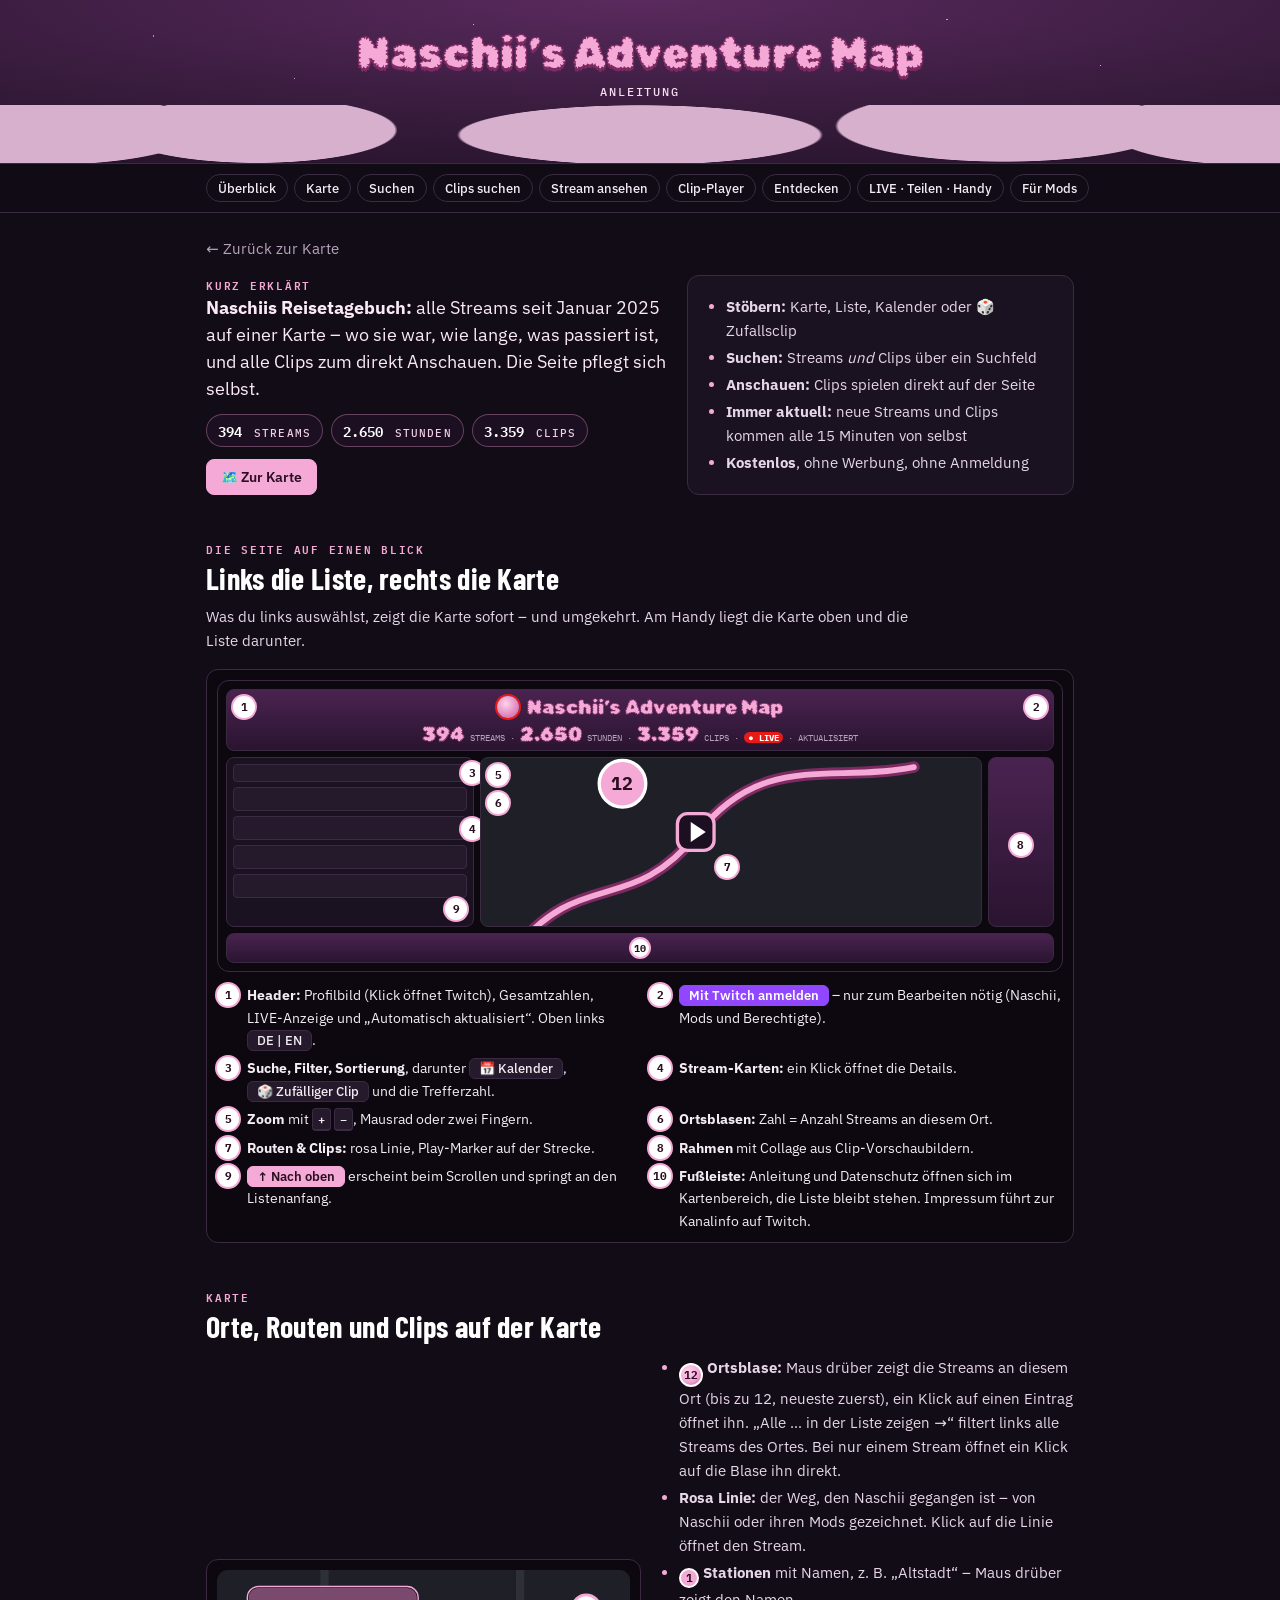
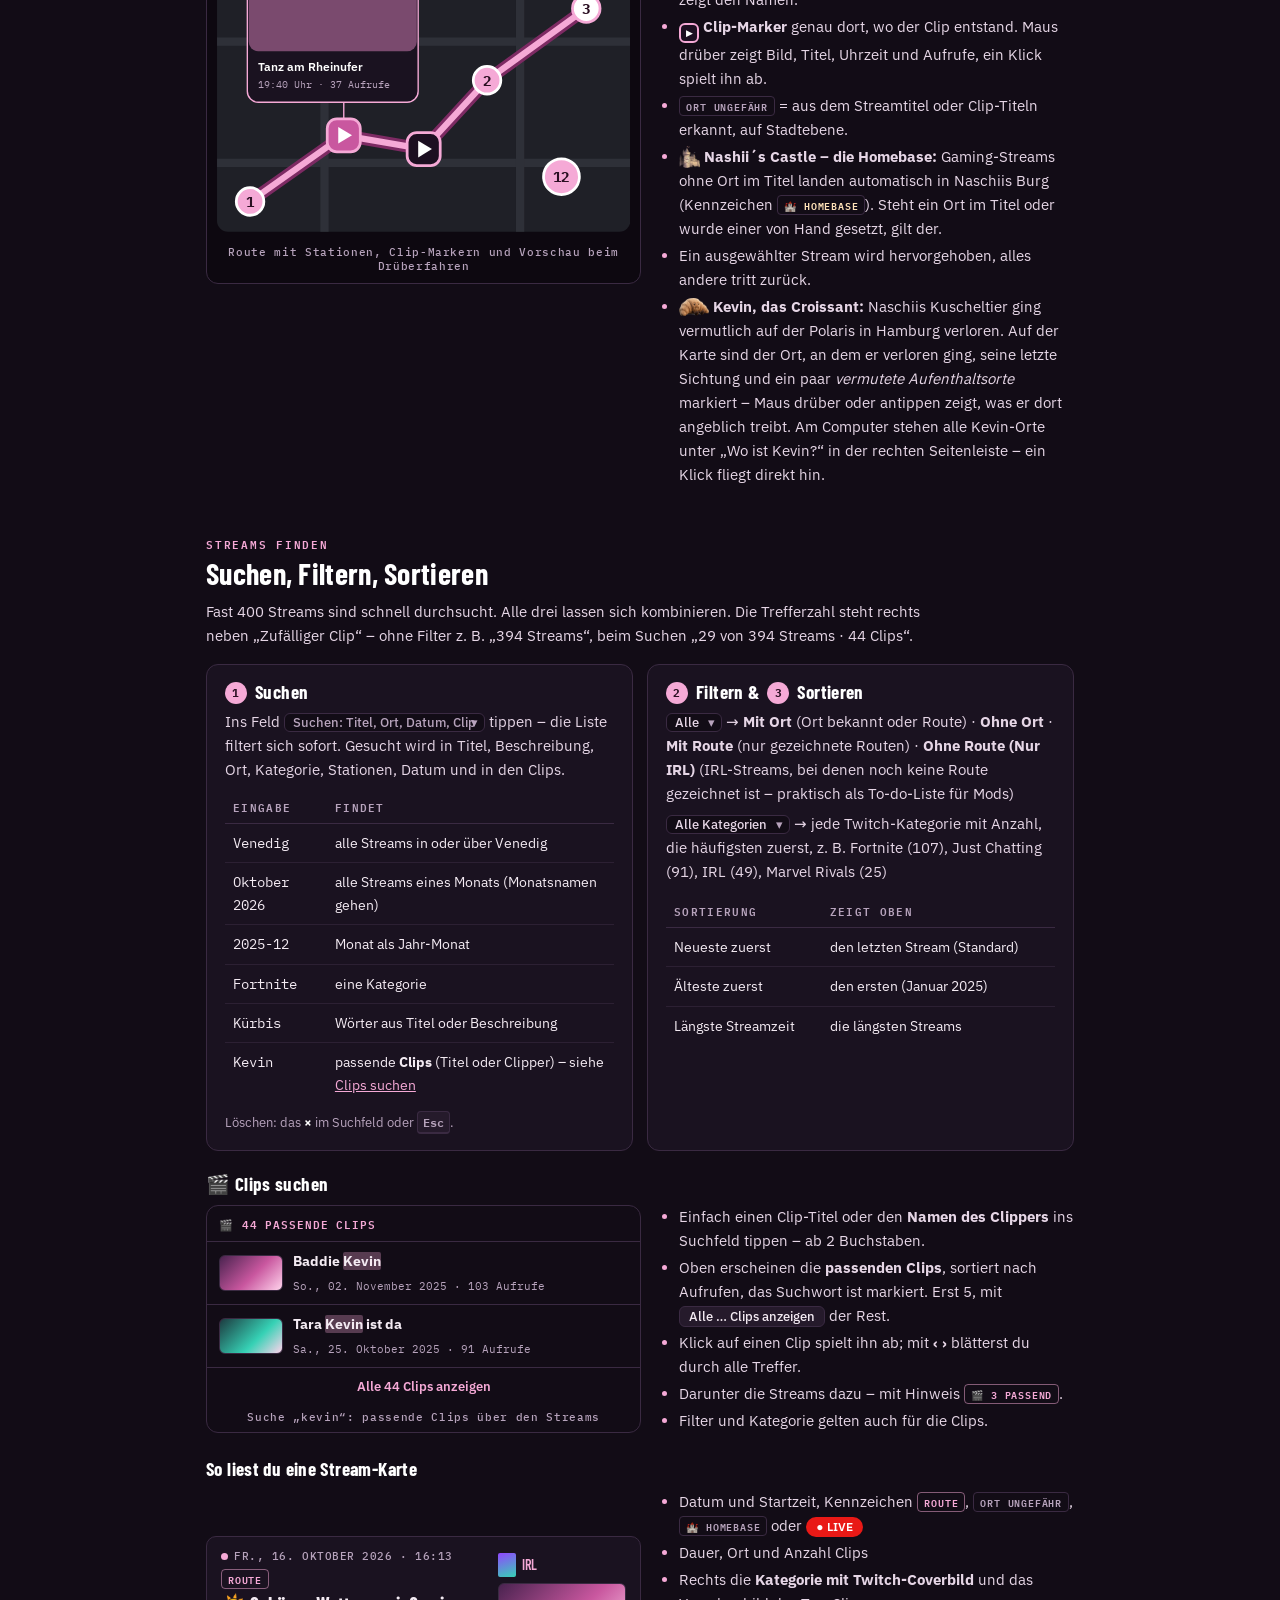
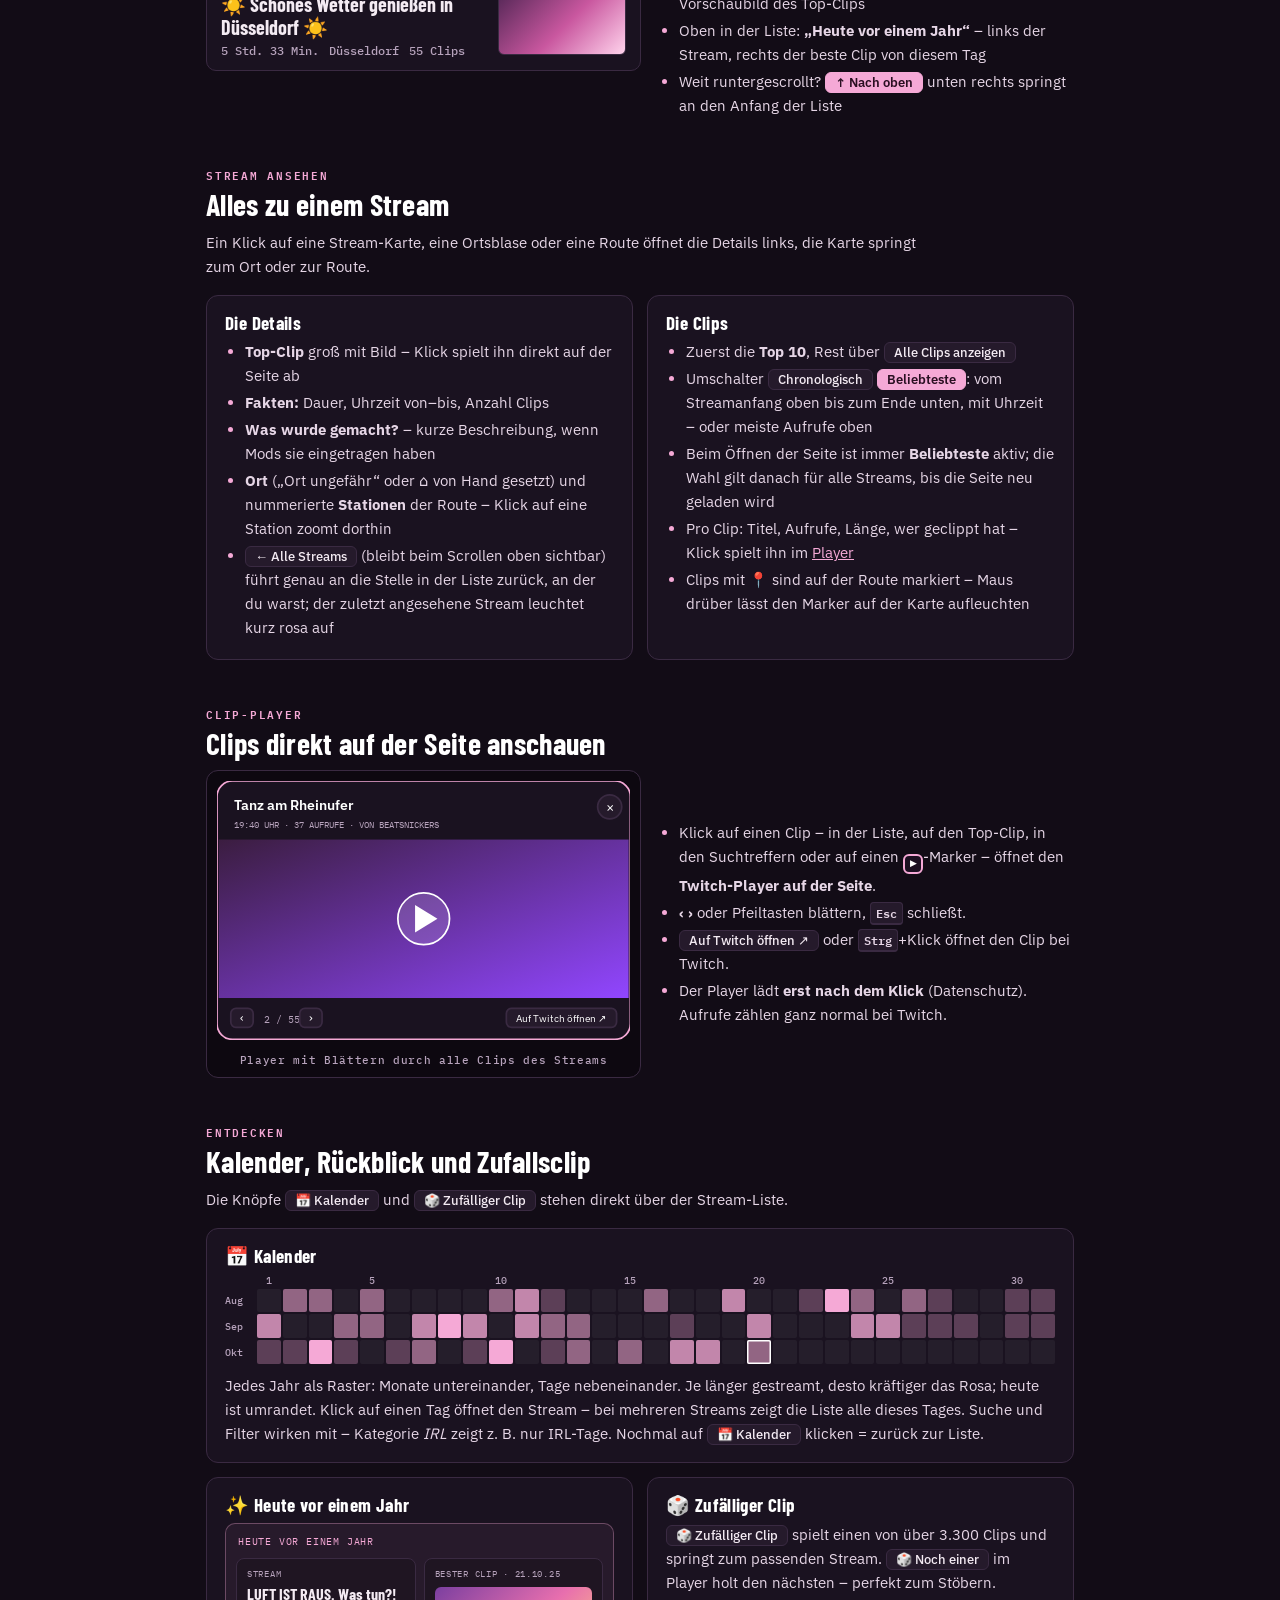
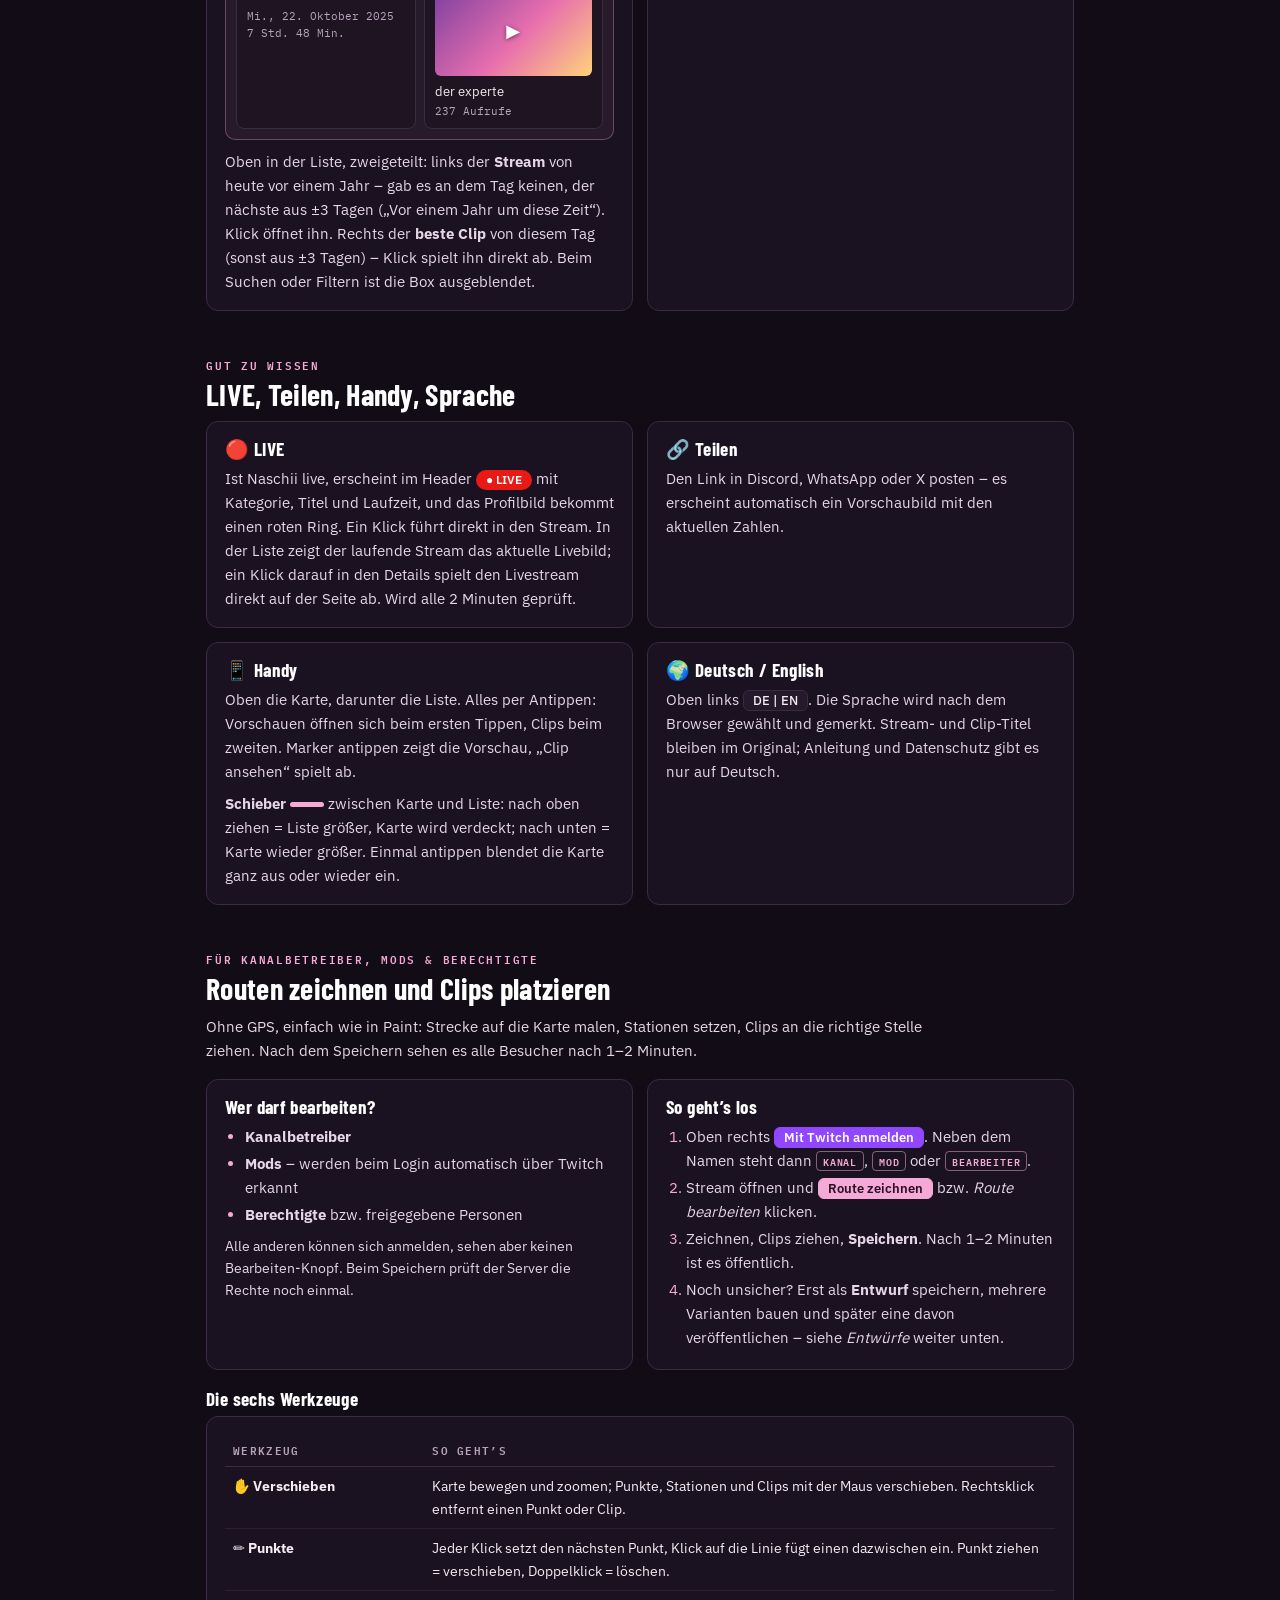
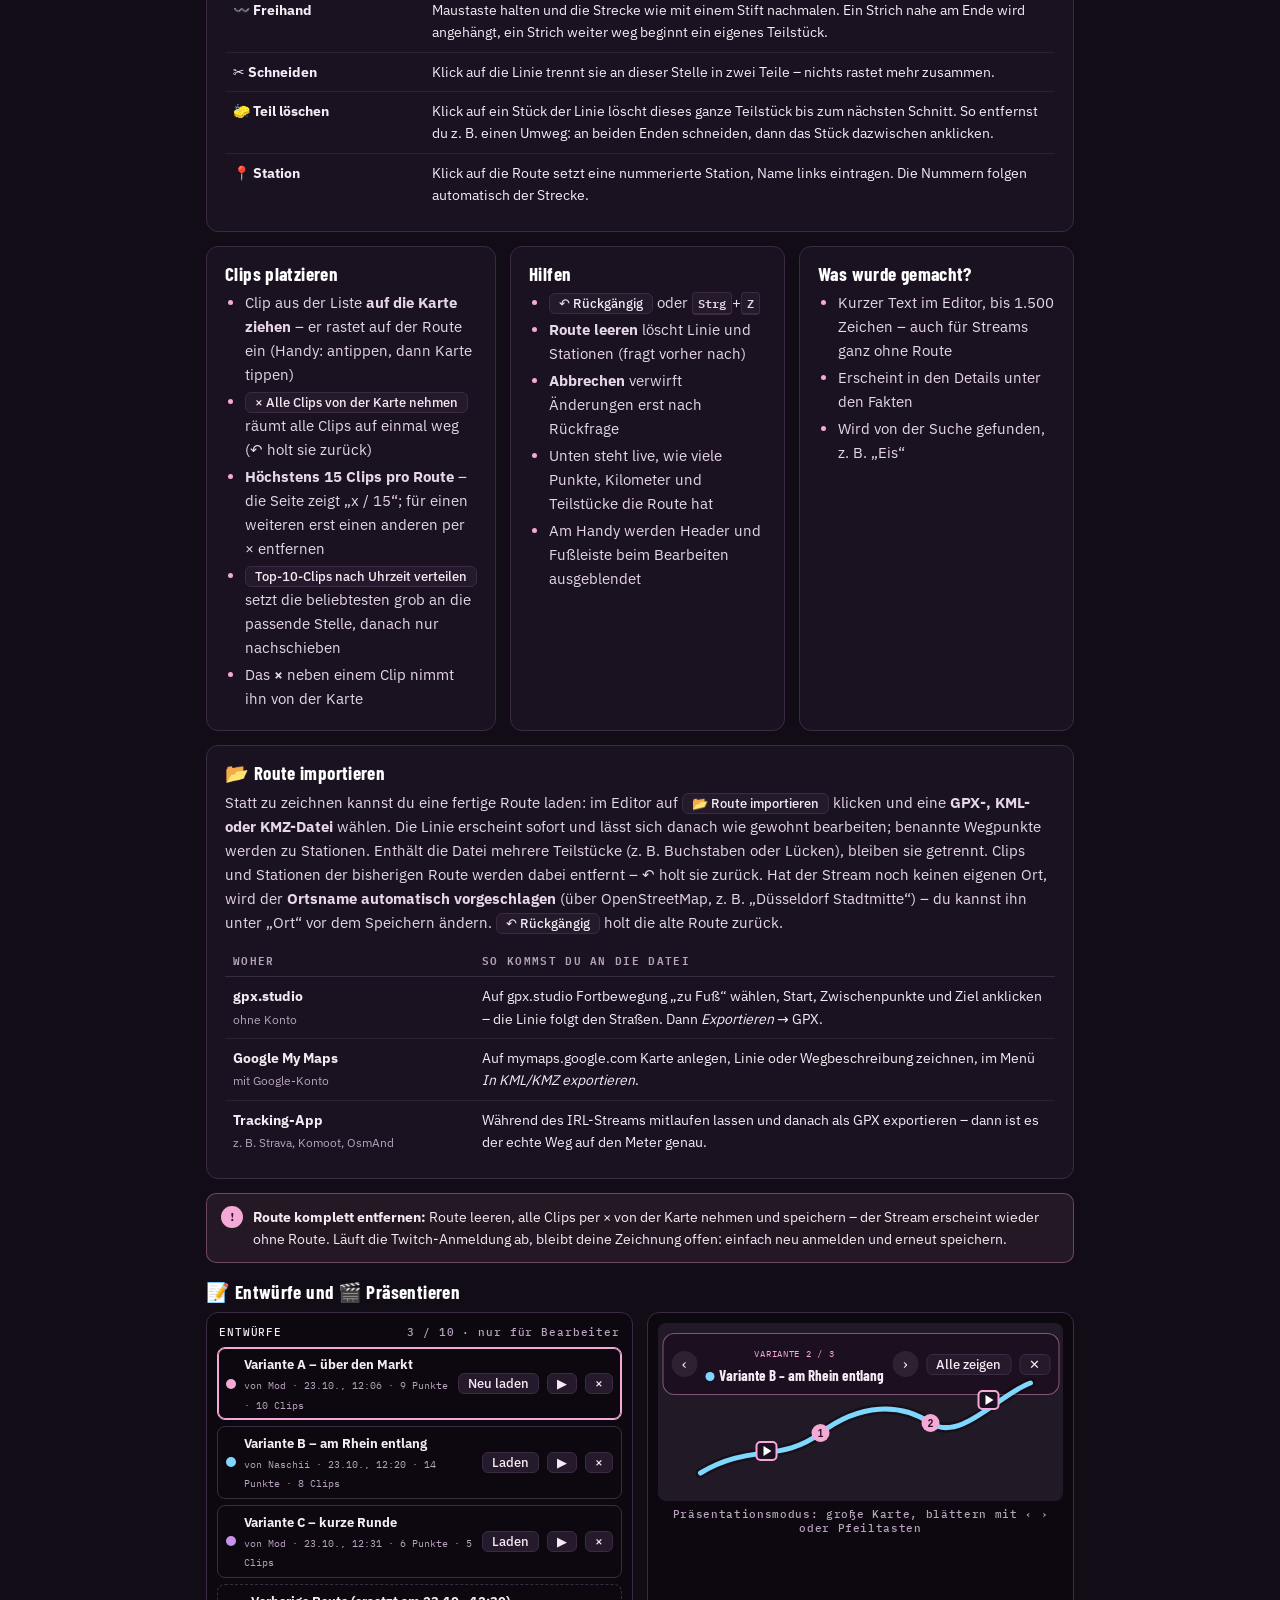
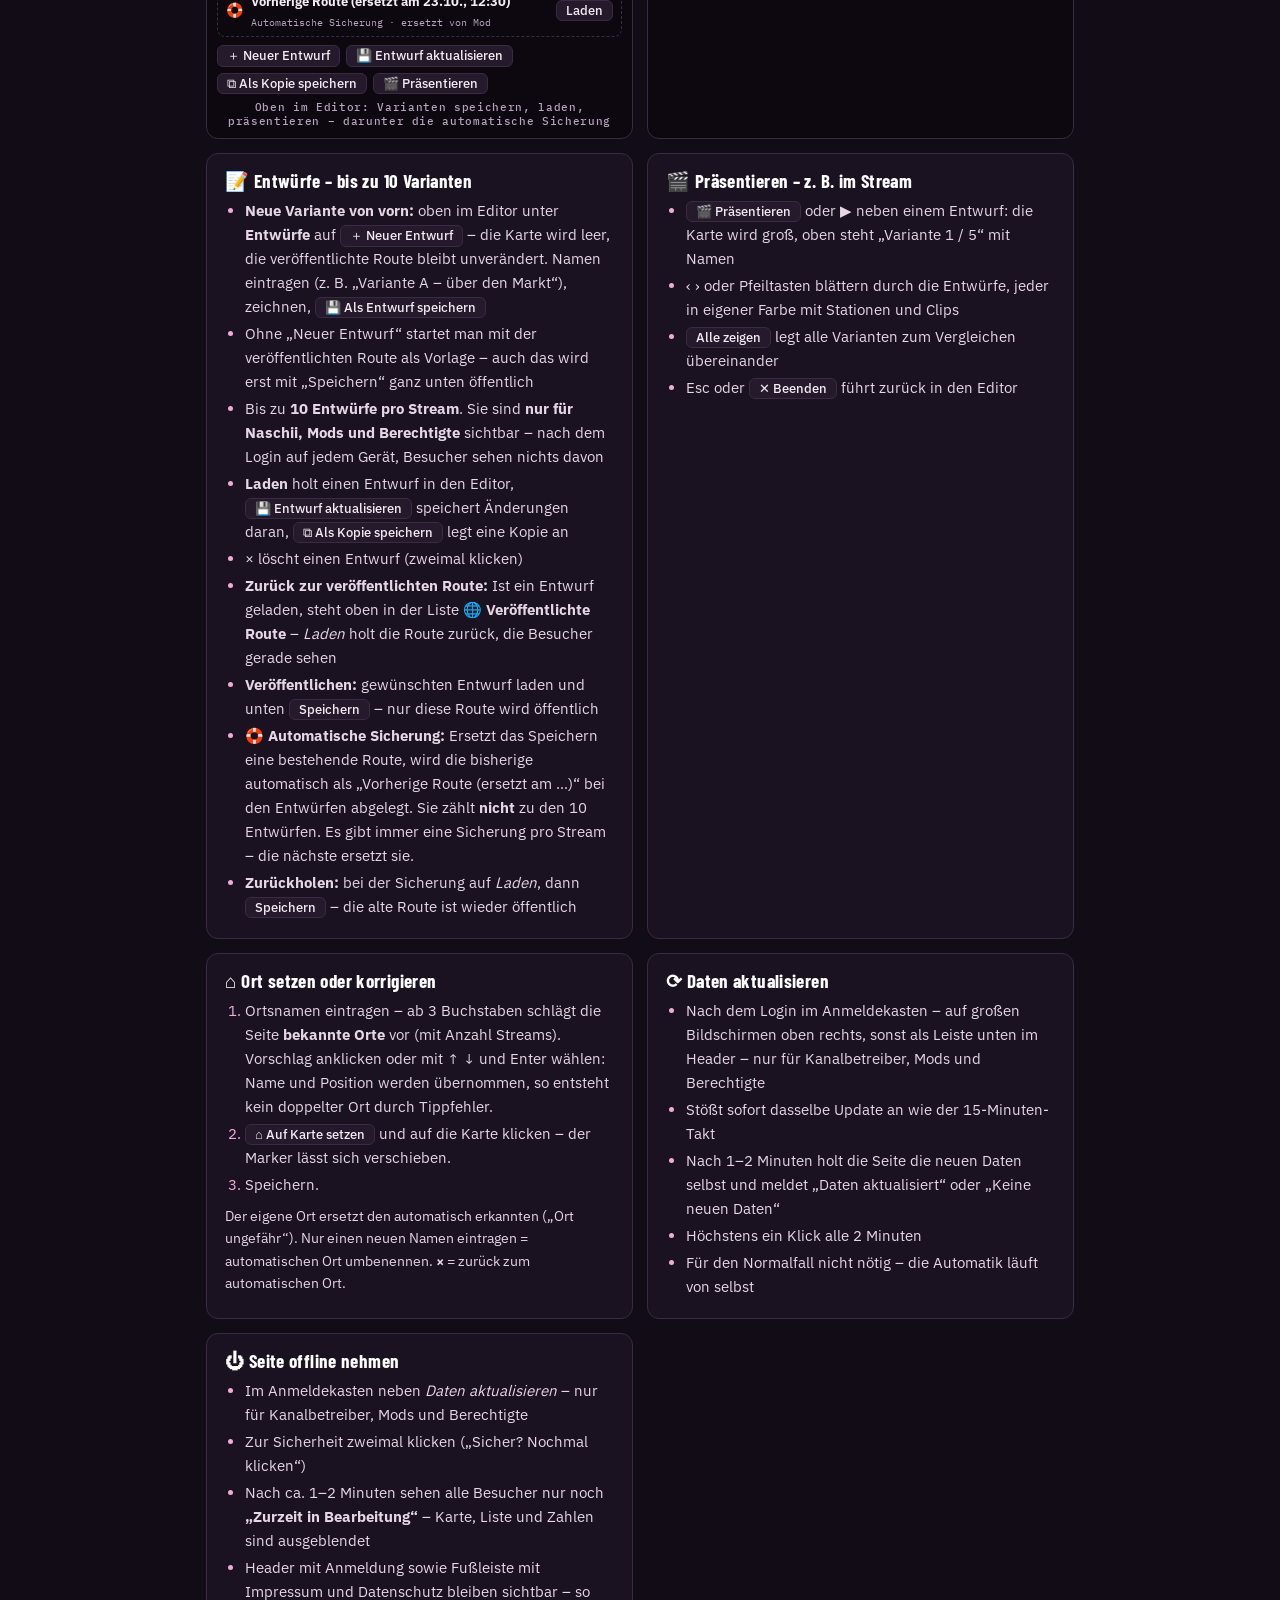
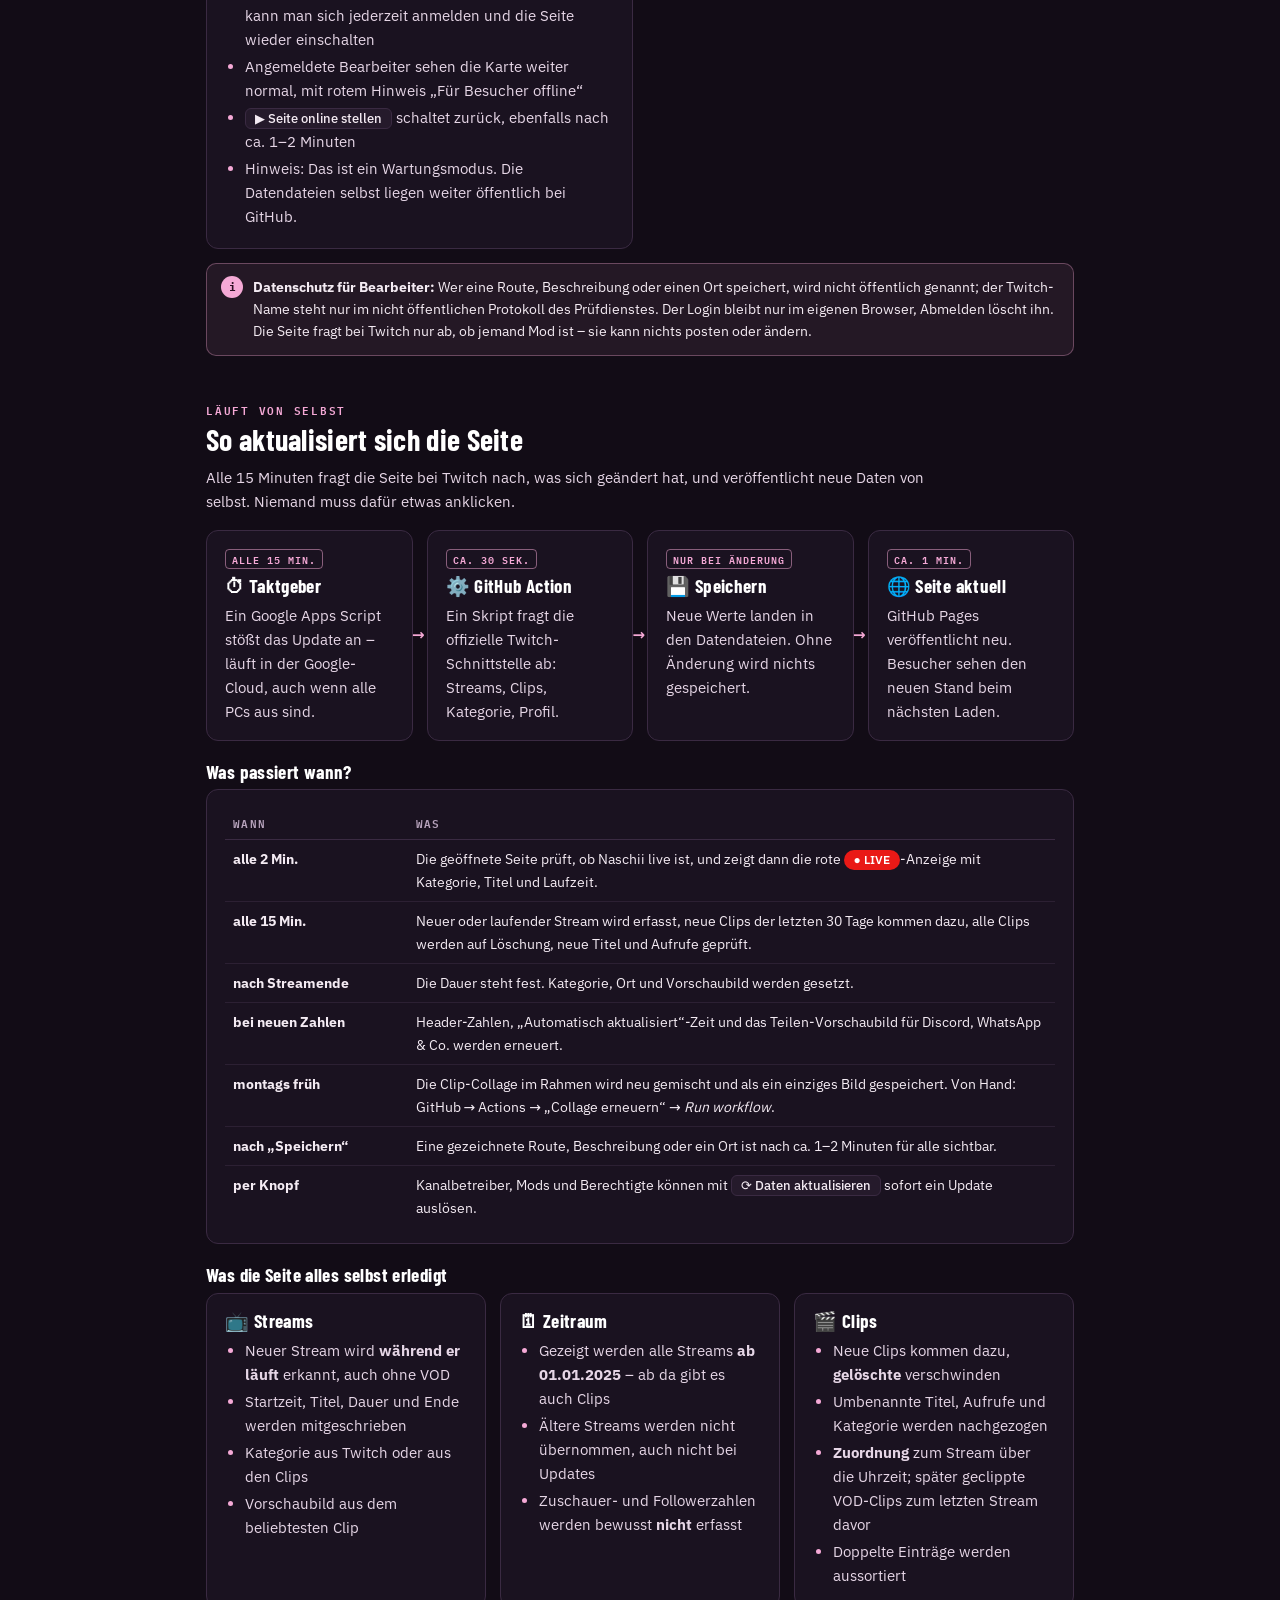
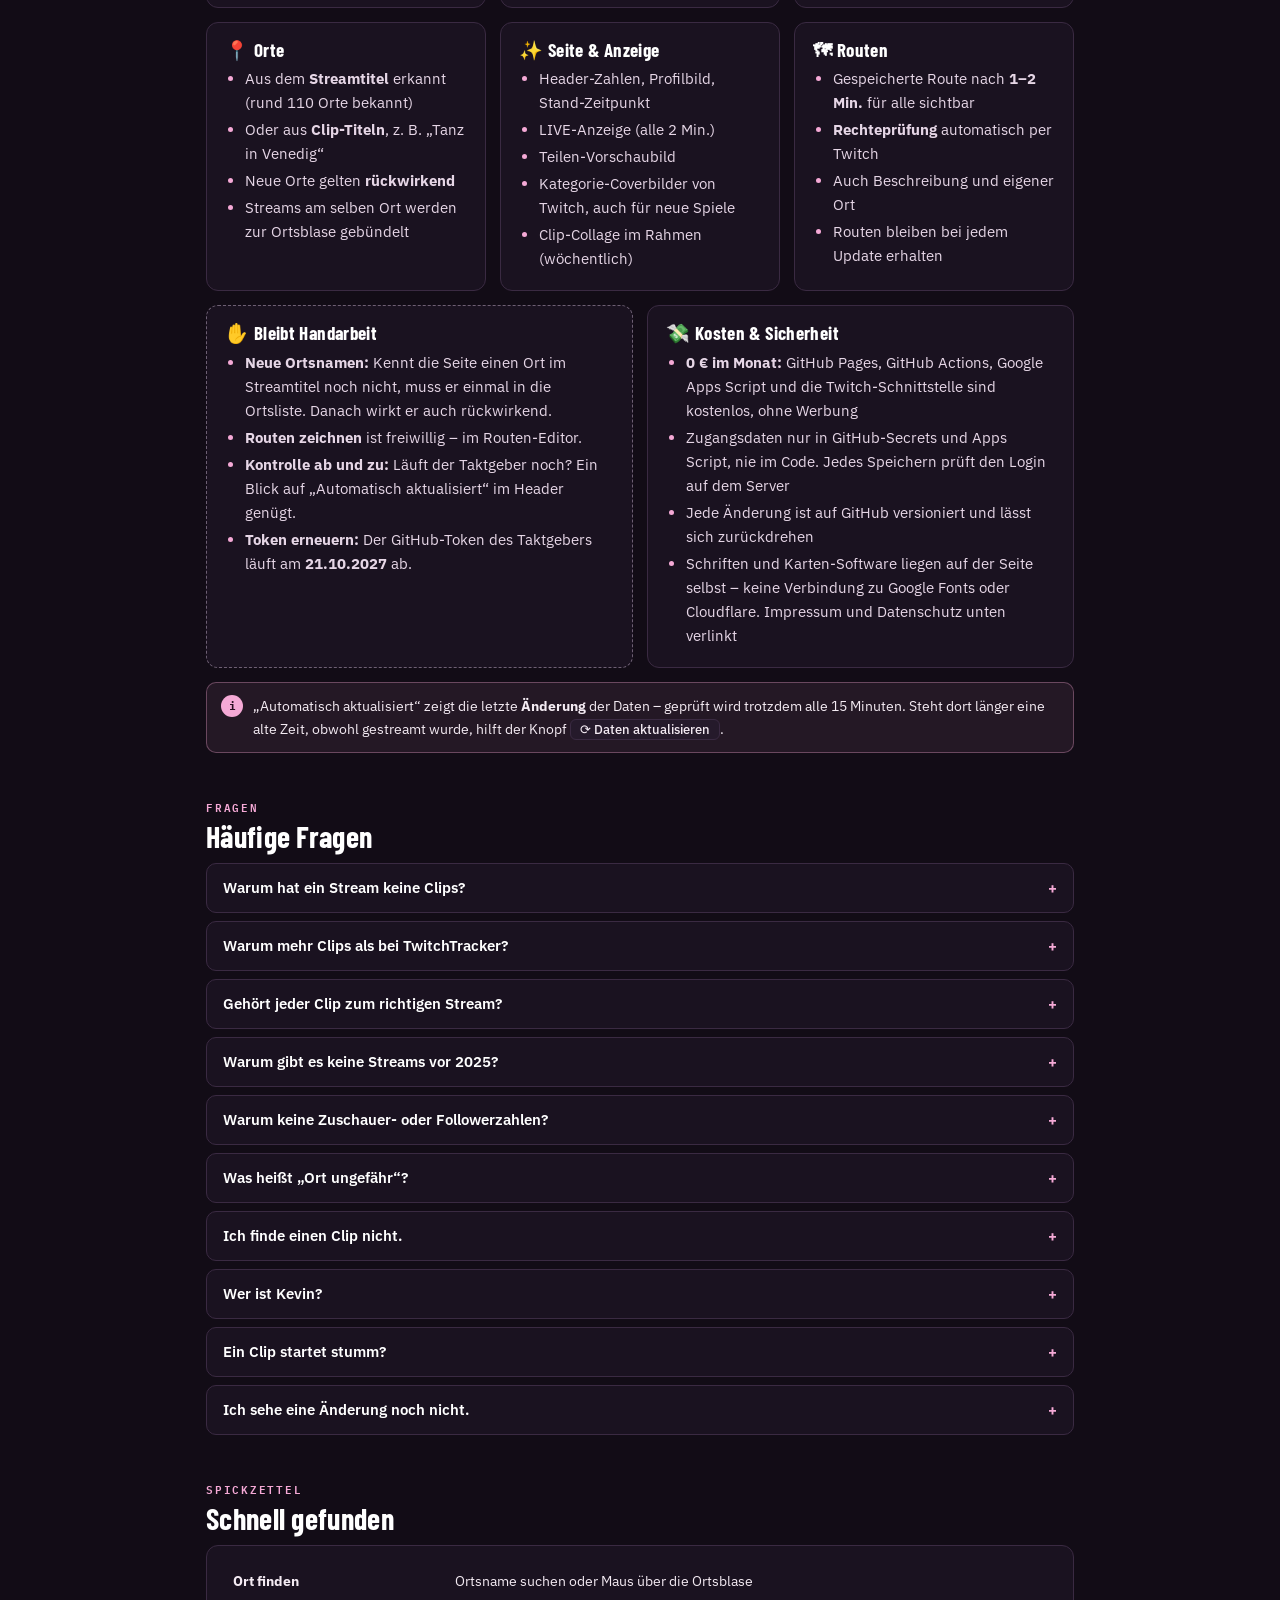
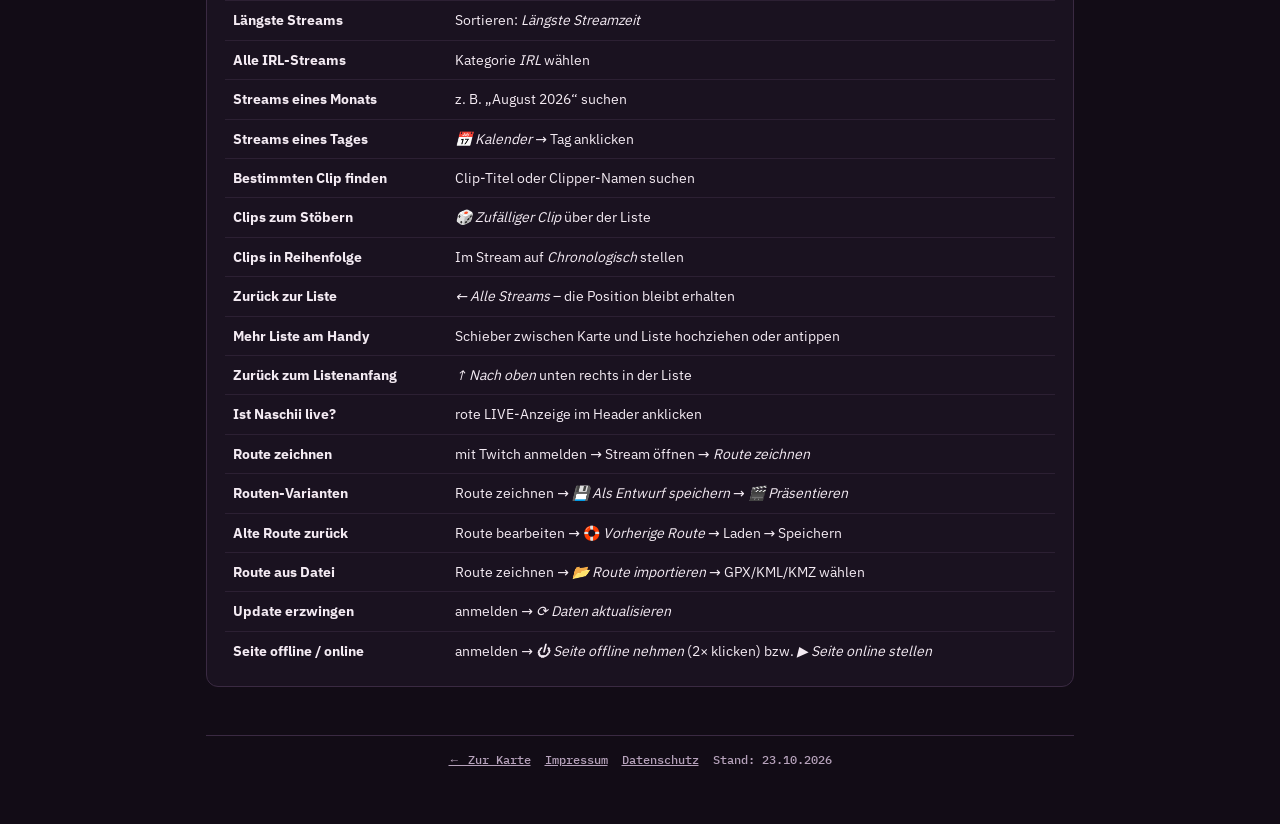
==== anleitung.html @ ddcdc084 "„← Alle Streams“ als deutlicher Knopf, bleibt beim Scrollen sichtbar Co-Authored-By: Claude Opus 5.5" ====
<!doctype html>
<html lang="de">
<head>
<meta charset="utf-8">
<meta name="viewport" content="width=device-width,initial-scale=1">
<link rel="icon" type="image/png" href="favicon.png">
<link rel="apple-touch-icon" href="apple-touch-icon.png">
<title>Anleitung · Naschii’s Adventure Map</title>
<meta name="description" content="So funktioniert Naschii’s Adventure Map: Karte, Suche, Clip-Player, Kalender, Zufallsclip – und der Routen-Editor für Mods.">
<meta name="theme-color" content="#3b1d40">
<link rel="stylesheet" href="fonts/fonts.css">
<style>
:root{--bg:#120c16;--panel:#1a1220;--panel2:#251a2b;--line:#3a2a42;--fg:#f4ebf3;--muted:#b7a3bc;--accent:#f5a9d6;--deep:#c9579f;--plum:#3b1d40;--cloud:#e9c1de;--cloud2:#c98fbd;--ink:#2a0f22;--twitch:#9146ff;--live:#e91916}
*{box-sizing:border-box}
html{scroll-behavior:smooth;scroll-padding-top:64px}
html,body{margin:0;background:var(--bg);color:var(--fg);font:15px/1.6 'IBM Plex Sans',system-ui,sans-serif}
a{color:var(--accent)}
h1,h2,h3,h4,p{margin:0}
.mono{font-family:'IBM Plex Mono',monospace}

/* Kopf mit Wolken wie auf der Map */
header{position:relative;overflow:hidden;background:radial-gradient(120% 140% at 50% 0%,#5a2a5e 0%,var(--plum) 45%,#1c0f21 100%);border-bottom:1px solid var(--line);padding:30px 16px 64px;text-align:center}
header .sky{position:absolute;inset:0;pointer-events:none;background:
 radial-gradient(1.5px 1.5px at 12% 22%,#fff8 50%,transparent 51%),radial-gradient(1px 1px at 23% 48%,#fff9 50%,transparent 51%),
 radial-gradient(1.5px 1.5px at 37% 15%,#fffa 50%,transparent 51%),radial-gradient(1px 1px at 61% 30%,#fff8 50%,transparent 51%),
 radial-gradient(1.5px 1.5px at 74% 12%,#fff9 50%,transparent 51%),radial-gradient(1px 1px at 86% 40%,#fffa 50%,transparent 51%)}
header .sky::before{content:"";position:absolute;left:-5%;right:-5%;bottom:-2px;height:60px;background:
 radial-gradient(closest-side,var(--cloud) 98%,transparent) -4% 100%/22% 120% no-repeat,
 radial-gradient(closest-side,var(--cloud) 98%,transparent) 16% 130%/20% 110% no-repeat,
 radial-gradient(closest-side,var(--cloud) 98%,transparent) 50% 150%/26% 100% no-repeat,
 radial-gradient(closest-side,var(--cloud) 98%,transparent) 84% 125%/24% 120% no-repeat,
 radial-gradient(closest-side,var(--cloud) 98%,transparent) 104% 100%/20% 120% no-repeat;opacity:.9}
header h1{position:relative;font:400 clamp(28px,6vw,44px)/1.05 'Rubik Bubbles',sans-serif;color:var(--accent);-webkit-text-stroke:1.2px #7d2a63;text-shadow:0 3px 0 #7d2a63}
header p{position:relative;margin-top:8px;font:500 12px 'IBM Plex Mono',monospace;letter-spacing:.16em;text-transform:uppercase;color:#f6dcee}

/* Inhaltsverzeichnis als klebende Leiste */
nav.toc{position:sticky;top:0;z-index:10;background:#120c16f0;backdrop-filter:blur(6px);border-bottom:1px solid var(--line)}
nav.toc div{max-width:900px;margin:0 auto;padding:10px 16px;display:flex;gap:6px;overflow-x:auto;scrollbar-width:thin}
nav.toc a{flex:none;padding:5px 11px;border:1px solid var(--line);border-radius:999px;color:var(--fg);text-decoration:none;font:500 12.5px 'IBM Plex Sans';white-space:nowrap}
nav.toc a:hover{border-color:var(--accent);color:var(--accent)}
main{max-width:900px;margin:0 auto;padding:24px 16px 56px}
.back{display:inline-block;margin-bottom:14px;color:var(--muted);text-decoration:none}
.back:hover{color:var(--fg)}
.intro{display:grid;grid-template-columns:1.2fr 1fr;gap:16px;align-items:center;margin-bottom:8px}
.intro p.big{font-size:18px;line-height:1.5;color:#fbeaf5}
.intro .acts{display:flex;flex-wrap:wrap;gap:8px;margin-top:12px}
.btnl{display:inline-flex;align-items:center;gap:6px;padding:8px 14px;border-radius:8px;text-decoration:none;font:600 14px 'IBM Plex Sans';border:1px solid var(--line);color:var(--fg);background:var(--panel2)}
.btnl.p{background:var(--accent);border-color:var(--accent);color:var(--ink)}
section.s{margin-top:44px}
.kicker{font:600 11px 'IBM Plex Mono',monospace;letter-spacing:.16em;text-transform:uppercase;color:var(--accent)}
h2{font:700 30px/1.1 'Barlow Condensed',sans-serif;letter-spacing:.01em;margin:4px 0 10px;color:#fff}
h3{font:700 19px/1.2 'Barlow Condensed',sans-serif;letter-spacing:.02em;margin:0 0 6px;color:#fff;display:flex;align-items:center;gap:8px}
.lead{color:#e6d6e6;max-width:720px;margin-bottom:16px}
p,li{color:#e6d6e6}
ul,ol{margin:0;padding-left:20px}
li{margin:3px 0}
li::marker{color:var(--accent)}
.card{background:var(--panel);border:1px solid var(--line);border-radius:12px;padding:16px 18px}
.grid2{display:grid;grid-template-columns:1fr 1fr;gap:14px}
.grid3{display:grid;grid-template-columns:repeat(3,1fr);gap:14px}
.split{display:grid;grid-template-columns:minmax(0,1.05fr) minmax(0,1fr);gap:18px;align-items:center}
.figure{background:#0d0810;border:1px solid var(--line);border-radius:12px;padding:10px;overflow:hidden}
.figure figcaption{font:500 11px 'IBM Plex Mono';color:var(--muted);letter-spacing:.06em;margin-top:6px;text-align:center}
figure{margin:0}
table{width:100%;border-collapse:collapse;font-size:14px}
th{font:600 11px 'IBM Plex Mono';letter-spacing:.12em;text-transform:uppercase;color:var(--muted);text-align:left;padding:7px 8px;border-bottom:1px solid var(--line)}
td{padding:8px;border-bottom:1px solid #2c2033;vertical-align:top}
tr:last-child td{border-bottom:0}
.tip{display:flex;gap:10px;background:#f5a9d614;border:1px solid #f5a9d655;border-radius:10px;padding:12px 14px;margin-top:14px;font-size:14px}
.tip b.i{flex:none;display:grid;place-items:center;width:22px;height:22px;border-radius:50%;background:var(--accent);color:var(--ink);font:700 11px 'IBM Plex Mono'}
.n{display:inline-grid;place-items:center;width:22px;height:22px;border-radius:50%;background:var(--accent);color:var(--ink);font:700 11px 'IBM Plex Mono'}
details{background:var(--panel);border:1px solid var(--line);border-radius:10px;padding:0 16px;margin:8px 0}
details summary{cursor:pointer;padding:12px 0;font-weight:600;color:#fff;list-style:none;display:flex;justify-content:space-between;gap:10px}
details summary::after{content:"+";color:var(--accent);font-weight:700}
details[open] summary::after{content:"–"}
details p{padding:0 0 12px}
kbd{font:600 12px 'IBM Plex Mono';border:1px solid var(--line);border-bottom-width:2px;border-radius:4px;padding:0 5px;background:var(--panel2)}
/* UI-Nachbauten */
.ui-btn{display:inline-block;padding:1px 9px;border-radius:6px;border:1px solid var(--line);background:var(--panel2);font:500 13px 'IBM Plex Sans';white-space:nowrap;color:var(--fg)}
.ui-btn.p{background:var(--accent);border-color:var(--accent);color:var(--ink);font-weight:600}
.ui-btn.t{background:var(--twitch);border-color:var(--twitch);color:#fff;font-weight:600}
.ui-tag{display:inline-block;font:600 10px 'IBM Plex Mono';letter-spacing:.08em;border:1px solid var(--line);border-radius:4px;padding:0 6px;color:var(--muted);white-space:nowrap}
.ui-tag.r{color:var(--accent);border-color:#f5a9d680}
.ui-live{display:inline-flex;align-items:center;gap:6px;padding:2px 10px;border-radius:999px;background:var(--live);color:#fff;font:600 12px 'IBM Plex Sans'}
.ui-sel{display:inline-block;padding:0 22px 0 8px;border:1px solid var(--line);border-radius:6px;background:var(--bg);font:500 13px 'IBM Plex Sans';position:relative;white-space:nowrap}
.ui-sel::after{content:"▾";position:absolute;right:6px;color:var(--muted)}
.ui-num{display:inline-grid;place-items:center;width:20px;height:20px;border-radius:50%;background:var(--accent);color:var(--ink);font:700 11px 'IBM Plex Mono';border:2px solid #fff;vertical-align:-4px}
.ui-play{display:inline-grid;place-items:center;width:20px;height:20px;border-radius:6px;background:#1c0f21;border:2px solid var(--accent);color:#fff;font-size:9px;vertical-align:-4px}
.ui-grp{display:inline-grid;place-items:center;width:24px;height:24px;border-radius:50%;background:radial-gradient(circle at 35% 30%,#ffd3ec,var(--accent) 55%,var(--deep));color:var(--ink);font:700 11px 'IBM Plex Mono';border:2px solid #fff;vertical-align:-6px}
/* Stream-Karte */
.mcard{display:grid;grid-template-columns:minmax(0,1fr) 128px;gap:12px;align-items:center;background:var(--panel);border:1px solid var(--line);border-radius:10px;padding:12px 14px}
.mcard .d{font:500 11px 'IBM Plex Mono';color:var(--muted);letter-spacing:.05em;text-transform:uppercase;display:flex;gap:6px;align-items:center;flex-wrap:wrap}
.mcard .d i{width:7px;height:7px;border-radius:50%;background:var(--accent)}
.mcard h4{font:700 20px/1.15 'Barlow Condensed';margin:4px 0}
.mcard .m{font:500 11.5px 'IBM Plex Mono';color:var(--muted);display:flex;gap:10px;flex-wrap:wrap}
.mcard .side{display:flex;flex-direction:column;gap:6px}
.mcard .cb{display:flex;align-items:center;gap:6px;font:600 14px 'Barlow Condensed';color:var(--accent)}
.mcard .cb b{width:18px;height:24px;border-radius:2px;background:linear-gradient(160deg,#9146ff,#36d1b5)}
.thumbm{aspect-ratio:16/9;border-radius:6px;border:1px solid var(--line);background:linear-gradient(135deg,#4a2350,#c9579f 55%,#ffd3ec)}
/* Kalender-Nachbau */
.calm{display:grid;grid-template-columns:30px repeat(31,minmax(0,1fr));gap:2px;font:500 9.5px 'IBM Plex Mono';color:var(--muted);align-items:center}
.calm i{display:block;aspect-ratio:1;border-radius:2px;background:#ffffff0d}
.calm i.l1{background:#f5a9d64d}.calm i.l2{background:#f5a9d68c}.calm i.l3{background:#f5a9d6c4}.calm i.l4{background:var(--accent)}
.calm i.t{box-shadow:inset 0 0 0 1.5px #fff}
.schema{display:grid;grid-template-columns:30% 1fr 8%;grid-template-rows:62px 170px 30px;gap:6px;padding:8px;background:#0d0810;border:1px solid var(--line);border-radius:12px;font-size:12px}
.schema>div{position:relative;border-radius:8px;border:1px solid var(--line);padding:6px;background:var(--panel)}
.schema .s-h{grid-column:1/4;background:linear-gradient(#4a2350,#2a1430);display:flex;flex-direction:column;align-items:center;justify-content:center}
.schema .s-h span{font:400 clamp(13px,2.6vw,20px) 'Rubik Bubbles';color:var(--accent);-webkit-text-stroke:.6px #7d2a63}
.schema .s-l{display:flex;flex-direction:column;gap:5px}
.schema .s-l i{display:block;height:24px;border-radius:4px;background:var(--panel2);border:1px solid var(--line)}
.schema .s-m{background:#1f2027;overflow:hidden;padding:0}
.schema .s-r,.schema .s-f{background:linear-gradient(#4a2350,#2a1430)}
.schema .s-f{grid-column:1/4}
.co{position:absolute;display:grid;place-items:center;width:22px;height:22px;border-radius:50%;background:#fff;color:var(--ink);font:700 11px 'IBM Plex Mono';box-shadow:0 0 0 2px var(--accent)}
.legend{display:grid;grid-template-columns:1fr 1fr;gap:6px 18px;margin-top:12px;font-size:14px}
.legend div{display:flex;gap:8px;align-items:flex-start}
.legend .co{position:static;flex:none}
.foot{margin-top:48px;padding-top:16px;border-top:1px solid var(--line);font:500 12px 'IBM Plex Mono';color:var(--muted);display:flex;gap:14px;flex-wrap:wrap;justify-content:center}
.foot a{color:var(--muted)}
.nums{display:flex;flex-wrap:wrap;gap:8px;margin-top:12px;font:500 11px 'IBM Plex Mono',monospace;letter-spacing:.1em;text-transform:uppercase;color:#f1cfe6}
.nums span{padding:4px 11px;border-radius:999px;background:#1c0f21;border:1px solid #f5a9d655}
.nums b{font:600 14px 'IBM Plex Mono',monospace;color:#fff;letter-spacing:0;margin-right:4px}
.flow{display:grid;grid-template-columns:repeat(4,1fr);gap:14px;position:relative}
.flow .card{position:relative}
.flow .card:not(:last-child)::after{content:"→";position:absolute;right:-13px;top:50%;transform:translateY(-50%);color:var(--accent);font-weight:700;z-index:1}
.fl-t{display:inline-block;margin-bottom:6px;font:600 10px 'IBM Plex Mono',monospace;letter-spacing:.1em;text-transform:uppercase;color:var(--accent);border:1px solid #f5a9d680;border-radius:4px;padding:0 6px}
.card.manual{border-style:dashed;border-color:#b7a3bc88}
.card ol{padding-left:20px}
.schema .s-ht{display:flex;align-items:center;gap:8px}
.schema .s-av{display:block;width:22px;height:22px;border-radius:50%;background:radial-gradient(circle at 40% 35%,#ffd3ec,#c9579f);box-shadow:0 0 0 2px #e91916}
@media (max-width:720px){.flow{grid-template-columns:1fr 1fr}.flow .card::after{display:none}}
@media (max-width:720px){
  .intro,.split,.grid2,.grid3,.legend{grid-template-columns:1fr}
  h2{font-size:26px}
  .schema{grid-template-rows:54px 130px 24px}
}
</style>
<script>
// Eingebettet in der Karte: eigenen Kopf ausblenden, Links an die Karte weitergeben
(function(){var emb=false;try{emb=window.parent!==window&&!!window.parent.closeDoc}catch(e){}
if(!emb)return;document.documentElement.classList.add('embed');document.documentElement.dataset.title='Anleitung';
document.addEventListener('DOMContentLoaded',function(){
  var en=false;try{en=window.parent.LANG==='en'}catch(e){}
  var back='<a href="./" class="eb-back">← '+(en?'Back to map':'Zur Karte')+'</a><b class="eb-title">'+document.documentElement.dataset.title+'</b>';
  var toc=document.querySelector('nav.toc div');
  if(toc){var ch=document.createElement('span');ch.className='eb-chips';while(toc.firstChild)ch.appendChild(toc.firstChild);toc.innerHTML='<span class="eb-left">'+back+'<span class="eb-sep"></span></span>';toc.appendChild(ch);toc.insertAdjacentHTML('beforeend','<span class="eb-right"></span>')}
  else{document.body.insertAdjacentHTML('afterbegin','<nav class="ebar"><div>'+back+'</div></nav>')}
});
document.addEventListener('click',function(e){var a=e.target.closest&&e.target.closest('a[href]');if(!a||e.ctrlKey||e.metaKey||e.shiftKey)return;
var h=a.getAttribute('href');
if(h==='./'||h==='index.html'){e.preventDefault();window.parent.closeDoc()}
else if(h==='anleitung.html'||h==='datenschutz.html'){e.preventDefault();window.parent.openDoc(h.replace('.html',''))}});})();
</script>
<style>.embed body>header,.embed .back,.embed .foot a[href="./"]{display:none!important}.embed main{padding-top:16px}
.embed nav.toc div{max-width:none;align-items:center;padding:0 12px;height:52px}
.eb-left,.eb-right{flex:1 1 0;display:flex;align-items:center;gap:6px}.eb-chips{flex:none;display:flex;gap:6px}
.ebar{position:sticky;top:0;z-index:10;background:#120c16f0;border-bottom:1px solid #3a2a42}
.ebar div{display:flex;align-items:center;gap:6px;padding:0 12px;height:52px}
.eb-back{flex:none;padding:5px 12px!important;border:1px solid #3a2a42!important;border-radius:6px!important;background:#251a2b;color:#f4ebf3!important;text-decoration:none;font:500 13px 'IBM Plex Sans',sans-serif!important;white-space:nowrap}
.eb-back:hover{border-color:#f5a9d6!important}
.eb-title{flex:none;margin-left:4px;font:700 17px 'Barlow Condensed',sans-serif;letter-spacing:.02em;color:#fff;white-space:nowrap;margin-right:4px}
.eb-sep{flex:none;width:1px;height:22px;background:#3a2a42;margin:0 2px}
/* Gut greifbarer Schieberegler (Chrome, Edge, Safari) */
::-webkit-scrollbar{width:14px;height:12px}
::-webkit-scrollbar-track{background:transparent}
::-webkit-scrollbar-thumb{min-height:90px;border-radius:999px;background:#f5a9d688;border:3px solid transparent;background-clip:padding-box}
::-webkit-scrollbar-thumb:hover{background:#f5a9d6cc;background-clip:padding-box}
::-webkit-scrollbar-thumb:active{background:#f5a9d6;background-clip:padding-box}
::-webkit-scrollbar-corner{background:transparent}
@supports not selector(::-webkit-scrollbar){*{scrollbar-color:#f5a9d688 transparent}}
</style>
</head>
<body>
<header><div class="sky"></div><h1>Naschii’s Adventure Map</h1><p>Anleitung</p></header>
<nav class="toc" aria-label="Inhalt"><div>
  <a href="#ueberblick">Überblick</a><a href="#karte">Karte</a><a href="#finden">Suchen</a><a href="#clipsuche">Clips suchen</a><a href="#stream">Stream ansehen</a><a href="#player">Clip-Player</a><a href="#entdecken">Entdecken</a><a href="#mehr">LIVE · Teilen · Handy</a><a href="#mods">Für Mods</a><a href="#automatik">Automatik</a><a href="#faq">Fragen</a><a href="#spick">Spickzettel</a>
</div></nav>
<main>
<a class="back" href="./">← Zurück zur Karte</a>

<div class="intro">
  <div>
    <p class="kicker">Kurz erklärt</p>
    <p class="big"><b>Naschiis Reisetagebuch:</b> alle Streams seit Januar 2025 auf einer Karte – wo sie war, wie lange, was passiert ist, und alle Clips zum direkt Anschauen. Die Seite pflegt sich selbst.</p>
    <div class="nums"><span><b id="n-streams">394</b> Streams</span><span><b id="n-hours">2.650</b> Stunden</span><span><b id="n-clips">3.362</b> Clips</span></div>
    <div class="acts"><a class="btnl p" href="./">🗺️ Zur Karte</a></div>
  </div>
  <div class="card">
    <ul>
      <li><b>Stöbern:</b> Karte, Liste, Kalender oder 🎲 Zufallsclip</li>
      <li><b>Suchen:</b> Streams <i>und</i> Clips über ein Suchfeld</li>
      <li><b>Anschauen:</b> Clips spielen direkt auf der Seite</li>
      <li><b>Immer aktuell:</b> neue Streams und Clips kommen alle 15 Minuten von selbst</li>
      <li><b>Kostenlos</b>, ohne Werbung, ohne Anmeldung</li>
    </ul>
  </div>
</div>

<!-- Überblick -->
<section class="s" id="ueberblick">
  <p class="kicker">Die Seite auf einen Blick</p>
  <h2>Links die Liste, rechts die Karte</h2>
  <p class="lead">Was du links auswählst, zeigt die Karte sofort – und umgekehrt. Am Handy liegt die Karte oben und die Liste darunter.</p>
  <figure class="figure">
    <div class="schema">
      <div class="s-h"><div class="s-ht"><i class="s-av"></i><span>Naschii’s Adventure Map</span></div><small class="mono" style="color:var(--muted);font-size:9px;margin-top:3px"><span data-n="streams">394</span> STREAMS · <span data-n="hours">2.650</span> STUNDEN · <span data-n="clips">3.362</span> CLIPS · <b style="color:#fff;background:#e91916;border-radius:6px;padding:0 4px">● LIVE</b> · AKTUALISIERT</small><b class="co" style="left:6px;top:6px">1</b><b class="co" style="right:6px;top:6px">2</b></div>
      <div class="s-l"><i style="height:18px"></i><i></i><i></i><i></i><i></i><b class="co" style="right:-10px;top:4px">3</b><b class="co" style="right:-10px;top:60px">4</b><b class="co" style="right:6px;bottom:6px">9</b></div>
      <div class="s-m"><svg viewBox="0 0 300 170" width="100%" height="100%" preserveAspectRatio="xMidYMid slice"><path d="M20 150 C60 100 90 130 130 80 S210 50 260 40" fill="none" stroke="#7d2a63" stroke-width="7" stroke-linecap="round"/><path d="M20 150 C60 100 90 130 130 80 S210 50 260 40" fill="none" stroke="#f5a9d6" stroke-width="3.5" stroke-linecap="round"/><circle cx="85" cy="50" r="14" fill="#f5a9d6" stroke="#fff" stroke-width="2"/><text x="85" y="54" text-anchor="middle" font-size="11" font-weight="700" fill="#2a0f22" font-family="IBM Plex Mono">12</text><rect x="118" y="68" width="22" height="22" rx="6" fill="#1c0f21" stroke="#f5a9d6" stroke-width="2"/><path d="M126 73 l9 6 l-9 6z" fill="#fff"/></svg><b class="co" style="left:6px;top:6px">5</b><b class="co" style="left:6px;top:34px">6</b><b class="co" style="left:47%;top:58%">7</b></div>
      <div class="s-r"><b class="co" style="left:50%;top:45%;transform:translateX(-50%)">8</b></div>
      <div class="s-f"><b class="co" style="left:50%;top:50%;transform:translate(-50%,-50%);width:18px;height:18px;font-size:10px">10</b></div>
    </div>
    <div class="legend">
      <div><b class="co">1</b><span><b>Header:</b> Profilbild (Klick öffnet Twitch), Gesamtzahlen, LIVE-Anzeige und „Automatisch aktualisiert“. Oben links <span class="ui-btn">DE | EN</span>.</span></div>
      <div><b class="co">2</b><span><span class="ui-btn t">Mit Twitch anmelden</span> – nur zum Bearbeiten nötig (Naschii, Mods und Berechtigte).</span></div>
      <div><b class="co">3</b><span><b>Suche, Filter, Sortierung</b>, darunter <span class="ui-btn">📅 Kalender</span>, <span class="ui-btn">🎲 Zufälliger Clip</span> und die Trefferzahl.</span></div>
      <div><b class="co">4</b><span><b>Stream-Karten:</b> ein Klick öffnet die Details.</span></div>
      <div><b class="co">5</b><span><b>Zoom</b> mit <kbd>+</kbd> <kbd>−</kbd>, Mausrad oder zwei Fingern.</span></div>
      <div><b class="co">6</b><span><b>Ortsblasen:</b> Zahl = Anzahl Streams an diesem Ort.</span></div>
      <div><b class="co">7</b><span><b>Routen &amp; Clips:</b> rosa Linie, Play-Marker auf der Strecke.</span></div>
      <div><b class="co">8</b><span><b>Rahmen</b> mit Collage aus Clip-Vorschaubildern.</span></div>
      <div><b class="co">9</b><span><span class="ui-btn p">↑ Nach oben</span> erscheint beim Scrollen und springt an den Listenanfang.</span></div>
      <div><b class="co">10</b><span><b>Fußleiste:</b> Anleitung und Datenschutz öffnen sich im Kartenbereich, die Liste bleibt stehen. Impressum führt zur Kanalinfo auf Twitch.</span></div>
    </div>
  </figure>
</section>

<!-- Karte -->
<section class="s" id="karte">
  <p class="kicker">Karte</p>
  <h2>Orte, Routen und Clips auf der Karte</h2>
  <div class="split">
    <figure class="figure">
      <svg viewBox="0 0 300 190" width="100%"><rect width="300" height="190" rx="8" fill="#1f2027"/><g stroke="#2e3038" stroke-width="6" fill="none"><path d="M0 52 H300"/><path d="M0 140 H300"/><path d="M78 0 V190"/><path d="M220 0 V190"/></g><path d="M24 168 L92 120 L150 130 L196 80 L268 28" fill="none" stroke="#7d2a63" stroke-width="9" stroke-linecap="round" stroke-linejoin="round"/><path d="M24 168 L92 120 L150 130 L196 80 L268 28" fill="none" stroke="#f5a9d6" stroke-width="4.5" stroke-linecap="round" stroke-linejoin="round"/><circle cx="24" cy="168" r="10" fill="#f5a9d6" stroke="#fff" stroke-width="2"/><text x="24" y="172" text-anchor="middle" font-size="10" font-weight="700" fill="#2a0f22" font-family="IBM Plex Mono">1</text><circle cx="196" cy="80" r="10" fill="#f5a9d6" stroke="#fff" stroke-width="2"/><text x="196" y="84" text-anchor="middle" font-size="10" font-weight="700" fill="#2a0f22" font-family="IBM Plex Mono">2</text><circle cx="268" cy="28" r="10" fill="#fff" stroke="#f5a9d6" stroke-width="2"/><text x="268" y="32" text-anchor="middle" font-size="10" font-weight="700" fill="#2a0f22" font-family="IBM Plex Mono">3</text><rect x="80" y="108" width="24" height="24" rx="7" fill="#c9579f" stroke="#f5a9d6" stroke-width="2"/><path d="M88 114 l10 6 l-10 6z" fill="#fff"/><rect x="138" y="118" width="24" height="24" rx="7" fill="#1c0f21" stroke="#f5a9d6" stroke-width="2"/><path d="M146 124 l10 6 l-10 6z" fill="#fff"/><g><rect x="22" y="12" width="124" height="84" rx="8" fill="#1a1220" stroke="#f5a9d6"/><rect x="23" y="13" width="122" height="46" rx="7" fill="#7a4a6e"/><text x="30" y="73" font-size="9" font-weight="600" fill="#fff" font-family="IBM Plex Sans">Tanz am Rheinufer</text><text x="30" y="86" font-size="7" fill="#b7a3bc" font-family="IBM Plex Mono">19:40 Uhr · 37 Aufrufe</text></g><path d="M92 96 L92 108" stroke="#f5a9d6"/><circle cx="250" cy="150" r="13" fill="#f5a9d6" stroke="#fff" stroke-width="2"/><text x="250" y="154" text-anchor="middle" font-size="10" font-weight="700" fill="#2a0f22" font-family="IBM Plex Mono">12</text></svg>
      <figcaption>Route mit Stationen, Clip-Markern und Vorschau beim Drüberfahren</figcaption>
    </figure>
    <ul>
      <li><span class="ui-grp">12</span> <b>Ortsblase:</b> Maus drüber zeigt die Streams an diesem Ort (bis zu 12, neueste zuerst), ein Klick auf einen Eintrag öffnet ihn. „Alle … in der Liste zeigen →“ filtert links alle Streams des Ortes. Bei nur einem Stream öffnet ein Klick auf die Blase ihn direkt.</li>
      <li><b>Rosa Linie:</b> der Weg, den Naschii gegangen ist – von Naschii oder ihren Mods gezeichnet. Klick auf die Linie öffnet den Stream.</li>
      <li><span class="ui-num">1</span> <b>Stationen</b> mit Namen, z. B. „Altstadt“ – Maus drüber zeigt den Namen.</li>
      <li><span class="ui-play">▶</span> <b>Clip-Marker</b> genau dort, wo der Clip entstand. Maus drüber zeigt Bild, Titel, Uhrzeit und Aufrufe, ein Klick spielt ihn ab.</li>
      <li><span class="ui-tag">ORT UNGEFÄHR</span> = aus dem Streamtitel oder Clip-Titeln erkannt, auf Stadtebene.</li>
      <li><img src="castle.png" alt="" style="height:22px;vertical-align:-6px"> <b>Nashii´s Castle – die Homebase:</b> Gaming-Streams ohne Ort im Titel landen automatisch in Naschiis Burg (Kennzeichen <span class="ui-tag" style="color:#ffe2b8">🏰 HOMEBASE</span>). Steht ein Ort im Titel oder wurde einer von Hand gesetzt, gilt der.</li>
      <li>Ein ausgewählter Stream wird hervorgehoben, alles andere tritt zurück.</li>
      <li><img src="kevin.png" alt="" style="height:18px;vertical-align:-4px"> <b>Kevin, das Croissant:</b> Naschiis Kuscheltier ging vermutlich auf der Polaris in Hamburg verloren. Auf der Karte sind der Ort, an dem er verloren ging, seine letzte Sichtung und ein paar <i>vermutete Aufenthaltsorte</i> markiert – Maus drüber oder antippen zeigt, was er dort angeblich treibt. Am Computer stehen alle Kevin-Orte unter „Wo ist Kevin?“ in der rechten Seitenleiste – ein Klick fliegt direkt hin.</li>
    </ul>
  </div>
</section>

<!-- Finden -->
<section class="s" id="finden">
  <p class="kicker">Streams finden</p>
  <h2>Suchen, Filtern, Sortieren</h2>
  <p class="lead">Fast 400 Streams sind schnell durchsucht. Alle drei lassen sich kombinieren. Die Trefferzahl steht rechts neben „Zufälliger Clip“ – ohne Filter z. B. „<span data-n="streams">394</span> Streams“, beim Suchen „29 von <span data-n="streams">394</span> Streams · 44 Clips“.</p>
  <div class="grid2">
    <div class="card"><h3><span class="n">1</span>Suchen</h3>
      <p style="margin-bottom:8px">Ins Feld <span class="ui-sel" style="padding-right:8px;color:var(--muted)">Suchen: Titel, Ort, Datum, Clip</span> tippen – die Liste filtert sich sofort. Gesucht wird in Titel, Beschreibung, Ort, Kategorie, Stationen, Datum und in den Clips.</p>
      <table><tr><th>Eingabe</th><th>findet</th></tr>
        <tr><td class="mono">Venedig</td><td>alle Streams in oder über Venedig</td></tr>
        <tr><td class="mono">Oktober 2026</td><td>alle Streams eines Monats (Monatsnamen gehen)</td></tr>
        <tr><td class="mono">2025-12</td><td>Monat als Jahr-Monat</td></tr>
        <tr><td class="mono">Fortnite</td><td>eine Kategorie</td></tr>
        <tr><td class="mono">Kürbis</td><td>Wörter aus Titel oder Beschreibung</td></tr>
        <tr><td class="mono">Kevin</td><td>passende <b>Clips</b> (Titel oder Clipper) – siehe <a href="#clipsuche">Clips suchen</a></td></tr>
      </table>
      <p style="margin-top:8px;font-size:13px;color:var(--muted)">Löschen: das <b style="color:#fff">×</b> im Suchfeld oder <kbd>Esc</kbd>.</p></div>
    <div class="card"><h3><span class="n">2</span>Filtern &amp; <span class="n">3</span>Sortieren</h3>
      <p><span class="ui-sel">Alle</span> → <b>Mit Ort</b> (Ort bekannt oder Route) · <b>Ohne Ort</b> · <b>Mit Route</b> (nur gezeichnete Routen) · <b>Ohne Route (Nur IRL)</b> (IRL-Streams, bei denen noch keine Route gezeichnet ist – praktisch als To-do-Liste für Mods)</p>
      <p style="margin:6px 0 10px"><span class="ui-sel">Alle Kategorien</span> → jede Twitch-Kategorie mit Anzahl, die häufigsten zuerst, z. B. <span id="catex">Just Chatting (81), Fortnite (55), IRL (46)</span></p>
      <table><tr><th>Sortierung</th><th>zeigt oben</th></tr>
        <tr><td>Neueste zuerst</td><td>den letzten Stream (Standard)</td></tr>
        <tr><td>Älteste zuerst</td><td>den ersten (Januar 2025)</td></tr>
        <tr><td>Längste Streamzeit</td><td>die längsten Streams</td></tr>
      </table></div>
  </div>

  <div id="clipsuche" style="scroll-margin-top:64px;margin-top:22px">
  <h3>🎬 Clips suchen</h3>
  <div class="split">
    <figure class="figure" style="padding:0;background:var(--bg)">
      <div style="display:flex;gap:8px;padding:8px 12px;font:600 11px 'IBM Plex Mono';letter-spacing:.08em;color:var(--accent);border-bottom:1px solid var(--line)">🎬 44 PASSENDE CLIPS</div>
      <div style="display:grid;grid-template-columns:64px 1fr;gap:10px;align-items:center;padding:7px 12px;border-bottom:1px solid var(--line)"><span class="thumbm" style="width:64px"></span><span><b style="font-size:13.5px">Baddie <mark style="background:#f5a9d64d;color:inherit;border-radius:2px">Kevin</mark></b><br><small class="mono" style="color:var(--muted);font-size:10.5px">So., 02. November 2025 · 103 Aufrufe</small></span></div>
      <div style="display:grid;grid-template-columns:64px 1fr;gap:10px;align-items:center;padding:7px 12px;border-bottom:1px solid var(--line)"><span class="thumbm" style="width:64px;background:linear-gradient(135deg,#1d3b40,#36d1b5 60%,#ffd3ec)"></span><span><b style="font-size:13.5px">Tara <mark style="background:#f5a9d64d;color:inherit;border-radius:2px">Kevin</mark> ist da</b><br><small class="mono" style="color:var(--muted);font-size:10.5px">Sa., 25. Oktober 2025 · 91 Aufrufe</small></span></div>
      <div style="padding:8px 12px;text-align:center;font-weight:600;font-size:12.5px;color:var(--accent)">Alle 44 Clips anzeigen</div>
      <figcaption style="padding:0 0 8px">Suche „kevin“: passende Clips über den Streams</figcaption>
    </figure>
    <ul>
      <li>Einfach einen Clip-Titel oder den <b>Namen des Clippers</b> ins Suchfeld tippen – ab 2 Buchstaben.</li>
      <li>Oben erscheinen die <b>passenden Clips</b>, sortiert nach Aufrufen, das Suchwort ist markiert. Erst 5, mit <span class="ui-btn">Alle … Clips anzeigen</span> der Rest.</li>
      <li>Klick auf einen Clip spielt ihn ab; mit <b>‹ ›</b> blätterst du durch alle Treffer.</li>
      <li>Darunter die Streams dazu – mit Hinweis <span class="ui-tag r">🎬 3 PASSEND</span>.</li>
      <li>Filter und Kategorie gelten auch für die Clips.</li>
    </ul>
  </div>
  </div>

  <h3 style="margin-top:22px">So liest du eine Stream-Karte</h3>
  <div class="split">
    <div class="mcard"><div><div class="d"><i></i>Fr., 16. Oktober 2026 · 16:13 <span class="ui-tag r">ROUTE</span></div><h4>☀️ Schönes Wetter genießen in Düsseldorf ☀️</h4><div class="m"><span>5 Std. 33 Min.</span><span>Düsseldorf</span><span>55 Clips</span></div></div><div class="side"><div class="cb"><b></b>IRL</div><div class="thumbm"></div></div></div>
    <ul>
      <li>Datum und Startzeit, Kennzeichen <span class="ui-tag r">ROUTE</span>, <span class="ui-tag">ORT UNGEFÄHR</span>, <span class="ui-tag">🏰 HOMEBASE</span> oder <span class="ui-live">● LIVE</span></li>
      <li>Dauer, Ort und Anzahl Clips</li>
      <li>Rechts die <b>Kategorie mit Twitch-Coverbild</b> und das Vorschaubild des Top-Clips</li>
      <li>Oben in der Liste: <b>„Heute vor einem Jahr“</b> – links der Stream, rechts der beste Clip von diesem Tag</li>
      <li>Weit runtergescrollt? <span class="ui-btn p">↑ Nach oben</span> unten rechts springt an den Anfang der Liste</li>
    </ul>
  </div>
</section>

<!-- Stream -->
<section class="s" id="stream">
  <p class="kicker">Stream ansehen</p>
  <h2>Alles zu einem Stream</h2>
  <p class="lead">Ein Klick auf eine Stream-Karte, eine Ortsblase oder eine Route öffnet die Details links, die Karte springt zum Ort oder zur Route.</p>
  <div class="grid2">
    <div class="card"><h3>Die Details</h3><ul>
      <li><b>Top-Clip</b> groß mit Bild – Klick spielt ihn direkt auf der Seite ab</li>
      <li><b>Fakten:</b> Dauer, Uhrzeit von–bis, Anzahl Clips</li>
      <li><b>Was wurde gemacht?</b> – kurze Beschreibung, wenn Mods sie eingetragen haben</li>
      <li><b>Ort</b> („Ort ungefähr“ oder ⌂ von Hand gesetzt) und nummerierte <b>Stationen</b> der Route – Klick auf eine Station zoomt dorthin</li>
      <li><span class="ui-btn">← Alle Streams</span> (bleibt beim Scrollen oben sichtbar) führt genau an die Stelle in der Liste zurück, an der du warst; der zuletzt angesehene Stream leuchtet kurz rosa auf</li>
    </ul></div>
    <div class="card"><h3>Die Clips</h3><ul>
      <li>Zuerst die <b>Top 10</b>, Rest über <span class="ui-btn">Alle Clips anzeigen</span></li>
      <li>Umschalter <span class="ui-btn">Chronologisch</span> <span class="ui-btn p">Beliebteste</span>: vom Streamanfang oben bis zum Ende unten, mit Uhrzeit – oder meiste Aufrufe oben</li>
      <li>Beim Öffnen der Seite ist immer <b>Beliebteste</b> aktiv; die Wahl gilt danach für alle Streams, bis die Seite neu geladen wird</li>
      <li>Pro Clip: Titel, Aufrufe, Länge, wer geclippt hat – Klick spielt ihn im <a href="#player">Player</a></li>
      <li>Clips mit 📍 sind auf der Route markiert – Maus drüber lässt den Marker auf der Karte aufleuchten</li>
    </ul></div>
  </div>
</section>

<!-- Player -->
<section class="s" id="player">
  <p class="kicker">Clip-Player</p>
  <h2>Clips direkt auf der Seite anschauen</h2>
  <div class="split">
    <figure class="figure"><svg viewBox="0 0 240 150" width="100%"><rect width="240" height="150" rx="9" fill="#1a1220" stroke="#f5a9d6"/><text x="10" y="17" font-size="8" font-weight="600" fill="#fff" font-family="IBM Plex Sans">Tanz am Rheinufer</text><text x="10" y="27" font-size="5.5" fill="#b7a3bc" font-family="IBM Plex Mono">19:40 UHR · 37 AUFRUFE · VON BEATSNICKERS</text><circle cx="228" cy="15" r="7" fill="#251a2b" stroke="#3a2a42"/><text x="228" y="18" text-anchor="middle" font-size="8" fill="#fff">×</text><defs><linearGradient id="pg" x1="0" x2="1" y1="0" y2="1"><stop offset="0" stop-color="#3b1d40"/><stop offset="1" stop-color="#9146ff"/></linearGradient></defs><rect x="1" y="34" width="238" height="92" fill="url(#pg)"/><circle cx="120" cy="80" r="15" fill="#ffffff22" stroke="#fff"/><path d="M115 72 l13 8 l-13 8z" fill="#fff"/><rect x="8" y="132" width="13" height="11" rx="3" fill="#251a2b" stroke="#3a2a42"/><text x="14.5" y="140" text-anchor="middle" font-size="7" fill="#fff">‹</text><text x="27" y="140.5" font-size="6" fill="#b7a3bc" font-family="IBM Plex Mono">2 / 55</text><rect x="48" y="132" width="13" height="11" rx="3" fill="#251a2b" stroke="#3a2a42"/><text x="54.5" y="140" text-anchor="middle" font-size="7" fill="#fff">›</text><rect x="168" y="132" width="64" height="11" rx="3" fill="#251a2b" stroke="#3a2a42"/><text x="200" y="139.8" text-anchor="middle" font-size="5.8" fill="#fff" font-family="IBM Plex Sans">Auf Twitch öffnen ↗</text></svg><figcaption>Player mit Blättern durch alle Clips des Streams</figcaption></figure>
    <ul>
      <li>Klick auf einen Clip – in der Liste, auf den Top-Clip, in den Suchtreffern oder auf einen <span class="ui-play">▶</span>-Marker – öffnet den <b>Twitch-Player auf der Seite</b>.</li>
      <li><b>‹ ›</b> oder Pfeiltasten blättern, <kbd>Esc</kbd> schließt.</li>
      <li><span class="ui-btn">Auf Twitch öffnen ↗</span> oder <kbd>Strg</kbd>+Klick öffnet den Clip bei Twitch.</li>
      <li>Der Player lädt <b>erst nach dem Klick</b> (Datenschutz). Aufrufe zählen ganz normal bei Twitch.</li>
    </ul>
  </div>
</section>

<!-- Entdecken -->
<section class="s" id="entdecken">
  <p class="kicker">Entdecken</p>
  <h2>Kalender, Rückblick und Zufallsclip</h2>
  <p class="lead">Die Knöpfe <span class="ui-btn">📅 Kalender</span> und <span class="ui-btn">🎲 Zufälliger Clip</span> stehen direkt über der Stream-Liste.</p>
  <div class="card"><h3>📅 Kalender</h3>
    <div class="calm" id="calm"></div>
    <p style="margin-top:10px">Jedes Jahr als Raster: Monate untereinander, Tage nebeneinander. Je länger gestreamt, desto kräftiger das Rosa; heute ist umrandet. Klick auf einen Tag öffnet den Stream – bei mehreren Streams zeigt die Liste alle dieses Tages. Suche und Filter wirken mit – Kategorie <i>IRL</i> zeigt z. B. nur IRL-Tage. Nochmal auf <span class="ui-btn">📅 Kalender</span> klicken = zurück zur Liste.</p></div>
  <div class="grid2" style="margin-top:14px">
    <div class="card"><h3>✨ Heute vor einem Jahr</h3>
      <div style="border:1px solid #f5a9d655;border-radius:10px;background:#f5a9d60f;padding:10px;margin:4px 0 10px">
        <div class="mono" style="font-size:10px;color:var(--accent);letter-spacing:.08em;margin:0 2px 8px">HEUTE VOR EINEM JAHR</div>
        <div style="display:grid;grid-template-columns:1fr 1fr;gap:8px">
          <div style="border:1px solid var(--line);border-radius:8px;padding:8px 10px;background:#0003">
            <div class="mono" style="font-size:9px;color:var(--muted);letter-spacing:.08em">STREAM</div>
            <div style="font:700 16px/1.15 'Barlow Condensed';margin:4px 0">LUFT IST RAUS. Was tun?!</div>
            <div class="mono" style="font-size:11px;color:var(--muted)">Mi., 22. Oktober 2025<br>7 Std. 48 Min.</div>
          </div>
          <div style="border:1px solid var(--line);border-radius:8px;padding:8px 10px;background:#0003">
            <div class="mono" style="font-size:9px;color:var(--muted);letter-spacing:.08em">BESTER CLIP · 21.10.25</div>
            <div style="position:relative;aspect-ratio:16/9;border-radius:6px;margin:6px 0;background:linear-gradient(135deg,#7b3fa0,#e86fae 55%,#ffd27a)"><span style="position:absolute;inset:0;display:grid;place-items:center;font-size:18px;color:#fff;text-shadow:0 1px 4px #0008">▶</span></div>
            <div style="font-size:13px">der experte</div>
            <div class="mono" style="font-size:11px;color:var(--muted)">237 Aufrufe</div>
          </div>
        </div>
      </div>
      <p>Oben in der Liste, zweigeteilt: links der <b>Stream</b> von heute vor einem Jahr – gab es an dem Tag keinen, der nächste aus ±3 Tagen („Vor einem Jahr um diese Zeit“). Klick öffnet ihn. Rechts der <b>beste Clip</b> von diesem Tag (sonst aus ±3 Tagen) – Klick spielt ihn direkt ab. Beim Suchen oder Filtern ist die Box ausgeblendet.</p></div>
    <div class="card"><h3>🎲 Zufälliger Clip</h3>
      <p><span class="ui-btn">🎲 Zufälliger Clip</span> spielt einen von über 3.300 Clips und springt zum passenden Stream. <span class="ui-btn">🎲 Noch einer</span> im Player holt den nächsten – perfekt zum Stöbern.</p></div>
  </div>
</section>

<!-- Mehr -->
<section class="s" id="mehr">
  <p class="kicker">Gut zu wissen</p>
  <h2>LIVE, Teilen, Handy, Sprache</h2>
  <div class="grid2">
    <div class="card"><h3>🔴 LIVE</h3><p>Ist Naschii live, erscheint im Header <span class="ui-live">● LIVE</span> mit Kategorie, Titel und Laufzeit, und das Profilbild bekommt einen roten Ring. Ein Klick führt direkt in den Stream. In der Liste zeigt der laufende Stream das aktuelle Livebild; ein Klick darauf in den Details spielt den Livestream direkt auf der Seite ab. Wird alle 2 Minuten geprüft.</p></div>
    <div class="card"><h3>🔗 Teilen</h3><p>Den Link in Discord, WhatsApp oder X posten – es erscheint automatisch ein Vorschaubild mit den aktuellen Zahlen.</p></div>
    <div class="card"><h3>📱 Handy</h3><p>Oben die Karte, darunter die Liste. Alles per Antippen: Vorschauen öffnen sich beim ersten Tippen, Clips beim zweiten. Marker antippen zeigt die Vorschau, „Clip ansehen“ spielt ab.</p><p style="margin-top:8px"><b>Schieber</b> <span style="display:inline-block;width:34px;height:5px;border-radius:9px;background:var(--accent);vertical-align:middle"></span> zwischen Karte und Liste: nach oben ziehen = Liste größer, Karte wird verdeckt; nach unten = Karte wieder größer. Einmal antippen blendet die Karte ganz aus oder wieder ein.</p></div>
    <div class="card"><h3>🌍 Deutsch / English</h3><p>Oben links <span class="ui-btn">DE | EN</span>. Die Sprache wird nach dem Browser gewählt und gemerkt. Stream- und Clip-Titel bleiben im Original; Anleitung und Datenschutz gibt es nur auf Deutsch.</p></div>
  </div>
</section>

<!-- Mods -->
<section class="s" id="mods">
  <p class="kicker">Für Kanalbetreiber, Mods &amp; Berechtigte</p>
  <h2>Routen zeichnen und Clips platzieren</h2>
  <p class="lead">Ohne GPS, einfach wie in Paint: Strecke auf die Karte malen, Stationen setzen, Clips an die richtige Stelle ziehen. Nach dem Speichern sehen es alle Besucher nach 1–2 Minuten.</p>
  <div class="grid2">
    <div class="card"><h3>Wer darf bearbeiten?</h3><ul>
      <li><b>Kanalbetreiber</b></li>
      <li><b>Mods</b> – werden beim Login automatisch über Twitch erkannt</li>
      <li><b>Berechtigte</b> bzw. freigegebene Personen</li>
    </ul><p style="margin-top:8px;font-size:14px">Alle anderen können sich anmelden, sehen aber keinen Bearbeiten-Knopf. Beim Speichern prüft der Server die Rechte noch einmal.</p></div>
    <div class="card"><h3>So geht’s los</h3><ol>
      <li>Oben rechts <span class="ui-btn t">Mit Twitch anmelden</span>. Neben dem Namen steht dann <span class="ui-tag r">KANAL</span>, <span class="ui-tag r">MOD</span> oder <span class="ui-tag r">BEARBEITER</span>.</li>
      <li>Stream öffnen und <span class="ui-btn p">Route zeichnen</span> bzw. <i>Route bearbeiten</i> klicken.</li>
      <li>Zeichnen, Clips ziehen, <b>Speichern</b>. Nach 1–2 Minuten ist es öffentlich.</li>
      <li>Noch unsicher? Erst als <b>Entwurf</b> speichern, mehrere Varianten bauen und später eine davon veröffentlichen – siehe <i>Entwürfe</i> weiter unten.</li>
    </ol></div>
  </div>
  <h3 style="margin-top:18px">Die sechs Werkzeuge</h3>
  <div class="card"><table>
    <tr><th style="width:24%">Werkzeug</th><th>So geht’s</th></tr>
    <tr><td><b>✋ Verschieben</b></td><td>Karte bewegen und zoomen; Punkte, Stationen und Clips mit der Maus verschieben. Rechtsklick entfernt einen Punkt oder Clip.</td></tr>
    <tr><td><b>✏️ Punkte</b></td><td>Jeder Klick setzt den nächsten Punkt, Klick auf die Linie fügt einen dazwischen ein. Punkt ziehen = verschieben, Doppelklick = löschen.</td></tr>
    <tr><td><b>〰️ Freihand</b></td><td>Maustaste halten und die Strecke wie mit einem Stift nachmalen. Ein Strich nahe am Ende wird angehängt, ein Strich weiter weg beginnt ein eigenes Teilstück.</td></tr>
    <tr><td><b>✂️ Schneiden</b></td><td>Klick auf die Linie trennt sie an dieser Stelle in zwei Teile – nichts rastet mehr zusammen.</td></tr>
    <tr><td><b>🧽 Teil löschen</b></td><td>Klick auf ein Stück der Linie löscht dieses ganze Teilstück bis zum nächsten Schnitt. So entfernst du z. B. einen Umweg: an beiden Enden schneiden, dann das Stück dazwischen anklicken.</td></tr>
    <tr><td><b>📍 Station</b></td><td>Klick auf die Route setzt eine nummerierte Station, Name links eintragen. Die Nummern folgen automatisch der Strecke.</td></tr>
  </table></div>
  <div class="grid3" style="margin-top:14px">
    <div class="card"><h3>Clips platzieren</h3><ul><li>Clip aus der Liste <b>auf die Karte ziehen</b> – er rastet auf der Route ein (Handy: antippen, dann Karte tippen)</li><li><span class="ui-btn">× Alle Clips von der Karte nehmen</span> räumt alle Clips auf einmal weg (↶ holt sie zurück)</li><li><b>Höchstens 15 Clips pro Route</b> – die Seite zeigt „x / 15“; für einen weiteren erst einen anderen per × entfernen</li><li><span class="ui-btn">Top-10-Clips nach Uhrzeit verteilen</span> setzt die beliebtesten grob an die passende Stelle, danach nur nachschieben</li><li>Das <b>×</b> neben einem Clip nimmt ihn von der Karte</li></ul></div>
    <div class="card"><h3>Hilfen</h3><ul><li><span class="ui-btn">↶ Rückgängig</span> oder <kbd>Strg</kbd>+<kbd>Z</kbd></li><li><b>Route leeren</b> löscht Linie und Stationen (fragt vorher nach)</li><li><b>Abbrechen</b> verwirft Änderungen erst nach Rückfrage</li><li>Unten steht live, wie viele Punkte, Kilometer und Teilstücke die Route hat</li><li>Am Handy werden Header und Fußleiste beim Bearbeiten ausgeblendet</li></ul></div>
    <div class="card"><h3>Was wurde gemacht?</h3><ul><li>Kurzer Text im Editor, bis 1.500 Zeichen – auch für Streams ganz ohne Route</li><li>Erscheint in den Details unter den Fakten</li><li>Wird von der Suche gefunden, z. B. „Eis“</li></ul></div>
  </div>
  <div class="card" style="margin-top:14px"><h3>📂 Route importieren</h3>
    <p>Statt zu zeichnen kannst du eine fertige Route laden: im Editor auf <span class="ui-btn">📂 Route importieren</span> klicken und eine <b>GPX-, KML- oder KMZ-Datei</b> wählen. Die Linie erscheint sofort und lässt sich danach wie gewohnt bearbeiten; benannte Wegpunkte werden zu Stationen. Enthält die Datei mehrere Teilstücke (z. B. Buchstaben oder Lücken), bleiben sie getrennt. Clips und Stationen der bisherigen Route werden dabei entfernt – ↶ holt sie zurück. Hat der Stream noch keinen eigenen Ort, wird der <b>Ortsname automatisch vorgeschlagen</b> (über OpenStreetMap, z. B. „Düsseldorf Stadtmitte“) – du kannst ihn unter „Ort“ vor dem Speichern ändern. <span class="ui-btn">↶ Rückgängig</span> holt die alte Route zurück.</p>
    <table style="margin-top:8px"><tr><th style="width:30%">Woher</th><th>So kommst du an die Datei</th></tr>
      <tr><td><b>gpx.studio</b><br><small style="color:var(--muted)">ohne Konto</small></td><td>Auf gpx.studio Fortbewegung „zu Fuß“ wählen, Start, Zwischenpunkte und Ziel anklicken – die Linie folgt den Straßen. Dann <i>Exportieren</i> → GPX.</td></tr>
      <tr><td><b>Google My Maps</b><br><small style="color:var(--muted)">mit Google-Konto</small></td><td>Auf mymaps.google.com Karte anlegen, Linie oder Wegbeschreibung zeichnen, im Menü <i>In KML/KMZ exportieren</i>.</td></tr>
      <tr><td><b>Tracking-App</b><br><small style="color:var(--muted)">z. B. Strava, Komoot, OsmAnd</small></td><td>Während des IRL-Streams mitlaufen lassen und danach als GPX exportieren – dann ist es der echte Weg auf den Meter genau.</td></tr>
    </table>
  </div>
  <div class="tip"><b class="i">!</b><div><b>Route komplett entfernen:</b> Route leeren, alle Clips per × von der Karte nehmen und speichern – der Stream erscheint wieder ohne Route. Läuft die Twitch-Anmeldung ab, bleibt deine Zeichnung offen: einfach neu anmelden und erneut speichern.</div></div>
  <h3 style="margin-top:18px">📝 Entwürfe und 🎬 Präsentieren</h3>
  <div class="grid2" style="margin-top:8px">
  <figure class="figure">
    <div style="font:500 11px 'IBM Plex Mono';letter-spacing:.08em;color:var(--muted);display:flex;justify-content:space-between;margin:2px 2px 8px"><span style="color:#f4ebf3">ENTWÜRFE</span><span>3 / 10 · nur für Bearbeiter</span></div>
    <div style="display:flex;flex-direction:column;gap:6px">
      <div style="display:flex;align-items:center;gap:8px;padding:6px 8px;border:1px solid var(--accent);border-radius:8px;box-shadow:0 0 0 1px var(--accent) inset"><i style="width:10px;height:10px;border-radius:50%;background:#f5a9d6;flex:none"></i><span style="flex:1;min-width:0;line-height:1.3"><b style="font-size:13px">Variante A – über den Markt</b><br><small class="mono" style="font-size:10px;color:var(--muted)">von Mod · 23.10., 12:06 · 9 Punkte · 10 Clips</small></span><span class="ui-btn">Neu laden</span><span class="ui-btn">▶</span><span class="ui-btn">×</span></div>
      <div style="display:flex;align-items:center;gap:8px;padding:6px 8px;border:1px solid var(--line);border-radius:8px"><i style="width:10px;height:10px;border-radius:50%;background:#7fd7ff;flex:none"></i><span style="flex:1;min-width:0;line-height:1.3"><b style="font-size:13px">Variante B – am Rhein entlang</b><br><small class="mono" style="font-size:10px;color:var(--muted)">von Naschii · 23.10., 12:20 · 14 Punkte · 8 Clips</small></span><span class="ui-btn">Laden</span><span class="ui-btn">▶</span><span class="ui-btn">×</span></div>
      <div style="display:flex;align-items:center;gap:8px;padding:6px 8px;border:1px solid var(--line);border-radius:8px"><i style="width:10px;height:10px;border-radius:50%;background:#c792ea;flex:none"></i><span style="flex:1;min-width:0;line-height:1.3"><b style="font-size:13px">Variante C – kurze Runde</b><br><small class="mono" style="font-size:10px;color:var(--muted)">von Mod · 23.10., 12:31 · 6 Punkte · 5 Clips</small></span><span class="ui-btn">Laden</span><span class="ui-btn">▶</span><span class="ui-btn">×</span></div>
    </div>
    <div style="display:flex;align-items:center;gap:8px;padding:6px 8px;margin-top:6px;border:1px dashed var(--line);border-radius:8px"><span style="font-size:14px">🛟</span><span style="flex:1;min-width:0;line-height:1.3"><b style="font-size:13px">Vorherige Route (ersetzt am 23.10., 12:30)</b><br><small class="mono" style="font-size:10px;color:var(--muted)">Automatische Sicherung · ersetzt von Mod</small></span><span class="ui-btn">Laden</span></div>
    <div style="display:flex;flex-wrap:wrap;gap:6px;margin-top:8px"><span class="ui-btn">＋ Neuer Entwurf</span><span class="ui-btn">💾 Entwurf aktualisieren</span><span class="ui-btn">⧉ Als Kopie speichern</span><span class="ui-btn">🎬 Präsentieren</span></div>
    <figcaption>Oben im Editor: Varianten speichern, laden, präsentieren – darunter die automatische Sicherung</figcaption>
  </figure>
  <figure class="figure">
    <div style="position:relative;height:178px;border-radius:8px;background:#211926;overflow:hidden">
      <div style="position:absolute;left:50%;top:10px;transform:translateX(-50%);display:flex;align-items:center;gap:8px;padding:6px 8px;background:#1c0f21ee;border:1px solid #f5a9d677;border-radius:12px;white-space:nowrap">
        <span style="width:26px;height:26px;border-radius:50%;background:#ffffff14;display:grid;place-items:center">‹</span>
        <span style="text-align:center"><small class="mono" style="font-size:9px;letter-spacing:.08em;color:var(--accent)">VARIANTE 2 / 3</small><br><b style="font:700 15px 'Barlow Condensed'"><i style="display:inline-block;width:9px;height:9px;border-radius:50%;background:#7fd7ff;margin-right:5px"></i>Variante B – am Rhein entlang</b></span>
        <span style="width:26px;height:26px;border-radius:50%;background:#ffffff14;display:grid;place-items:center">›</span>
        <span class="ui-btn">Alle zeigen</span><span class="ui-btn">✕</span>
      </div>
      <svg viewBox="0 0 400 178" style="position:absolute;inset:0;width:100%;height:100%"><path d="M40 150 C90 120 120 140 160 110 S240 80 270 100 S340 70 370 60" fill="none" stroke="#000" stroke-opacity=".35" stroke-width="10" stroke-linecap="round"/><path d="M40 150 C90 120 120 140 160 110 S240 80 270 100 S340 70 370 60" fill="none" stroke="#7fd7ff" stroke-width="5" stroke-linecap="round"/><g font-family="sans-serif" font-size="10" font-weight="700" text-anchor="middle"><circle cx="160" cy="110" r="9" fill="#f5a9d6"/><text x="160" y="114" fill="#2a0f22">1</text><circle cx="270" cy="100" r="9" fill="#f5a9d6"/><text x="270" y="104" fill="#2a0f22">2</text></g><g><rect x="96" y="119" width="20" height="18" rx="4" fill="#1c0f21" stroke="#f5a9d6" stroke-width="2"/><path d="M103 123 l8 5 -8 5z" fill="#fff"/><rect x="318" y="68" width="20" height="18" rx="4" fill="#1c0f21" stroke="#f5a9d6" stroke-width="2"/><path d="M325 72 l8 5 -8 5z" fill="#fff"/></g></svg>
    </div>
    <figcaption>Präsentationsmodus: große Karte, blättern mit ‹ › oder Pfeiltasten</figcaption>
  </figure>
  </div>
  <div class="grid2" style="margin-top:14px">
    <div class="card"><h3>📝 Entwürfe – bis zu 10 Varianten</h3><ul>
      <li><b>Neue Variante von vorn:</b> oben im Editor unter <b>Entwürfe</b> auf <span class="ui-btn">＋ Neuer Entwurf</span> – die Karte wird leer, die veröffentlichte Route bleibt unverändert. Namen eintragen (z. B. „Variante A – über den Markt“), zeichnen, <span class="ui-btn">💾 Als Entwurf speichern</span></li>
      <li>Ohne „Neuer Entwurf“ startet man mit der veröffentlichten Route als Vorlage – auch das wird erst mit „Speichern“ ganz unten öffentlich</li>
      <li>Bis zu <b>10 Entwürfe pro Stream</b>. Sie sind <b>nur für Naschii, Mods und Berechtigte</b> sichtbar – nach dem Login auf jedem Gerät, Besucher sehen nichts davon</li>
      <li><b>Laden</b> holt einen Entwurf in den Editor, <span class="ui-btn">💾 Entwurf aktualisieren</span> speichert Änderungen daran, <span class="ui-btn">⧉ Als Kopie speichern</span> legt eine Kopie an</li>
      <li>× löscht einen Entwurf (zweimal klicken)</li>
      <li><b>Zurück zur veröffentlichten Route:</b> Ist ein Entwurf geladen, steht oben in der Liste <b>🌐 Veröffentlichte Route</b> – <i>Laden</i> holt die Route zurück, die Besucher gerade sehen</li>
      <li><b>Veröffentlichen:</b> gewünschten Entwurf laden und unten <span class="ui-btn">Speichern</span> – nur diese Route wird öffentlich</li>
      <li><b>🛟 Automatische Sicherung:</b> Ersetzt das Speichern eine bestehende Route, wird die bisherige automatisch als „Vorherige Route (ersetzt am …)“ bei den Entwürfen abgelegt. Sie zählt <b>nicht</b> zu den 10 Entwürfen. Es gibt immer eine Sicherung pro Stream – die nächste ersetzt sie.</li>
      <li><b>Zurückholen:</b> bei der Sicherung auf <i>Laden</i>, dann <span class="ui-btn">Speichern</span> – die alte Route ist wieder öffentlich</li>
    </ul></div>
    <div class="card"><h3>🎬 Präsentieren – z. B. im Stream</h3><ul>
      <li><span class="ui-btn">🎬 Präsentieren</span> oder ▶ neben einem Entwurf: die Karte wird groß, oben steht „Variante 1 / 5“ mit Namen</li>
      <li>‹ › oder Pfeiltasten blättern durch die Entwürfe, jeder in eigener Farbe mit Stationen und Clips</li>
      <li><span class="ui-btn">Alle zeigen</span> legt alle Varianten zum Vergleichen übereinander</li>
      <li>Esc oder <span class="ui-btn">✕ Beenden</span> führt zurück in den Editor</li>
    </ul></div>
  </div>
  <div class="grid2" style="margin-top:14px">
    <div class="card"><h3>⌂ Ort setzen oder korrigieren</h3><ol>
      <li>Ortsnamen eintragen – ab 3 Buchstaben schlägt die Seite <b>bekannte Orte</b> vor (mit Anzahl Streams). Vorschlag anklicken oder mit ↑ ↓ und Enter wählen: Name und Position werden übernommen, so entsteht kein doppelter Ort durch Tippfehler.</li>
      <li><span class="ui-btn">⌂ Auf Karte setzen</span> und auf die Karte klicken – der Marker lässt sich verschieben.</li>
      <li>Speichern.</li>
    </ol><p style="margin-top:8px;font-size:14px">Der eigene Ort ersetzt den automatisch erkannten („Ort ungefähr“). Nur einen neuen Namen eintragen = automatischen Ort umbenennen. <b>×</b> = zurück zum automatischen Ort.</p></div>
    <div class="card"><h3>⟳ Daten aktualisieren</h3><ul>
      <li>Nach dem Login im Anmeldekasten – auf großen Bildschirmen oben rechts, sonst als Leiste unten im Header – nur für Kanalbetreiber, Mods und Berechtigte</li>
      <li>Stößt sofort dasselbe Update an wie der 15-Minuten-Takt</li>
      <li>Nach 1–2 Minuten holt die Seite die neuen Daten selbst und meldet „Daten aktualisiert“ oder „Keine neuen Daten“</li>
      <li>Höchstens ein Klick alle 2 Minuten</li>
      <li>Für den Normalfall nicht nötig – die Automatik läuft von selbst</li>
    </ul></div>
    <div class="card"><h3>⏻ Seite offline nehmen</h3><ul>
      <li>Im Anmeldekasten neben <i>Daten aktualisieren</i> – nur für Kanalbetreiber, Mods und Berechtigte</li>
      <li>Zur Sicherheit zweimal klicken („Sicher? Nochmal klicken“)</li>
      <li>Nach ca. 1–2 Minuten sehen alle Besucher nur noch <b>„Zurzeit in Bearbeitung“</b> – Karte, Liste und Zahlen sind ausgeblendet</li>
      <li>Header mit Anmeldung sowie Fußleiste mit Impressum und Datenschutz bleiben sichtbar – so kann man sich jederzeit anmelden und die Seite wieder einschalten</li>
      <li>Angemeldete Bearbeiter sehen die Karte weiter normal, mit rotem Hinweis „Für Besucher offline“</li>
      <li><span class="ui-btn">▶ Seite online stellen</span> schaltet zurück, ebenfalls nach ca. 1–2 Minuten</li>
      <li>Hinweis: Das ist ein Wartungsmodus. Die Datendateien selbst liegen weiter öffentlich bei GitHub.</li>
    </ul></div>
  </div>
  <div class="tip"><b class="i">i</b><div><b>Datenschutz für Bearbeiter:</b> Wer eine Route, Beschreibung oder einen Ort speichert, wird nicht öffentlich genannt; der Twitch-Name steht nur im nicht öffentlichen Protokoll des Prüfdienstes. Der Login bleibt nur im eigenen Browser, Abmelden löscht ihn. Die Seite fragt bei Twitch nur ab, ob jemand Mod ist – sie kann nichts posten oder ändern.</div></div>
</section>

<!-- Automatik -->
<section class="s" id="automatik">
  <p class="kicker">Läuft von selbst</p>
  <h2>So aktualisiert sich die Seite</h2>
  <p class="lead">Alle 15 Minuten fragt die Seite bei Twitch nach, was sich geändert hat, und veröffentlicht neue Daten von selbst. Niemand muss dafür etwas anklicken.</p>
  <div class="flow">
    <div class="card"><span class="fl-t">alle 15 Min.</span><h3>⏱ Taktgeber</h3><p>Ein Google Apps Script stößt das Update an – läuft in der Google-Cloud, auch wenn alle PCs aus sind.</p></div>
    <div class="card"><span class="fl-t">ca. 30 Sek.</span><h3>⚙️ GitHub Action</h3><p>Ein Skript fragt die offizielle Twitch-Schnittstelle ab: Streams, Clips, Kategorie, Profil.</p></div>
    <div class="card"><span class="fl-t">nur bei Änderung</span><h3>💾 Speichern</h3><p>Neue Werte landen in den Datendateien. Ohne Änderung wird nichts gespeichert.</p></div>
    <div class="card"><span class="fl-t">ca. 1 Min.</span><h3>🌐 Seite aktuell</h3><p>GitHub Pages veröffentlicht neu. Besucher sehen den neuen Stand beim nächsten Laden.</p></div>
  </div>

  <h3 style="margin-top:20px">Was passiert wann?</h3>
  <div class="card"><table>
    <tr><th style="width:22%">Wann</th><th>Was</th></tr>
    <tr><td><b>alle 2 Min.</b></td><td>Die geöffnete Seite prüft, ob Naschii live ist, und zeigt dann die rote <span class="ui-live">● LIVE</span>-Anzeige mit Kategorie, Titel und Laufzeit.</td></tr>
    <tr><td><b>alle 15 Min.</b></td><td>Neuer oder laufender Stream wird erfasst, neue Clips der letzten 30 Tage kommen dazu, alle Clips werden auf Löschung, neue Titel und Aufrufe geprüft.</td></tr>
    <tr><td><b>nach Streamende</b></td><td>Die Dauer steht fest. Kategorie, Ort und Vorschaubild werden gesetzt.</td></tr>
    <tr><td><b>bei neuen Zahlen</b></td><td>Header-Zahlen, „Automatisch aktualisiert“-Zeit und das Teilen-Vorschaubild für Discord, WhatsApp &amp; Co. werden erneuert.</td></tr>
    <tr><td><b>montags früh</b></td><td>Die Clip-Collage im Rahmen wird neu gemischt und als ein einziges Bild gespeichert. Von Hand: GitHub → Actions → „Collage erneuern“ → <i>Run workflow</i>.</td></tr>
    <tr><td><b>nach „Speichern“</b></td><td>Eine gezeichnete Route, Beschreibung oder ein Ort ist nach ca. 1–2 Minuten für alle sichtbar.</td></tr>
    <tr><td><b>per Knopf</b></td><td>Kanalbetreiber, Mods und Berechtigte können mit <span class="ui-btn">⟳ Daten aktualisieren</span> sofort ein Update auslösen.</td></tr>
  </table></div>

  <h3 style="margin-top:20px">Was die Seite alles selbst erledigt</h3>
  <div class="grid3">
    <div class="card"><h3>📺 Streams</h3><ul><li>Neuer Stream wird <b>während er läuft</b> erkannt, auch ohne VOD</li><li>Startzeit, Titel, Dauer und Ende werden mitgeschrieben</li><li>Kategorie aus Twitch oder aus den Clips</li><li>Vorschaubild aus dem beliebtesten Clip</li></ul></div>
    <div class="card"><h3>🗓 Zeitraum</h3><ul><li>Gezeigt werden alle Streams <b>ab 01.01.2025</b> – ab da gibt es auch Clips</li><li>Ältere Streams werden nicht übernommen, auch nicht bei Updates</li><li>Zuschauer- und Followerzahlen werden bewusst <b>nicht</b> erfasst</li></ul></div>
    <div class="card"><h3>🎬 Clips</h3><ul><li>Neue Clips kommen dazu, <b>gelöschte</b> verschwinden</li><li>Umbenannte Titel, Aufrufe und Kategorie werden nachgezogen</li><li><b>Zuordnung</b> zum Stream über die Uhrzeit; später geclippte VOD-Clips zum letzten Stream davor</li><li>Doppelte Einträge werden aussortiert</li></ul></div>
    <div class="card"><h3>📍 Orte</h3><ul><li>Aus dem <b>Streamtitel</b> erkannt (rund <span id="n-locs">100</span> Orte bekannt)</li><li>Oder aus <b>Clip-Titeln</b>, z. B. „Tanz in Venedig“</li><li>Neue Orte gelten <b>rückwirkend</b></li><li>Streams am selben Ort werden zur Ortsblase gebündelt</li></ul></div>
    <div class="card"><h3>✨ Seite &amp; Anzeige</h3><ul><li>Header-Zahlen, Profilbild, Stand-Zeitpunkt</li><li>LIVE-Anzeige (alle 2 Min.)</li><li>Teilen-Vorschaubild</li><li>Kategorie-Coverbilder von Twitch, auch für neue Spiele</li><li>Clip-Collage im Rahmen (wöchentlich)</li></ul></div>
    <div class="card"><h3>🗺 Routen</h3><ul><li>Gespeicherte Route nach <b>1–2 Min.</b> für alle sichtbar</li><li><b>Rechteprüfung</b> automatisch per Twitch</li><li>Auch Beschreibung und eigener Ort</li><li>Routen bleiben bei jedem Update erhalten</li></ul></div>
  </div>

  <div class="grid2" style="margin-top:14px">
    <div class="card manual"><h3>✋ Bleibt Handarbeit</h3><ul>
      <li><b>Neue Ortsnamen:</b> Kennt die Seite einen Ort im Streamtitel noch nicht, muss er einmal in die Ortsliste. Danach wirkt er auch rückwirkend.</li>
      <li><b>Routen zeichnen</b> ist freiwillig – im Routen-Editor.</li>
      <li><b>Kontrolle ab und zu:</b> Läuft der Taktgeber noch? Ein Blick auf „Automatisch aktualisiert“ im Header genügt.</li>
      <li><b>Token erneuern:</b> Der GitHub-Token des Taktgebers läuft am <b>21.10.2027</b> ab.</li>
    </ul></div>
    <div class="card"><h3>💸 Kosten &amp; Sicherheit</h3><ul>
      <li><b>0 € im Monat:</b> GitHub Pages, GitHub Actions, Google Apps Script und die Twitch-Schnittstelle sind kostenlos, ohne Werbung</li>
      <li>Zugangsdaten nur in GitHub-Secrets und Apps Script, nie im Code. Jedes Speichern prüft den Login auf dem Server</li>
      <li>Jede Änderung ist auf GitHub versioniert und lässt sich zurückdrehen</li>
      <li>Schriften und Karten-Software liegen auf der Seite selbst – keine Verbindung zu Google Fonts oder Cloudflare. Impressum und Datenschutz unten verlinkt</li>
    </ul></div>
  </div>
  <div class="tip"><b class="i">i</b><div>„Automatisch aktualisiert“ zeigt die letzte <b>Änderung</b> der Daten – geprüft wird trotzdem alle 15 Minuten. Steht dort länger eine alte Zeit, obwohl gestreamt wurde, hilft der Knopf <span class="ui-btn">⟳ Daten aktualisieren</span>.</div></div>
</section>

<!-- FAQ -->
<section class="s" id="faq">
  <p class="kicker">Fragen</p>
  <h2>Häufige Fragen</h2>
  <details><summary>Warum hat ein Stream keine Clips?</summary><p>Twitch liefert für ihn keine – entweder wurde nichts geclippt oder die Clips wurden gelöscht. Clips gibt es bei Naschii ab Januar 2025.</p></details>
  <details><summary>Warum mehr Clips als bei TwitchTracker?</summary><p>TwitchTracker zeigt nur Clips ab 10 Aufrufen (rund 1.000). Hier sind alle Clips drin, auch kleine mit 1–9 Aufrufen. Ab 10 Aufrufen sind es auf beiden Seiten fast gleich viele.</p></details>
  <details><summary>Gehört jeder Clip zum richtigen Stream?</summary><p>Über 99 % entstanden während des Streams und hängen nachweislich richtig. Wenige wurden später aus dem VOD geschnitten und kommen zum letzten Stream davor, bevorzugt mit passender Kategorie.</p></details>
  <details><summary>Warum gibt es keine Streams vor 2025?</summary><p>Die Map zeigt bewusst nur Streams ab dem 01.01.2025 – ab da gibt es auch Clips. Ältere Streams werden nicht angezeigt und auch bei Updates nicht übernommen.</p></details>
  <details><summary>Warum keine Zuschauer- oder Followerzahlen?</summary><p>Zuschauer- und Followerzahlen werden bewusst weder erfasst noch angezeigt. Bei Clips stehen nur die Aufrufe.</p></details>
  <details><summary>Was heißt „Ort ungefähr“?</summary><p>Der Ort wurde aus dem Streamtitel oder aus Clip-Titeln erkannt, z. B. „Venedig“, und liegt auf Stadtebene. Genaue Wege gibt es nur, wenn jemand eine Route gezeichnet hat.</p></details>
  <details><summary>Ich finde einen Clip nicht.</summary><p>Mindestens 2 Buchstaben aus dem Clip-Titel oder den Namen des Clippers suchen. Steht ein Filter oder eine Kategorie auf etwas anderem als „Alle“, werden nur Clips aus diesen Streams gezeigt.</p></details>
  <details><summary>Wer ist Kevin?</summary><p>Kevin ist Naschiis Kuscheltier-Croissant und war bei vielen IRL-Streams dabei. Vermutlich ist er auf der Polaris in Hamburg verloren gegangen. Seitdem rätselt die Community, wo er sich herumtreibt – die Croissants auf der Karte zeigen die heißesten Spuren.</p></details>
  <details><summary>Ein Clip startet stumm?</summary><p>Manche Browser (vor allem Safari am iPhone) blockieren Ton beim automatischen Start – einmal aufs Lautsprecher-Symbol im Player tippen.</p></details>
  <details><summary>Ich sehe eine Änderung noch nicht.</summary><p>Neue Daten brauchen bis zu 15 Minuten plus ca. 1 Minute zum Veröffentlichen. Danach einmal neu laden (<kbd>Strg</kbd>+<kbd>F5</kbd>).</p></details>
</section>

<!-- Spickzettel -->
<section class="s" id="spick">
  <p class="kicker">Spickzettel</p>
  <h2>Schnell gefunden</h2>
  <div class="card"><table>
    <tr><td><b>Ort finden</b></td><td>Ortsname suchen oder Maus über die Ortsblase</td></tr>
    <tr><td><b>Längste Streams</b></td><td>Sortieren: <i>Längste Streamzeit</i></td></tr>
    <tr><td><b>Alle IRL-Streams</b></td><td>Kategorie <i>IRL</i> wählen</td></tr>
    <tr><td><b>Streams eines Monats</b></td><td>z. B. „August 2026“ suchen</td></tr>
    <tr><td><b>Streams eines Tages</b></td><td><i>📅 Kalender</i> → Tag anklicken</td></tr>
    <tr><td><b>Bestimmten Clip finden</b></td><td>Clip-Titel oder Clipper-Namen suchen</td></tr>
    <tr><td><b>Clips zum Stöbern</b></td><td><i>🎲 Zufälliger Clip</i> über der Liste</td></tr>
    <tr><td><b>Clips in Reihenfolge</b></td><td>Im Stream auf <i>Chronologisch</i> stellen</td></tr>
    <tr><td><b>Zurück zur Liste</b></td><td><i>← Alle Streams</i> – die Position bleibt erhalten</td></tr>
    <tr><td><b>Mehr Liste am Handy</b></td><td>Schieber zwischen Karte und Liste hochziehen oder antippen</td></tr>
    <tr><td><b>Zurück zum Listenanfang</b></td><td><i>↑ Nach oben</i> unten rechts in der Liste</td></tr>
    <tr><td><b>Ist Naschii live?</b></td><td>rote LIVE-Anzeige im Header anklicken</td></tr>
    <tr><td><b>Route zeichnen</b></td><td>mit Twitch anmelden → Stream öffnen → <i>Route zeichnen</i></td></tr>
    <tr><td><b>Routen-Varianten</b></td><td>Route zeichnen → <i>💾 Als Entwurf speichern</i> → <i>🎬 Präsentieren</i></td></tr>
    <tr><td><b>Alte Route zurück</b></td><td>Route bearbeiten → 🛟 <i>Vorherige Route</i> → Laden → Speichern</td></tr>
    <tr><td><b>Route aus Datei</b></td><td>Route zeichnen → <i>📂 Route importieren</i> → GPX/KML/KMZ wählen</td></tr>
    <tr><td><b>Update erzwingen</b></td><td>anmelden → <i>⟳ Daten aktualisieren</i></td></tr>
    <tr><td><b>Seite offline / online</b></td><td>anmelden → <i>⏻ Seite offline nehmen</i> (2× klicken) bzw. <i>▶ Seite online stellen</i></td></tr>
  </table></div>
</section>

<div class="foot"><a href="./">← Zur Karte</a><a href="https://www.twitch.tv/naschiitaschii/about" target="_blank" rel="noopener noreferrer">Impressum</a><a href="datenschutz.html">Datenschutz</a><span>Stand: <span id="n-upd">Oktober 2026</span></span></div>
</main>
<script>
// Kalender-Beispiel mit Beispieldaten
(function(){var el=document.getElementById('calm');if(!el)return;var h='<span></span>';for(var d=1;d<=31;d++)h+='<span style="text-align:center">'+(d===1||d%5===0?d:'')+'</span>';
var seed=5,r=function(){seed=(seed*16807)%2147483647;return seed/2147483647};
['Aug','Sep','Okt'].forEach(function(m,mi){h+='<span>'+m+'</span>';for(var d=1;d<=31;d++){var x=r(),c=x<.42?'':x<.6?'l1':x<.78?'l2':x<.92?'l3':'l4';if(mi===2&&d>20)c='';h+='<i class="'+c+(mi===2&&d===20?' t':'')+'"></i>'}});
el.innerHTML=h})();
// Aktuelle Zahlen aus den Daten der Seite
(function(){
  var f=function(n,d){return n.toLocaleString('de-DE',{maximumFractionDigits:d||0})},set=function(id,v){var e=document.getElementById(id);if(e)e.textContent=v};
  fetch('data/streams.json',{cache:'no-cache'}).then(function(r){return r.json()}).then(function(s){
    if(!Array.isArray(s)||!s.length)return;
    var min=0,clips=0,cat={};s.forEach(function(r){min+=r.durationMin||0;clips+=(r.clips||[]).length;if(r.category)cat[r.category]=(cat[r.category]||0)+1});
    set('n-streams',f(s.length));set('n-hours',f(min/60));set('n-clips',f(clips));
    var nn={streams:f(s.length),hours:f(min/60),clips:f(clips)};document.querySelectorAll('[data-n]').forEach(function(e){if(nn[e.dataset.n])e.textContent=nn[e.dataset.n]});
    var top=Object.keys(cat).sort(function(a,b){return cat[b]-cat[a]}).slice(0,4).map(function(k){return k+' ('+cat[k]+')'});
    if(top.length)set('catex',top.join(', '));
  }).catch(function(){});
  fetch('data/locations.json',{cache:'no-cache'}).then(function(r){return r.json()}).then(function(l){var n=Array.isArray(l)?l.length:Object.keys(l||{}).length;if(n)set('n-locs',f(Math.round(n/10)*10))}).catch(function(){});
  fetch('data/meta.json',{cache:'no-cache'}).then(function(r){return r.json()}).then(function(m){if(m&&m.updated){var d=new Date(m.updated);if(!isNaN(d))set('n-upd',d.toLocaleDateString('de-DE',{day:'2-digit',month:'2-digit',year:'numeric'}))}}).catch(function(){});
})();
</script>
</body>
</html>
---- fonts/fonts.css ----
/* Schriften lokal (statt Google Fonts) – Quelle: Fontsource, SIL Open Font License */
@font-face {
  font-family: 'Barlow Condensed';
  font-style: normal;
  font-display: swap;
  font-weight: 500;
  src: url(barlow-condensed-latin-ext-500-normal.woff2) format('woff2');
  unicode-range: U+0100-02BA,U+02BD-02C5,U+02C7-02CC,U+02CE-02D7,U+02DD-02FF,U+0304,U+0308,U+0329,U+1D00-1DBF,U+1E00-1E9F,U+1EF2-1EFF,U+2020,U+20A0-20AB,U+20AD-20C0,U+2113,U+2C60-2C7F,U+A720-A7FF;
}
@font-face {
  font-family: 'Barlow Condensed';
  font-style: normal;
  font-display: swap;
  font-weight: 500;
  src: url(barlow-condensed-latin-500-normal.woff2) format('woff2');
  unicode-range: U+0000-00FF,U+0131,U+0152-0153,U+02BB-02BC,U+02C6,U+02DA,U+02DC,U+0304,U+0308,U+0329,U+2000-206F,U+20AC,U+2122,U+2191,U+2193,U+2212,U+2215,U+FEFF,U+FFFD;
}
@font-face {
  font-family: 'Barlow Condensed';
  font-style: normal;
  font-display: swap;
  font-weight: 600;
  src: url(barlow-condensed-latin-ext-600-normal.woff2) format('woff2');
  unicode-range: U+0100-02BA,U+02BD-02C5,U+02C7-02CC,U+02CE-02D7,U+02DD-02FF,U+0304,U+0308,U+0329,U+1D00-1DBF,U+1E00-1E9F,U+1EF2-1EFF,U+2020,U+20A0-20AB,U+20AD-20C0,U+2113,U+2C60-2C7F,U+A720-A7FF;
}
@font-face {
  font-family: 'Barlow Condensed';
  font-style: normal;
  font-display: swap;
  font-weight: 600;
  src: url(barlow-condensed-latin-600-normal.woff2) format('woff2');
  unicode-range: U+0000-00FF,U+0131,U+0152-0153,U+02BB-02BC,U+02C6,U+02DA,U+02DC,U+0304,U+0308,U+0329,U+2000-206F,U+20AC,U+2122,U+2191,U+2193,U+2212,U+2215,U+FEFF,U+FFFD;
}
@font-face {
  font-family: 'Barlow Condensed';
  font-style: normal;
  font-display: swap;
  font-weight: 700;
  src: url(barlow-condensed-latin-ext-700-normal.woff2) format('woff2');
  unicode-range: U+0100-02BA,U+02BD-02C5,U+02C7-02CC,U+02CE-02D7,U+02DD-02FF,U+0304,U+0308,U+0329,U+1D00-1DBF,U+1E00-1E9F,U+1EF2-1EFF,U+2020,U+20A0-20AB,U+20AD-20C0,U+2113,U+2C60-2C7F,U+A720-A7FF;
}
@font-face {
  font-family: 'Barlow Condensed';
  font-style: normal;
  font-display: swap;
  font-weight: 700;
  src: url(barlow-condensed-latin-700-normal.woff2) format('woff2');
  unicode-range: U+0000-00FF,U+0131,U+0152-0153,U+02BB-02BC,U+02C6,U+02DA,U+02DC,U+0304,U+0308,U+0329,U+2000-206F,U+20AC,U+2122,U+2191,U+2193,U+2212,U+2215,U+FEFF,U+FFFD;
}
@font-face {
  font-family: 'Rubik Bubbles';
  font-style: normal;
  font-display: swap;
  font-weight: 400;
  src: url(rubik-bubbles-latin-ext-400-normal.woff2) format('woff2');
  unicode-range: U+0100-02BA,U+02BD-02C5,U+02C7-02CC,U+02CE-02D7,U+02DD-02FF,U+0304,U+0308,U+0329,U+1D00-1DBF,U+1E00-1E9F,U+1EF2-1EFF,U+2020,U+20A0-20AB,U+20AD-20C0,U+2113,U+2C60-2C7F,U+A720-A7FF;
}
@font-face {
  font-family: 'Rubik Bubbles';
  font-style: normal;
  font-display: swap;
  font-weight: 400;
  src: url(rubik-bubbles-latin-400-normal.woff2) format('woff2');
  unicode-range: U+0000-00FF,U+0131,U+0152-0153,U+02BB-02BC,U+02C6,U+02DA,U+02DC,U+0304,U+0308,U+0329,U+2000-206F,U+20AC,U+2122,U+2191,U+2193,U+2212,U+2215,U+FEFF,U+FFFD;
}
@font-face {
  font-family: 'IBM Plex Sans';
  font-style: normal;
  font-display: swap;
  font-weight: 400;
  src: url(ibm-plex-sans-latin-ext-400-normal.woff2) format('woff2');
  unicode-range: U+0100-02BA,U+02BD-02C5,U+02C7-02CC,U+02CE-02D7,U+02DD-02FF,U+0304,U+0308,U+0329,U+1D00-1DBF,U+1E00-1E9F,U+1EF2-1EFF,U+2020,U+20A0-20AB,U+20AD-20C0,U+2113,U+2C60-2C7F,U+A720-A7FF;
}
@font-face {
  font-family: 'IBM Plex Sans';
  font-style: normal;
  font-display: swap;
  font-weight: 400;
  src: url(ibm-plex-sans-latin-400-normal.woff2) format('woff2');
  unicode-range: U+0000-00FF,U+0131,U+0152-0153,U+02BB-02BC,U+02C6,U+02DA,U+02DC,U+0304,U+0308,U+0329,U+2000-206F,U+20AC,U+2122,U+2191,U+2193,U+2212,U+2215,U+FEFF,U+FFFD;
}
@font-face {
  font-family: 'IBM Plex Sans';
  font-style: normal;
  font-display: swap;
  font-weight: 500;
  src: url(ibm-plex-sans-latin-ext-500-normal.woff2) format('woff2');
  unicode-range: U+0100-02BA,U+02BD-02C5,U+02C7-02CC,U+02CE-02D7,U+02DD-02FF,U+0304,U+0308,U+0329,U+1D00-1DBF,U+1E00-1E9F,U+1EF2-1EFF,U+2020,U+20A0-20AB,U+20AD-20C0,U+2113,U+2C60-2C7F,U+A720-A7FF;
}
@font-face {
  font-family: 'IBM Plex Sans';
  font-style: normal;
  font-display: swap;
  font-weight: 500;
  src: url(ibm-plex-sans-latin-500-normal.woff2) format('woff2');
  unicode-range: U+0000-00FF,U+0131,U+0152-0153,U+02BB-02BC,U+02C6,U+02DA,U+02DC,U+0304,U+0308,U+0329,U+2000-206F,U+20AC,U+2122,U+2191,U+2193,U+2212,U+2215,U+FEFF,U+FFFD;
}
@font-face {
  font-family: 'IBM Plex Sans';
  font-style: normal;
  font-display: swap;
  font-weight: 600;
  src: url(ibm-plex-sans-latin-ext-600-normal.woff2) format('woff2');
  unicode-range: U+0100-02BA,U+02BD-02C5,U+02C7-02CC,U+02CE-02D7,U+02DD-02FF,U+0304,U+0308,U+0329,U+1D00-1DBF,U+1E00-1E9F,U+1EF2-1EFF,U+2020,U+20A0-20AB,U+20AD-20C0,U+2113,U+2C60-2C7F,U+A720-A7FF;
}
@font-face {
  font-family: 'IBM Plex Sans';
  font-style: normal;
  font-display: swap;
  font-weight: 600;
  src: url(ibm-plex-sans-latin-600-normal.woff2) format('woff2');
  unicode-range: U+0000-00FF,U+0131,U+0152-0153,U+02BB-02BC,U+02C6,U+02DA,U+02DC,U+0304,U+0308,U+0329,U+2000-206F,U+20AC,U+2122,U+2191,U+2193,U+2212,U+2215,U+FEFF,U+FFFD;
}
@font-face {
  font-family: 'IBM Plex Sans';
  font-style: normal;
  font-display: swap;
  font-weight: 700;
  src: url(ibm-plex-sans-latin-ext-700-normal.woff2) format('woff2');
  unicode-range: U+0100-02BA,U+02BD-02C5,U+02C7-02CC,U+02CE-02D7,U+02DD-02FF,U+0304,U+0308,U+0329,U+1D00-1DBF,U+1E00-1E9F,U+1EF2-1EFF,U+2020,U+20A0-20AB,U+20AD-20C0,U+2113,U+2C60-2C7F,U+A720-A7FF;
}
@font-face {
  font-family: 'IBM Plex Sans';
  font-style: normal;
  font-display: swap;
  font-weight: 700;
  src: url(ibm-plex-sans-latin-700-normal.woff2) format('woff2');
  unicode-range: U+0000-00FF,U+0131,U+0152-0153,U+02BB-02BC,U+02C6,U+02DA,U+02DC,U+0304,U+0308,U+0329,U+2000-206F,U+20AC,U+2122,U+2191,U+2193,U+2212,U+2215,U+FEFF,U+FFFD;
}
@font-face {
  font-family: 'IBM Plex Mono';
  font-style: normal;
  font-display: swap;
  font-weight: 400;
  src: url(ibm-plex-mono-latin-ext-400-normal.woff2) format('woff2');
  unicode-range: U+0100-02BA,U+02BD-02C5,U+02C7-02CC,U+02CE-02D7,U+02DD-02FF,U+0304,U+0308,U+0329,U+1D00-1DBF,U+1E00-1E9F,U+1EF2-1EFF,U+2020,U+20A0-20AB,U+20AD-20C0,U+2113,U+2C60-2C7F,U+A720-A7FF;
}
@font-face {
  font-family: 'IBM Plex Mono';
  font-style: normal;
  font-display: swap;
  font-weight: 400;
  src: url(ibm-plex-mono-latin-400-normal.woff2) format('woff2');
  unicode-range: U+0000-00FF,U+0131,U+0152-0153,U+02BB-02BC,U+02C6,U+02DA,U+02DC,U+0304,U+0308,U+0329,U+2000-206F,U+20AC,U+2122,U+2191,U+2193,U+2212,U+2215,U+FEFF,U+FFFD;
}
@font-face {
  font-family: 'IBM Plex Mono';
  font-style: normal;
  font-display: swap;
  font-weight: 500;
  src: url(ibm-plex-mono-latin-ext-500-normal.woff2) format('woff2');
  unicode-range: U+0100-02BA,U+02BD-02C5,U+02C7-02CC,U+02CE-02D7,U+02DD-02FF,U+0304,U+0308,U+0329,U+1D00-1DBF,U+1E00-1E9F,U+1EF2-1EFF,U+2020,U+20A0-20AB,U+20AD-20C0,U+2113,U+2C60-2C7F,U+A720-A7FF;
}
@font-face {
  font-family: 'IBM Plex Mono';
  font-style: normal;
  font-display: swap;
  font-weight: 500;
  src: url(ibm-plex-mono-latin-500-normal.woff2) format('woff2');
  unicode-range: U+0000-00FF,U+0131,U+0152-0153,U+02BB-02BC,U+02C6,U+02DA,U+02DC,U+0304,U+0308,U+0329,U+2000-206F,U+20AC,U+2122,U+2191,U+2193,U+2212,U+2215,U+FEFF,U+FFFD;
}
@font-face {
  font-family: 'IBM Plex Mono';
  font-style: normal;
  font-display: swap;
  font-weight: 600;
  src: url(ibm-plex-mono-latin-ext-600-normal.woff2) format('woff2');
  unicode-range: U+0100-02BA,U+02BD-02C5,U+02C7-02CC,U+02CE-02D7,U+02DD-02FF,U+0304,U+0308,U+0329,U+1D00-1DBF,U+1E00-1E9F,U+1EF2-1EFF,U+2020,U+20A0-20AB,U+20AD-20C0,U+2113,U+2C60-2C7F,U+A720-A7FF;
}
@font-face {
  font-family: 'IBM Plex Mono';
  font-style: normal;
  font-display: swap;
  font-weight: 600;
  src: url(ibm-plex-mono-latin-600-normal.woff2) format('woff2');
  unicode-range: U+0000-00FF,U+0131,U+0152-0153,U+02BB-02BC,U+02C6,U+02DA,U+02DC,U+0304,U+0308,U+0329,U+2000-206F,U+20AC,U+2122,U+2191,U+2193,U+2212,U+2215,U+FEFF,U+FFFD;
}
@font-face {
  font-family: 'IBM Plex Mono';
  font-style: normal;
  font-display: swap;
  font-weight: 700;
  src: url(ibm-plex-mono-latin-ext-700-normal.woff2) format('woff2');
  unicode-range: U+0100-02BA,U+02BD-02C5,U+02C7-02CC,U+02CE-02D7,U+02DD-02FF,U+0304,U+0308,U+0329,U+1D00-1DBF,U+1E00-1E9F,U+1EF2-1EFF,U+2020,U+20A0-20AB,U+20AD-20C0,U+2113,U+2C60-2C7F,U+A720-A7FF;
}
@font-face {
  font-family: 'IBM Plex Mono';
  font-style: normal;
  font-display: swap;
  font-weight: 700;
  src: url(ibm-plex-mono-latin-700-normal.woff2) format('woff2');
  unicode-range: U+0000-00FF,U+0131,U+0152-0153,U+02BB-02BC,U+02C6,U+02DA,U+02DC,U+0304,U+0308,U+0329,U+2000-206F,U+20AC,U+2122,U+2191,U+2193,U+2212,U+2215,U+FEFF,U+FFFD;
}
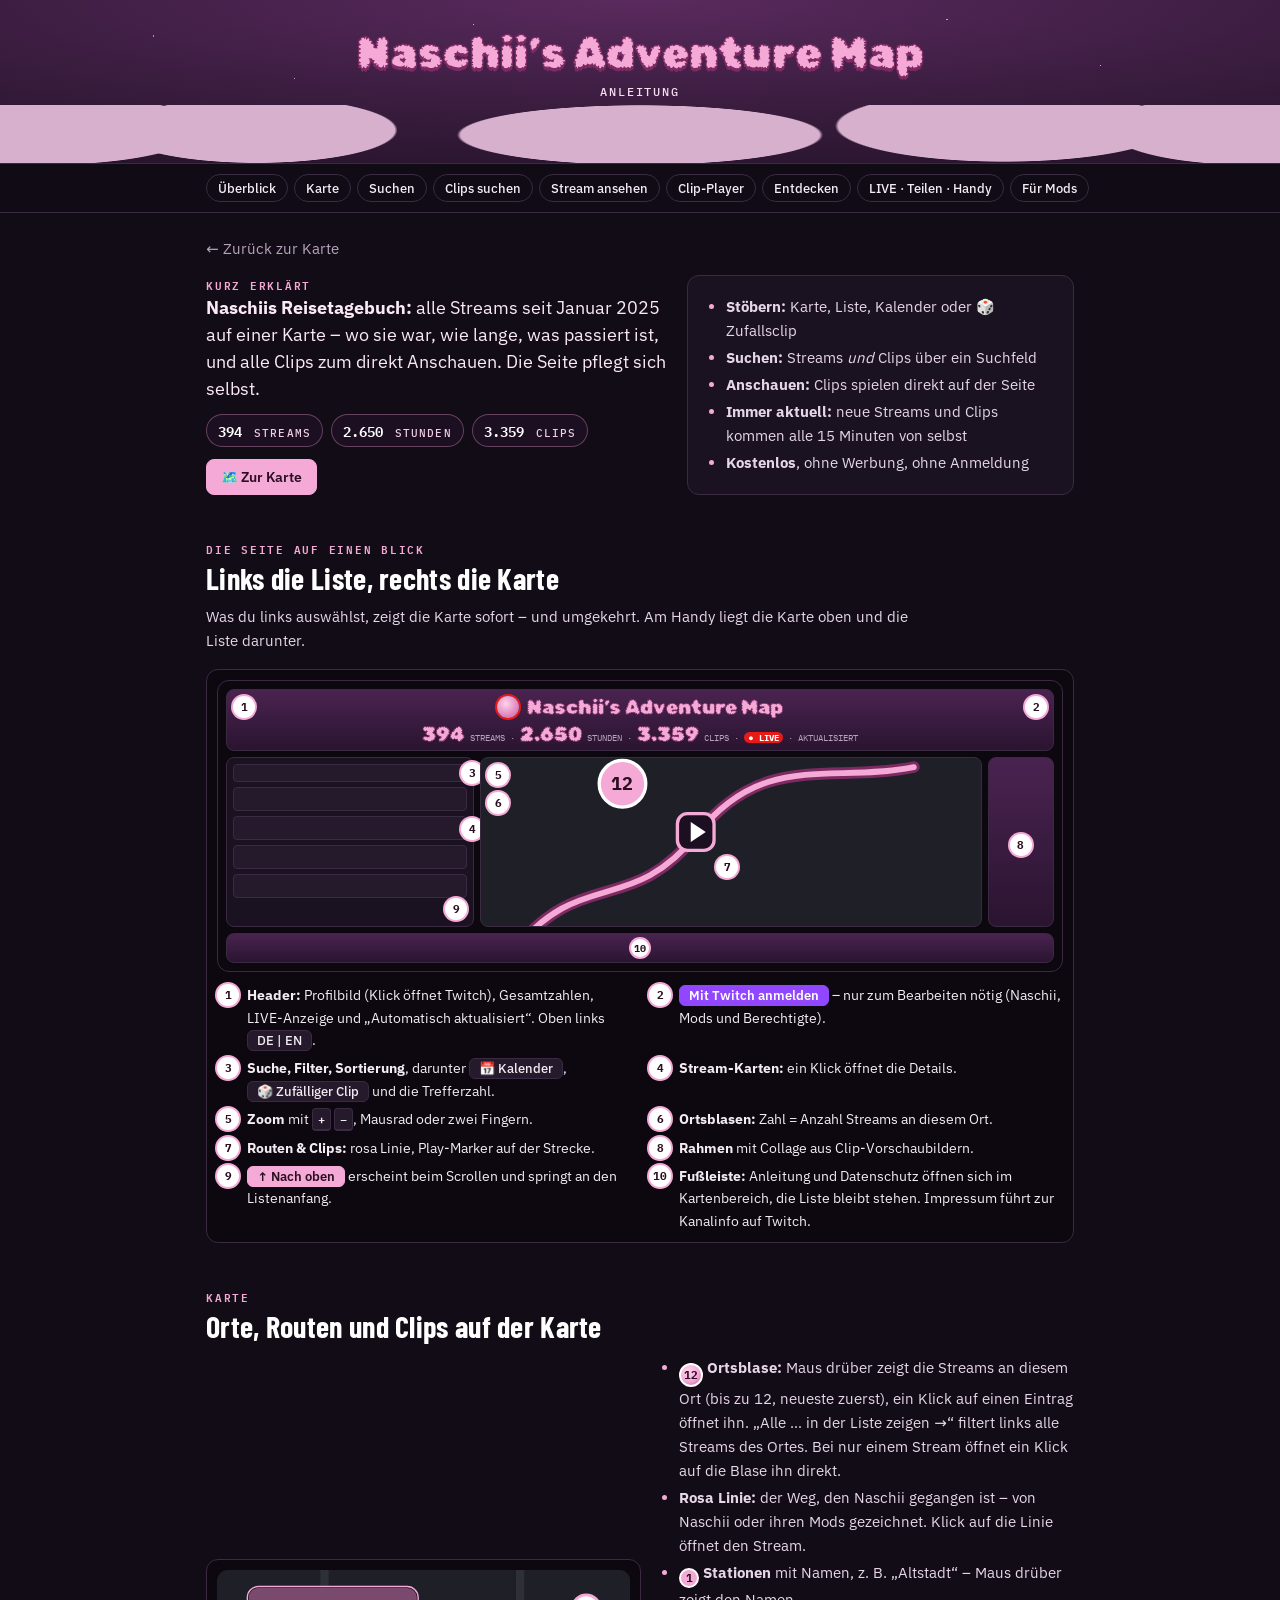
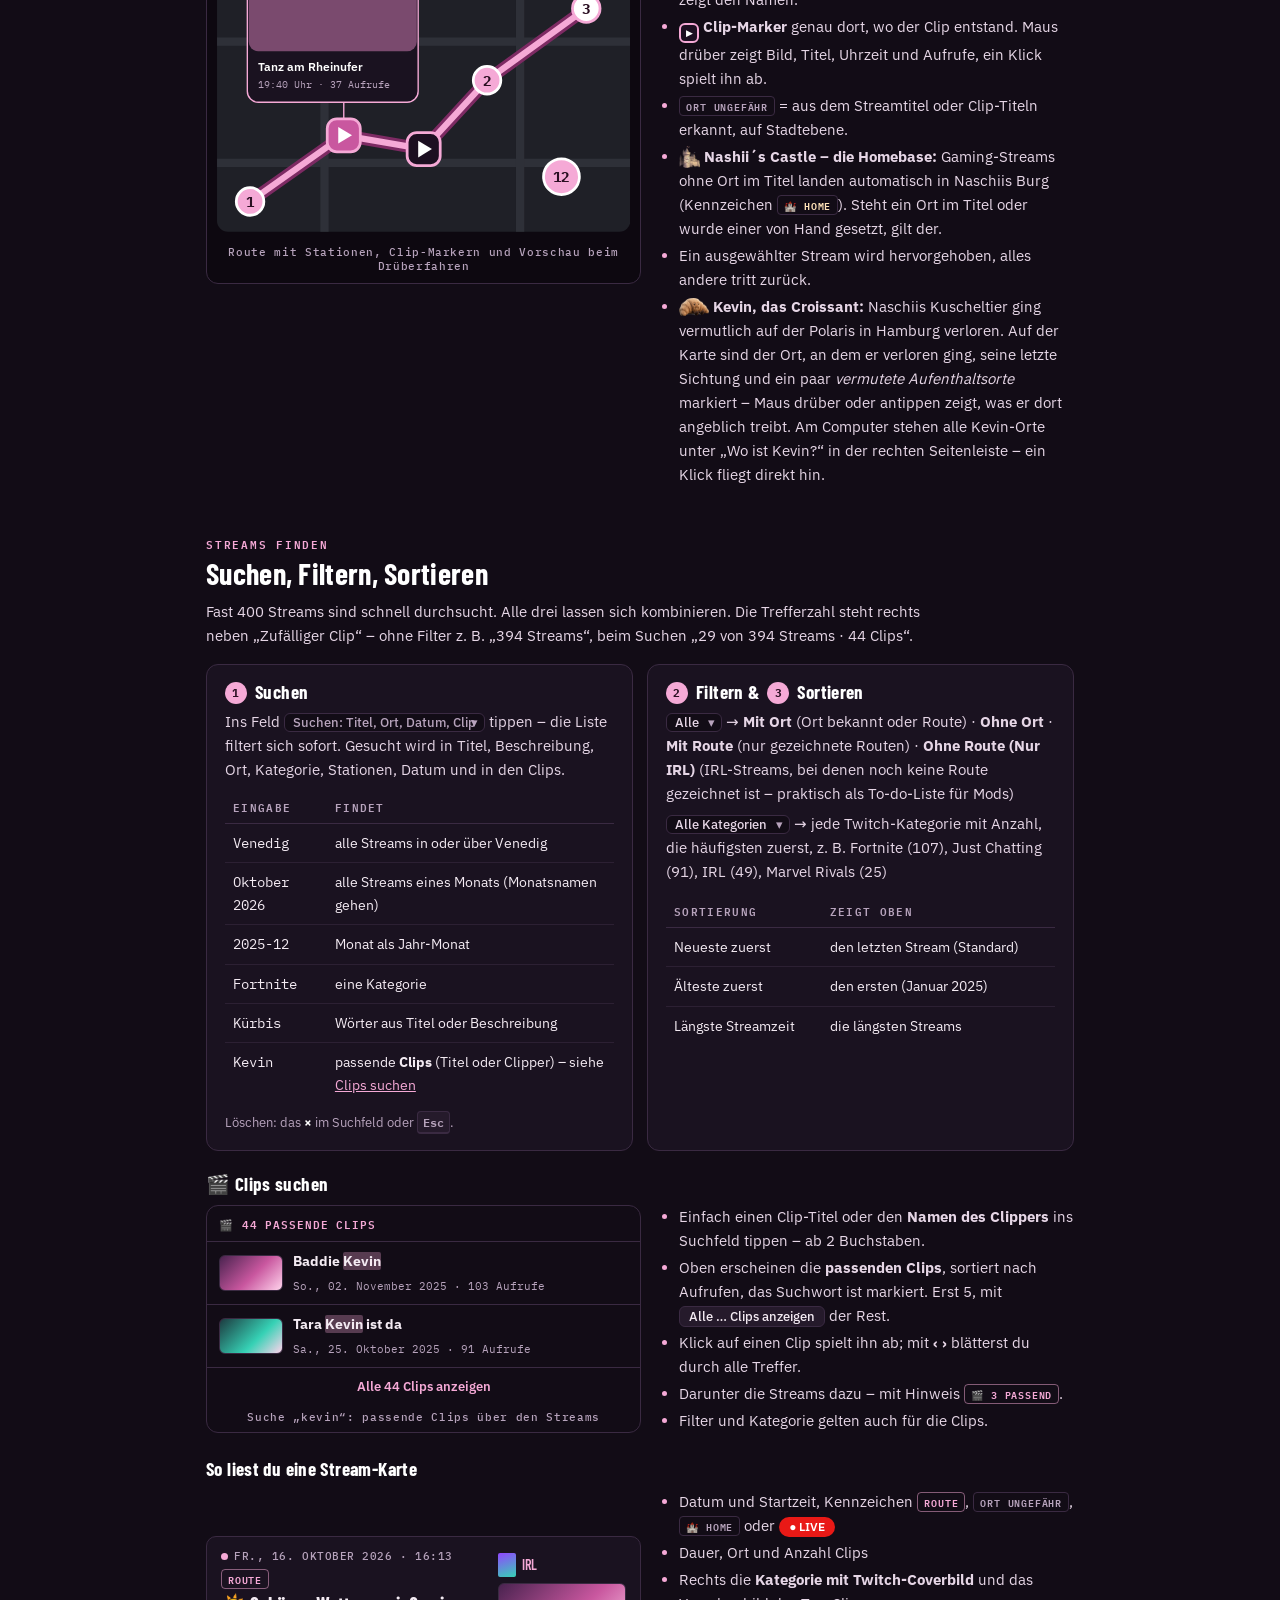
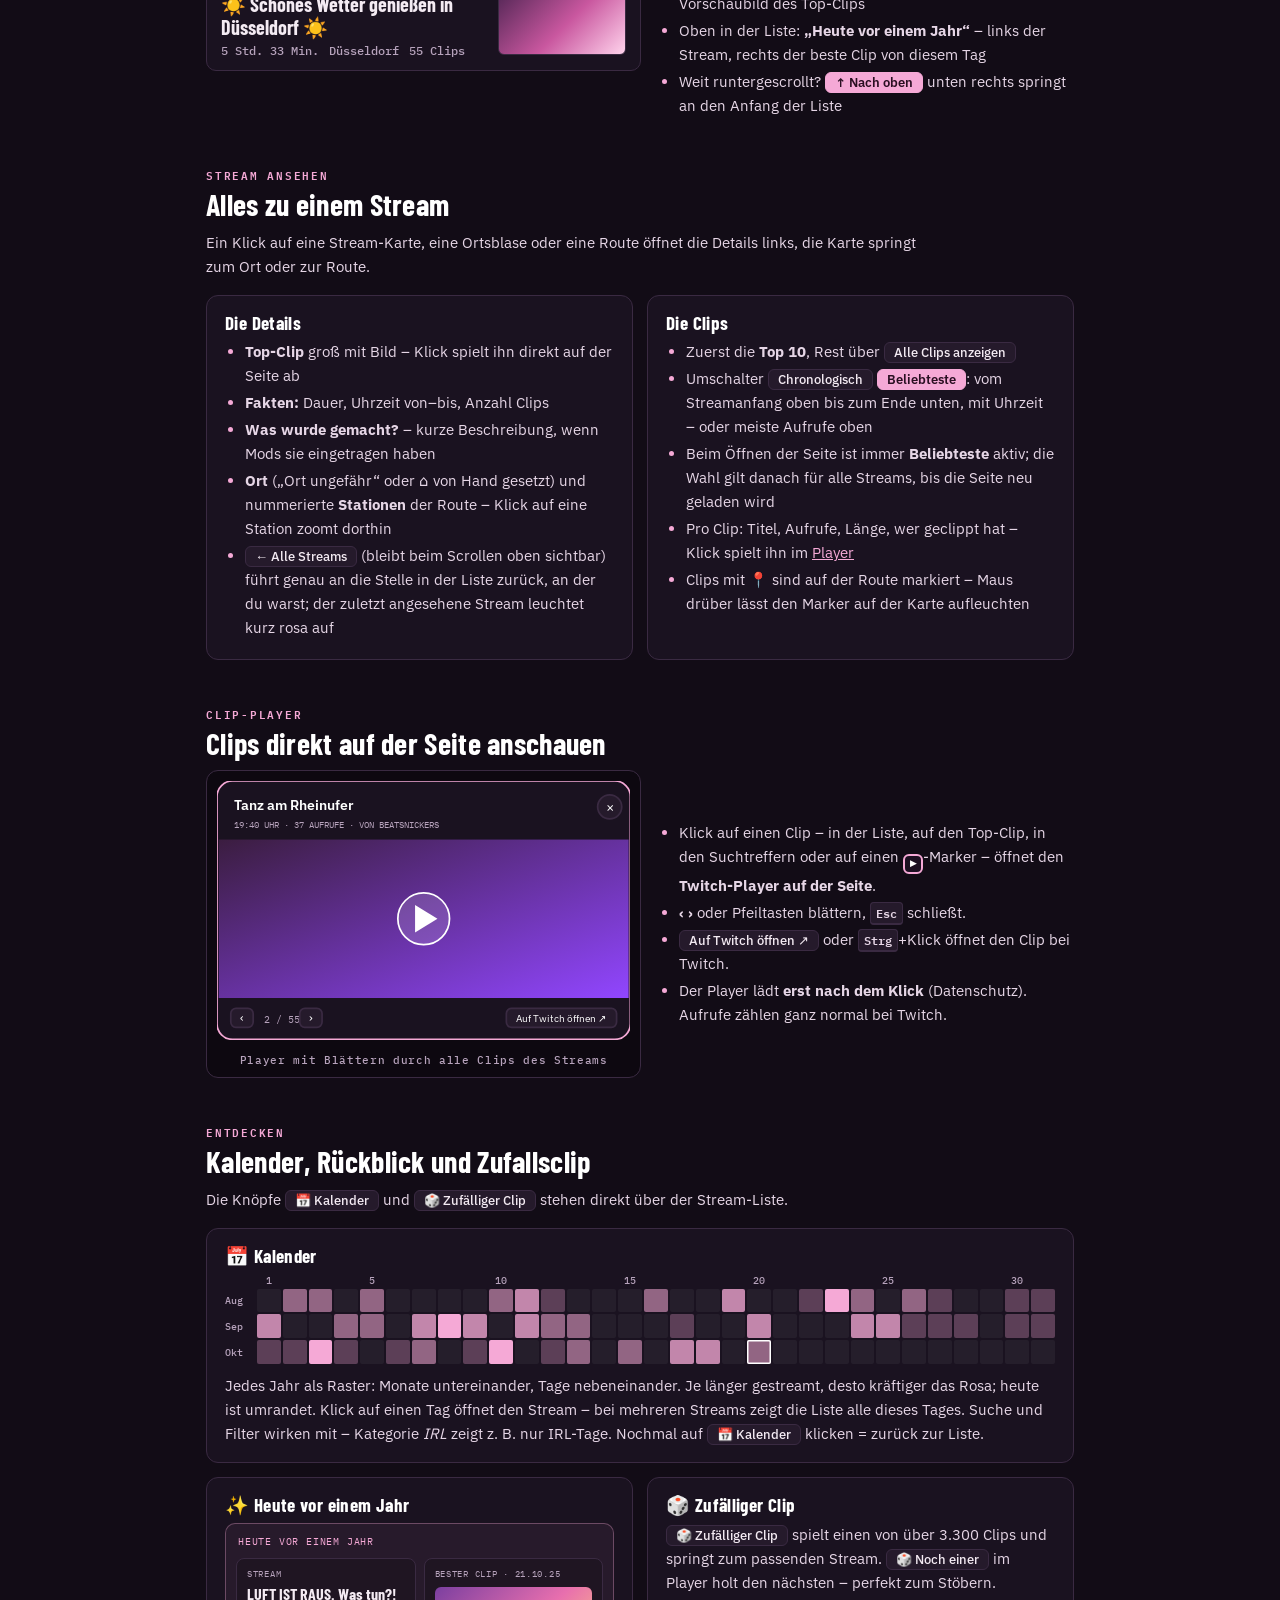
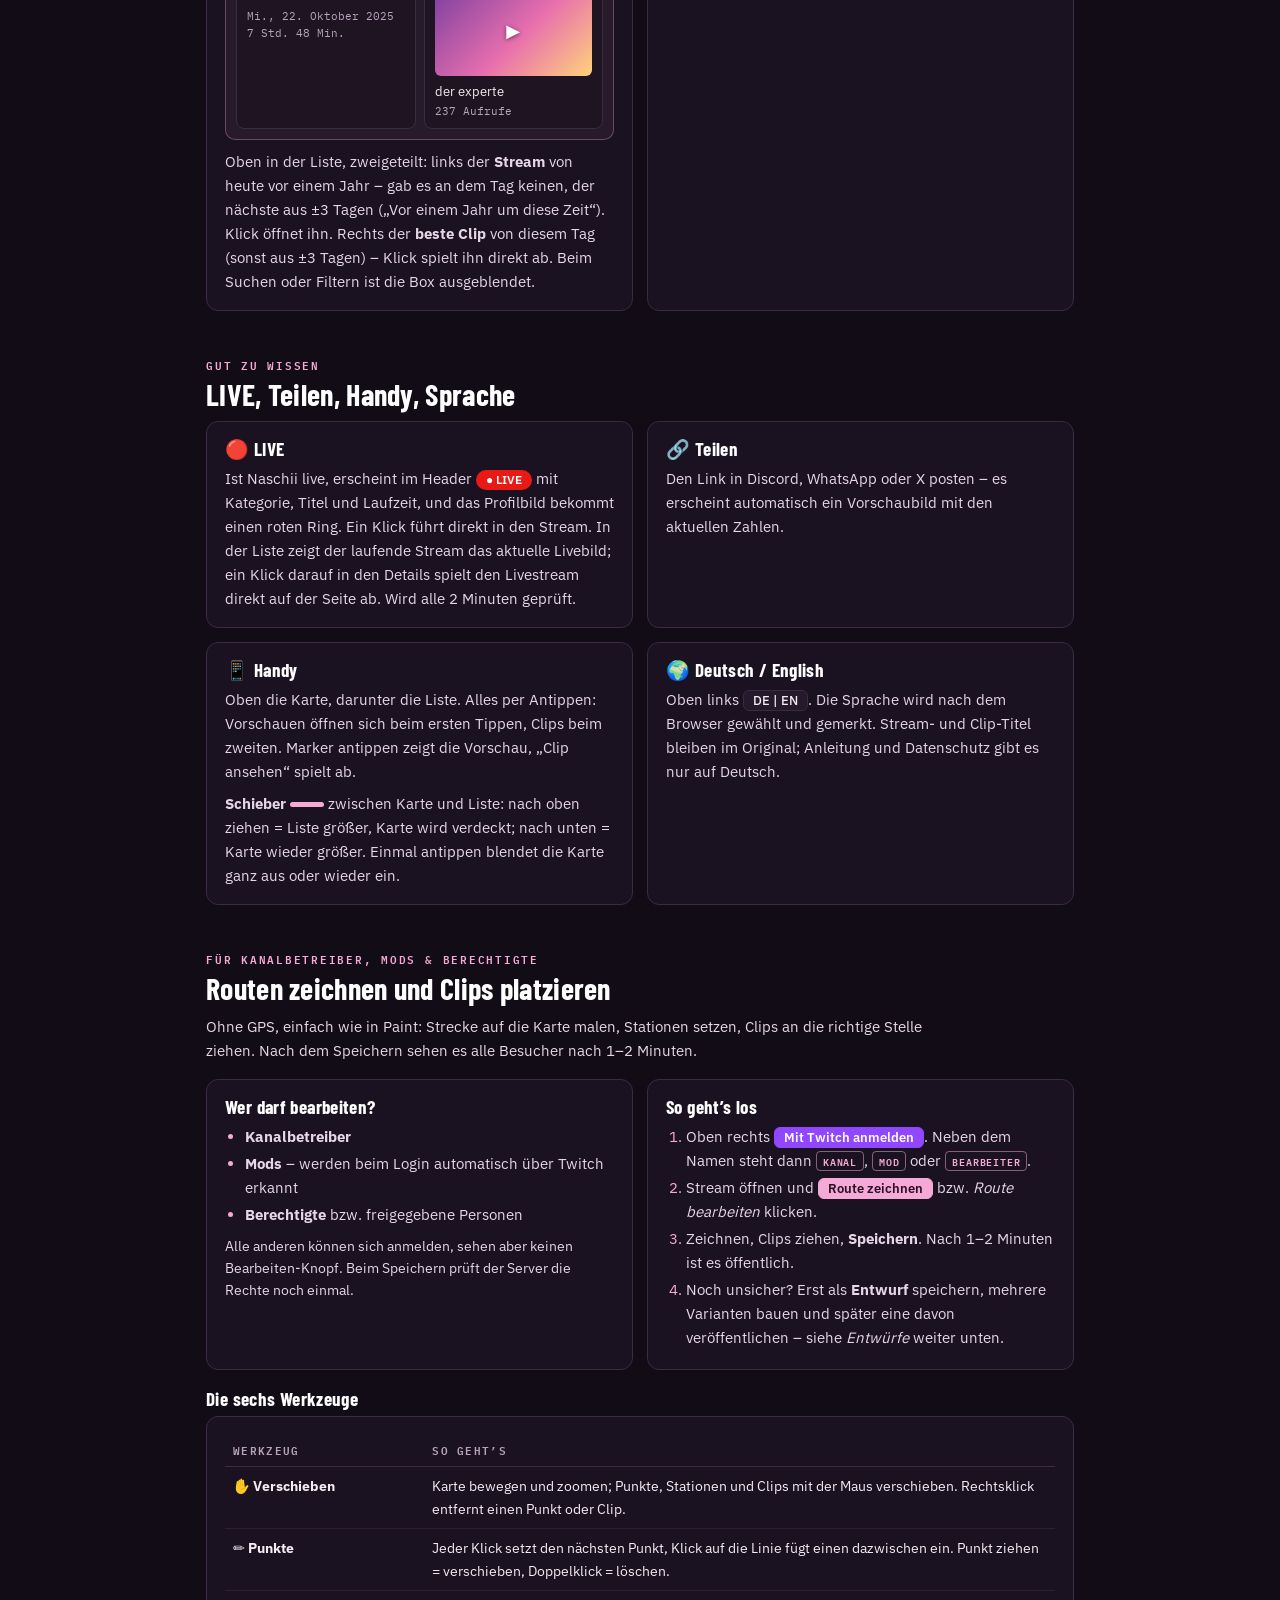
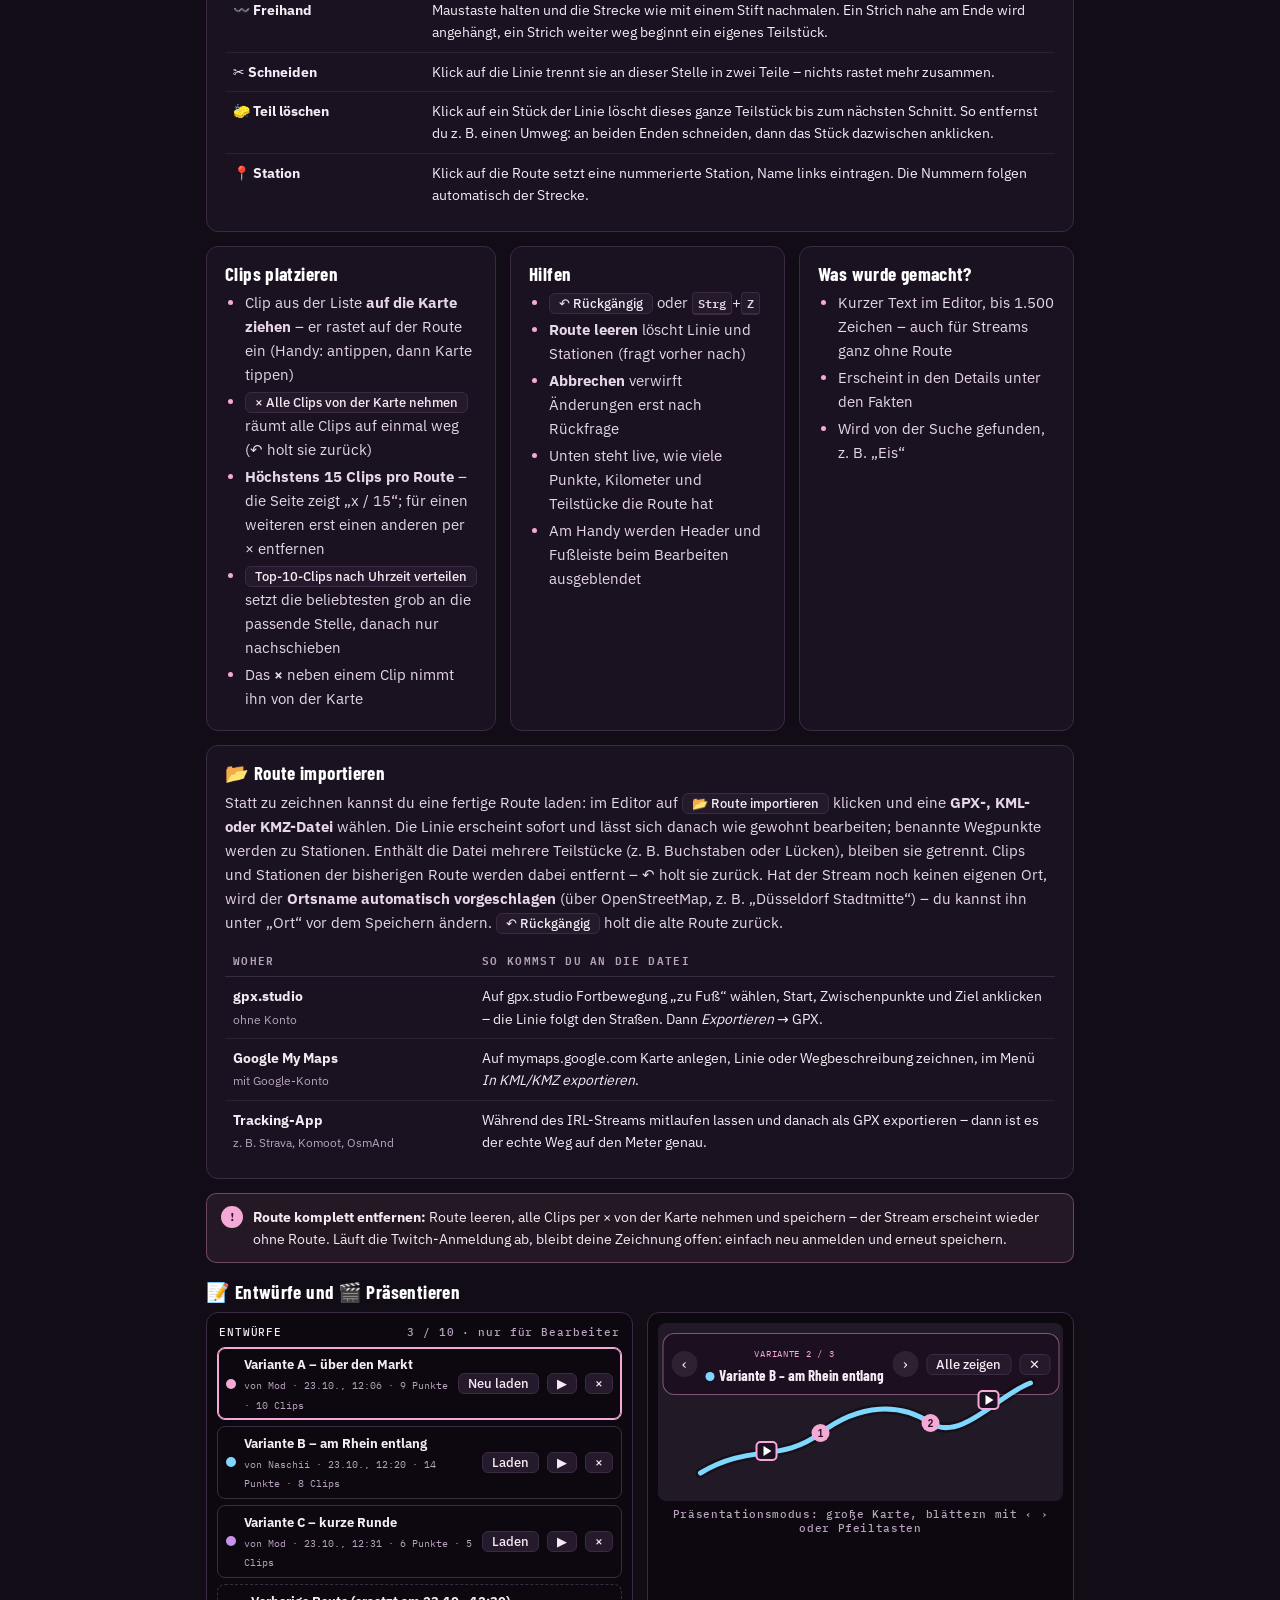
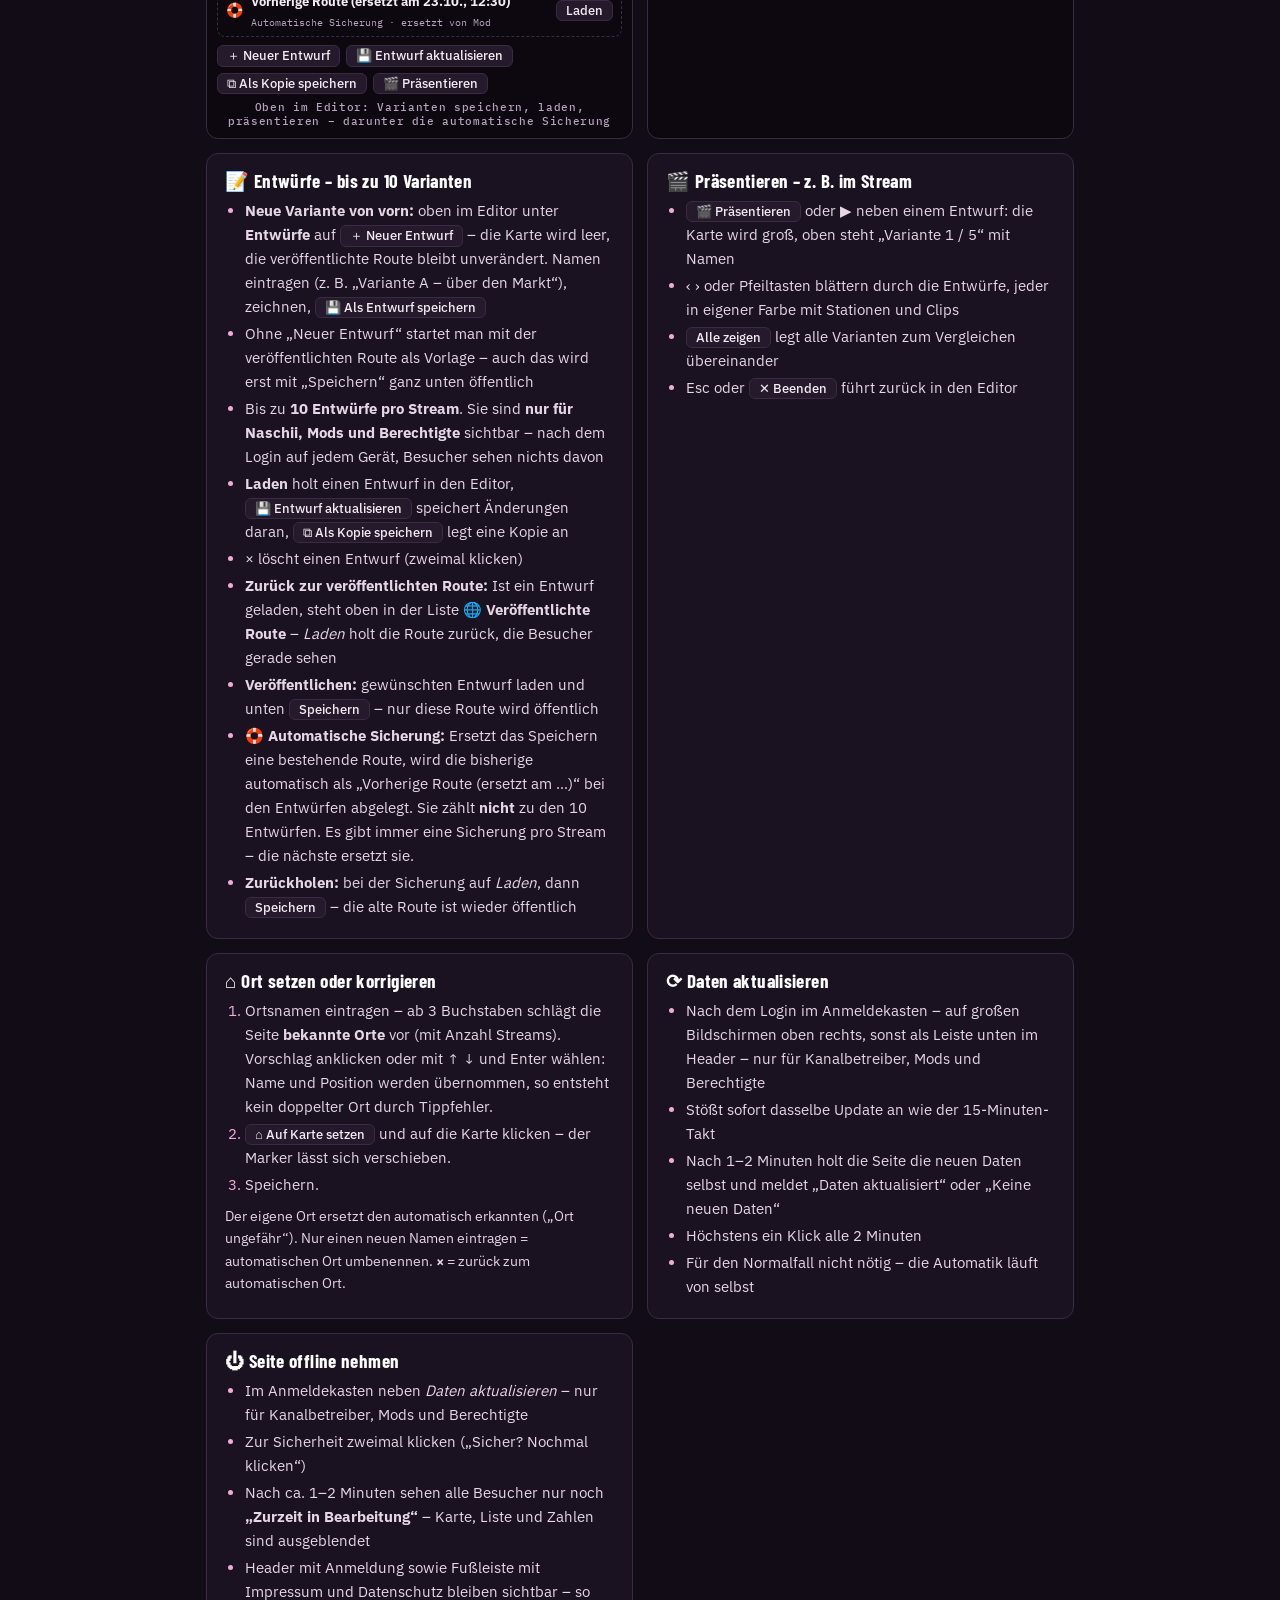
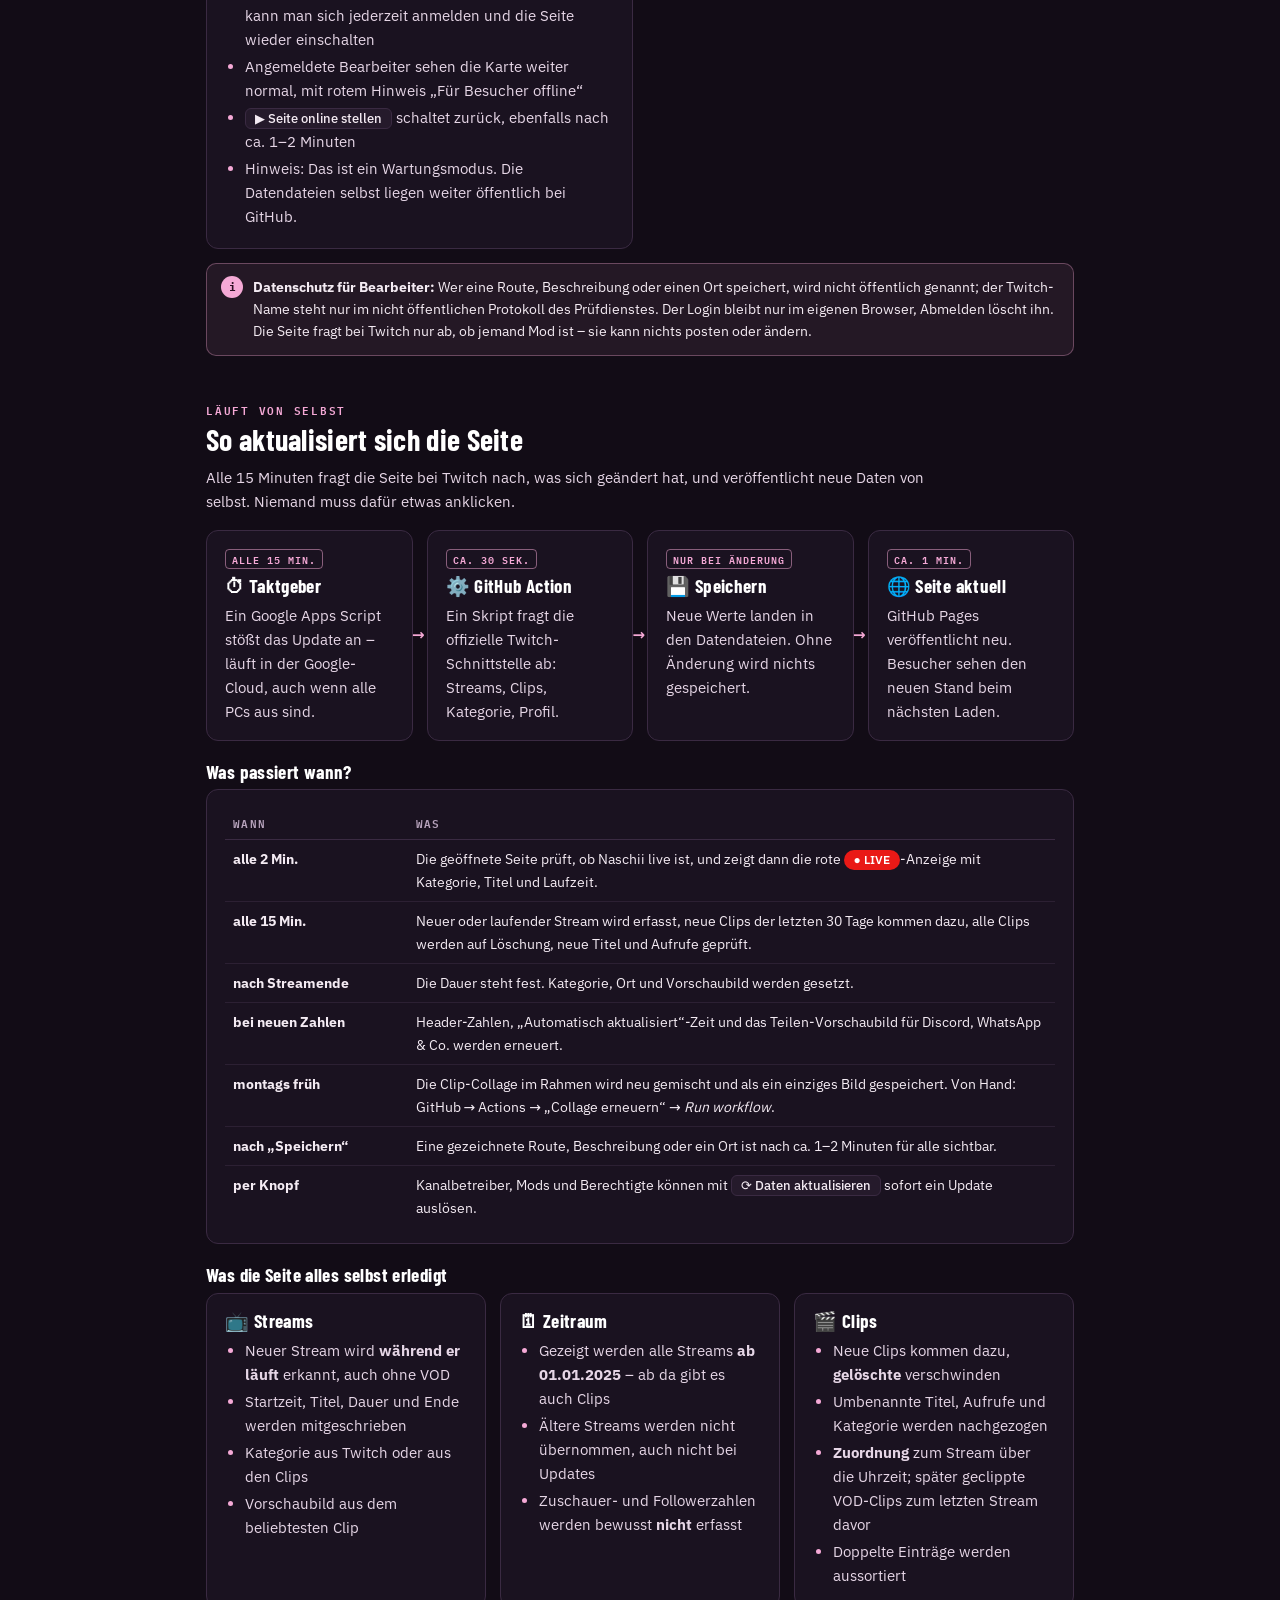
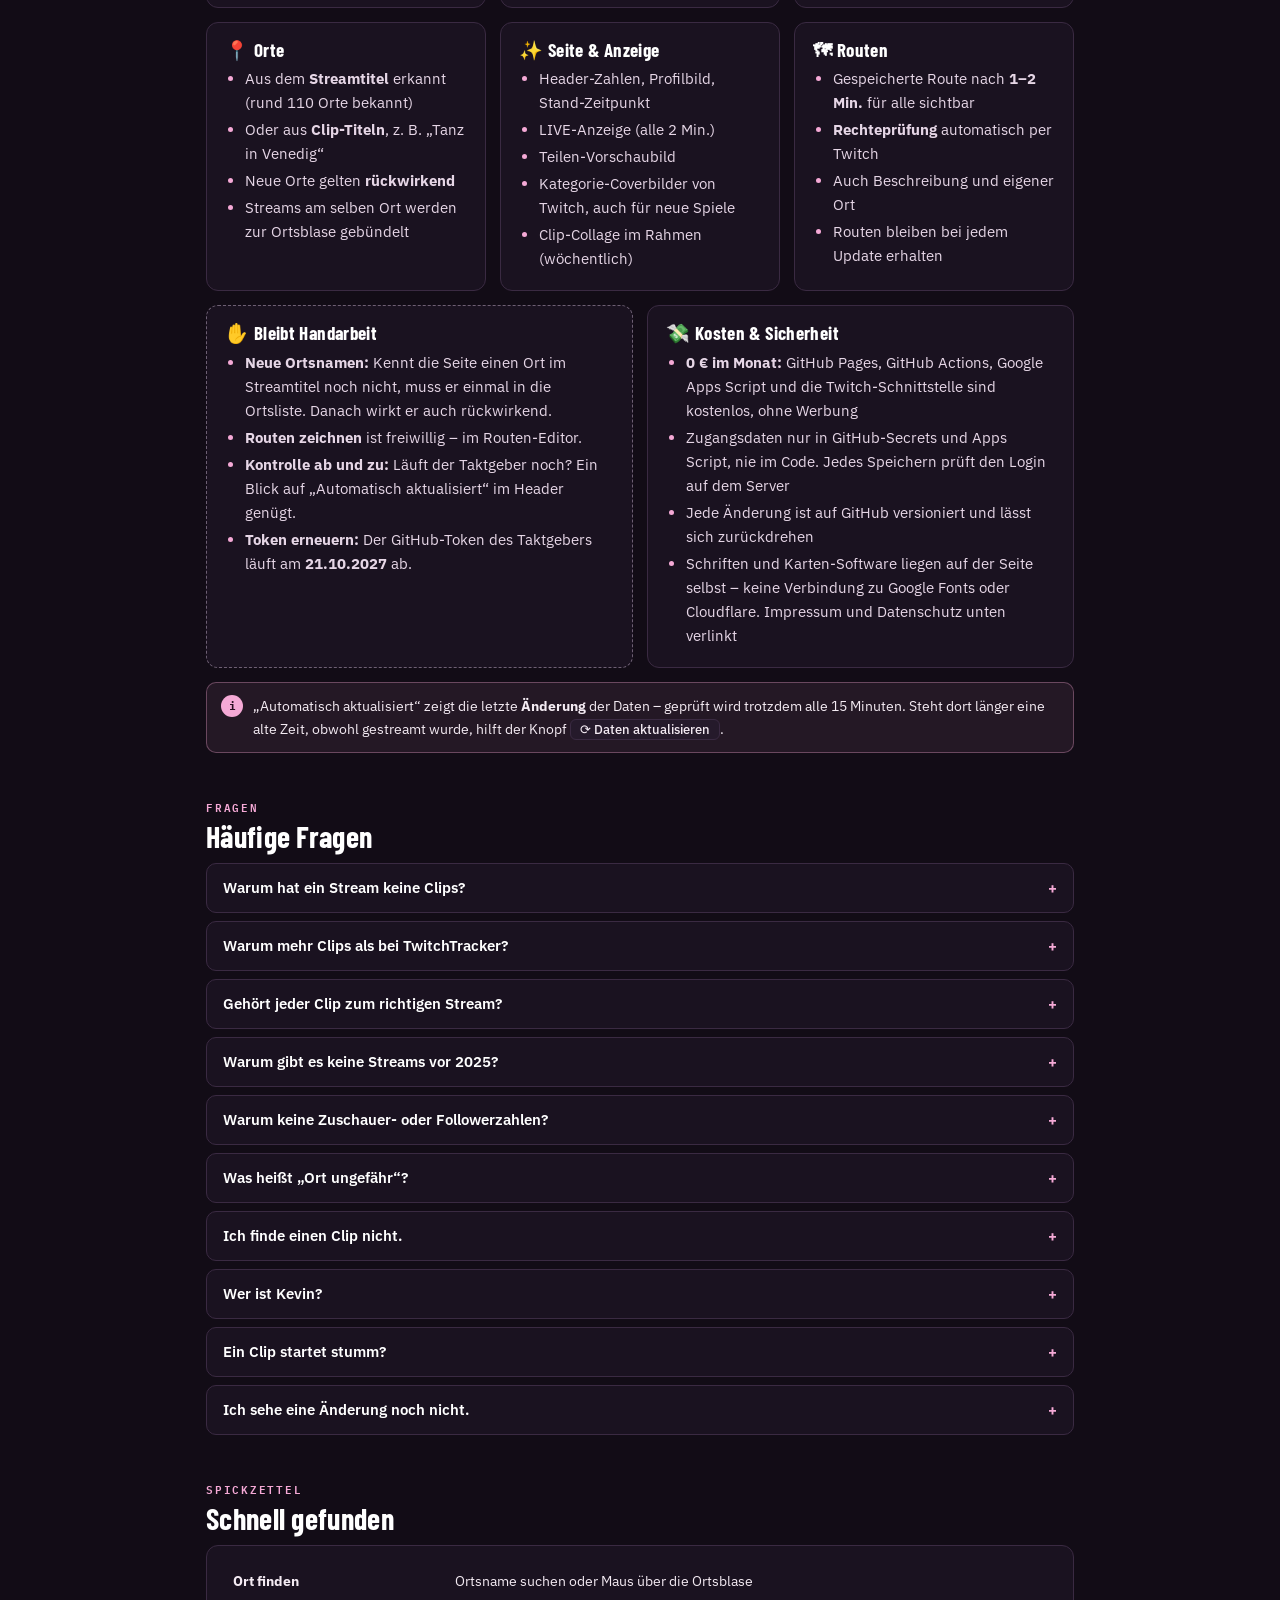
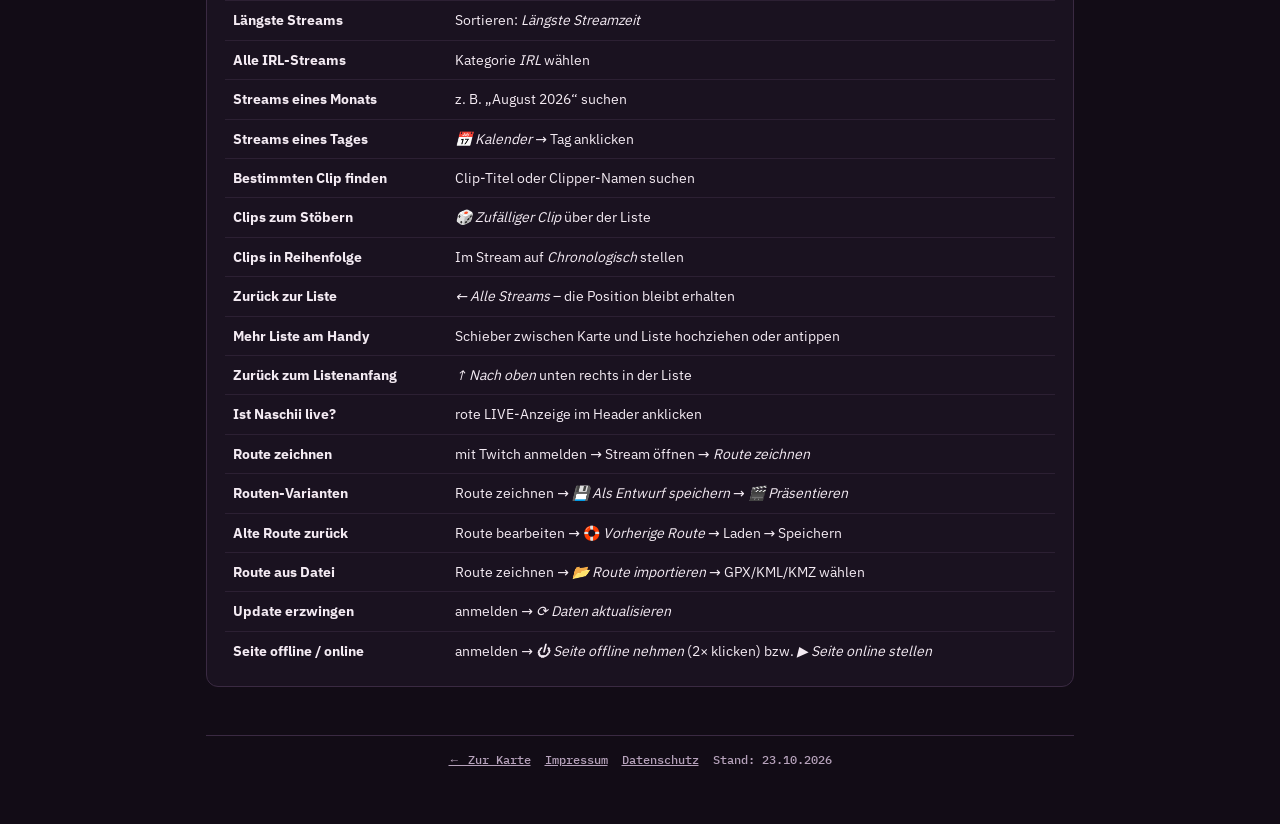
==== commit b99f2f3d: "Kennzeichen HOMEBASE → HOME Co-Authored-By: Claude Opus 5.5 <noreply@anthropic.com> Claude-Session: " ====
--- a/anleitung.html
+++ b/anleitung.html
@@ -239,7 +239,7 @@
       <li><span class="ui-num">1</span> <b>Stationen</b> mit Namen, z. B. „Altstadt“ – Maus drüber zeigt den Namen.</li>
       <li><span class="ui-play">▶</span> <b>Clip-Marker</b> genau dort, wo der Clip entstand. Maus drüber zeigt Bild, Titel, Uhrzeit und Aufrufe, ein Klick spielt ihn ab.</li>
       <li><span class="ui-tag">ORT UNGEFÄHR</span> = aus dem Streamtitel oder Clip-Titeln erkannt, auf Stadtebene.</li>
-      <li><img src="castle.png" alt="" style="height:22px;vertical-align:-6px"> <b>Nashii´s Castle – die Homebase:</b> Gaming-Streams ohne Ort im Titel landen automatisch in Naschiis Burg (Kennzeichen <span class="ui-tag" style="color:#ffe2b8">🏰 HOMEBASE</span>). Steht ein Ort im Titel oder wurde einer von Hand gesetzt, gilt der.</li>
+      <li><img src="castle.png" alt="" style="height:22px;vertical-align:-6px"> <b>Nashii´s Castle – die Homebase:</b> Gaming-Streams ohne Ort im Titel landen automatisch in Naschiis Burg (Kennzeichen <span class="ui-tag" style="color:#ffe2b8">🏰 HOME</span>). Steht ein Ort im Titel oder wurde einer von Hand gesetzt, gilt der.</li>
       <li>Ein ausgewählter Stream wird hervorgehoben, alles andere tritt zurück.</li>
       <li><img src="kevin.png" alt="" style="height:18px;vertical-align:-4px"> <b>Kevin, das Croissant:</b> Naschiis Kuscheltier ging vermutlich auf der Polaris in Hamburg verloren. Auf der Karte sind der Ort, an dem er verloren ging, seine letzte Sichtung und ein paar <i>vermutete Aufenthaltsorte</i> markiert – Maus drüber oder antippen zeigt, was er dort angeblich treibt. Am Computer stehen alle Kevin-Orte unter „Wo ist Kevin?“ in der rechten Seitenleiste – ein Klick fliegt direkt hin.</li>
     </ul>
@@ -297,7 +297,7 @@
   <div class="split">
     <div class="mcard"><div><div class="d"><i></i>Fr., 16. Oktober 2026 · 16:13 <span class="ui-tag r">ROUTE</span></div><h4>☀️ Schönes Wetter genießen in Düsseldorf ☀️</h4><div class="m"><span>5 Std. 33 Min.</span><span>Düsseldorf</span><span>55 Clips</span></div></div><div class="side"><div class="cb"><b></b>IRL</div><div class="thumbm"></div></div></div>
     <ul>
-      <li>Datum und Startzeit, Kennzeichen <span class="ui-tag r">ROUTE</span>, <span class="ui-tag">ORT UNGEFÄHR</span>, <span class="ui-tag">🏰 HOMEBASE</span> oder <span class="ui-live">● LIVE</span></li>
+      <li>Datum und Startzeit, Kennzeichen <span class="ui-tag r">ROUTE</span>, <span class="ui-tag">ORT UNGEFÄHR</span>, <span class="ui-tag">🏰 HOME</span> oder <span class="ui-live">● LIVE</span></li>
       <li>Dauer, Ort und Anzahl Clips</li>
       <li>Rechts die <b>Kategorie mit Twitch-Coverbild</b> und das Vorschaubild des Top-Clips</li>
       <li>Oben in der Liste: <b>„Heute vor einem Jahr“</b> – links der Stream, rechts der beste Clip von diesem Tag</li>
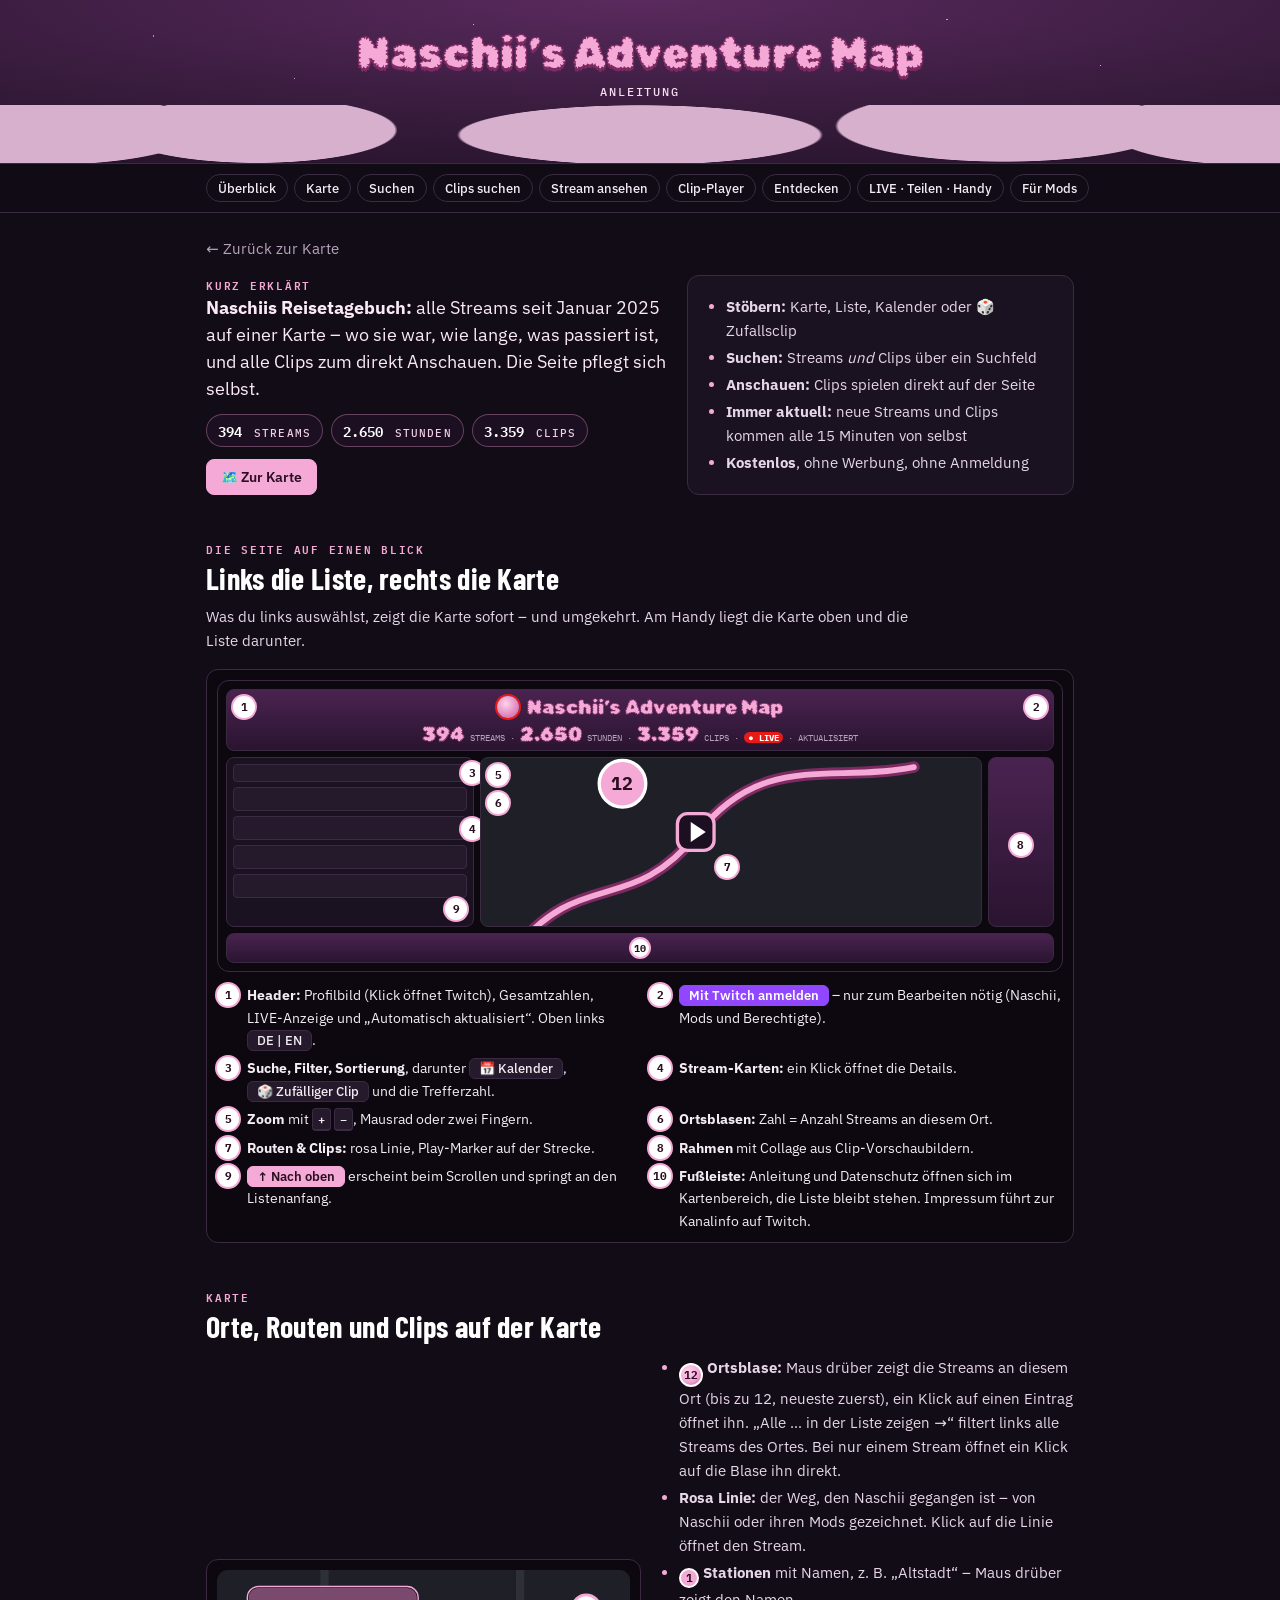
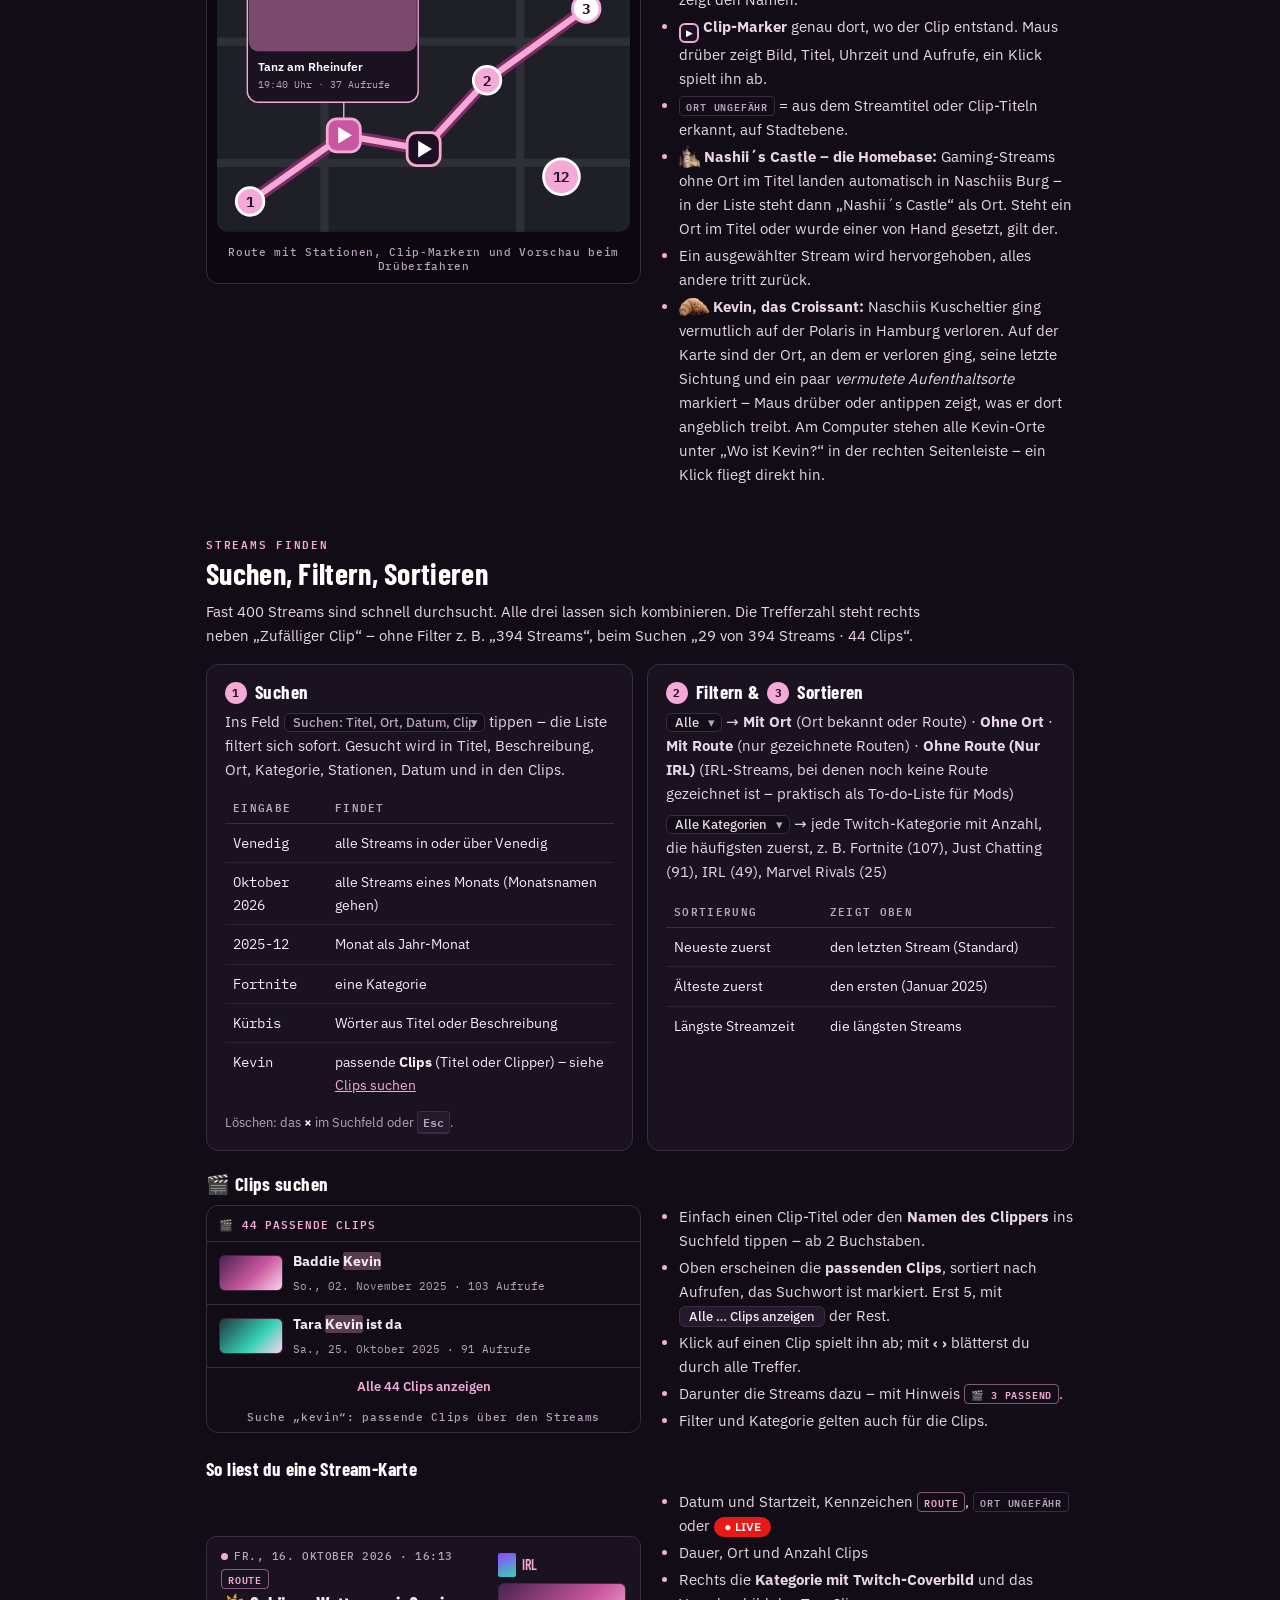
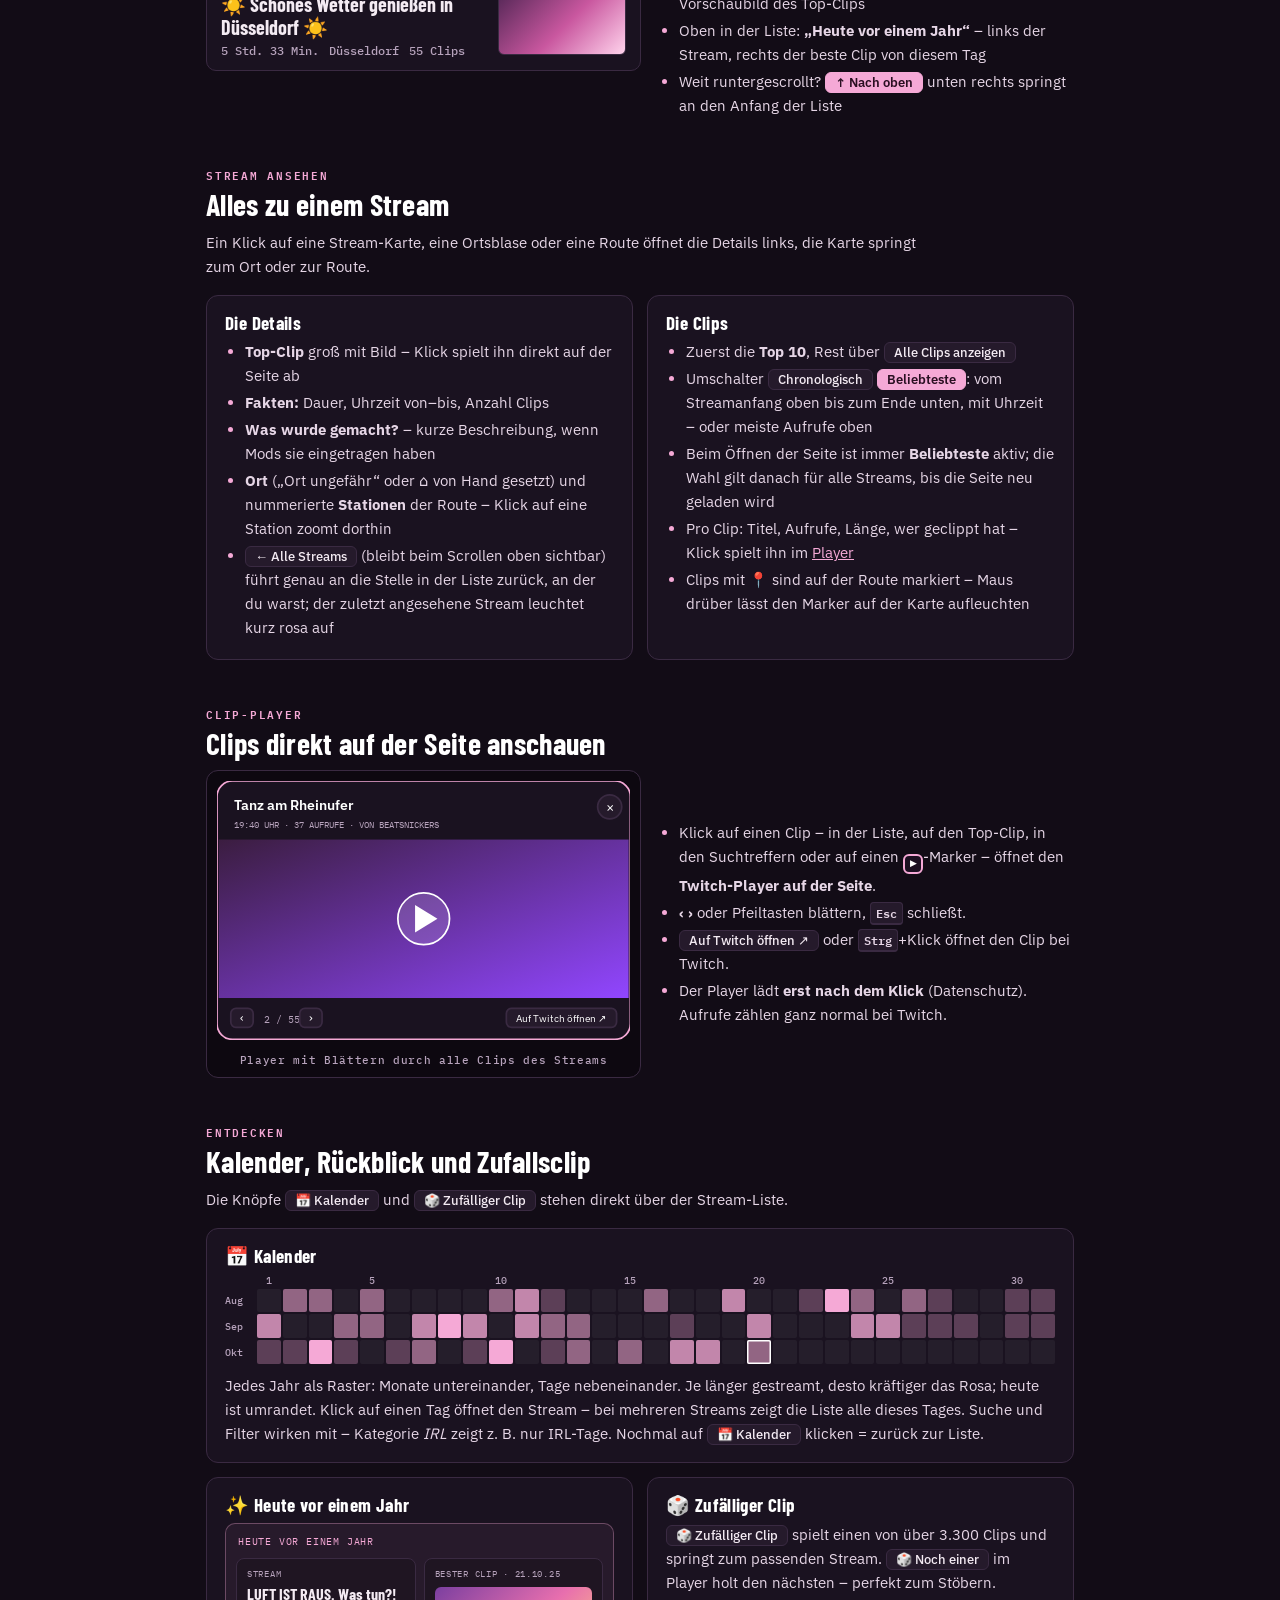
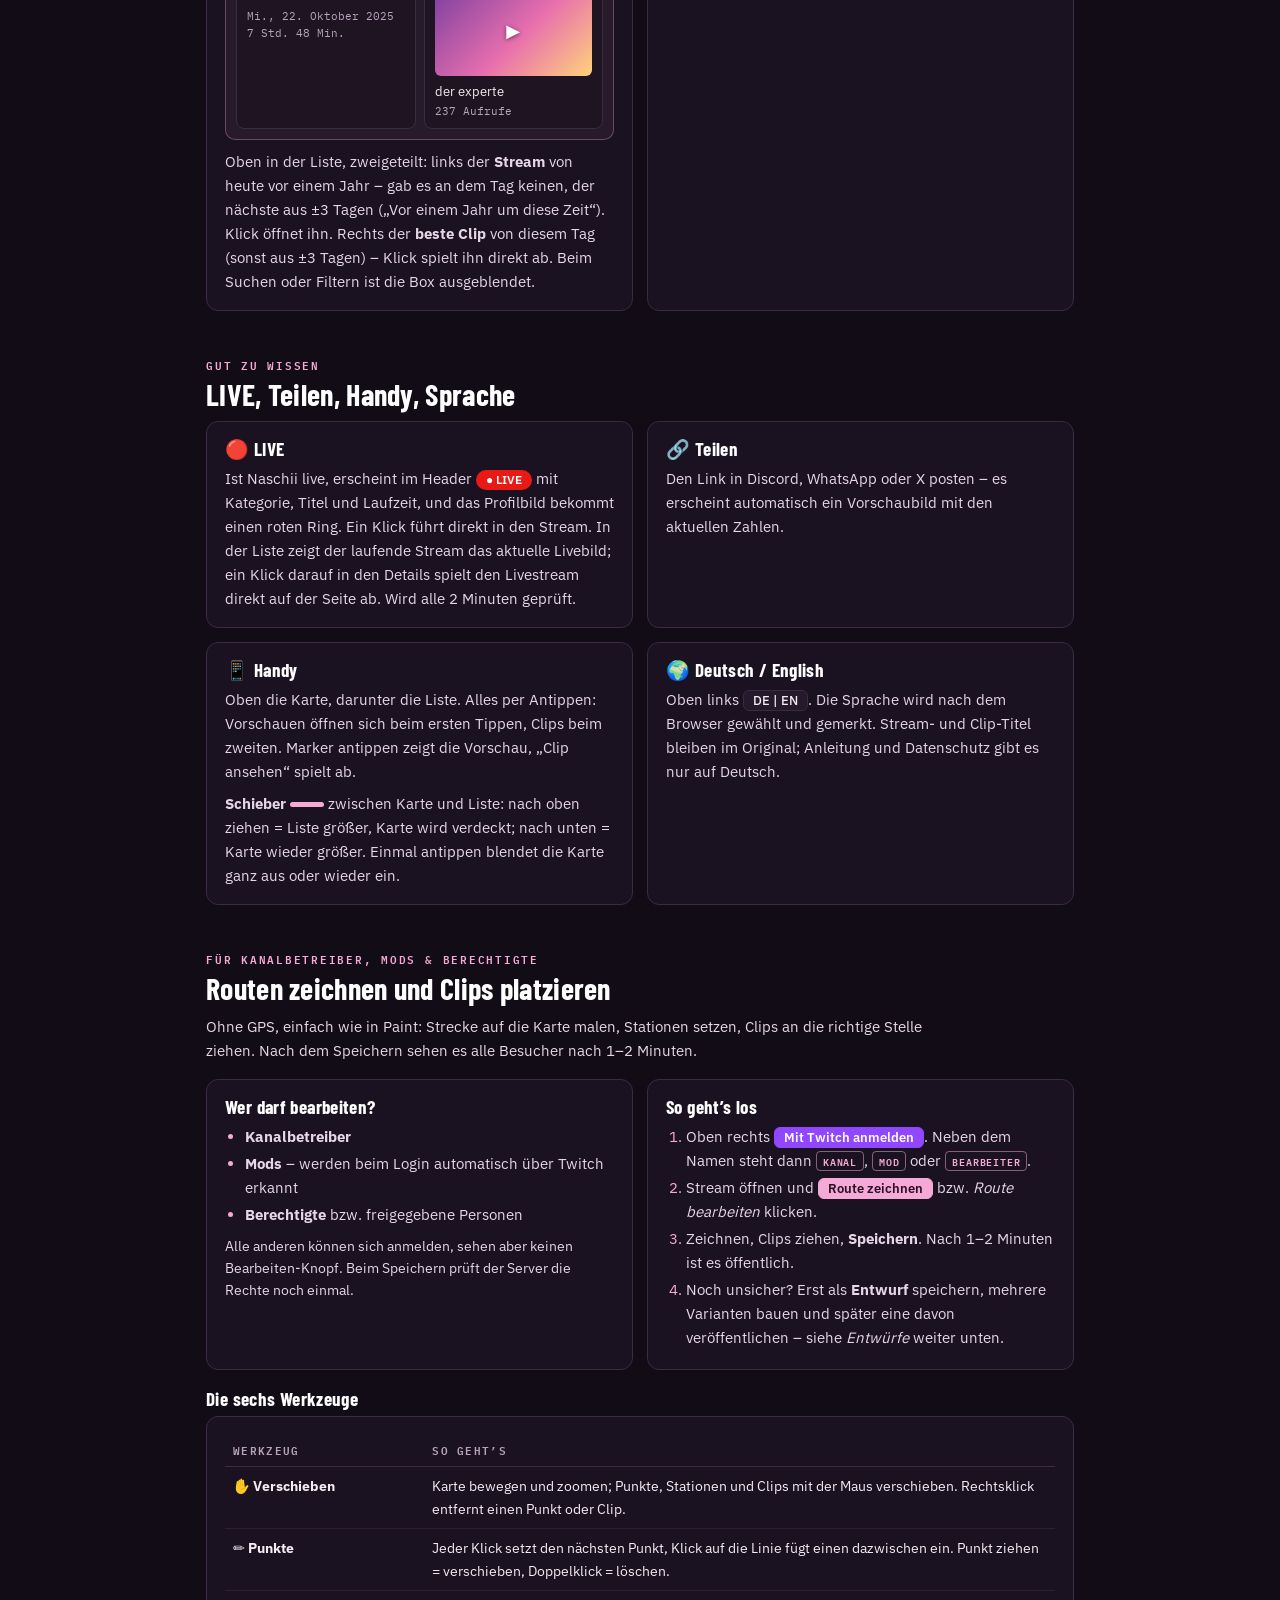
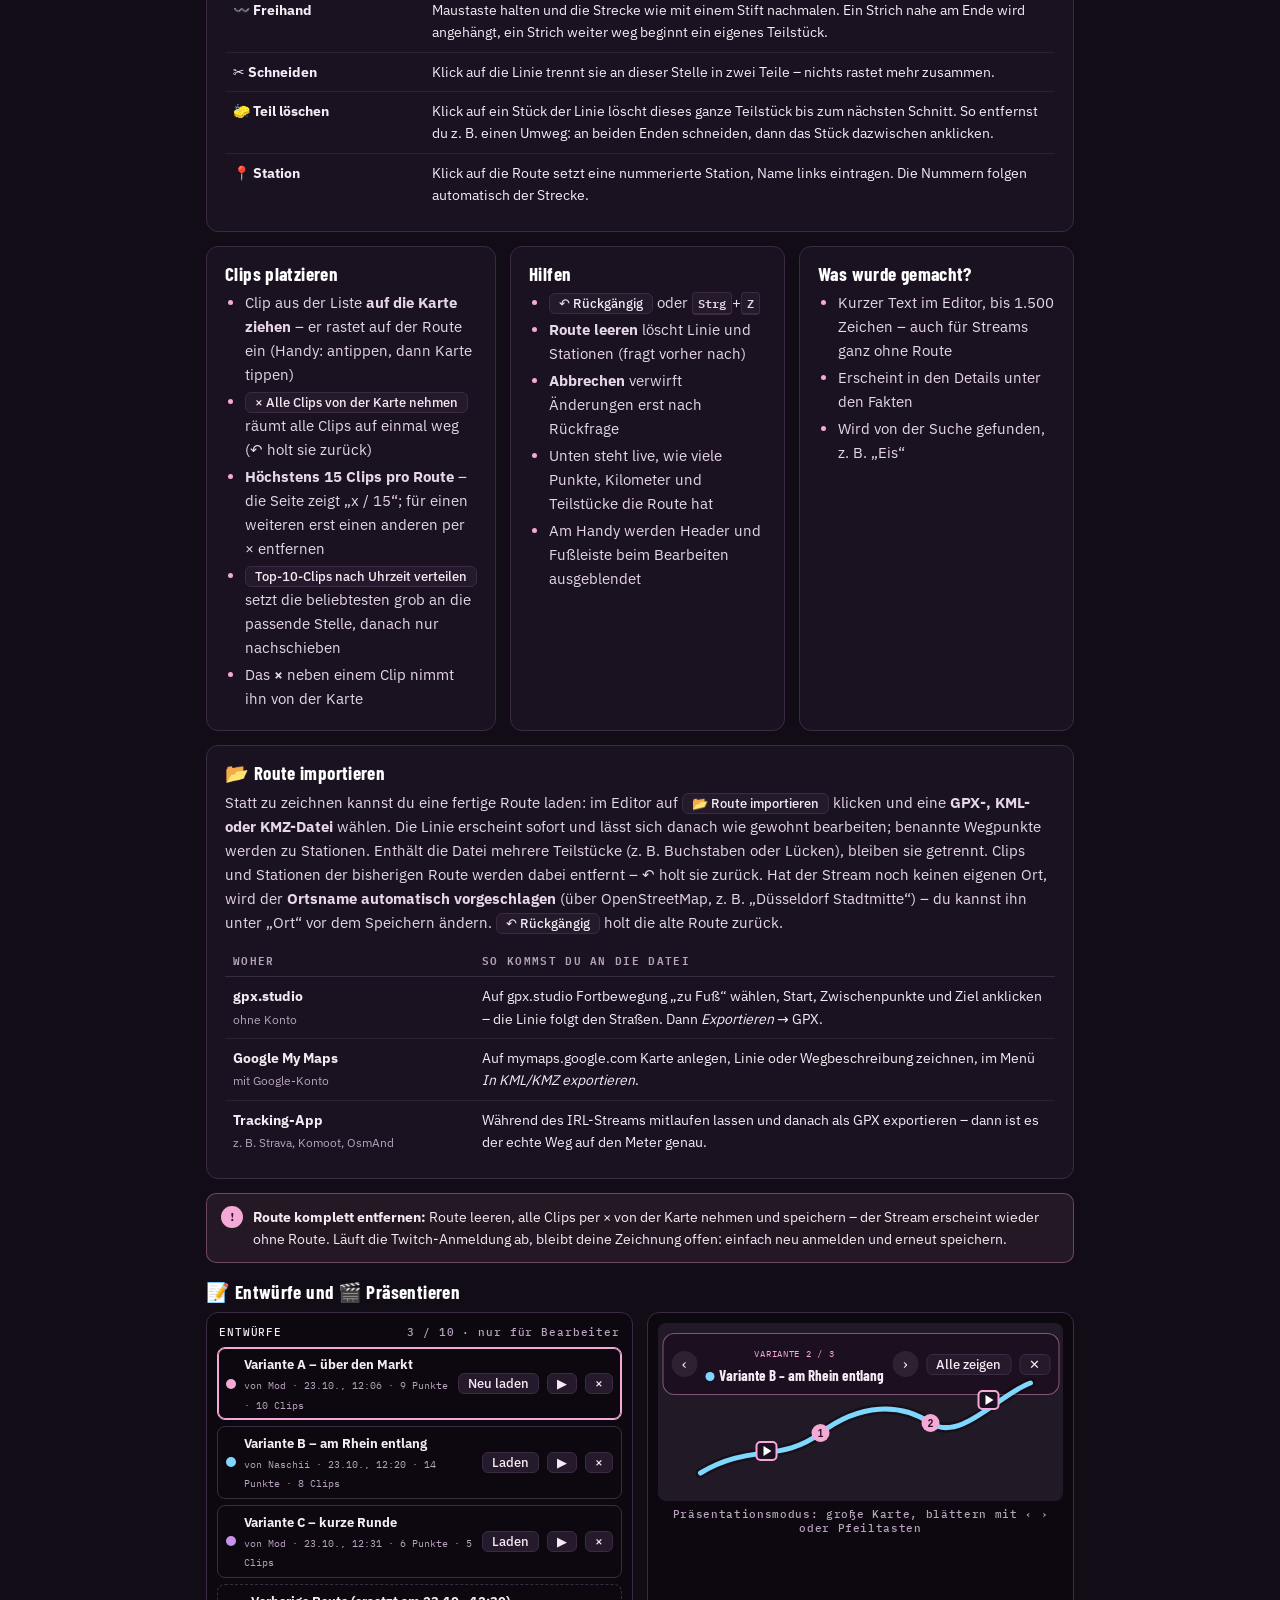
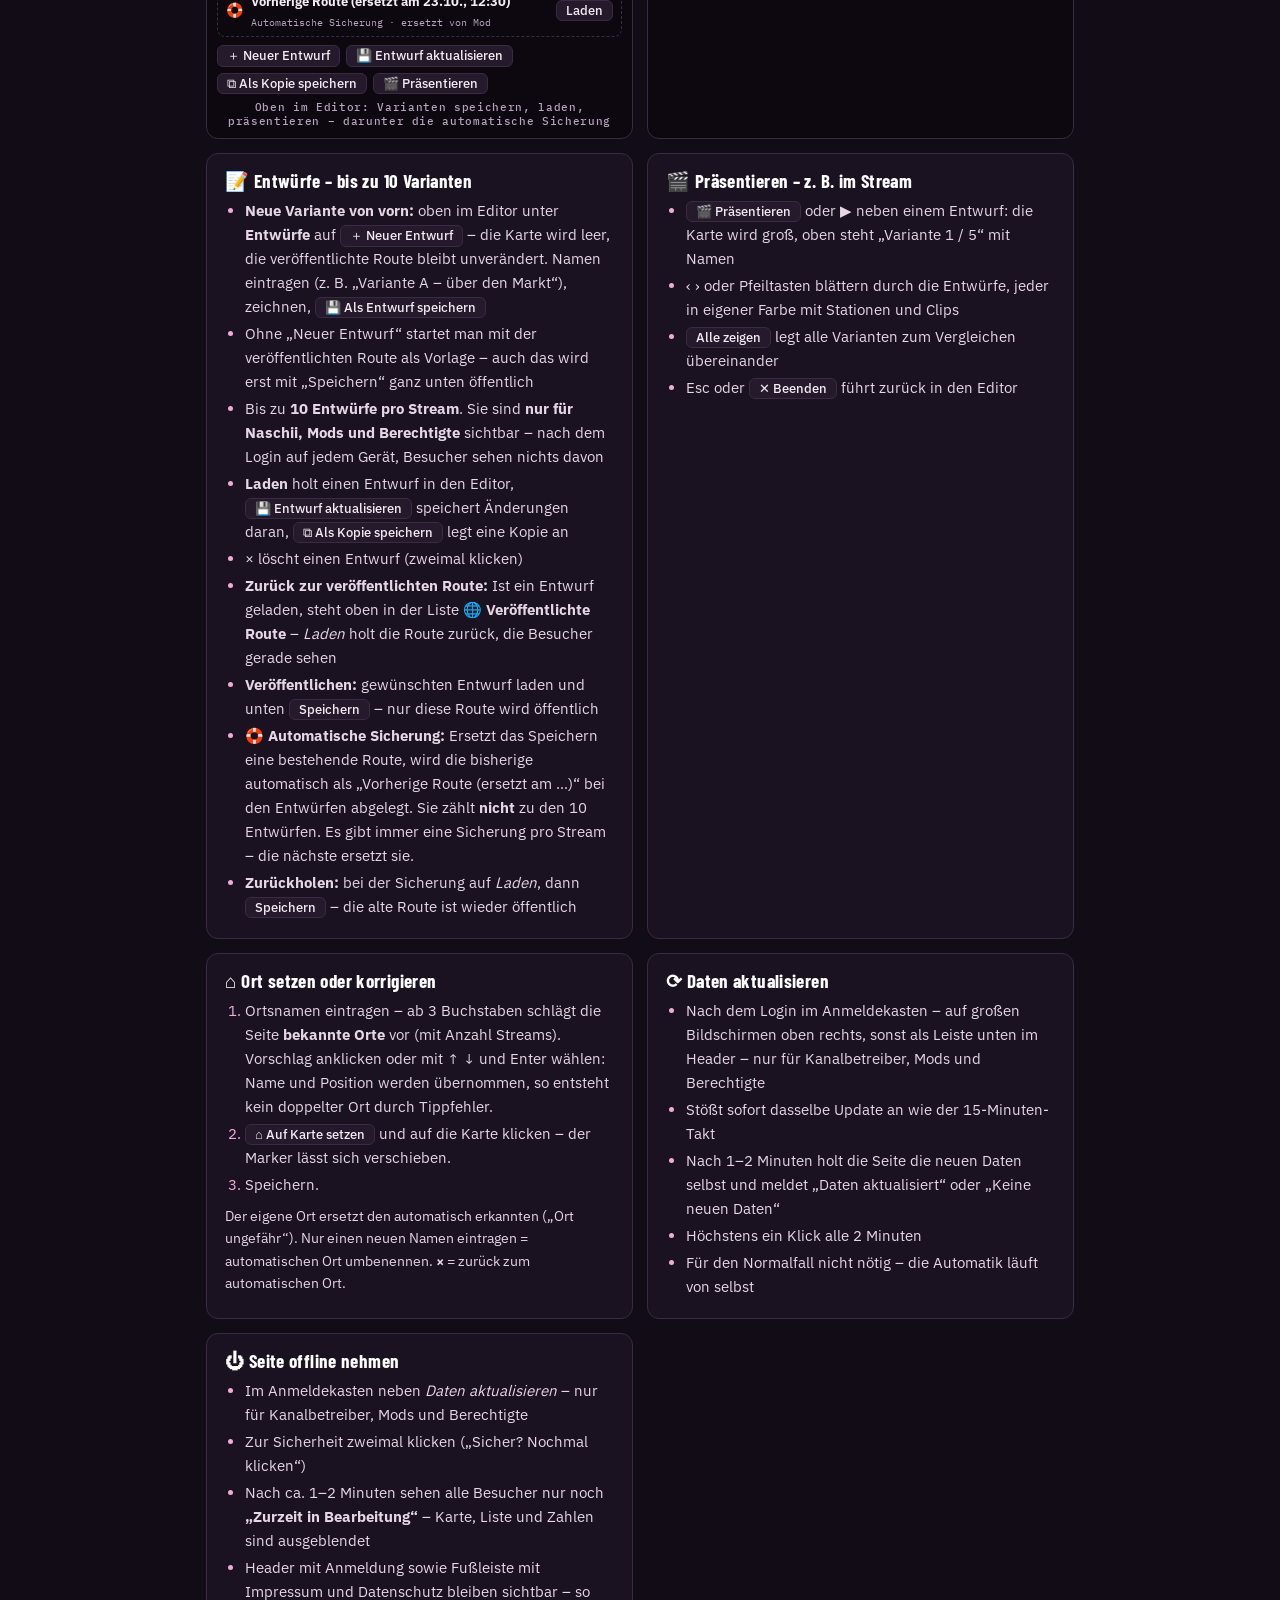
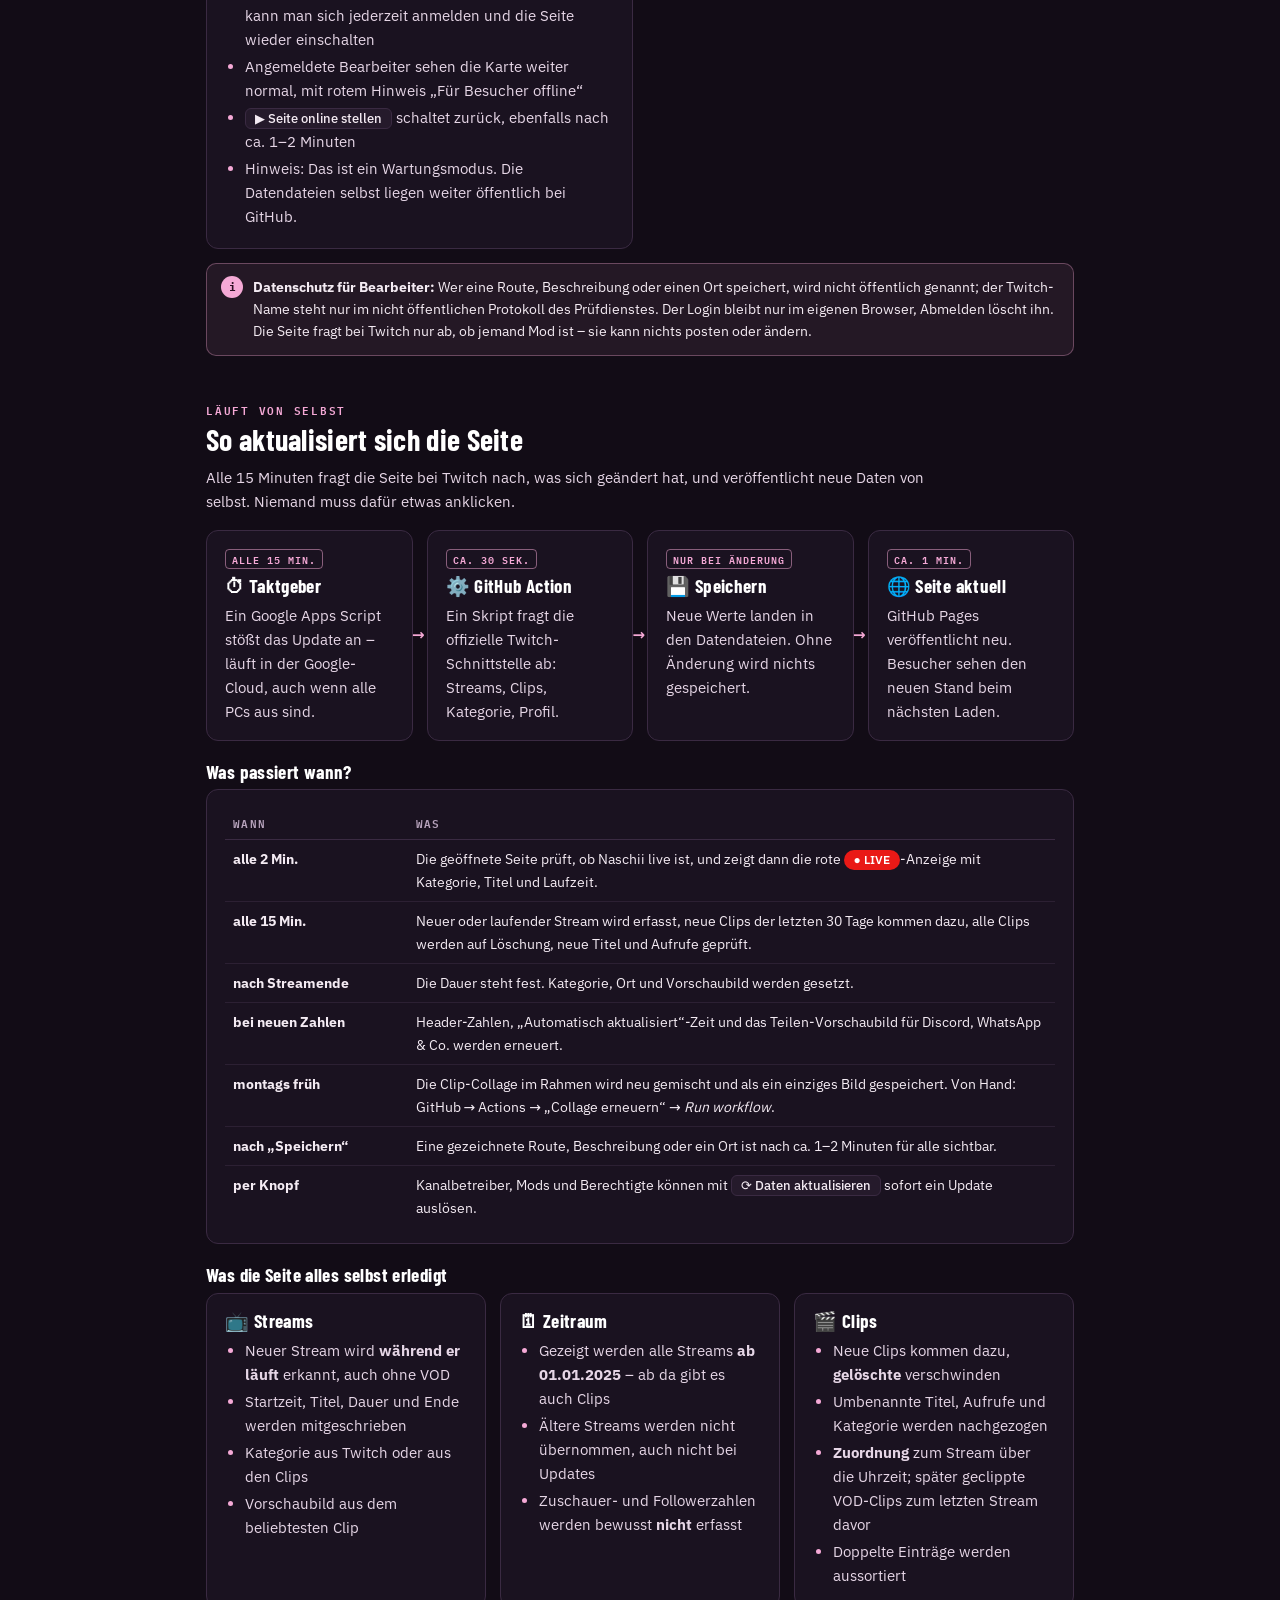
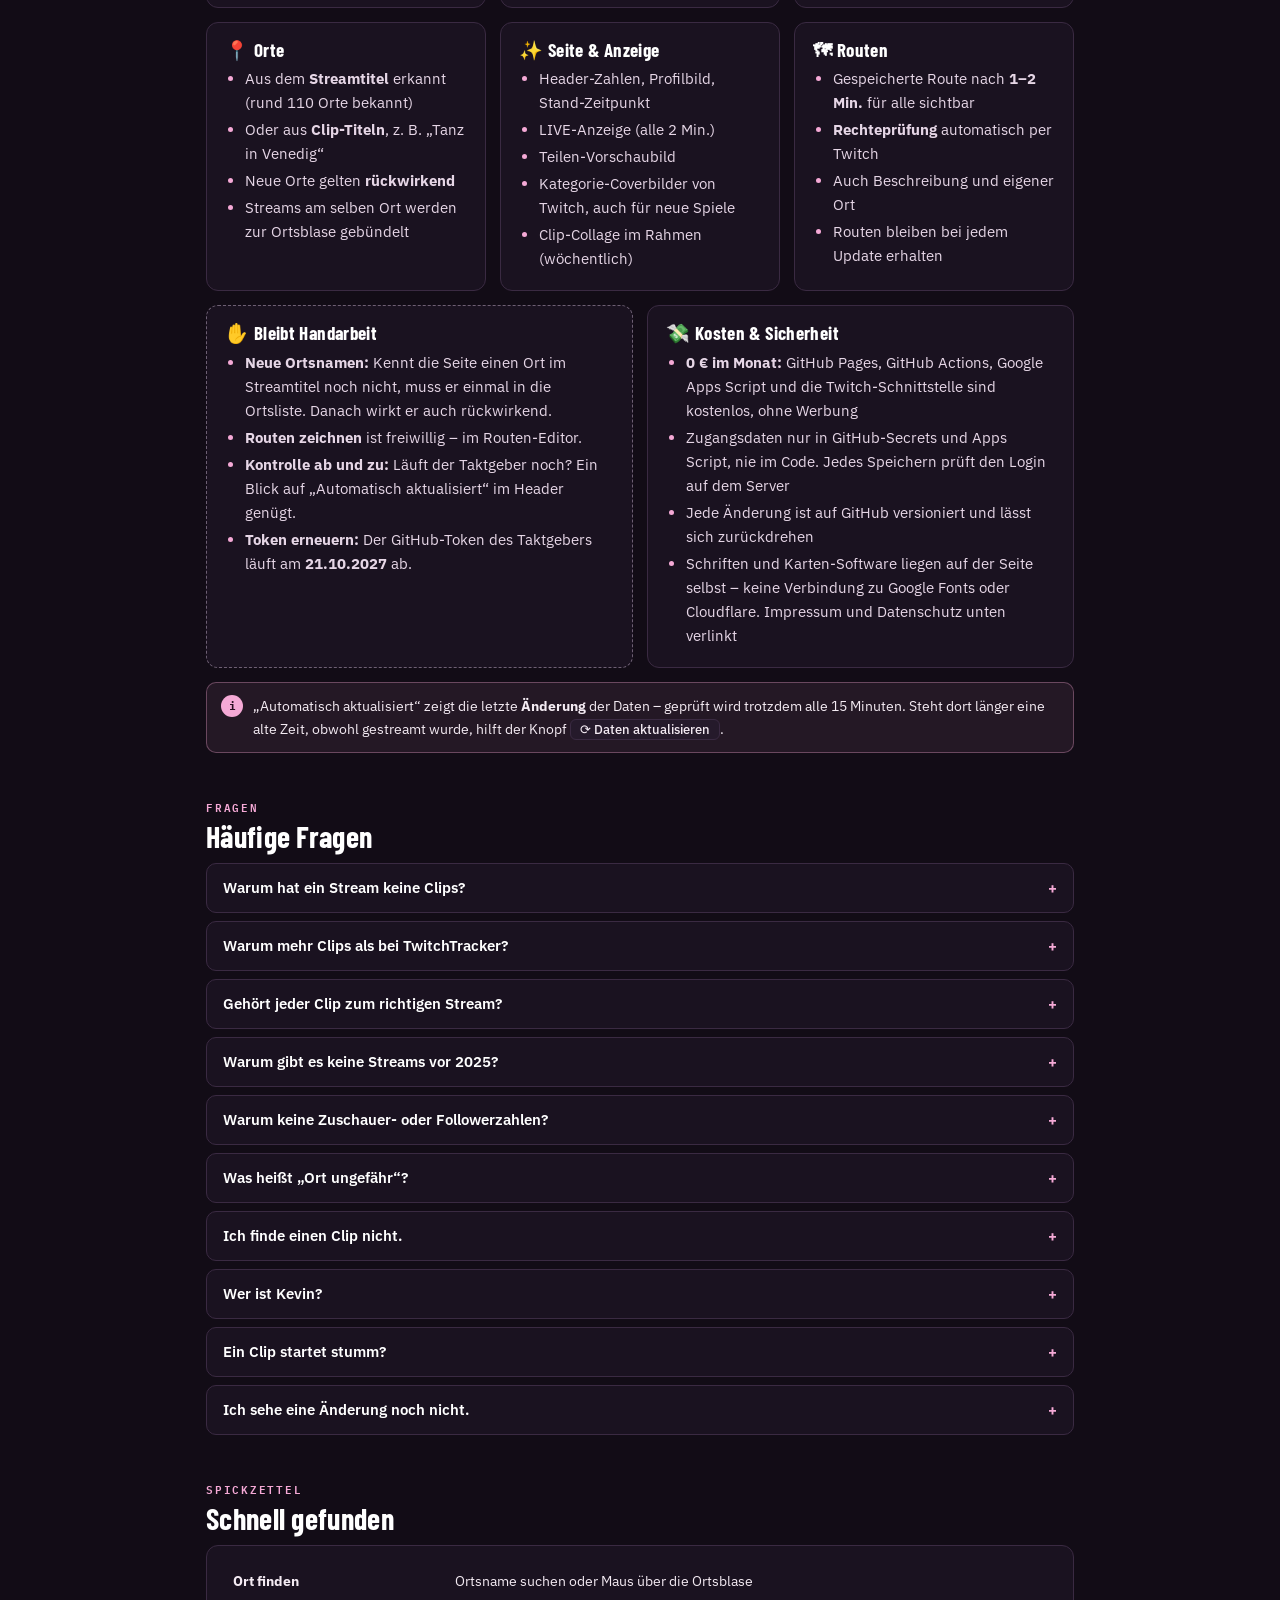
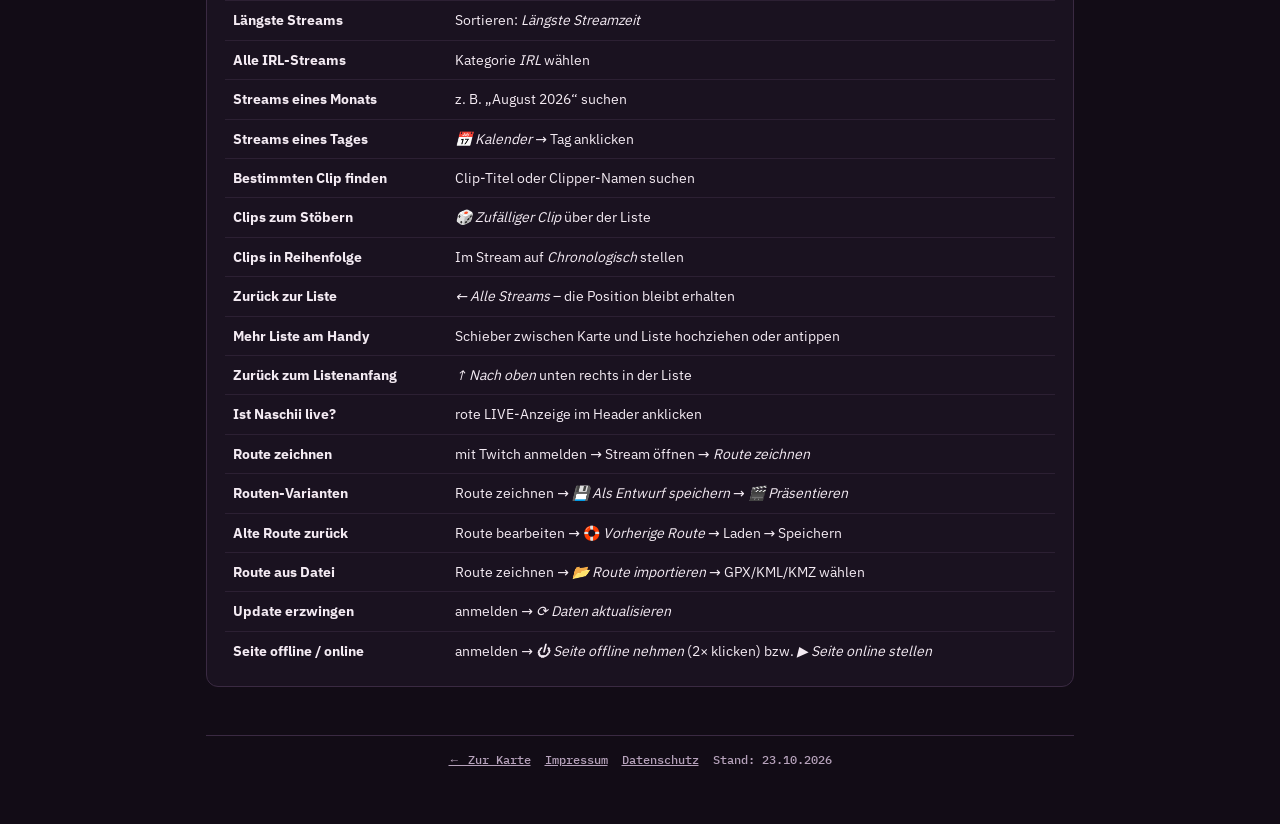
==== commit 92c85685: "Kennzeichen „🏰 HOME“ entfernt – der Ort Nashii´s Castle steht schon in der Zeile Co-Authored-By: Cla" ====
--- a/anleitung.html
+++ b/anleitung.html
@@ -239,7 +239,7 @@
       <li><span class="ui-num">1</span> <b>Stationen</b> mit Namen, z. B. „Altstadt“ – Maus drüber zeigt den Namen.</li>
       <li><span class="ui-play">▶</span> <b>Clip-Marker</b> genau dort, wo der Clip entstand. Maus drüber zeigt Bild, Titel, Uhrzeit und Aufrufe, ein Klick spielt ihn ab.</li>
       <li><span class="ui-tag">ORT UNGEFÄHR</span> = aus dem Streamtitel oder Clip-Titeln erkannt, auf Stadtebene.</li>
-      <li><img src="castle.png" alt="" style="height:22px;vertical-align:-6px"> <b>Nashii´s Castle – die Homebase:</b> Gaming-Streams ohne Ort im Titel landen automatisch in Naschiis Burg (Kennzeichen <span class="ui-tag" style="color:#ffe2b8">🏰 HOME</span>). Steht ein Ort im Titel oder wurde einer von Hand gesetzt, gilt der.</li>
+      <li><img src="castle.png" alt="" style="height:22px;vertical-align:-6px"> <b>Nashii´s Castle – die Homebase:</b> Gaming-Streams ohne Ort im Titel landen automatisch in Naschiis Burg – in der Liste steht dann „Nashii´s Castle“ als Ort. Steht ein Ort im Titel oder wurde einer von Hand gesetzt, gilt der.</li>
       <li>Ein ausgewählter Stream wird hervorgehoben, alles andere tritt zurück.</li>
       <li><img src="kevin.png" alt="" style="height:18px;vertical-align:-4px"> <b>Kevin, das Croissant:</b> Naschiis Kuscheltier ging vermutlich auf der Polaris in Hamburg verloren. Auf der Karte sind der Ort, an dem er verloren ging, seine letzte Sichtung und ein paar <i>vermutete Aufenthaltsorte</i> markiert – Maus drüber oder antippen zeigt, was er dort angeblich treibt. Am Computer stehen alle Kevin-Orte unter „Wo ist Kevin?“ in der rechten Seitenleiste – ein Klick fliegt direkt hin.</li>
     </ul>
@@ -297,7 +297,7 @@
   <div class="split">
     <div class="mcard"><div><div class="d"><i></i>Fr., 16. Oktober 2026 · 16:13 <span class="ui-tag r">ROUTE</span></div><h4>☀️ Schönes Wetter genießen in Düsseldorf ☀️</h4><div class="m"><span>5 Std. 33 Min.</span><span>Düsseldorf</span><span>55 Clips</span></div></div><div class="side"><div class="cb"><b></b>IRL</div><div class="thumbm"></div></div></div>
     <ul>
-      <li>Datum und Startzeit, Kennzeichen <span class="ui-tag r">ROUTE</span>, <span class="ui-tag">ORT UNGEFÄHR</span>, <span class="ui-tag">🏰 HOME</span> oder <span class="ui-live">● LIVE</span></li>
+      <li>Datum und Startzeit, Kennzeichen <span class="ui-tag r">ROUTE</span>, <span class="ui-tag">ORT UNGEFÄHR</span> oder <span class="ui-live">● LIVE</span></li>
       <li>Dauer, Ort und Anzahl Clips</li>
       <li>Rechts die <b>Kategorie mit Twitch-Coverbild</b> und das Vorschaubild des Top-Clips</li>
       <li>Oben in der Liste: <b>„Heute vor einem Jahr“</b> – links der Stream, rechts der beste Clip von diesem Tag</li>
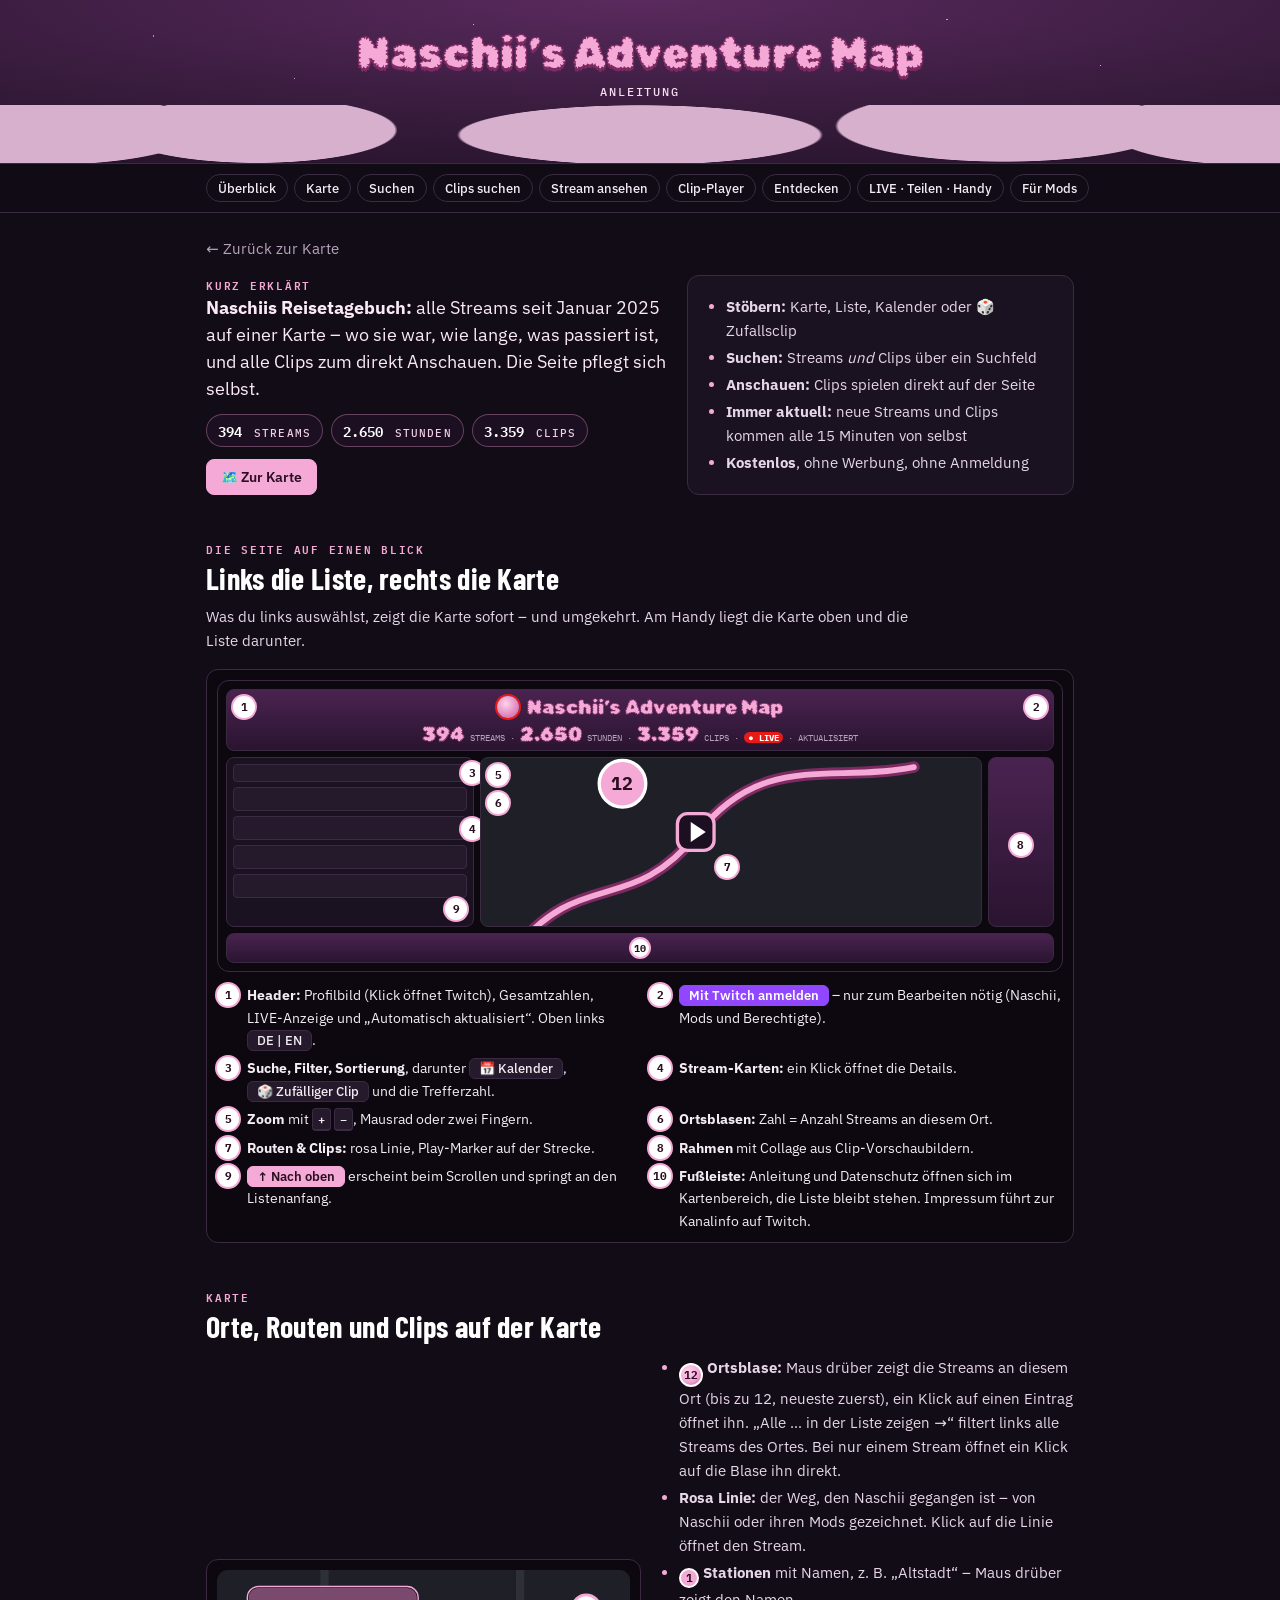
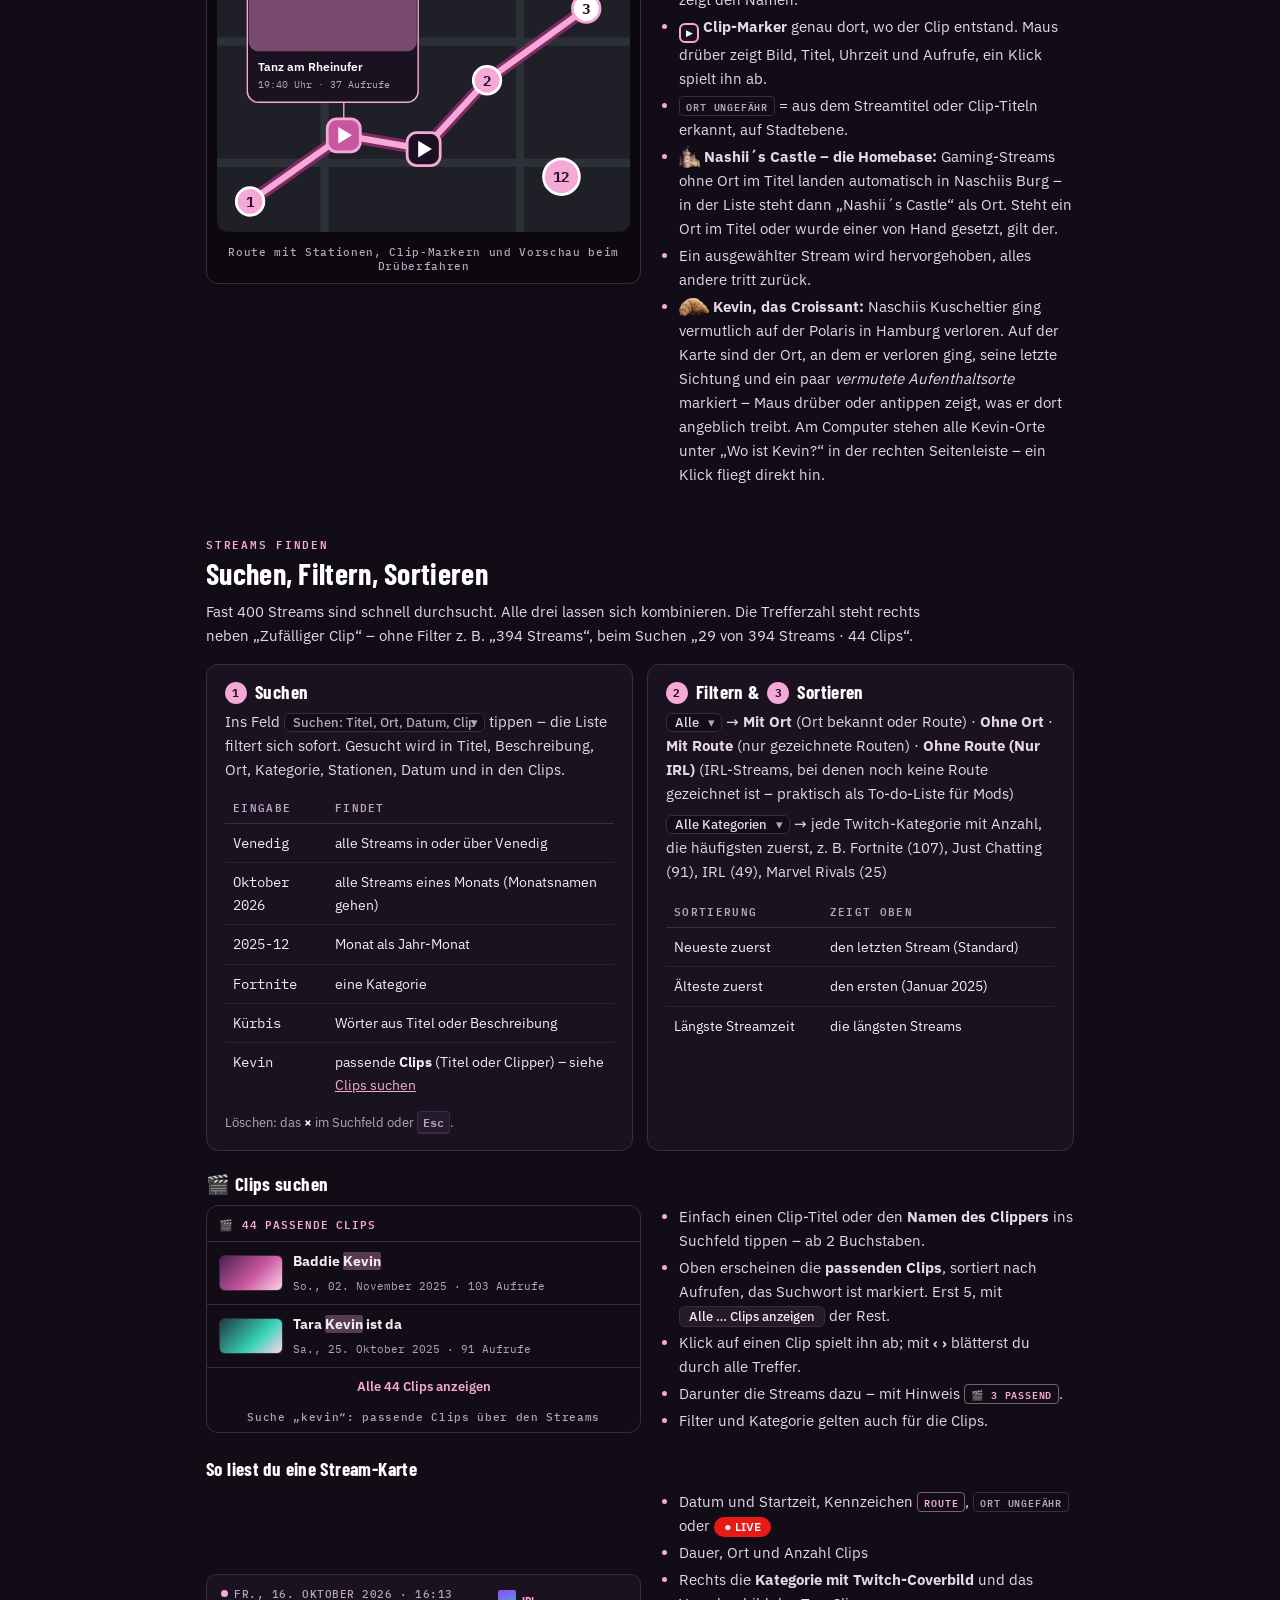
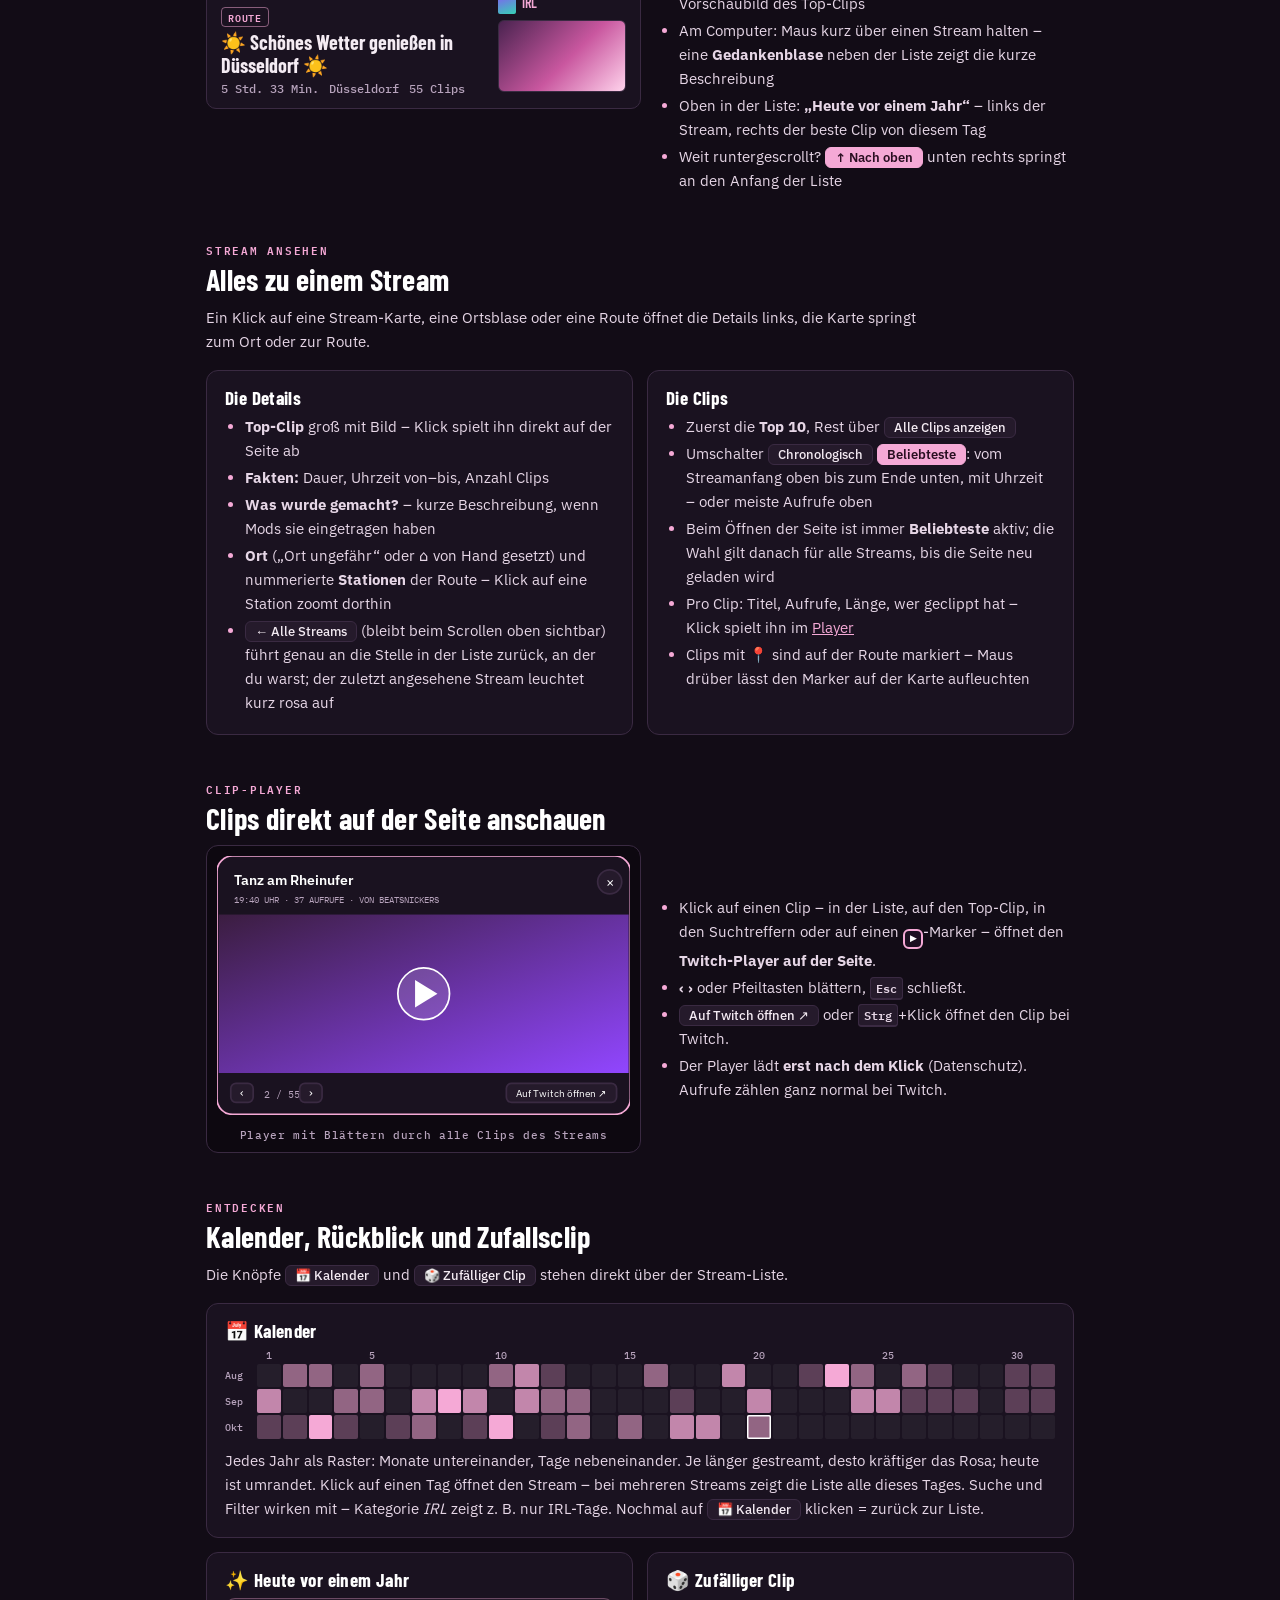
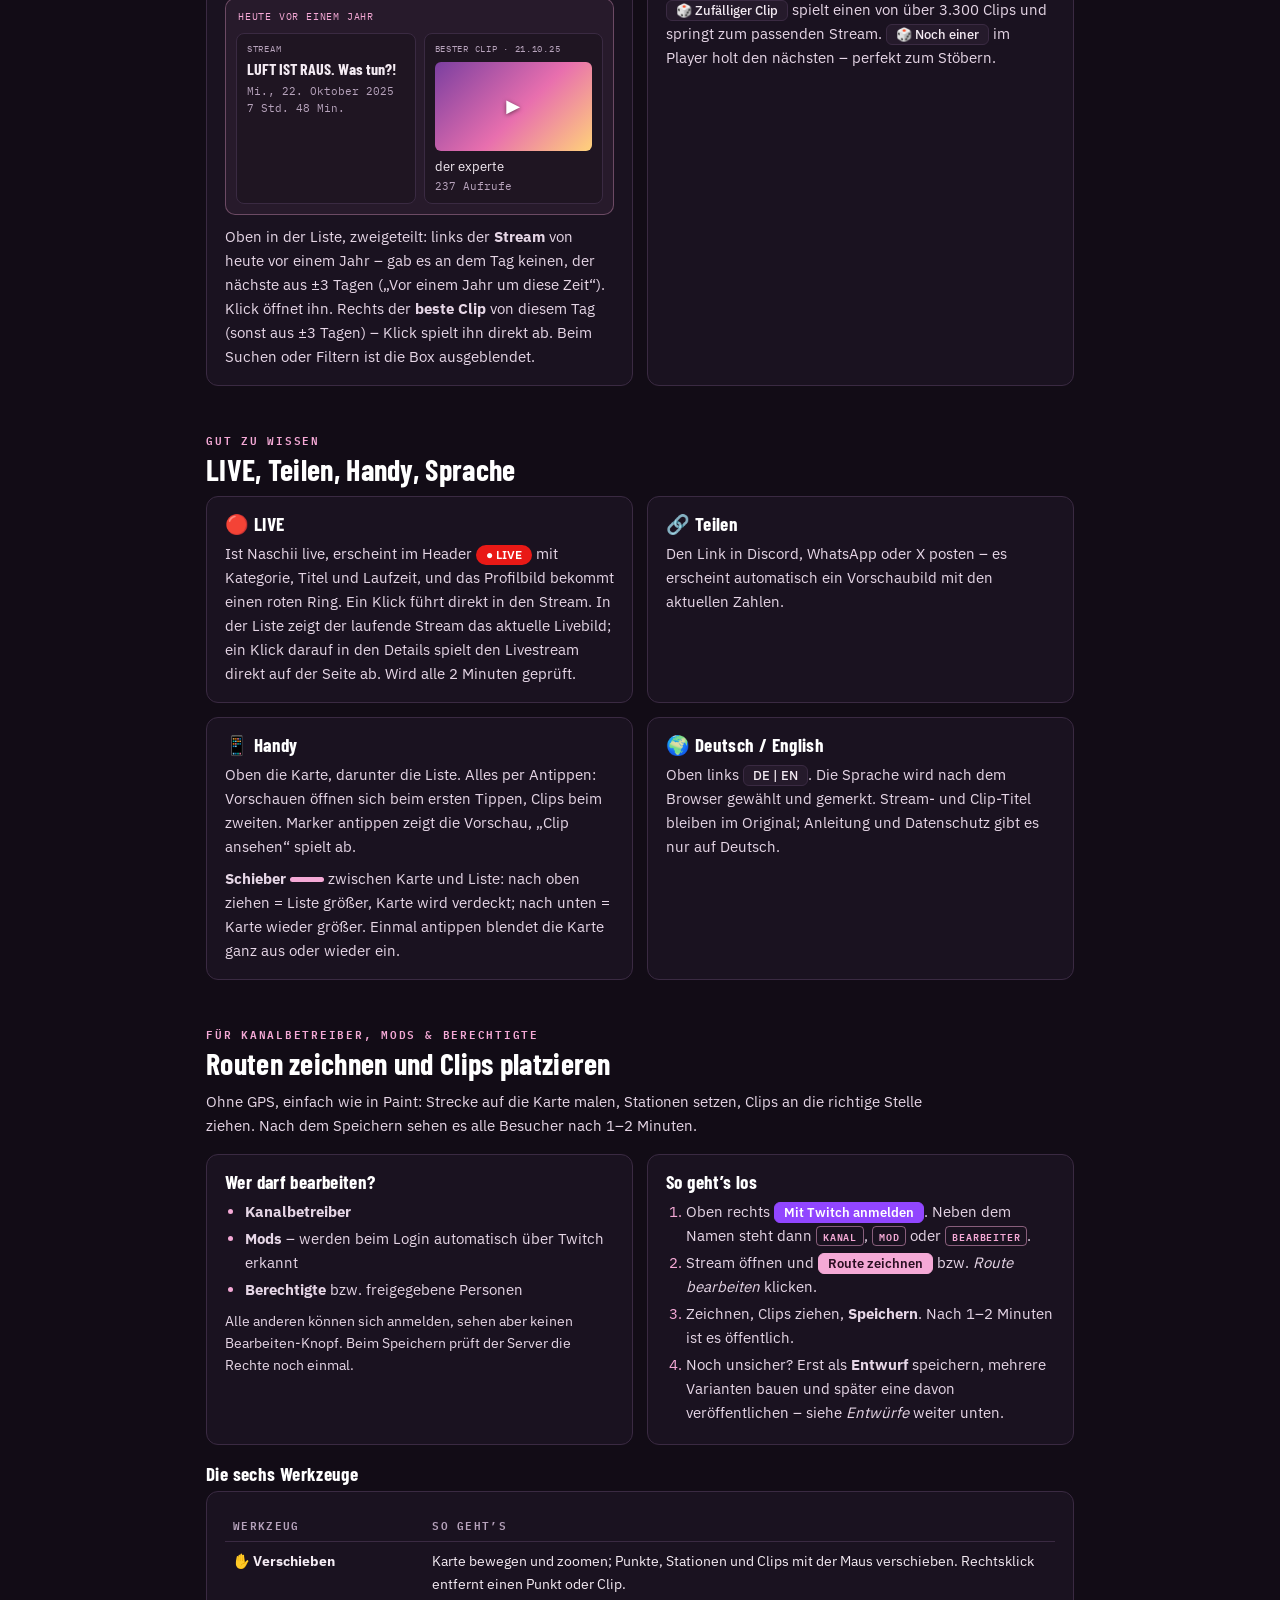
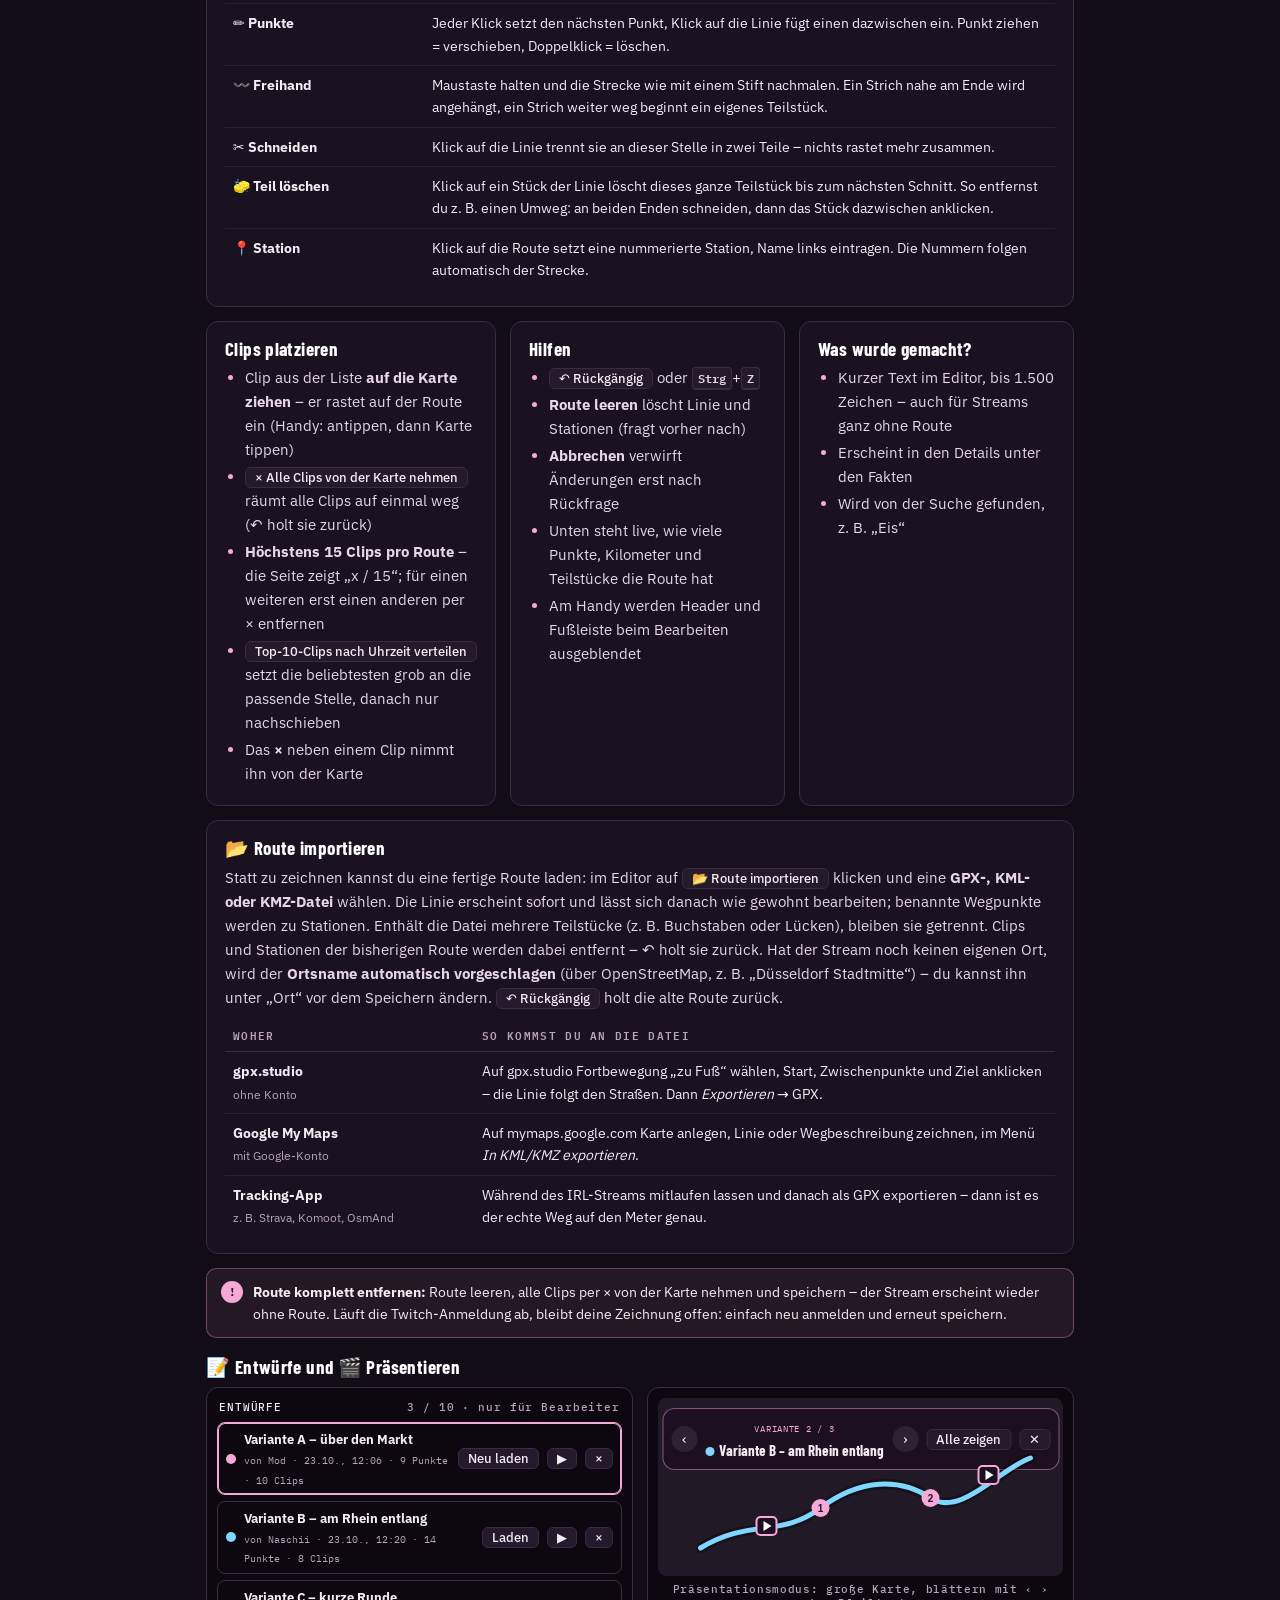
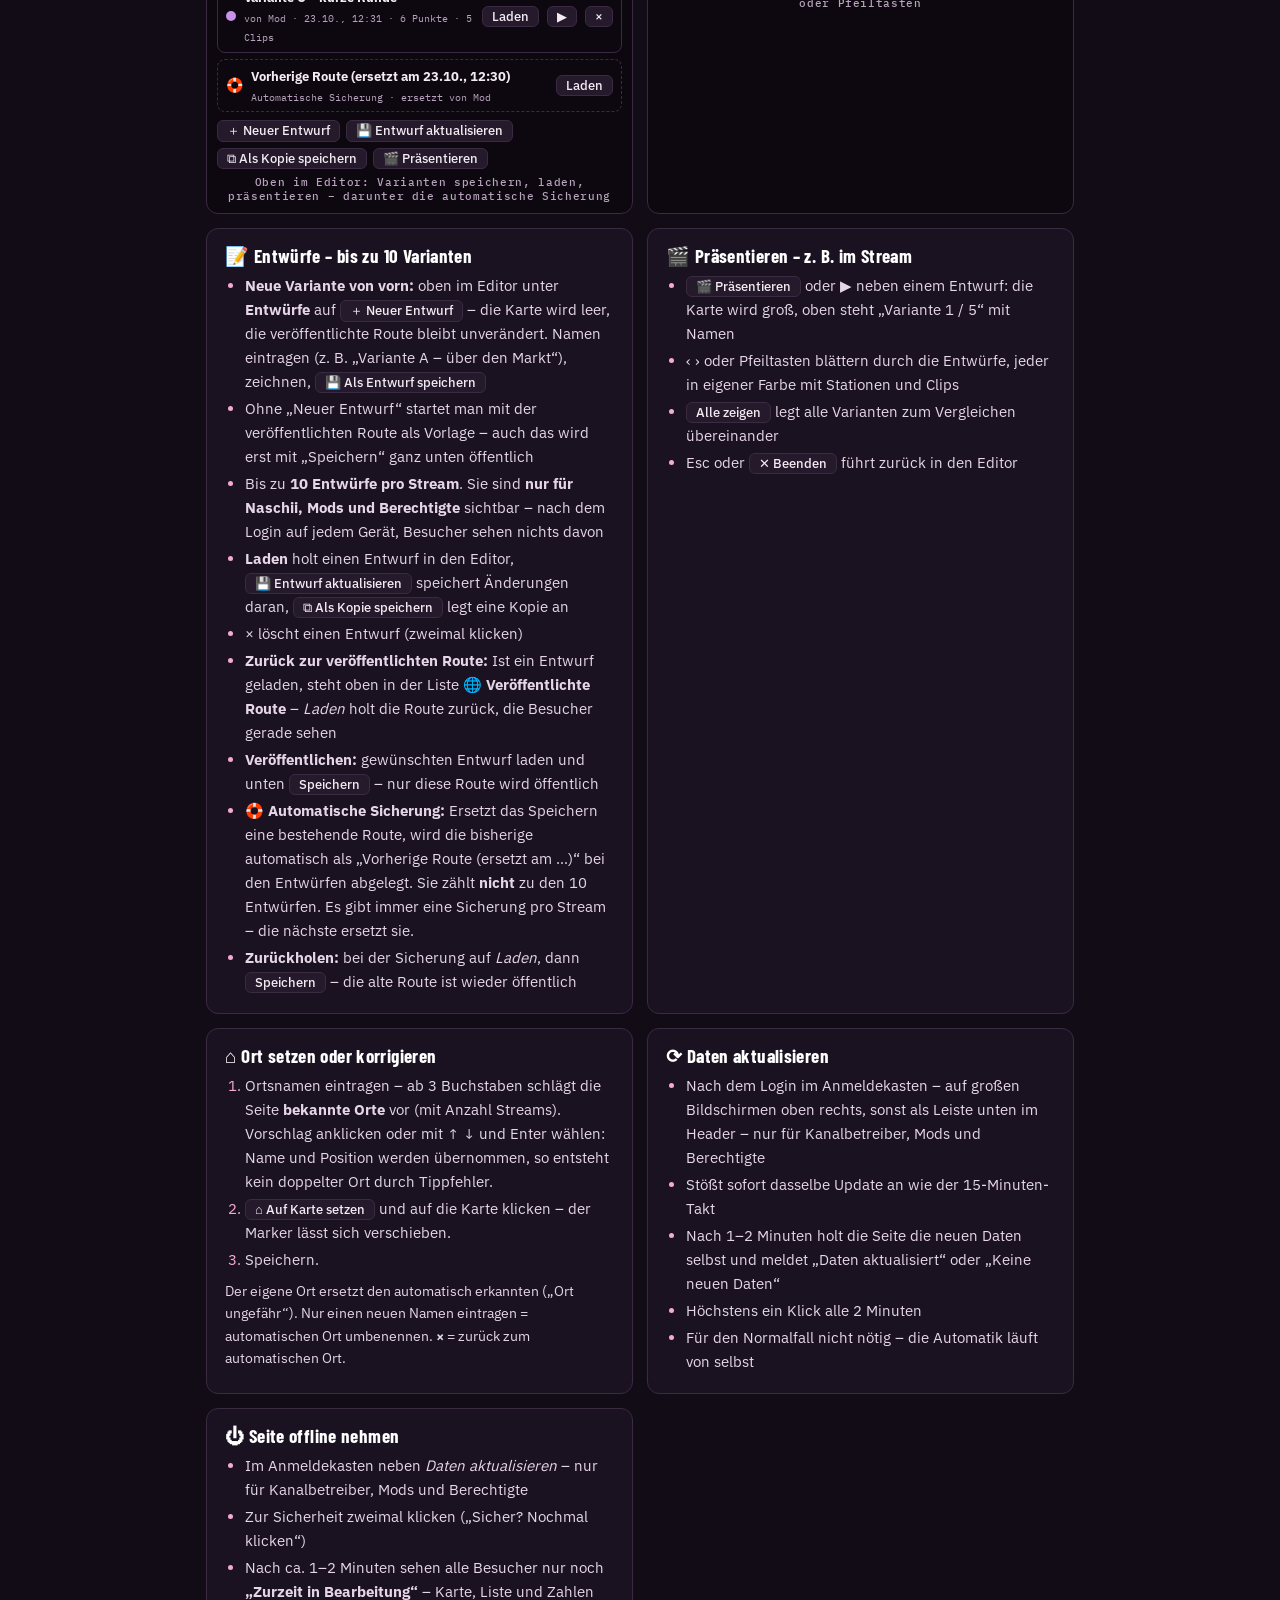
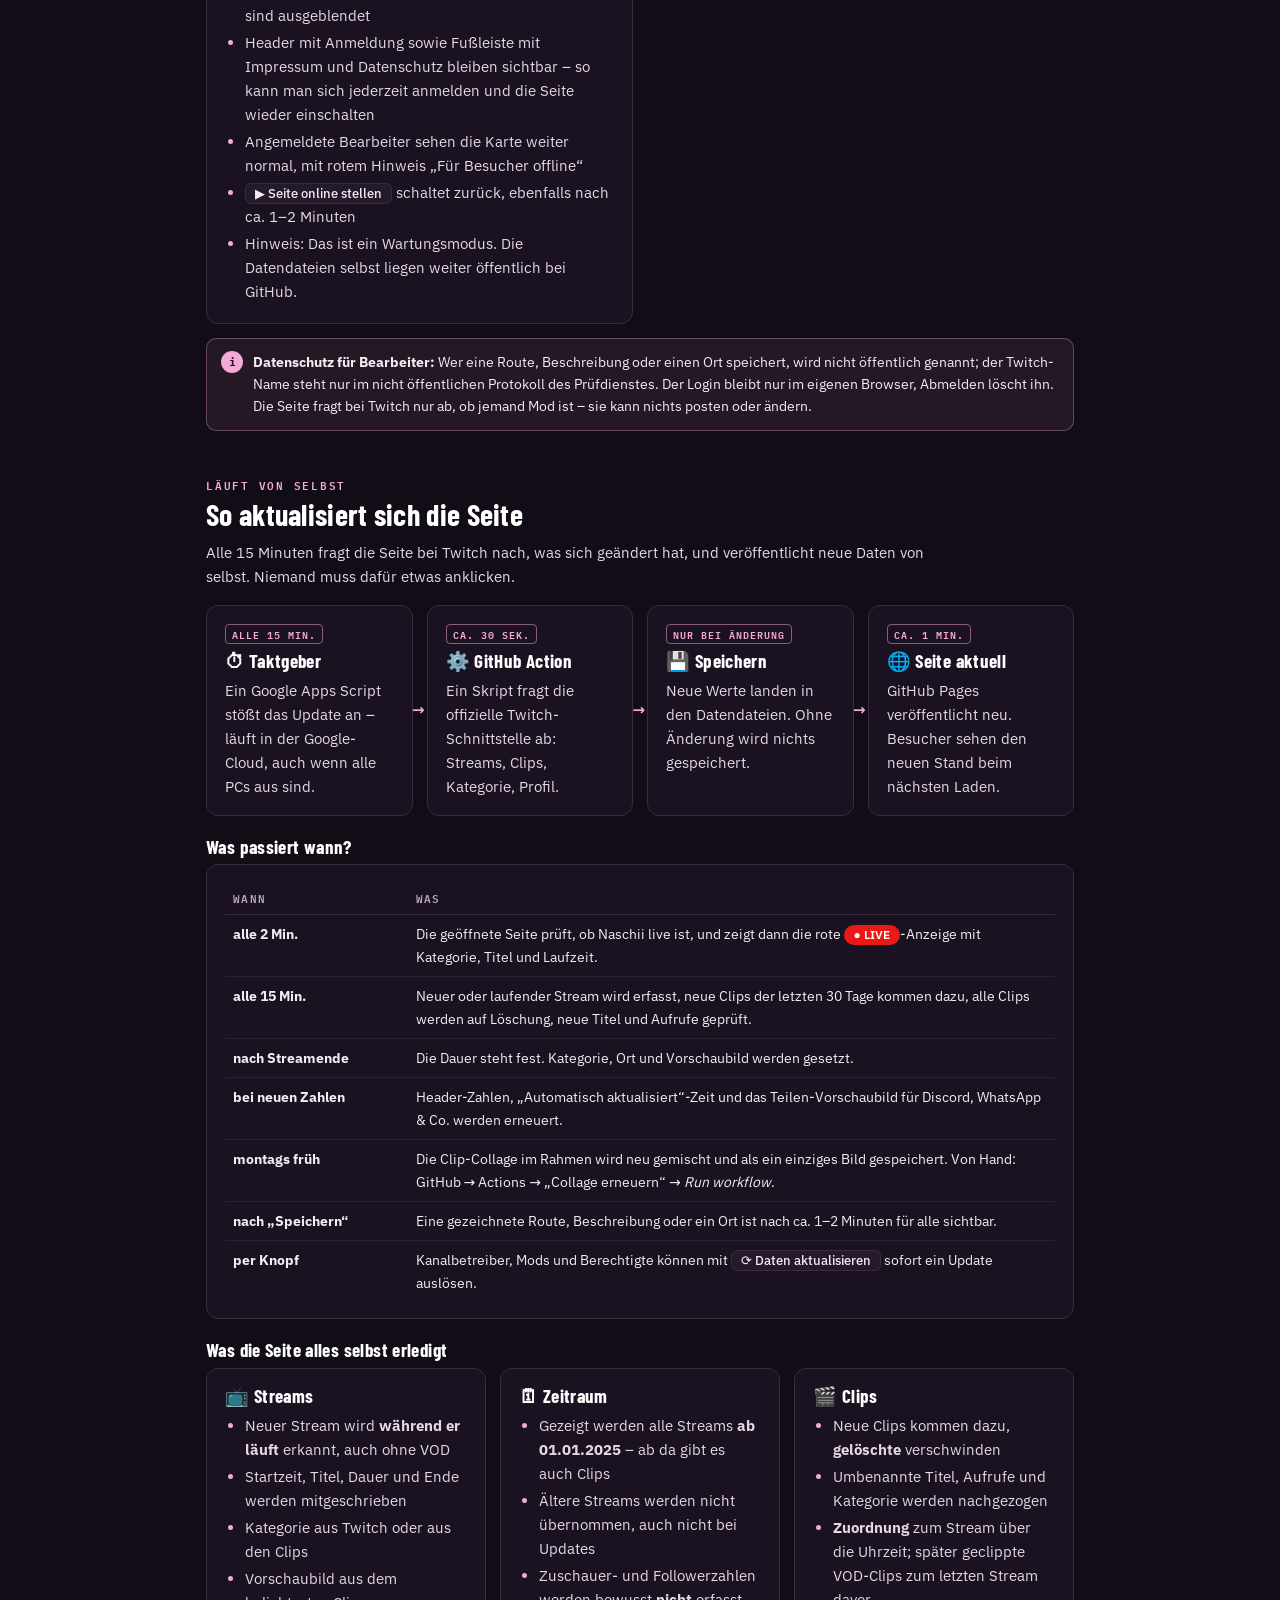
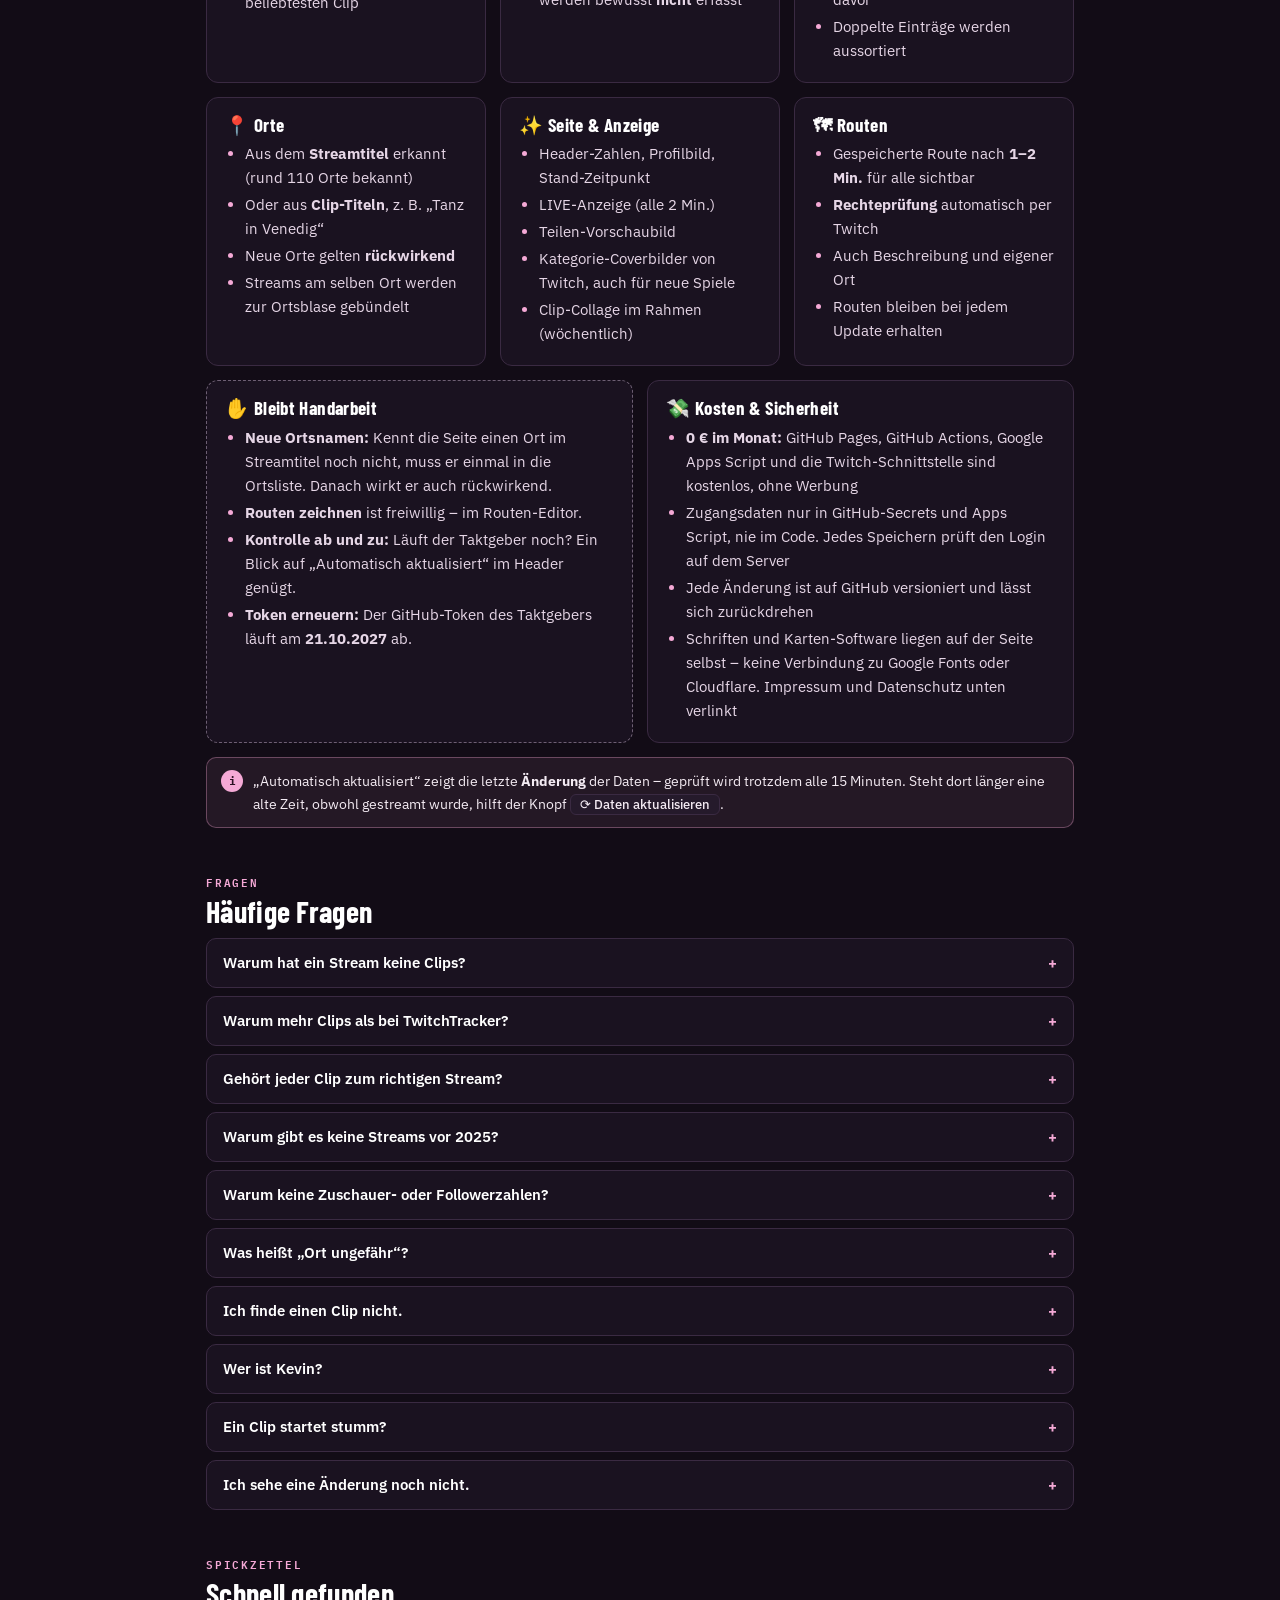
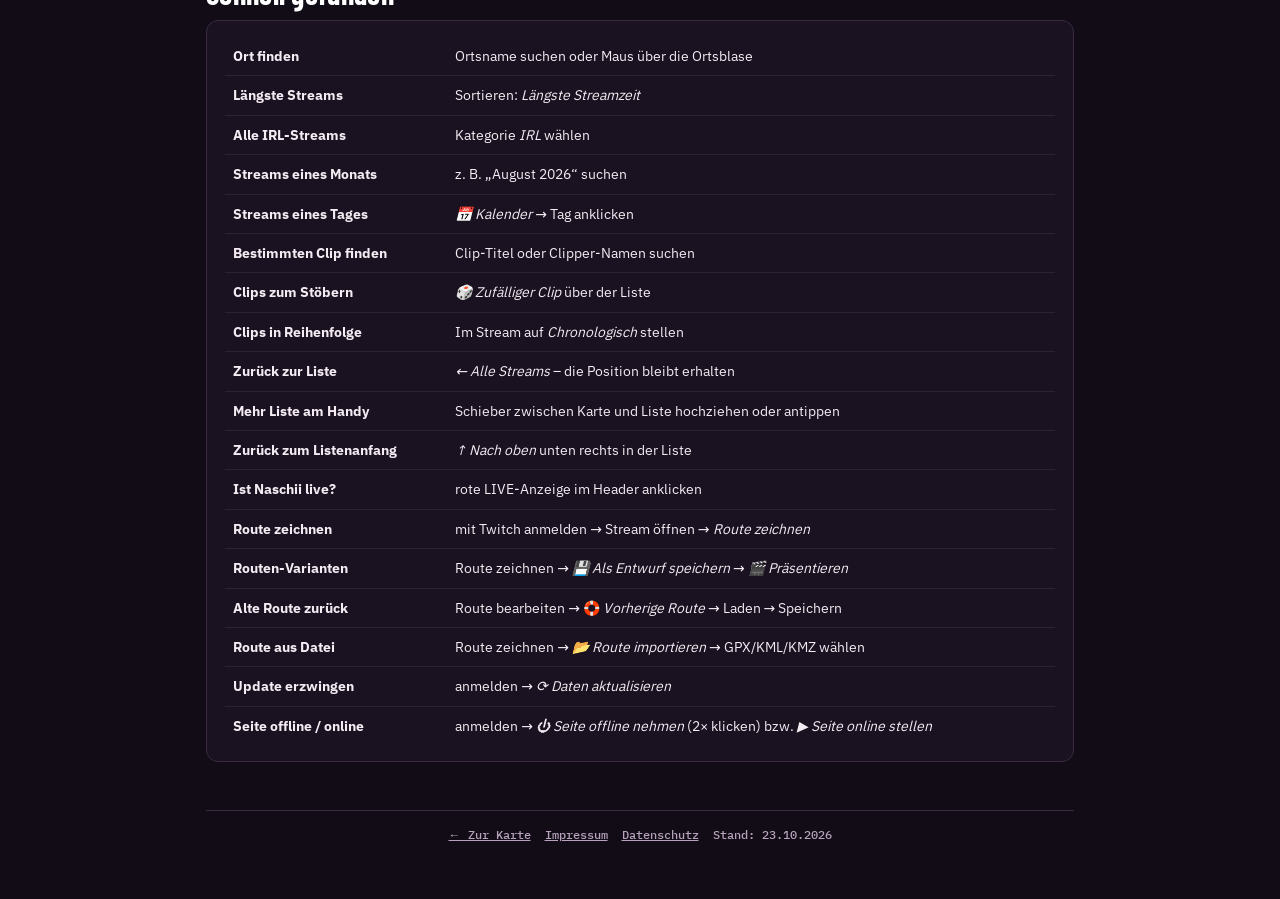
==== commit 65108e42: "Gedankenblase mit Beschreibung beim Drüberfahren in der Streamliste (nur am PC) Co-Authored-By: Clau" ====
--- a/anleitung.html
+++ b/anleitung.html
@@ -300,6 +300,7 @@
       <li>Datum und Startzeit, Kennzeichen <span class="ui-tag r">ROUTE</span>, <span class="ui-tag">ORT UNGEFÄHR</span> oder <span class="ui-live">● LIVE</span></li>
       <li>Dauer, Ort und Anzahl Clips</li>
       <li>Rechts die <b>Kategorie mit Twitch-Coverbild</b> und das Vorschaubild des Top-Clips</li>
+      <li>Am Computer: Maus kurz über einen Stream halten – eine <b>Gedankenblase</b> neben der Liste zeigt die kurze Beschreibung</li>
       <li>Oben in der Liste: <b>„Heute vor einem Jahr“</b> – links der Stream, rechts der beste Clip von diesem Tag</li>
       <li>Weit runtergescrollt? <span class="ui-btn p">↑ Nach oben</span> unten rechts springt an den Anfang der Liste</li>
     </ul>
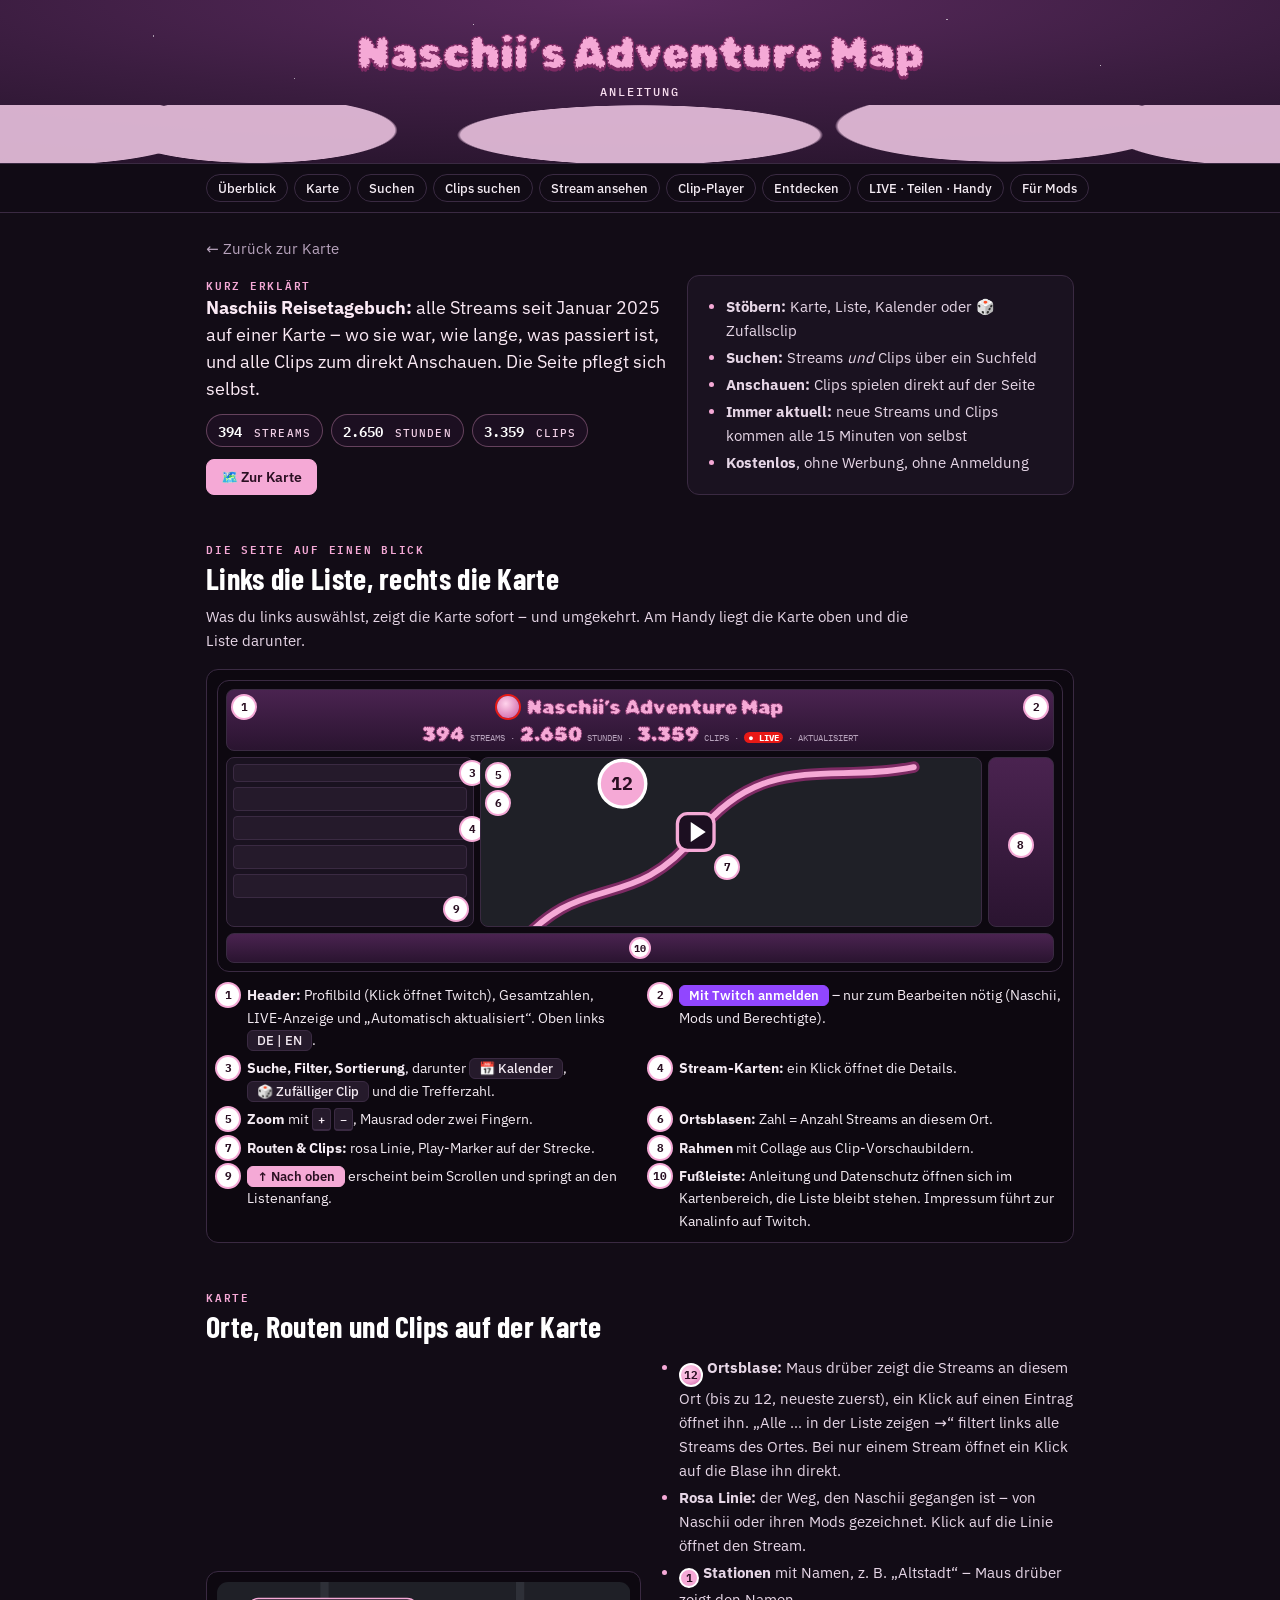
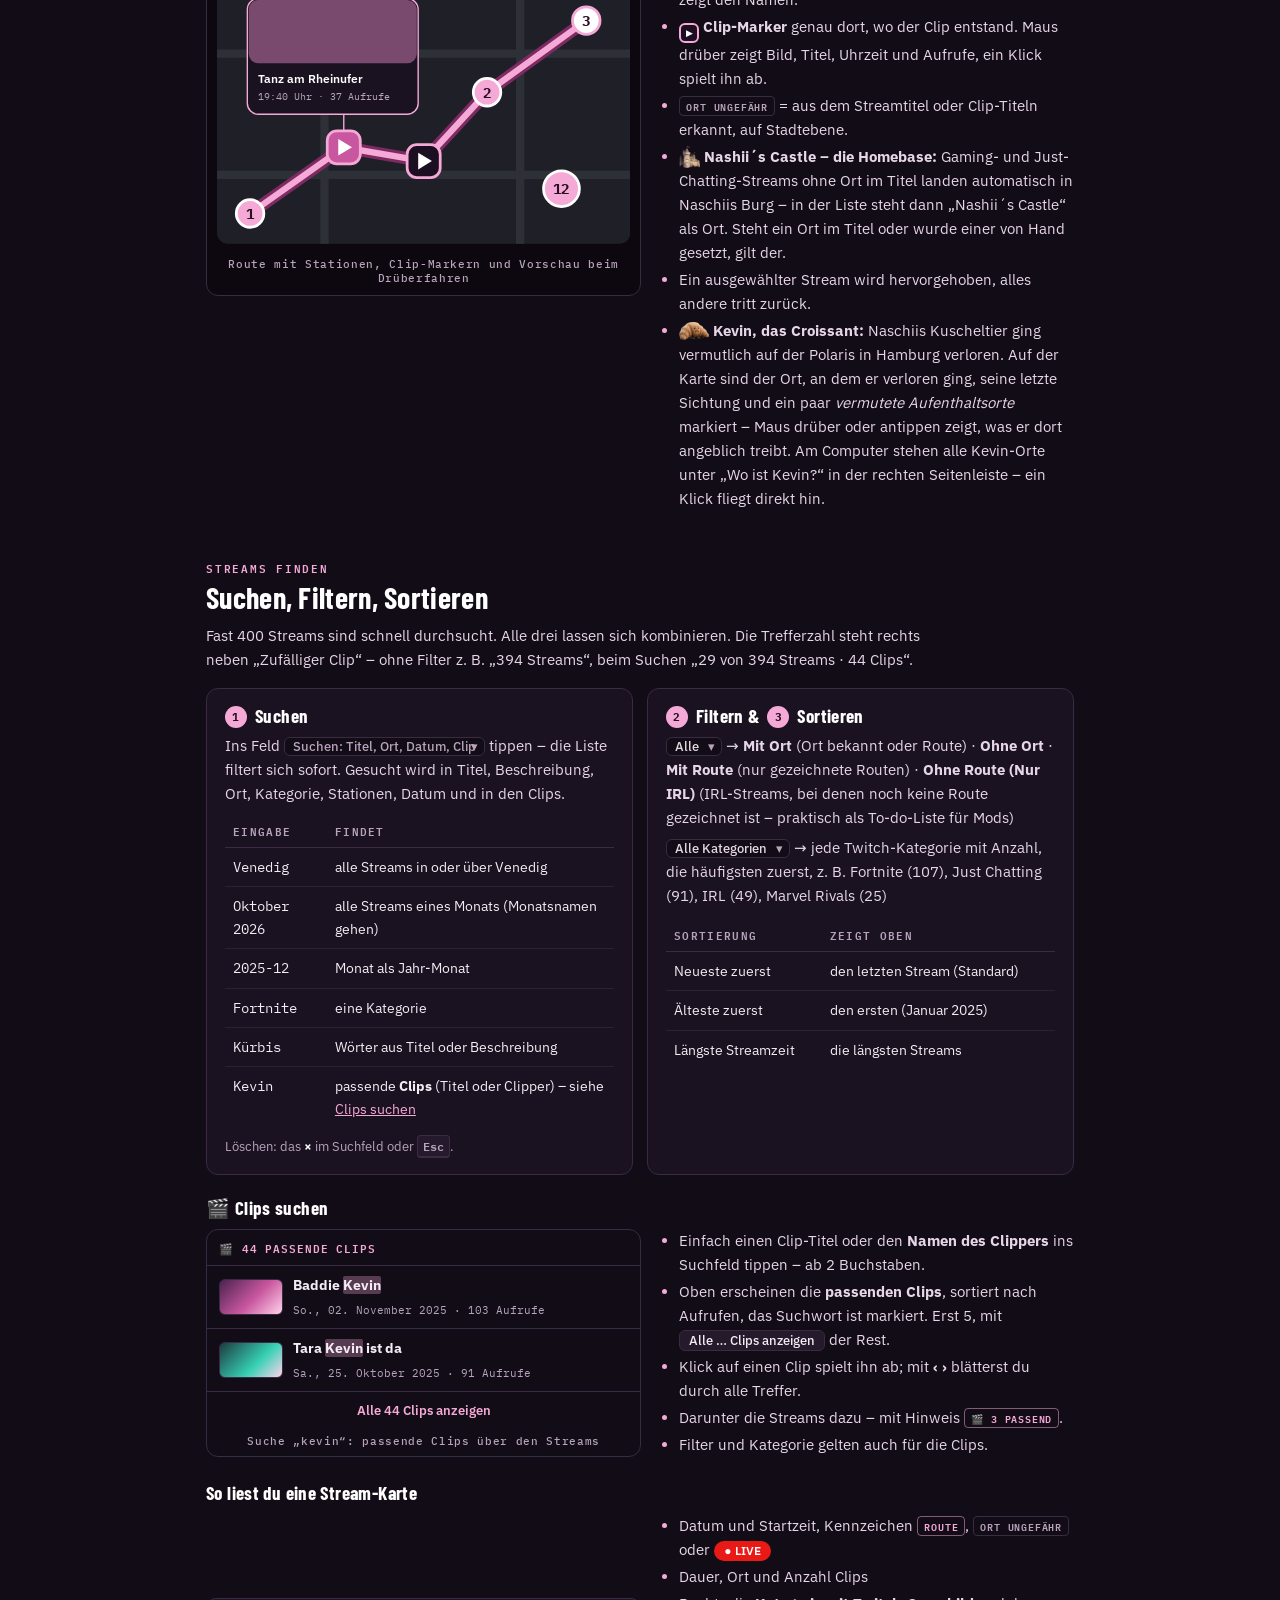
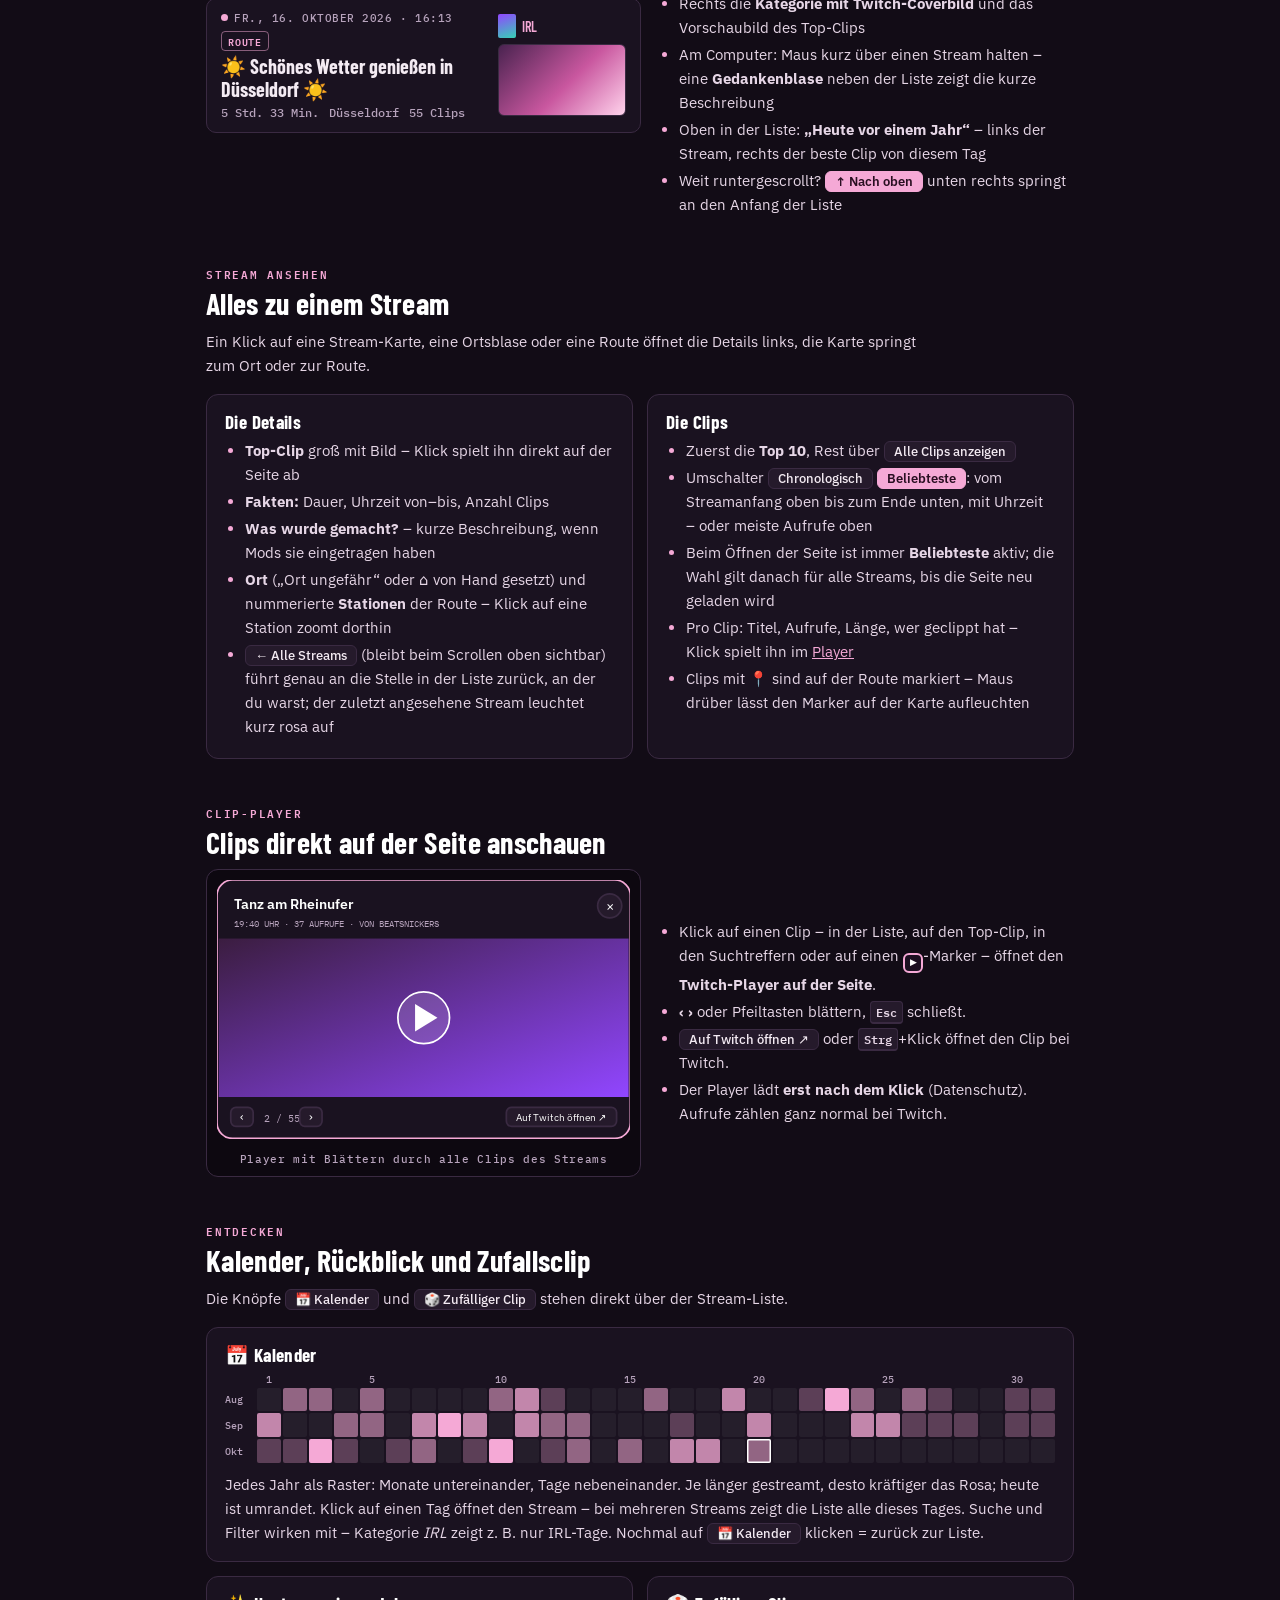
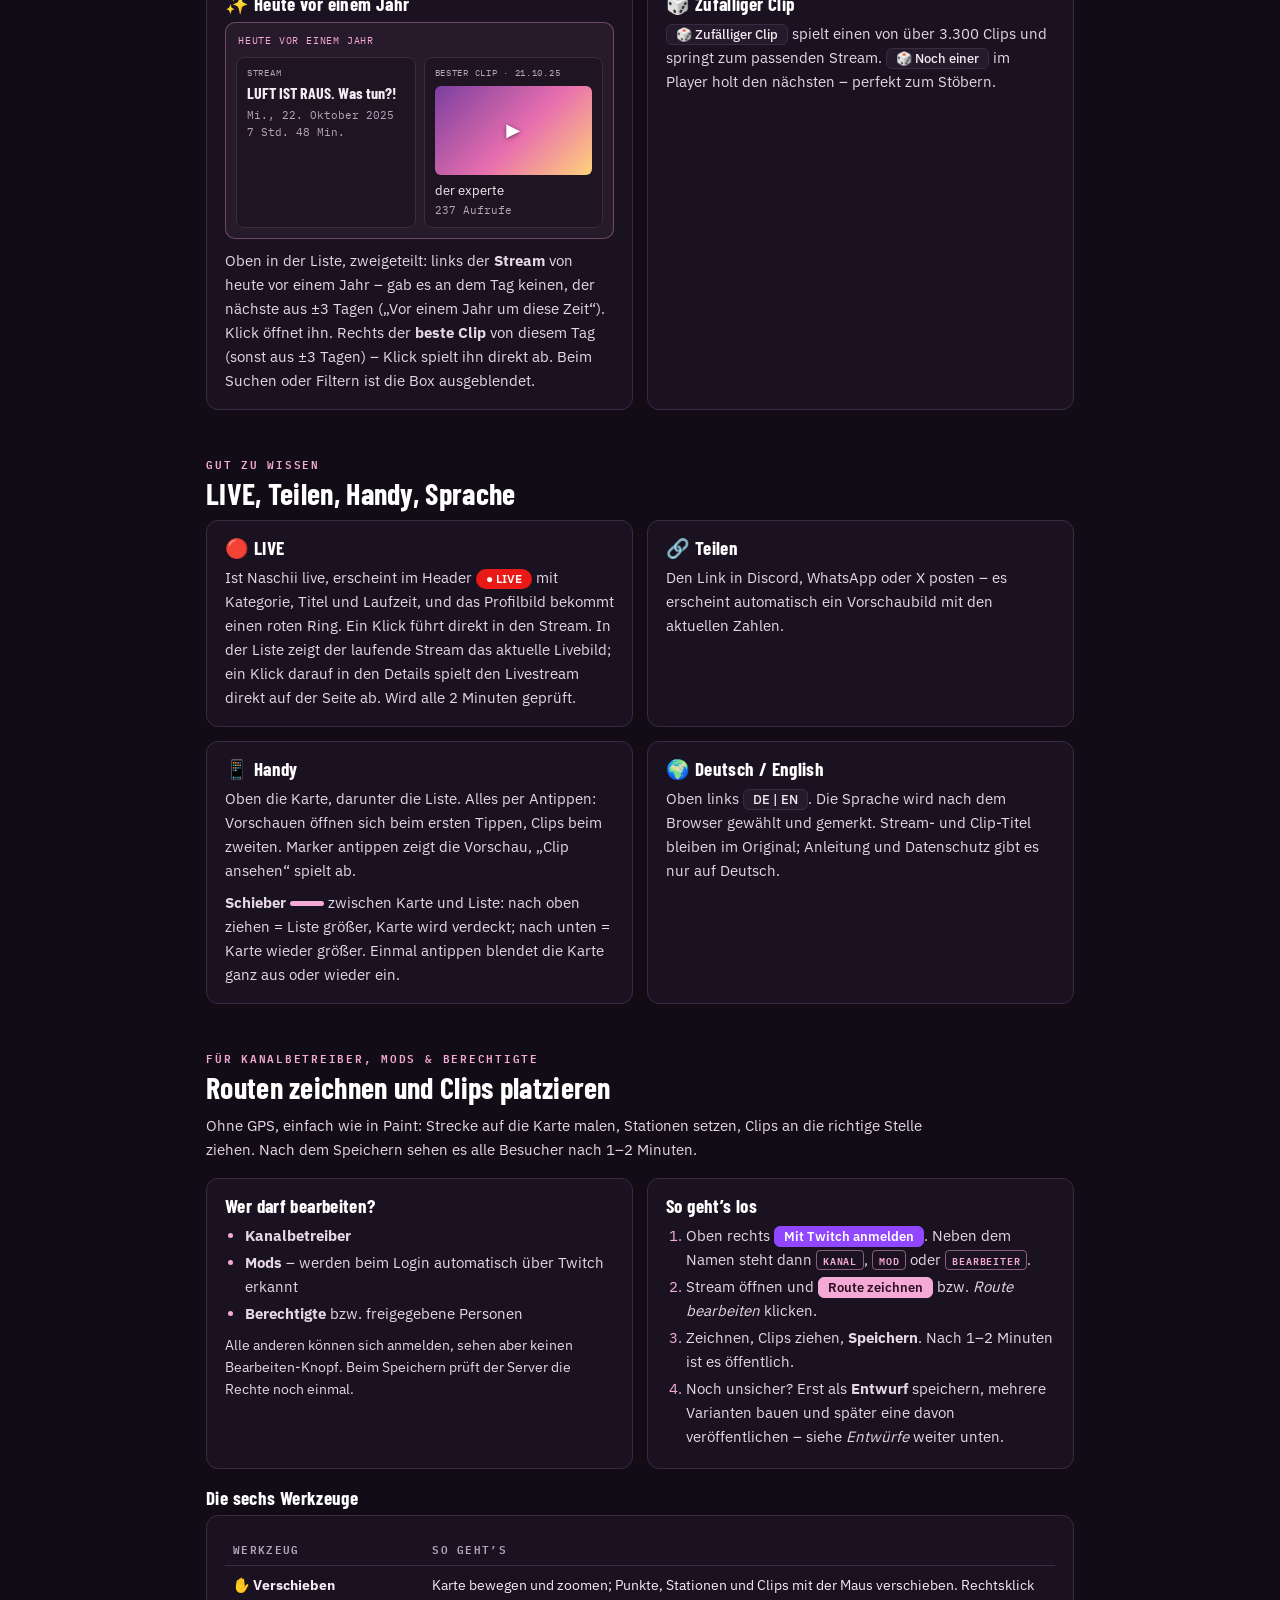
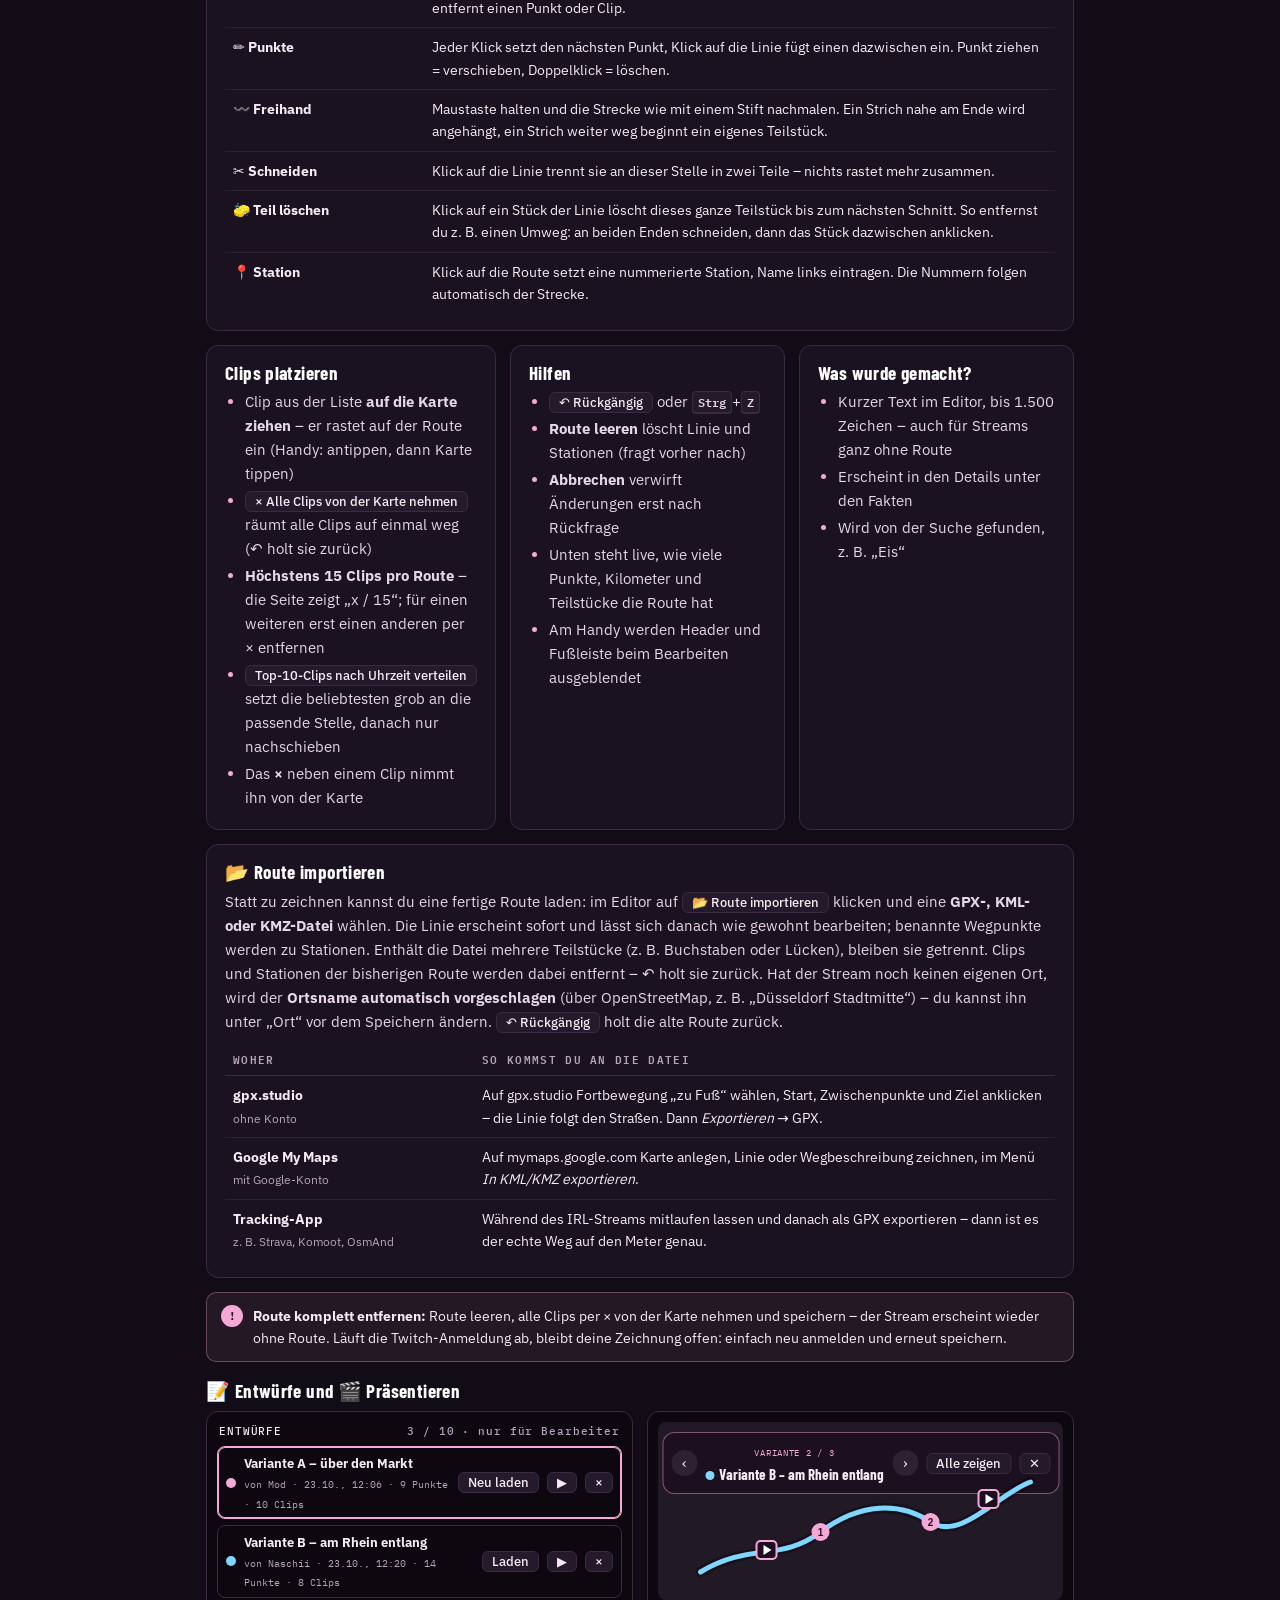
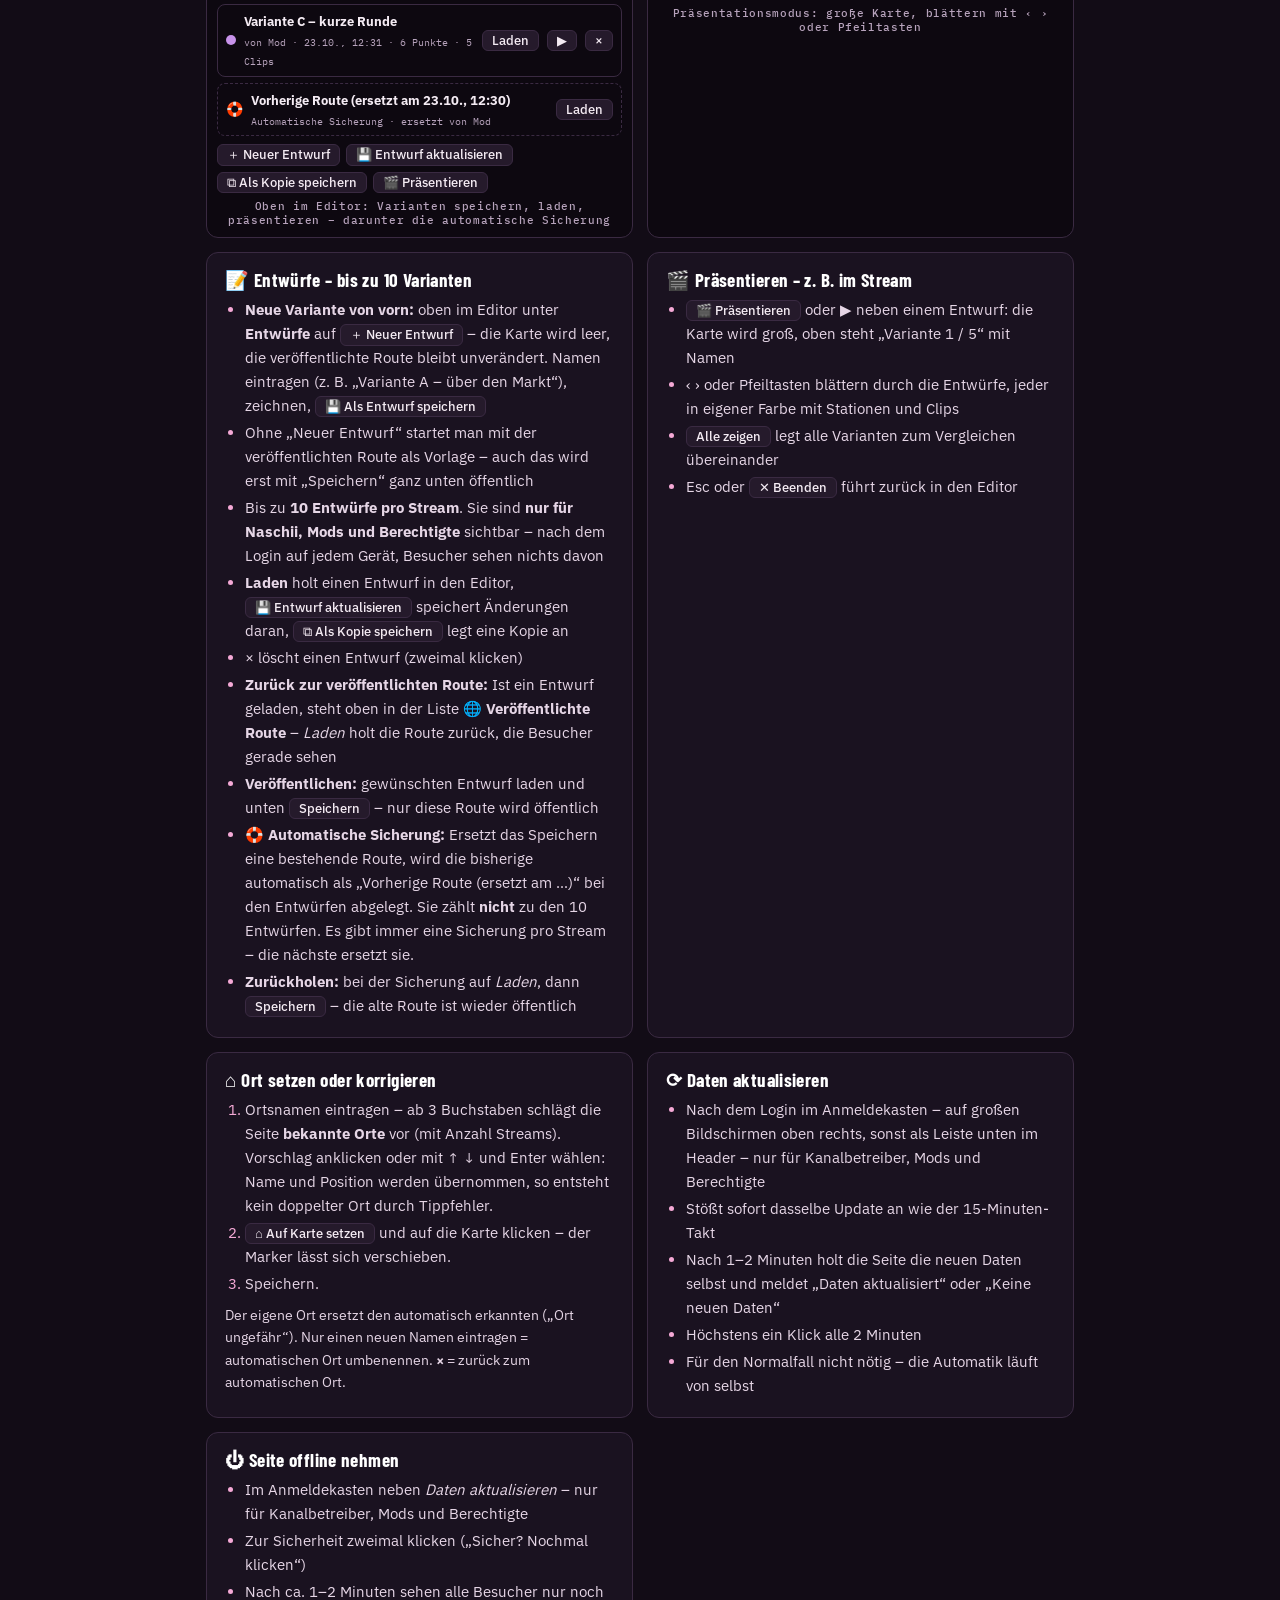
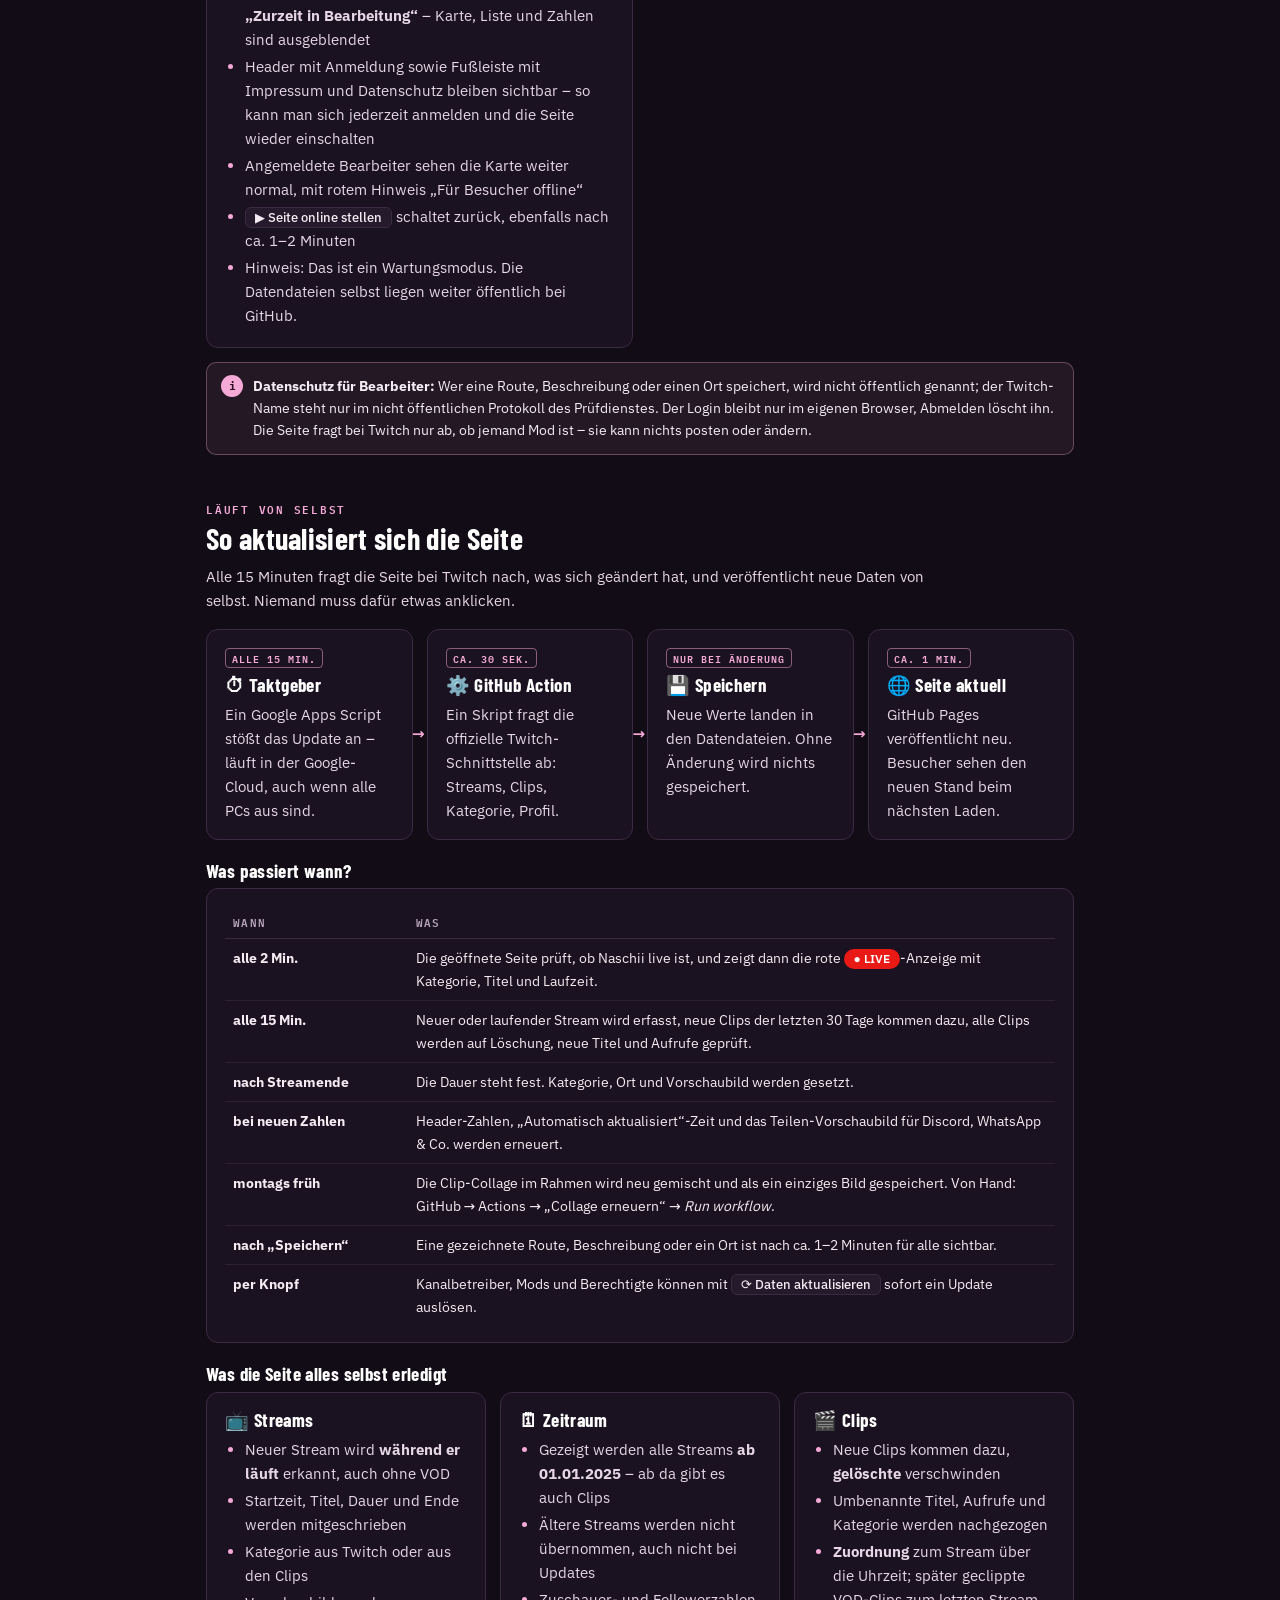
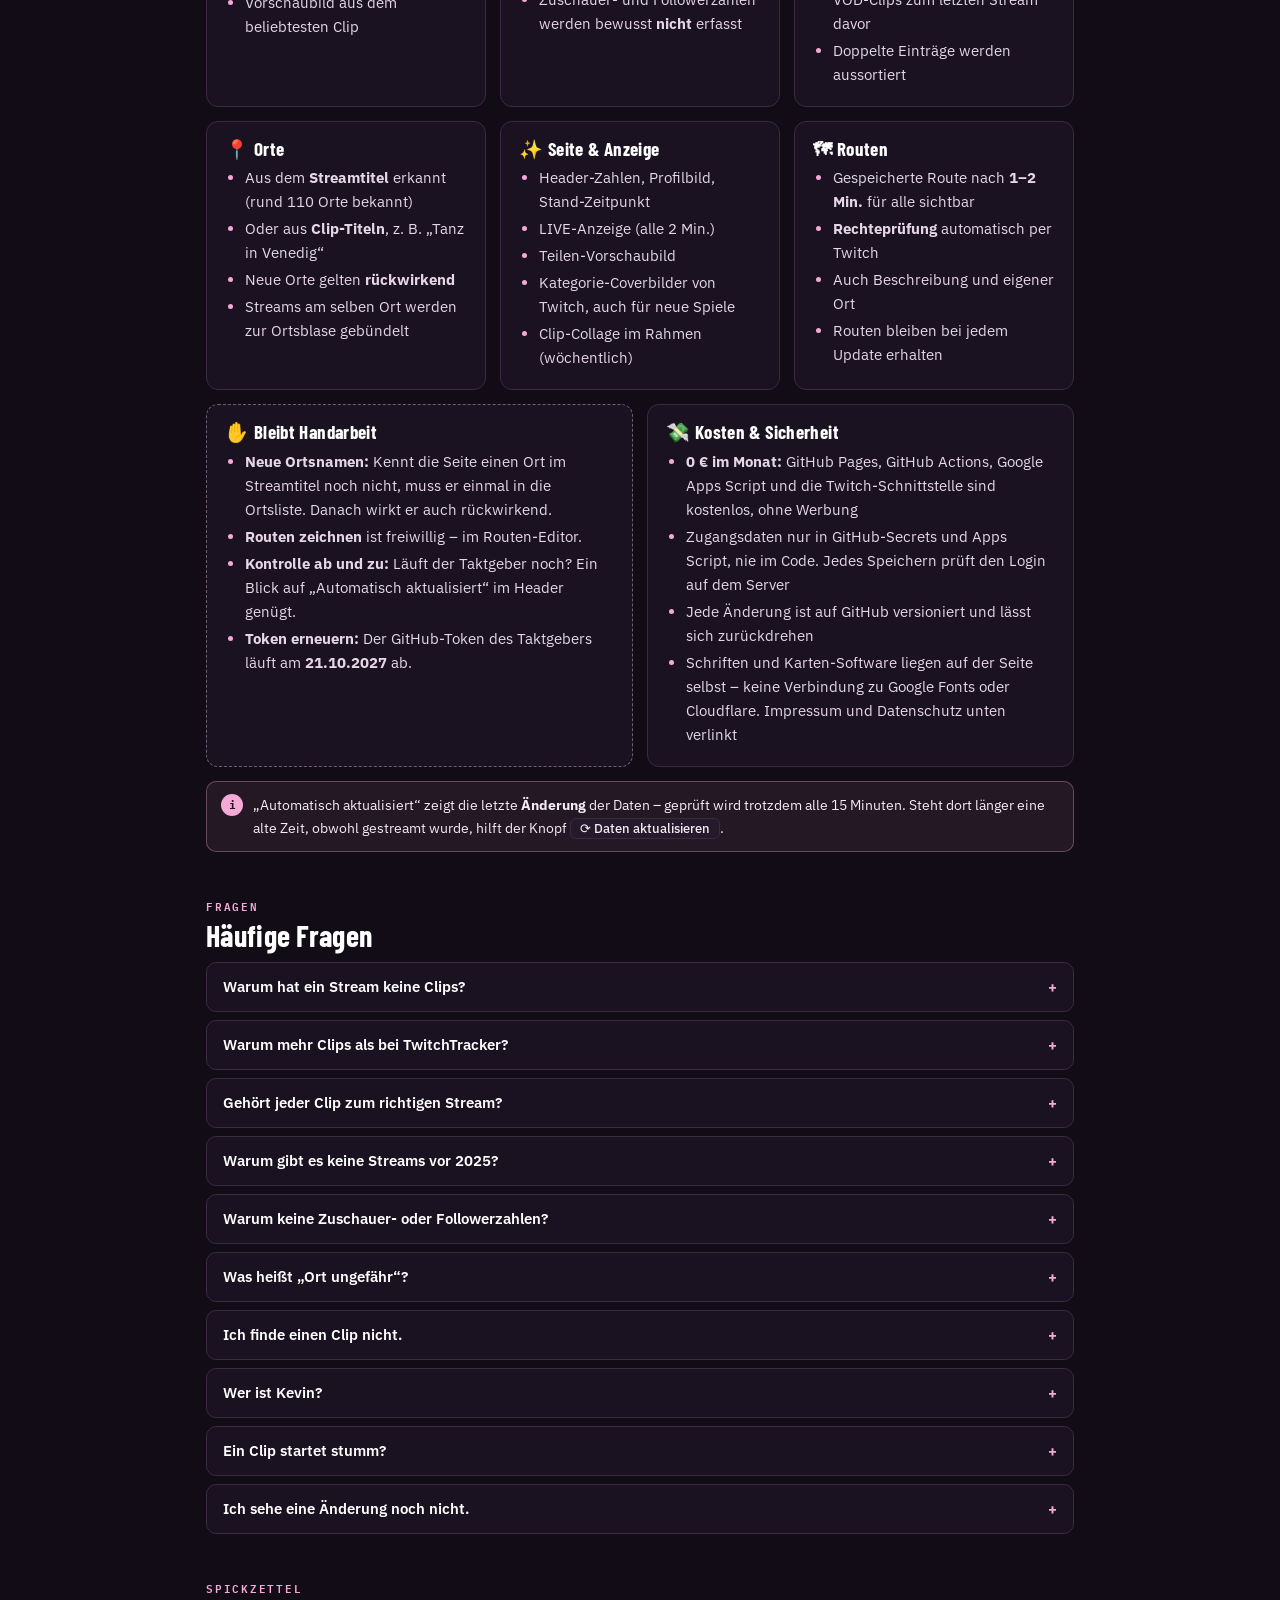
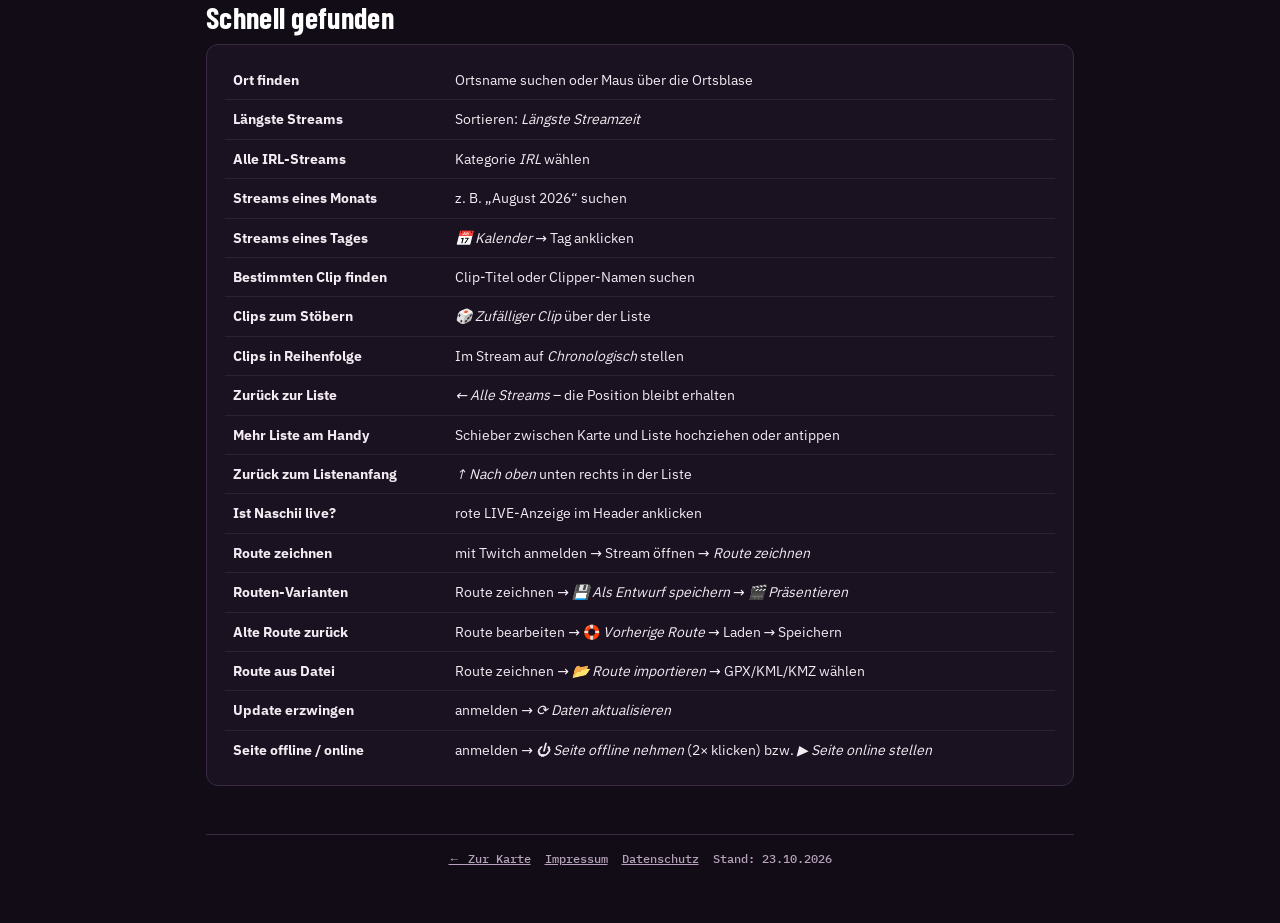
==== commit bc15088e: "Just-Chatting-Streams ohne Ort landen in Nashii´s Castle Co-Authored-By: Claude Opus 5.5 <noreply@an" ====
--- a/anleitung.html
+++ b/anleitung.html
@@ -239,7 +239,7 @@
       <li><span class="ui-num">1</span> <b>Stationen</b> mit Namen, z. B. „Altstadt“ – Maus drüber zeigt den Namen.</li>
       <li><span class="ui-play">▶</span> <b>Clip-Marker</b> genau dort, wo der Clip entstand. Maus drüber zeigt Bild, Titel, Uhrzeit und Aufrufe, ein Klick spielt ihn ab.</li>
       <li><span class="ui-tag">ORT UNGEFÄHR</span> = aus dem Streamtitel oder Clip-Titeln erkannt, auf Stadtebene.</li>
-      <li><img src="castle.png" alt="" style="height:22px;vertical-align:-6px"> <b>Nashii´s Castle – die Homebase:</b> Gaming-Streams ohne Ort im Titel landen automatisch in Naschiis Burg – in der Liste steht dann „Nashii´s Castle“ als Ort. Steht ein Ort im Titel oder wurde einer von Hand gesetzt, gilt der.</li>
+      <li><img src="castle.png" alt="" style="height:22px;vertical-align:-6px"> <b>Nashii´s Castle – die Homebase:</b> Gaming- und Just-Chatting-Streams ohne Ort im Titel landen automatisch in Naschiis Burg – in der Liste steht dann „Nashii´s Castle“ als Ort. Steht ein Ort im Titel oder wurde einer von Hand gesetzt, gilt der.</li>
       <li>Ein ausgewählter Stream wird hervorgehoben, alles andere tritt zurück.</li>
       <li><img src="kevin.png" alt="" style="height:18px;vertical-align:-4px"> <b>Kevin, das Croissant:</b> Naschiis Kuscheltier ging vermutlich auf der Polaris in Hamburg verloren. Auf der Karte sind der Ort, an dem er verloren ging, seine letzte Sichtung und ein paar <i>vermutete Aufenthaltsorte</i> markiert – Maus drüber oder antippen zeigt, was er dort angeblich treibt. Am Computer stehen alle Kevin-Orte unter „Wo ist Kevin?“ in der rechten Seitenleiste – ein Klick fliegt direkt hin.</li>
     </ul>
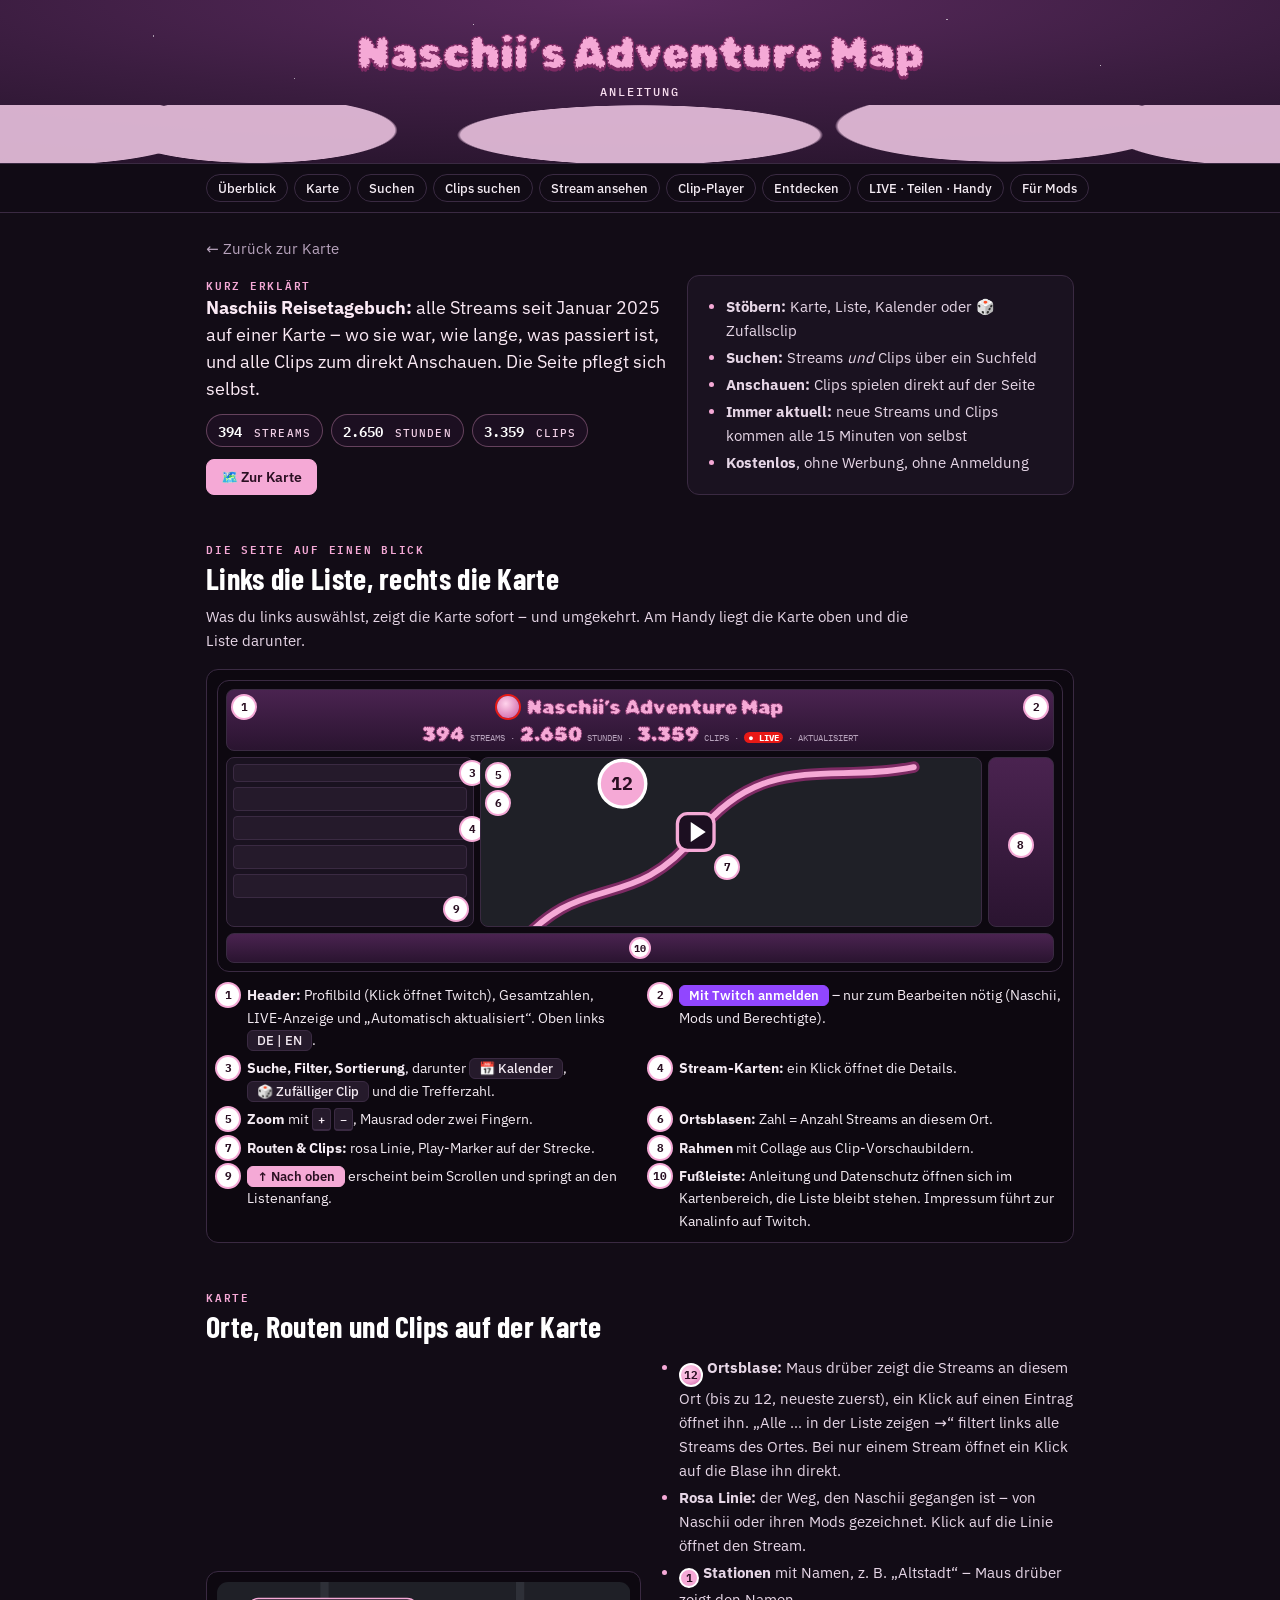
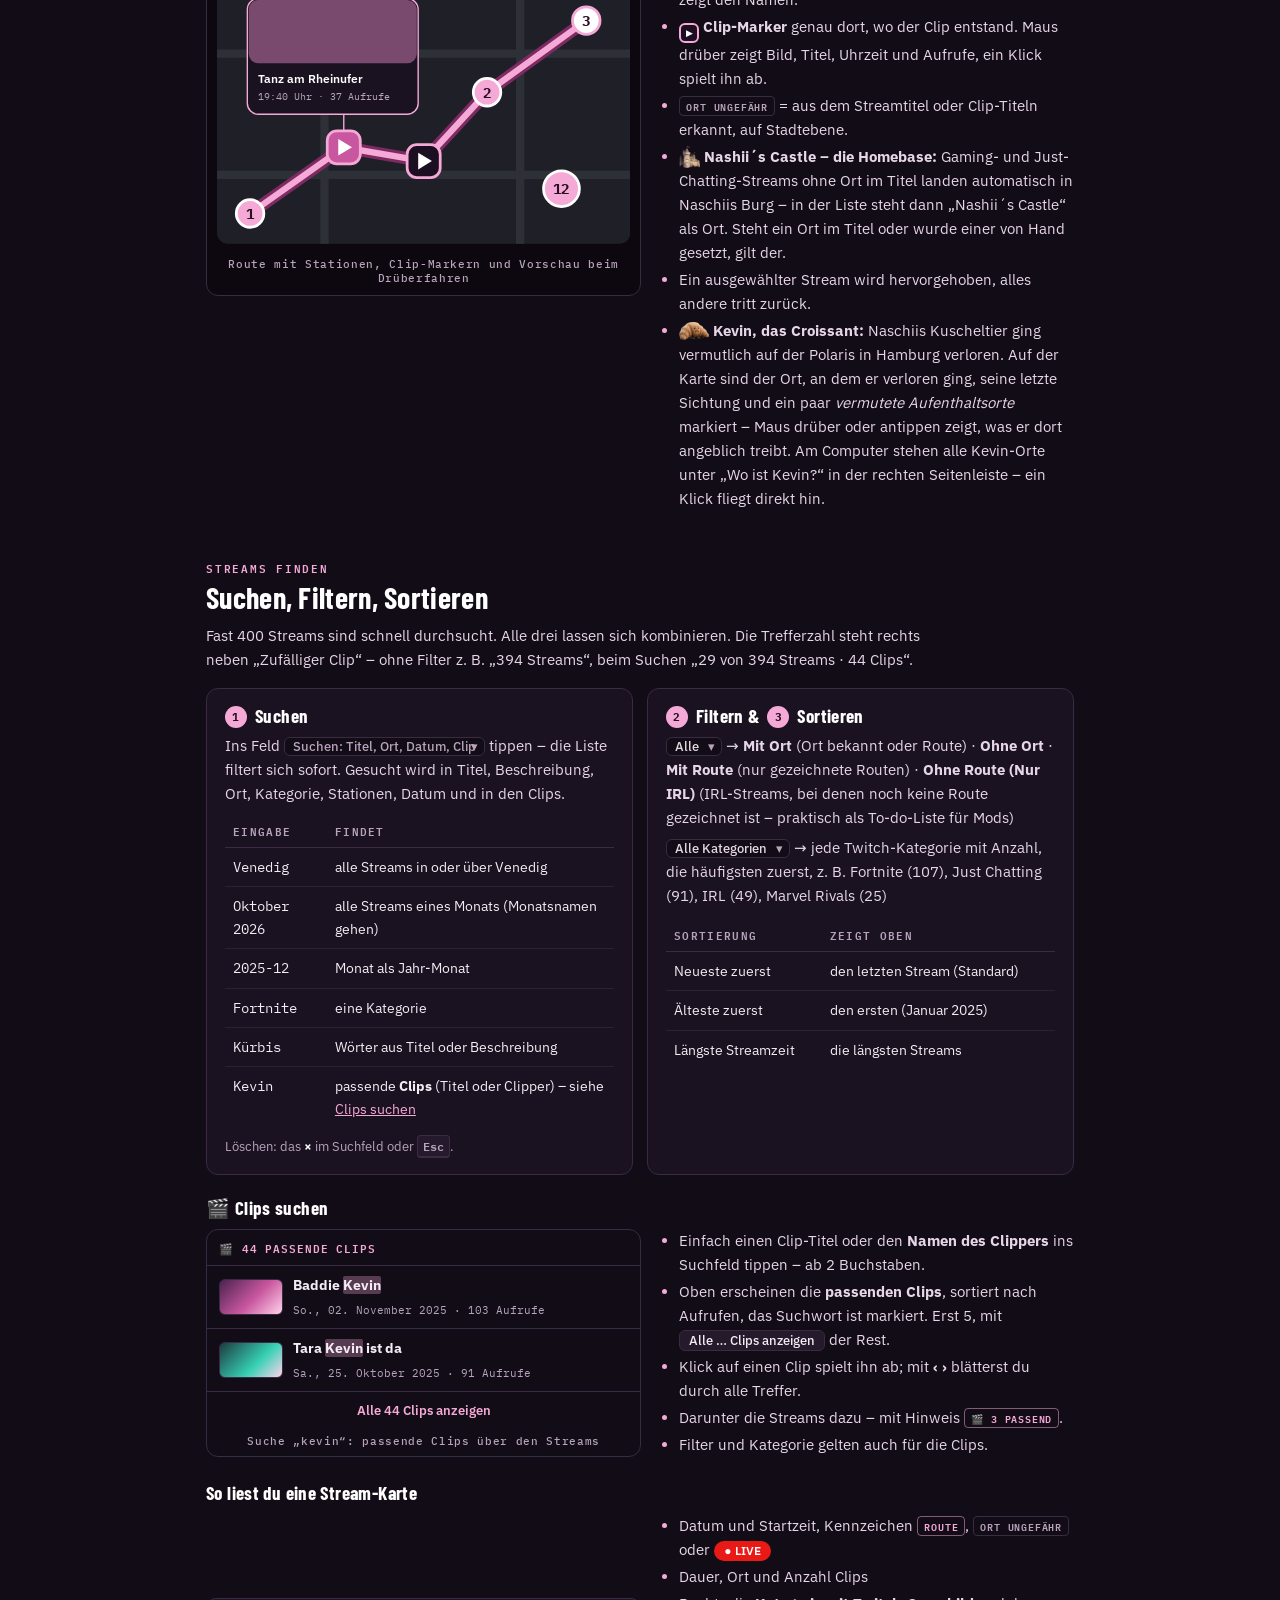
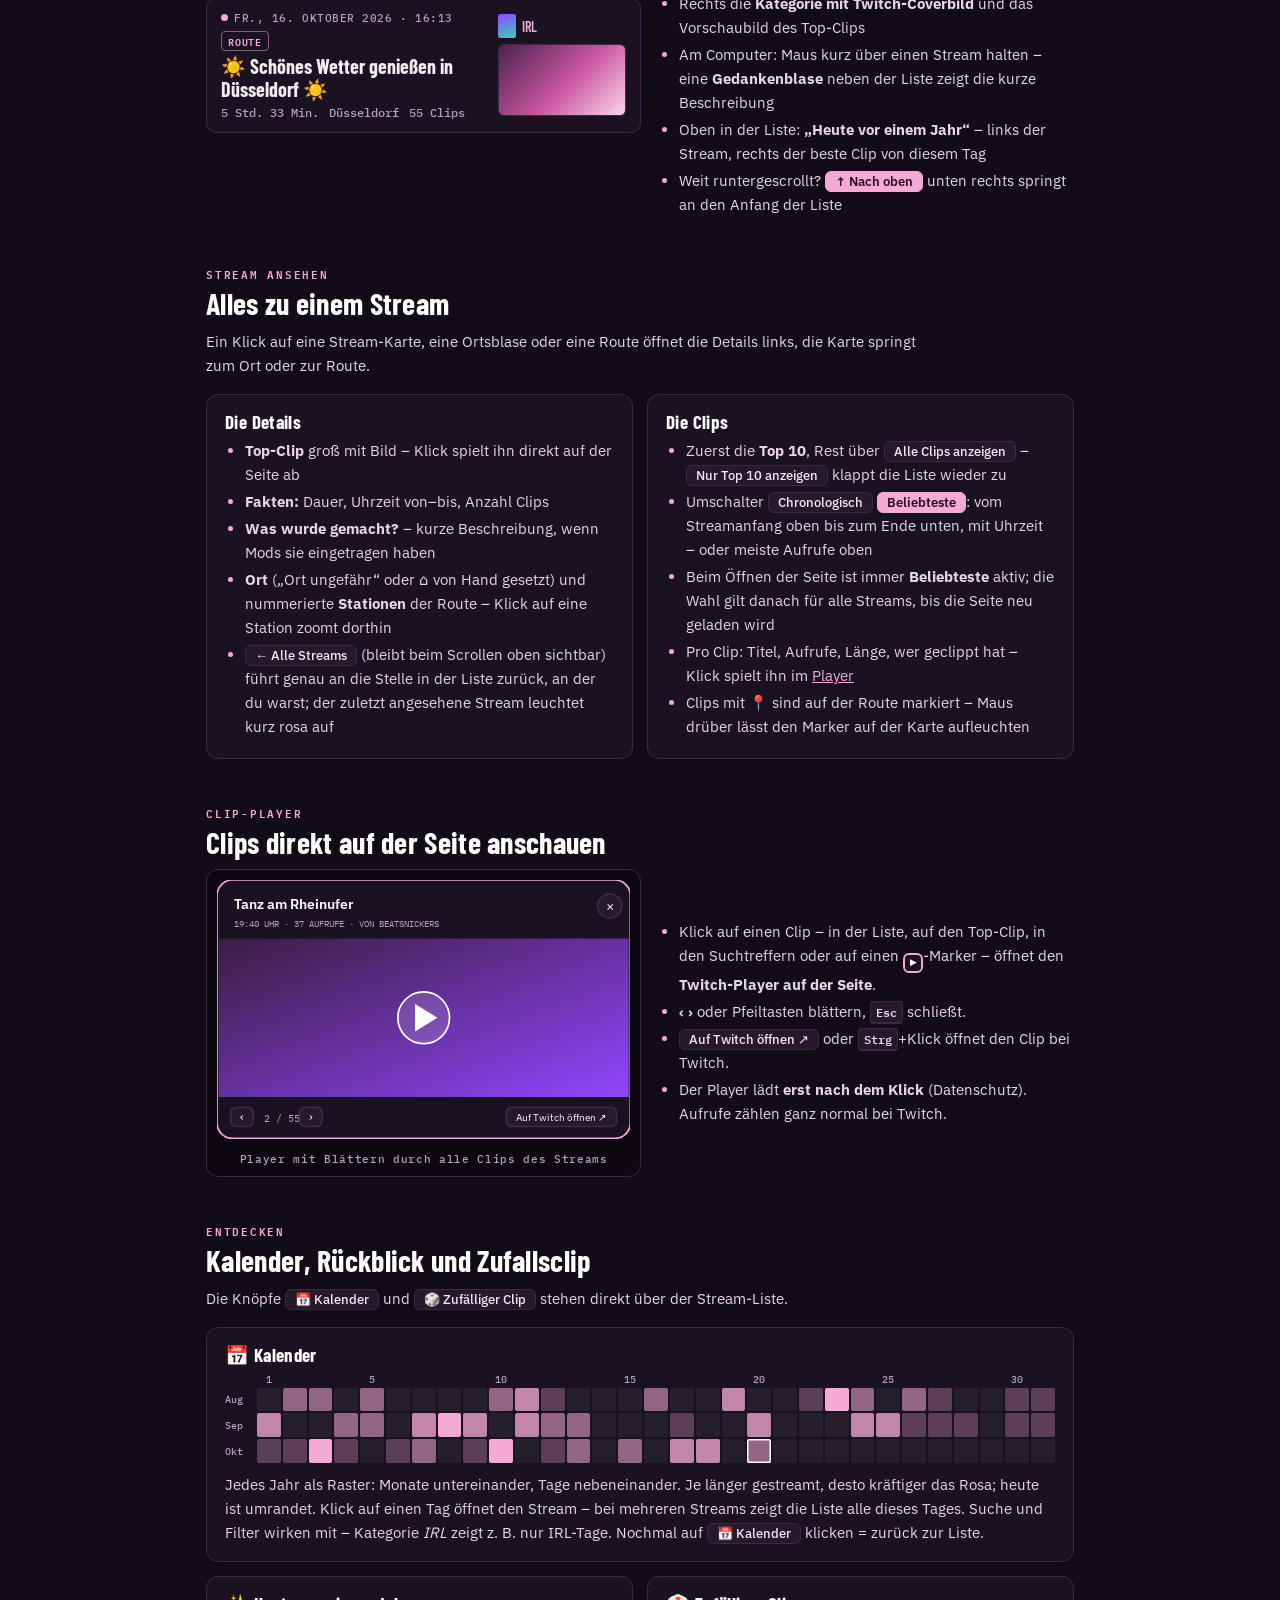
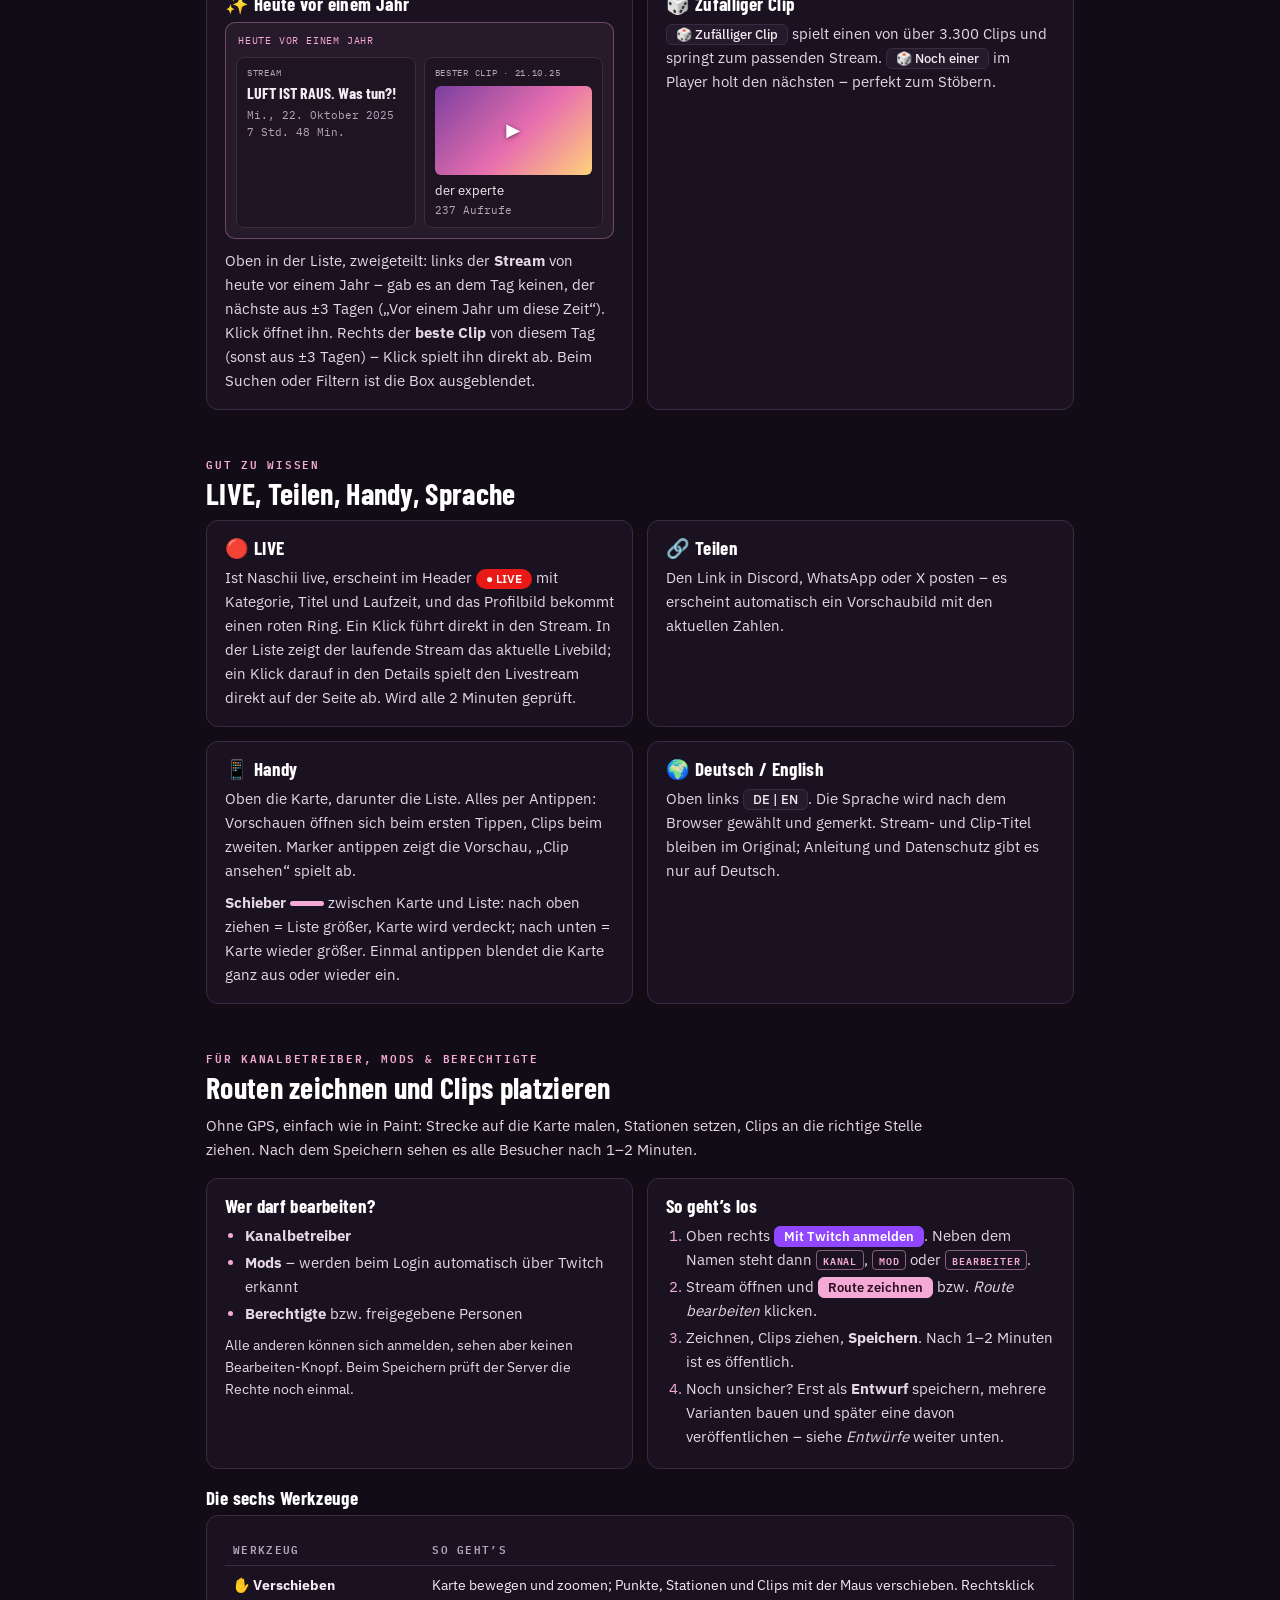
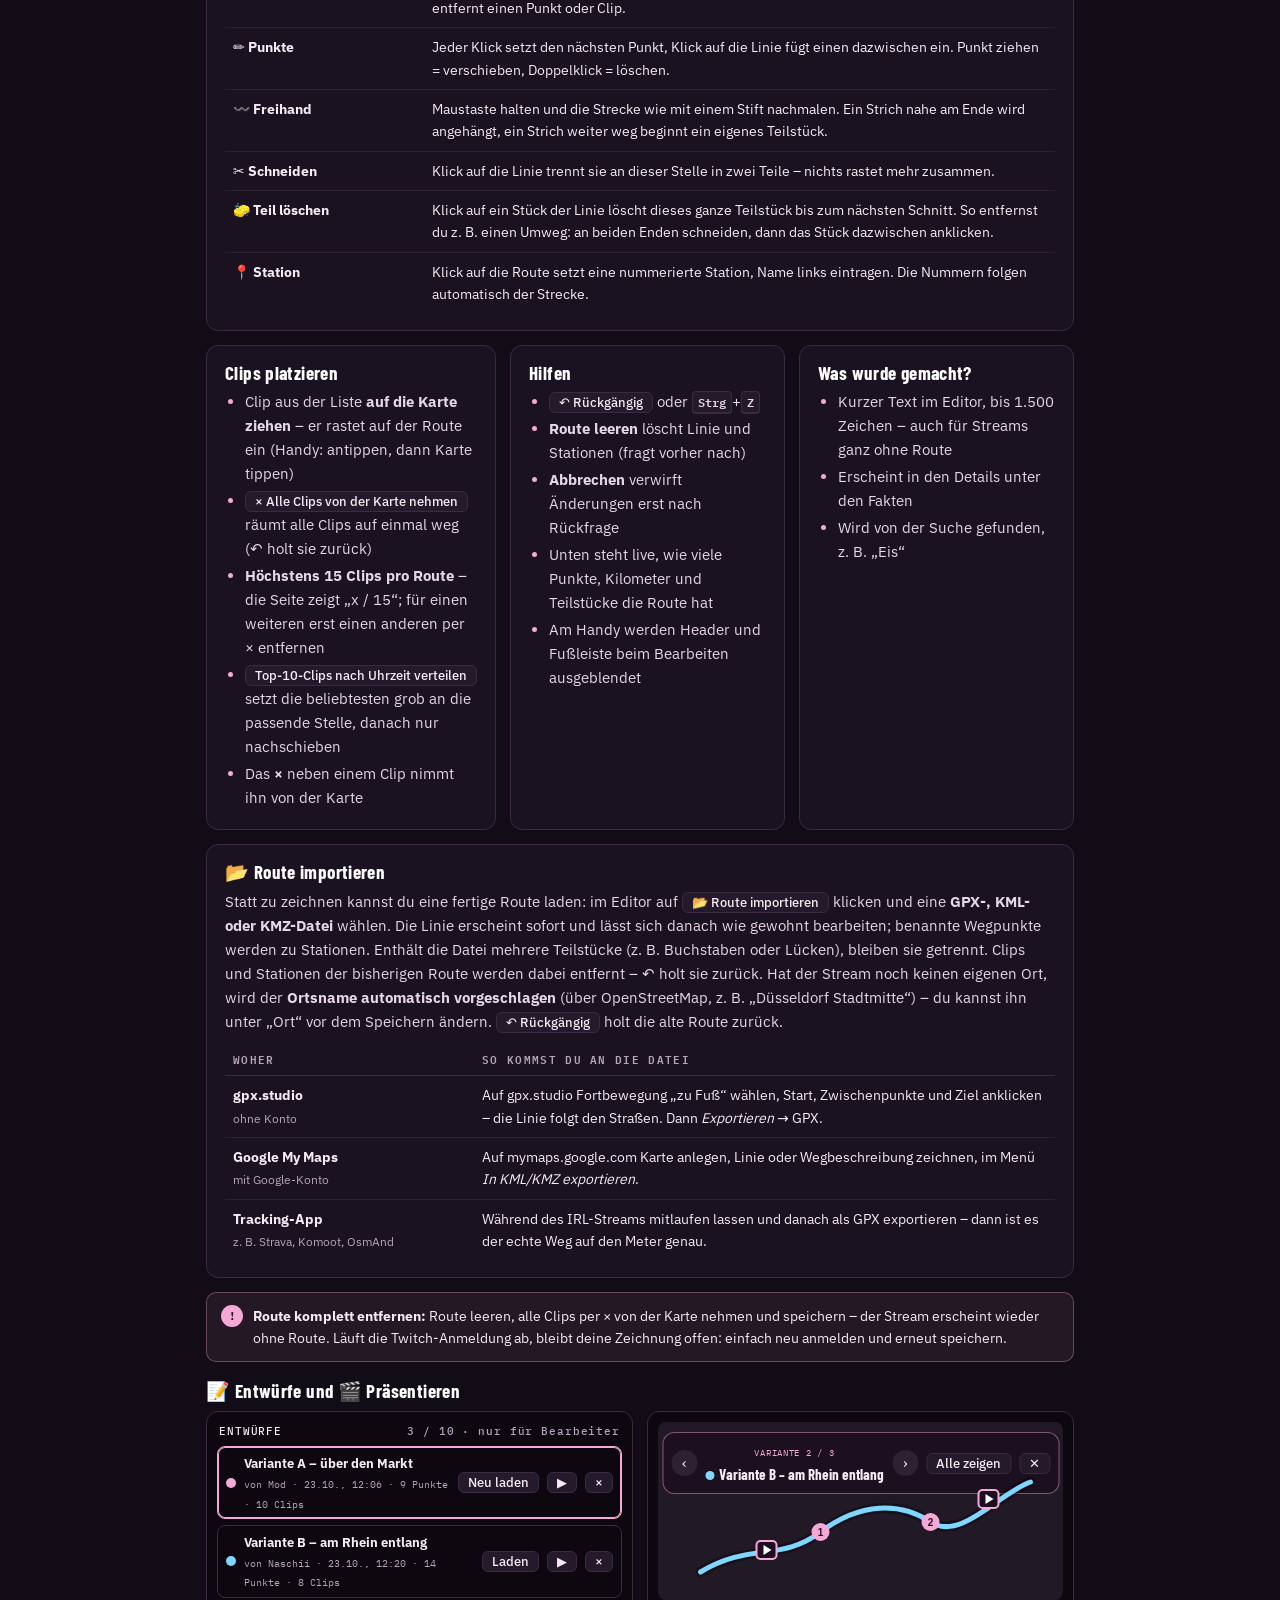
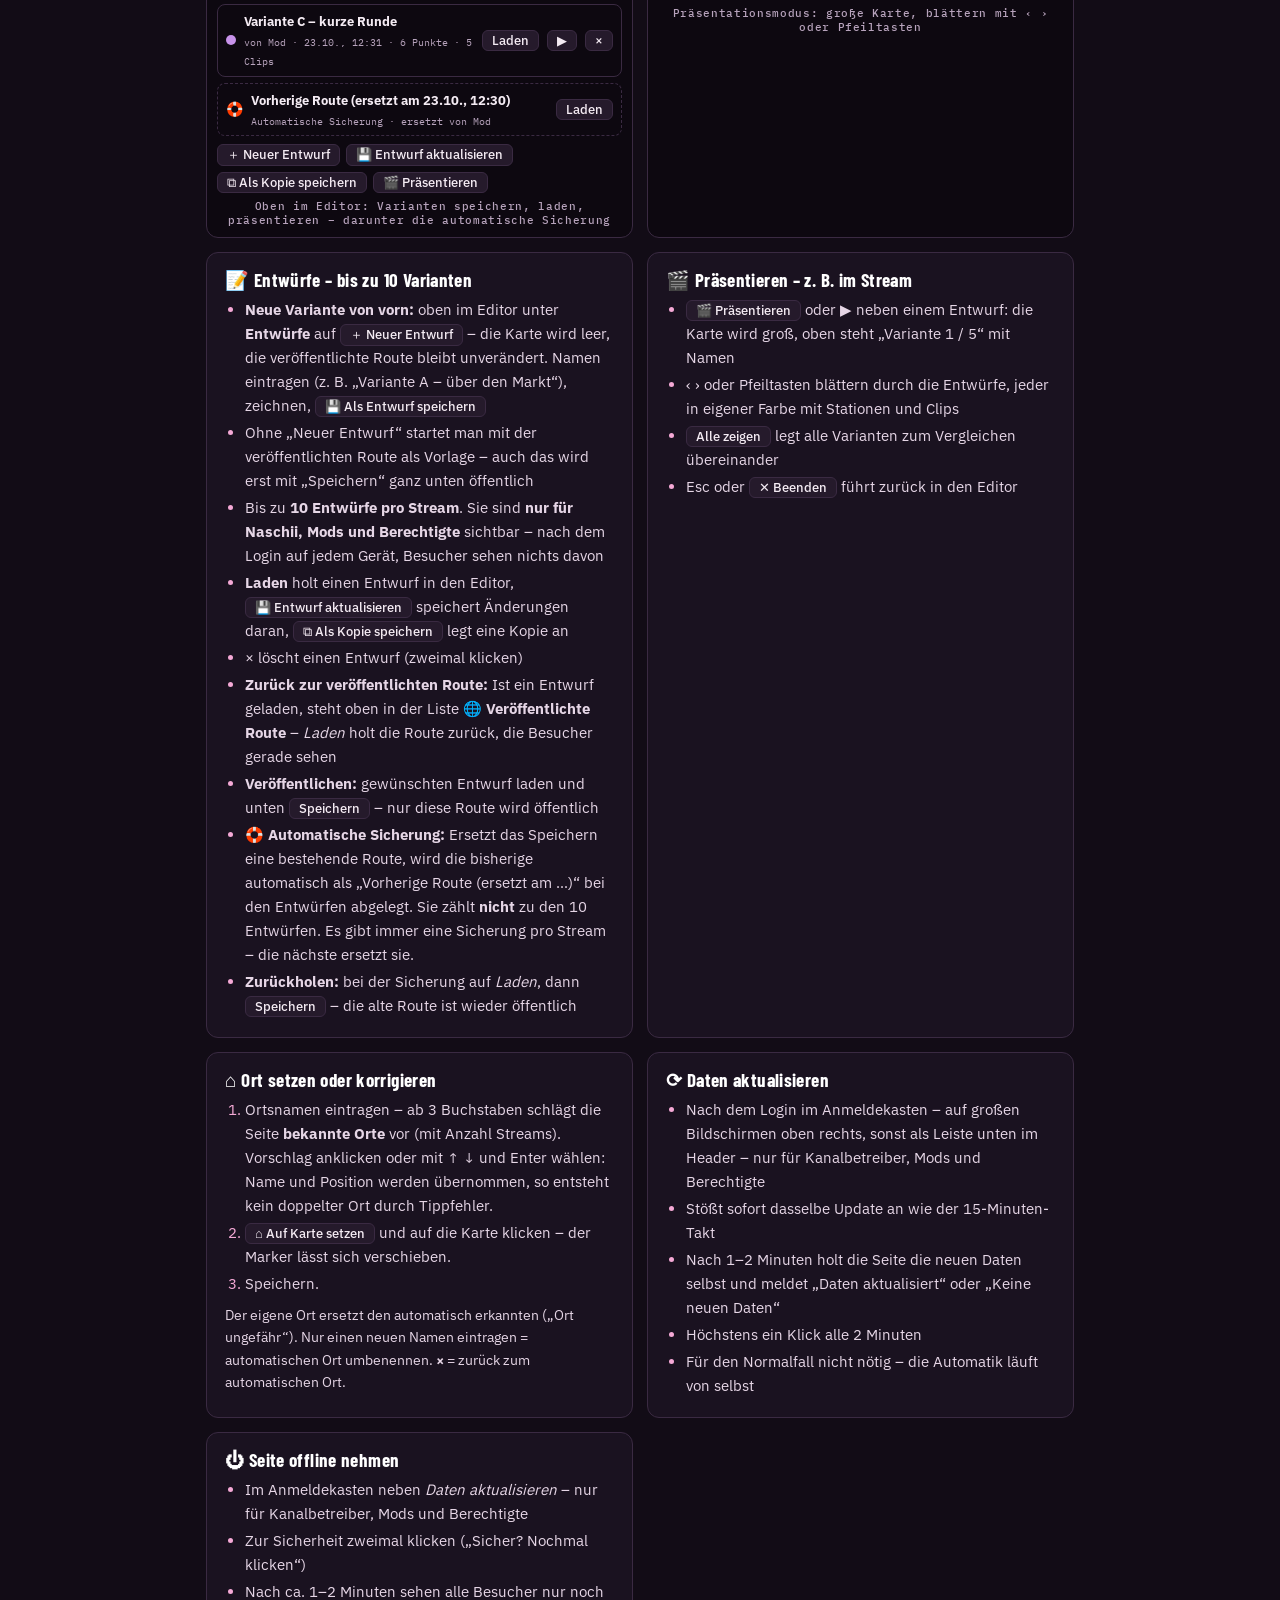
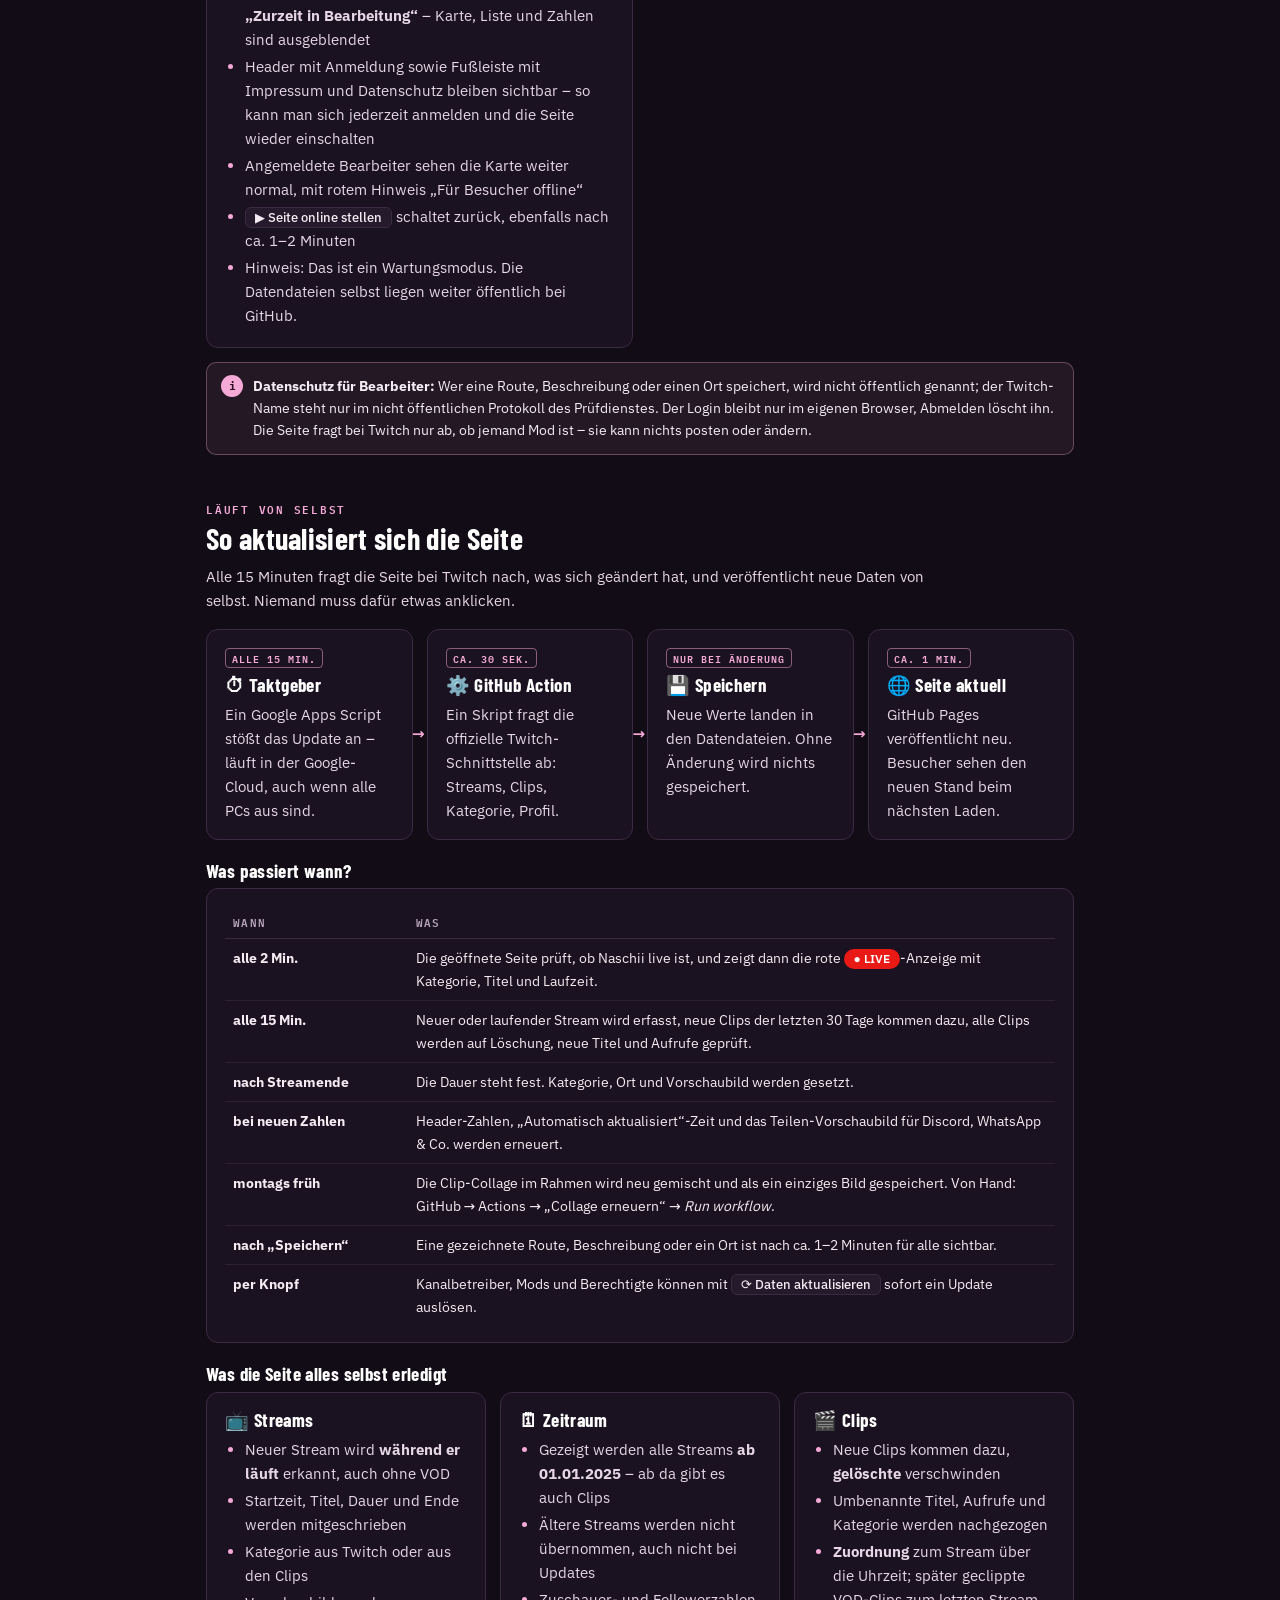
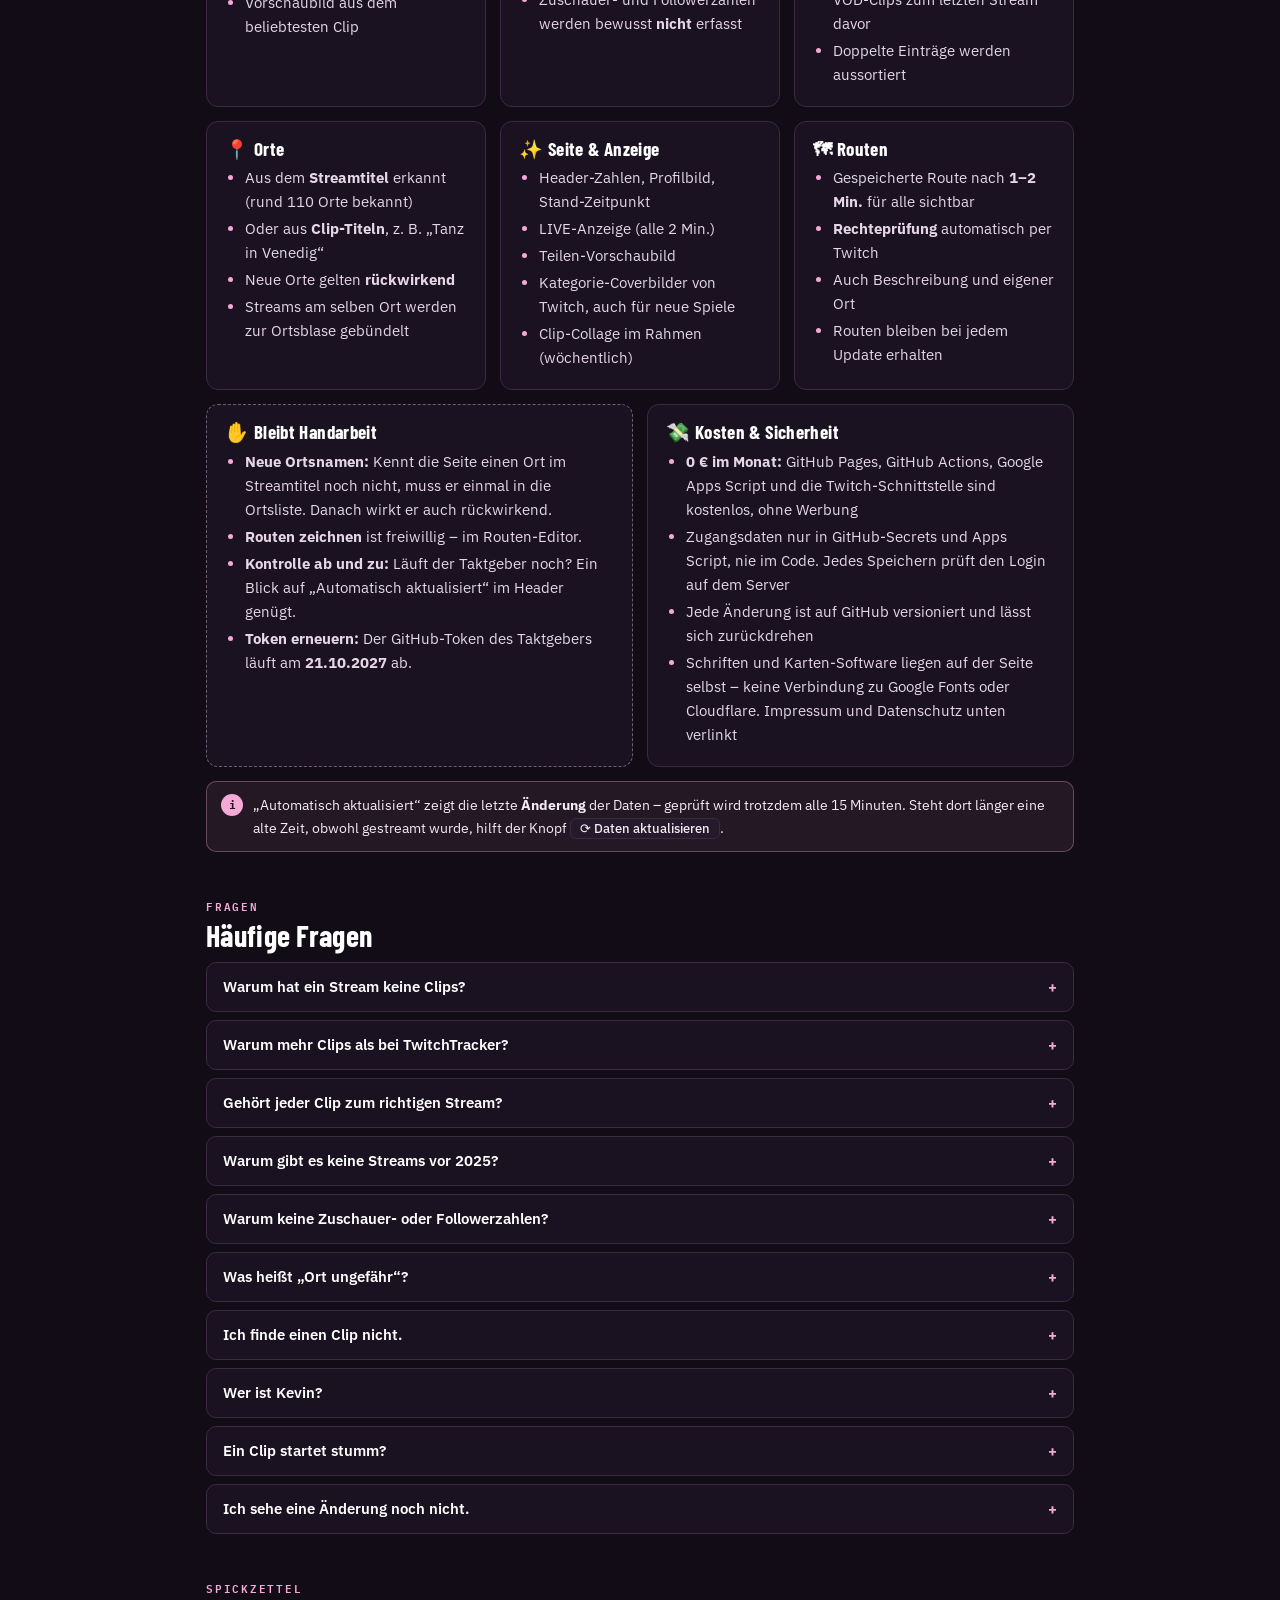
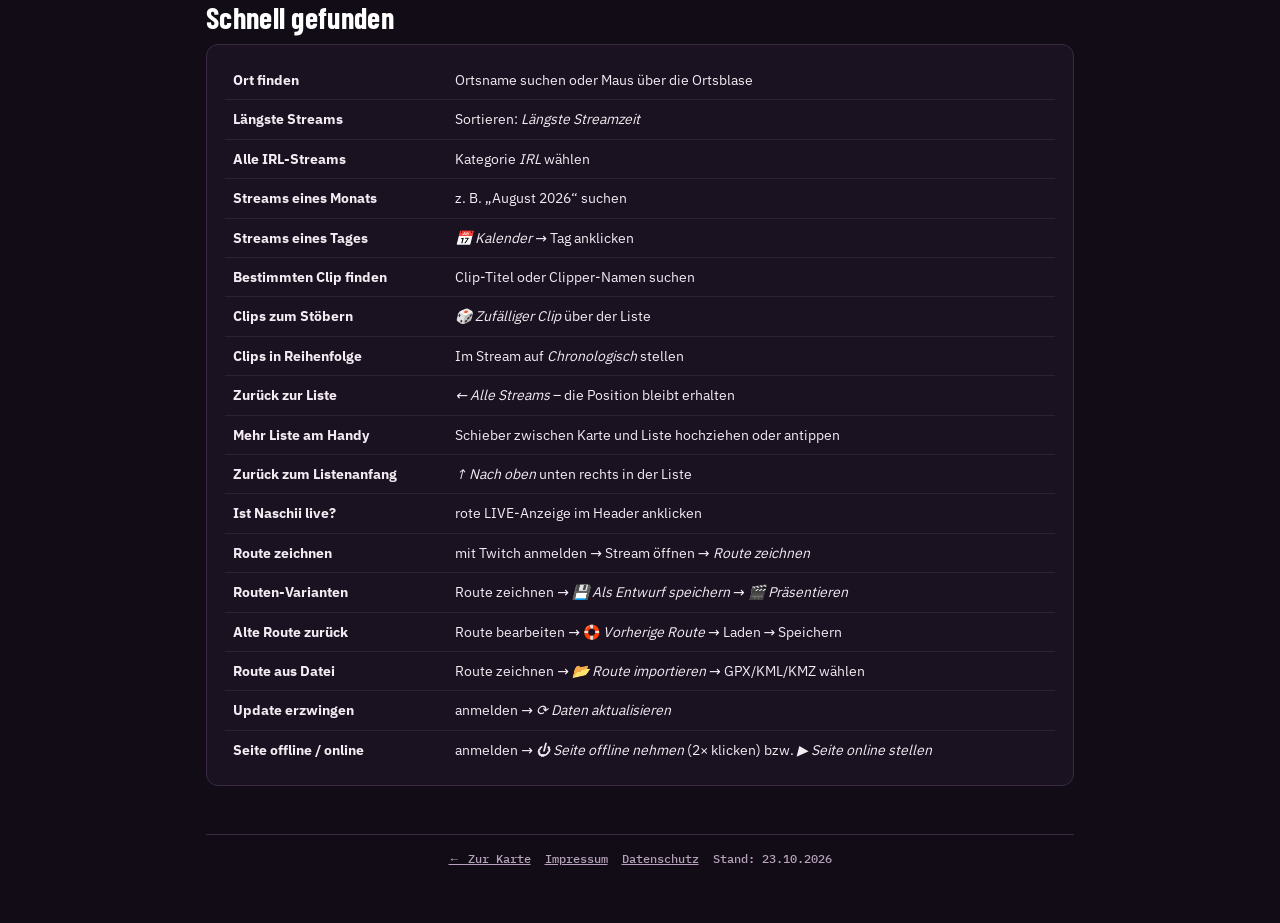
==== commit 0ce1ab3c: "Clips: „Alle anzeigen“ lässt sich wieder auf die Top 10 zuklappen Co-Authored-By: Claude Opus 5.5 <n" ====
--- a/anleitung.html
+++ b/anleitung.html
@@ -321,7 +321,7 @@
       <li><span class="ui-btn">← Alle Streams</span> (bleibt beim Scrollen oben sichtbar) führt genau an die Stelle in der Liste zurück, an der du warst; der zuletzt angesehene Stream leuchtet kurz rosa auf</li>
     </ul></div>
     <div class="card"><h3>Die Clips</h3><ul>
-      <li>Zuerst die <b>Top 10</b>, Rest über <span class="ui-btn">Alle Clips anzeigen</span></li>
+      <li>Zuerst die <b>Top 10</b>, Rest über <span class="ui-btn">Alle Clips anzeigen</span> – <span class="ui-btn">Nur Top 10 anzeigen</span> klappt die Liste wieder zu</li>
       <li>Umschalter <span class="ui-btn">Chronologisch</span> <span class="ui-btn p">Beliebteste</span>: vom Streamanfang oben bis zum Ende unten, mit Uhrzeit – oder meiste Aufrufe oben</li>
       <li>Beim Öffnen der Seite ist immer <b>Beliebteste</b> aktiv; die Wahl gilt danach für alle Streams, bis die Seite neu geladen wird</li>
       <li>Pro Clip: Titel, Aufrufe, Länge, wer geclippt hat – Klick spielt ihn im <a href="#player">Player</a></li>
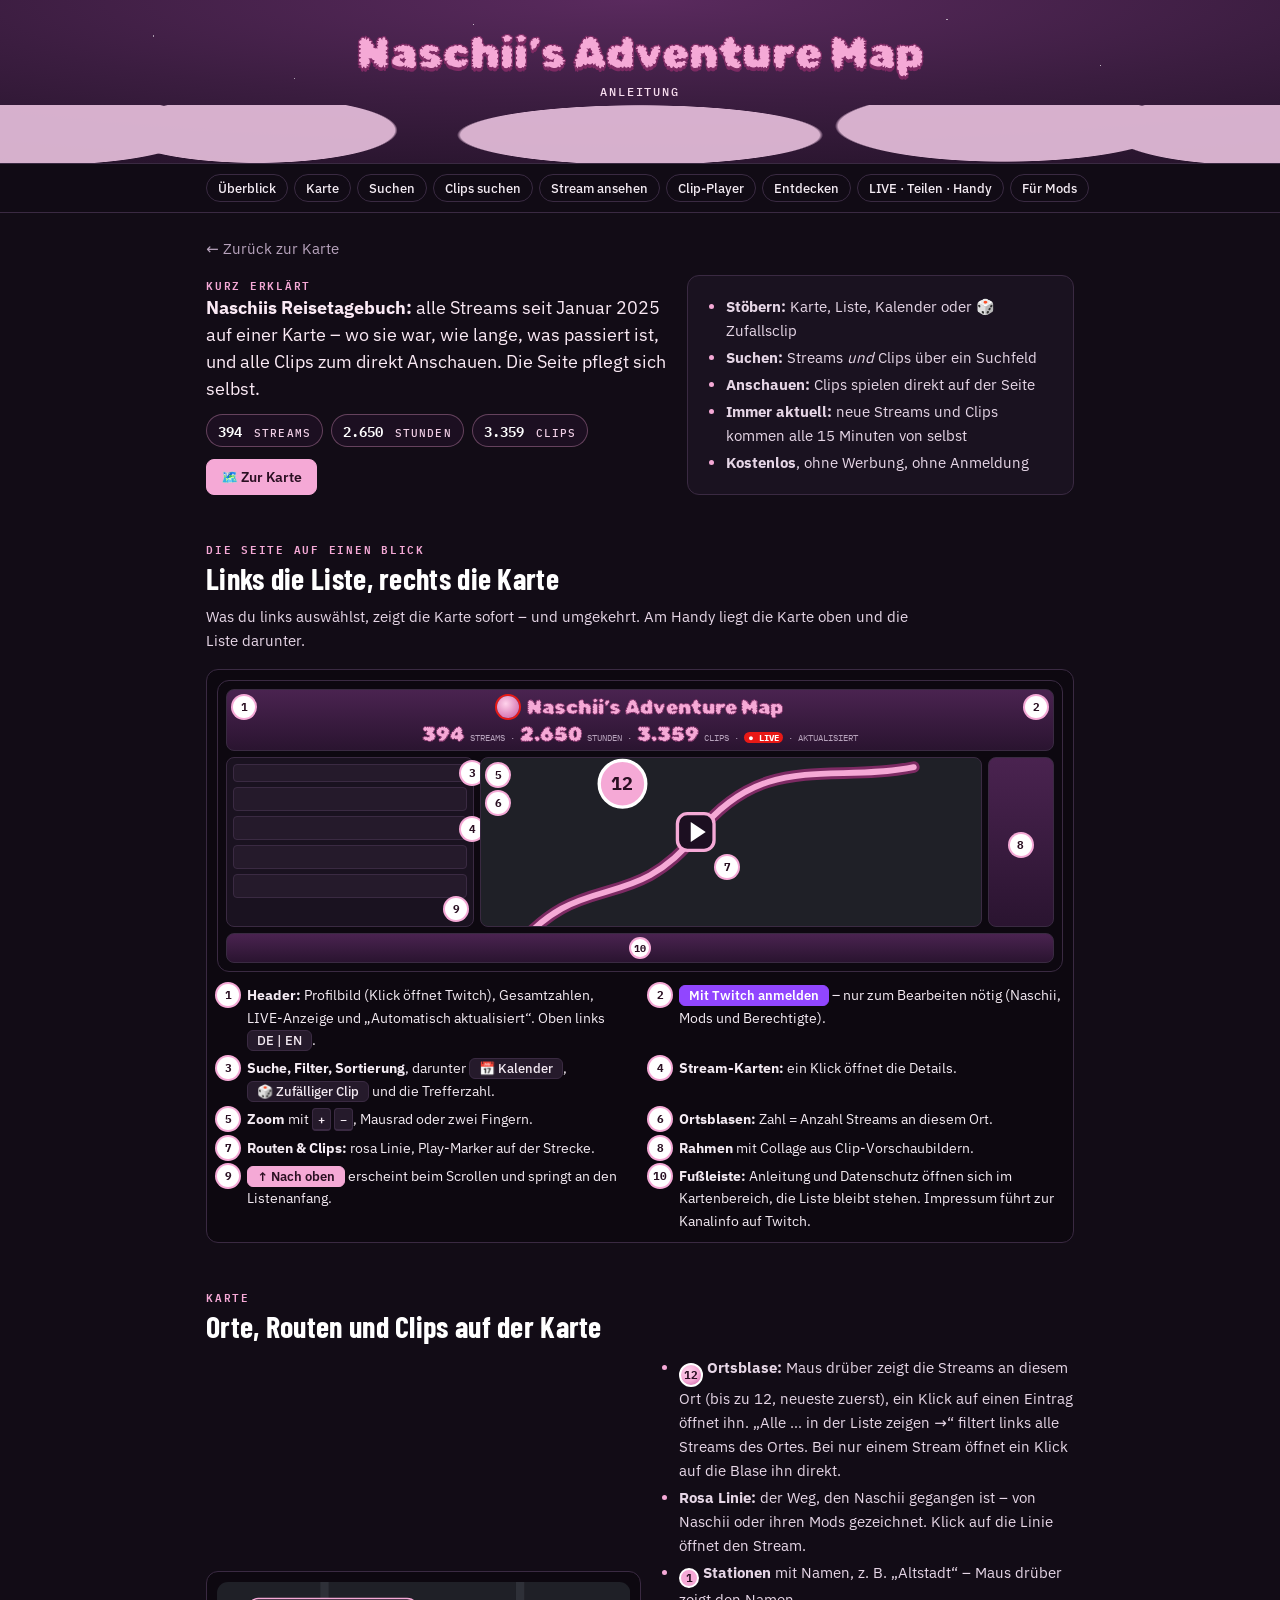
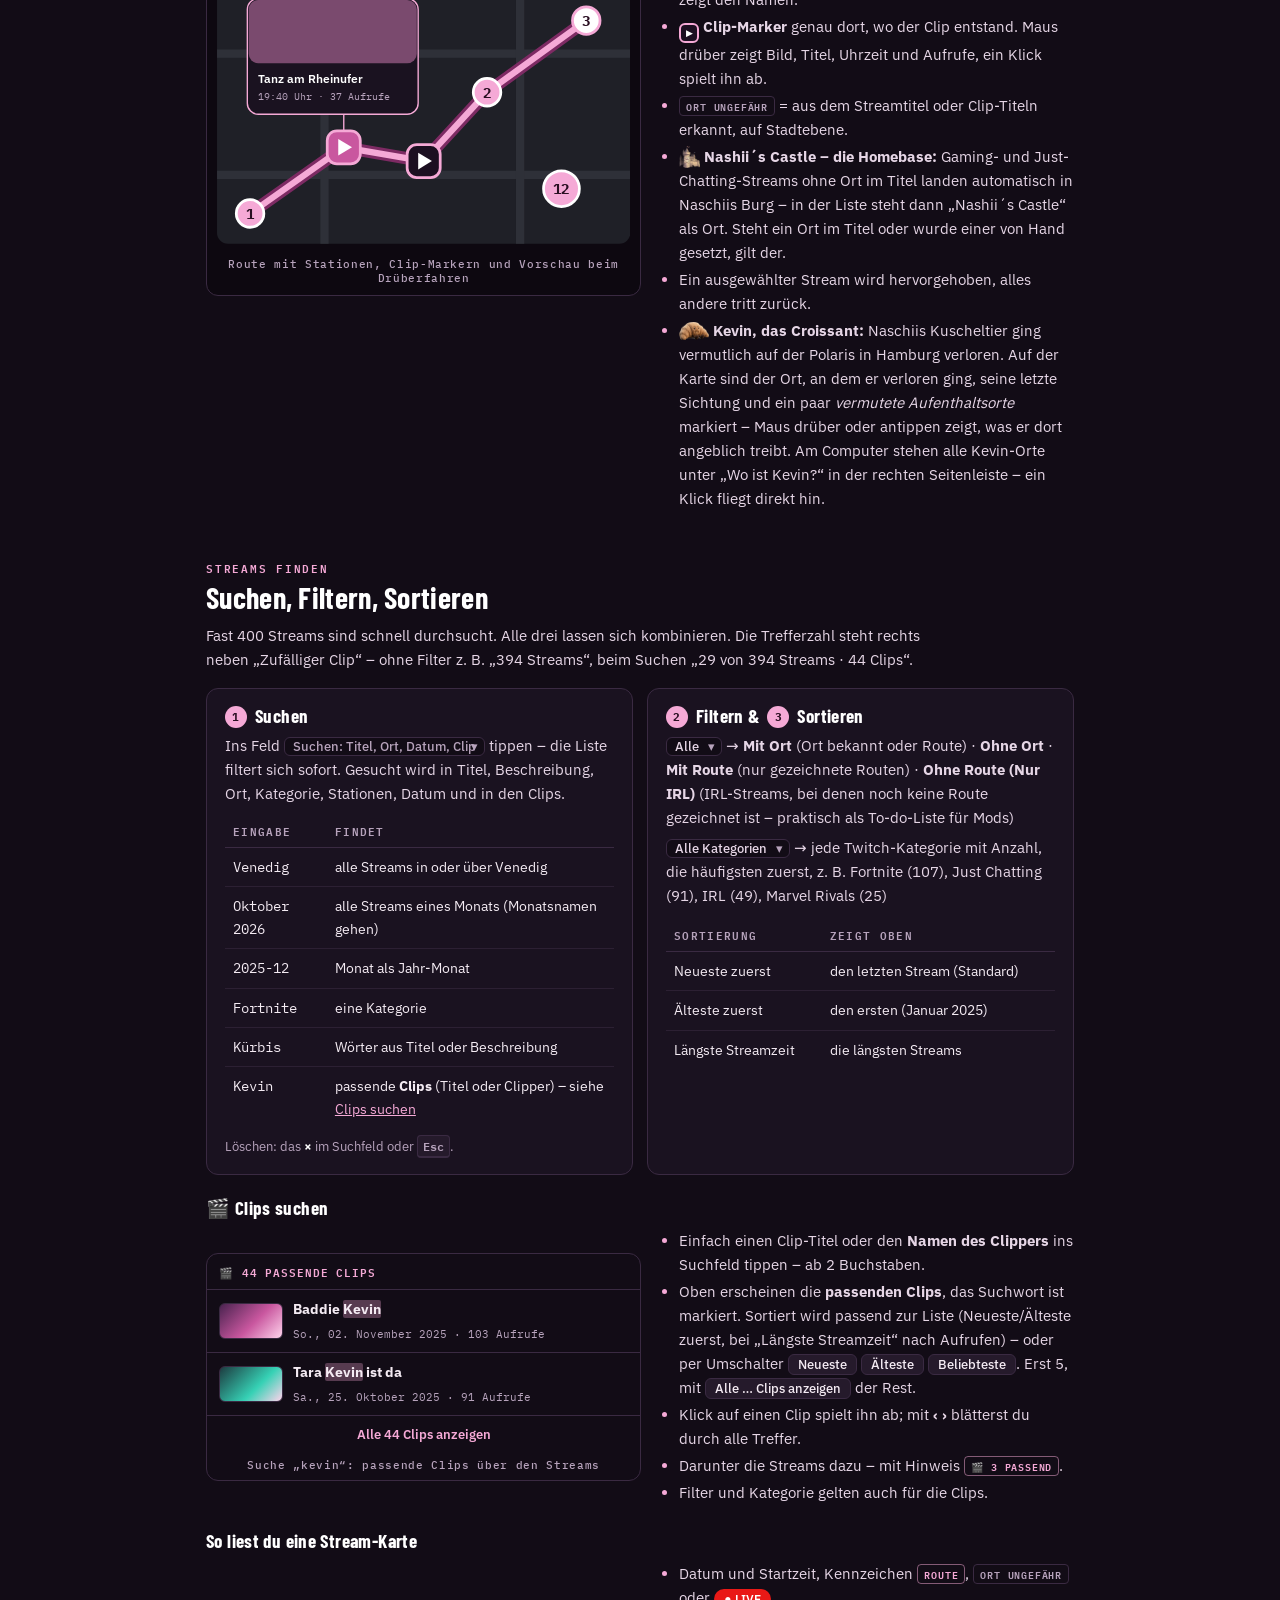
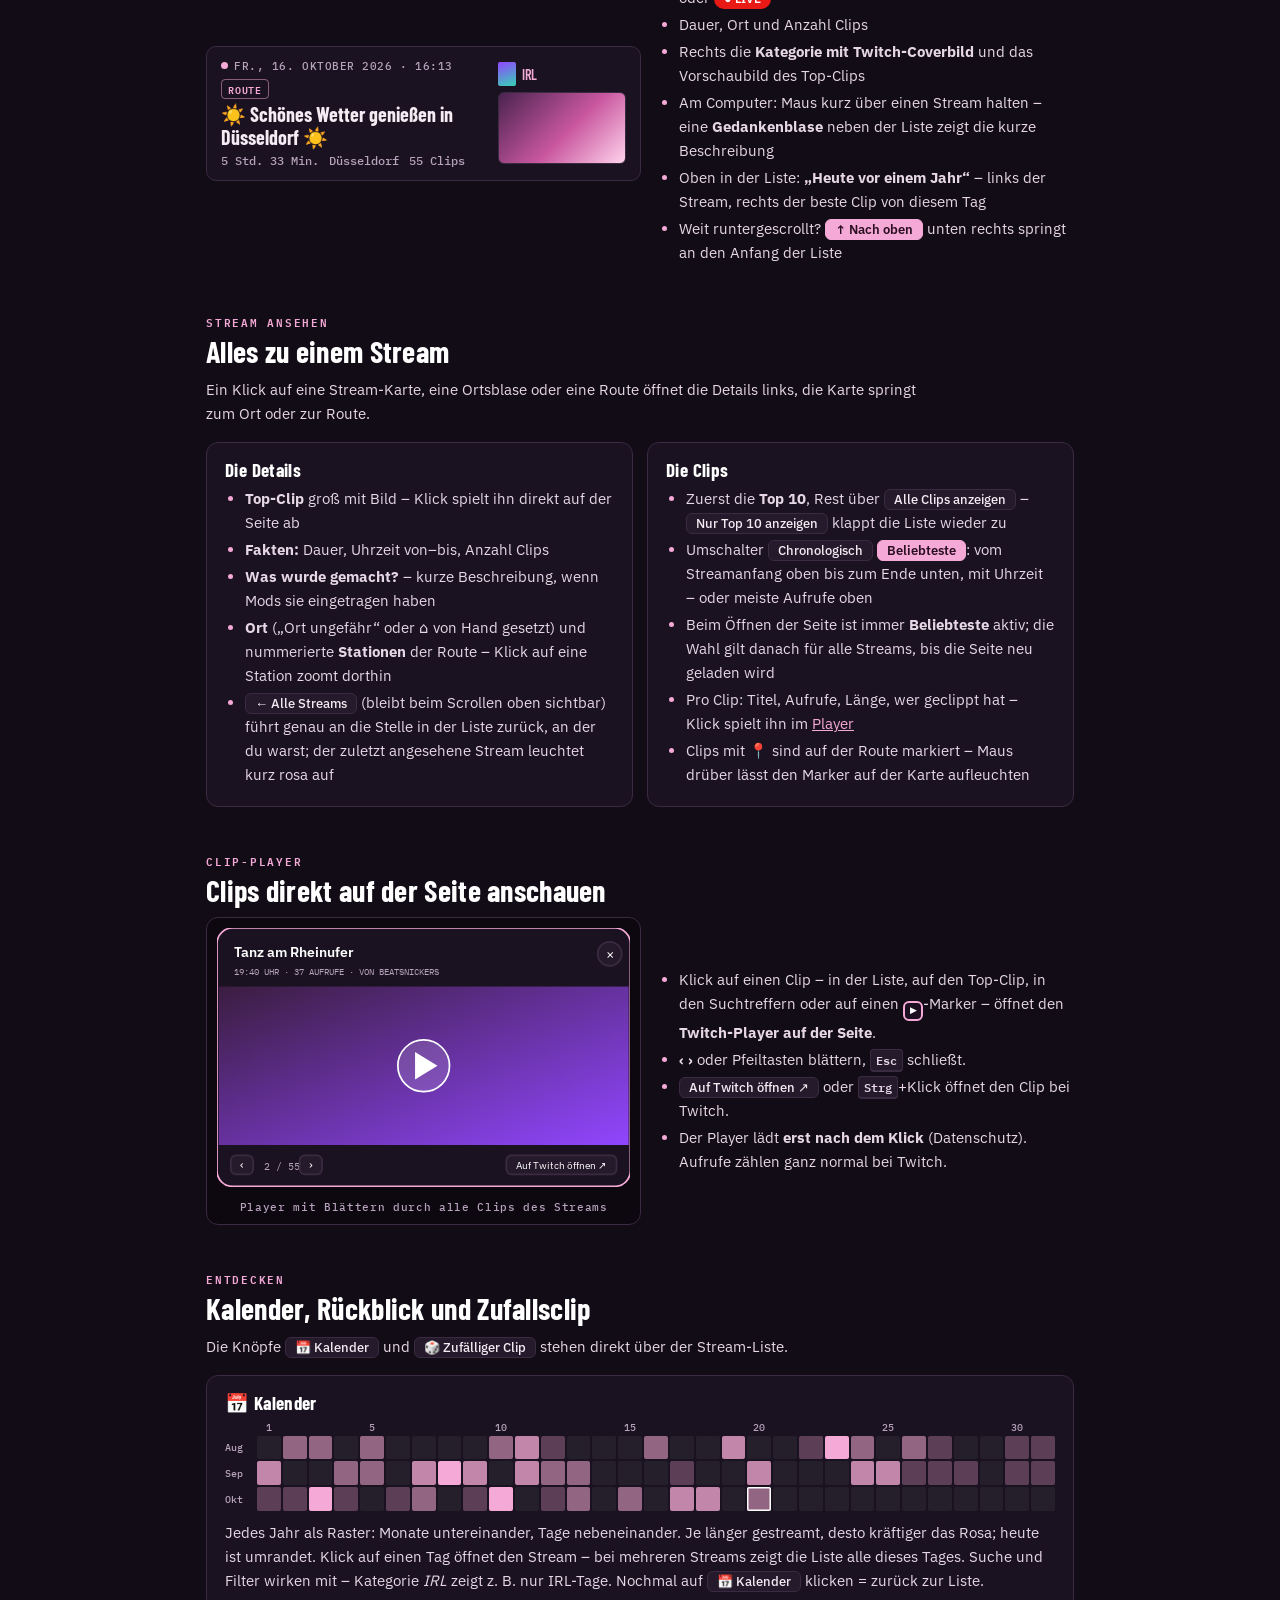
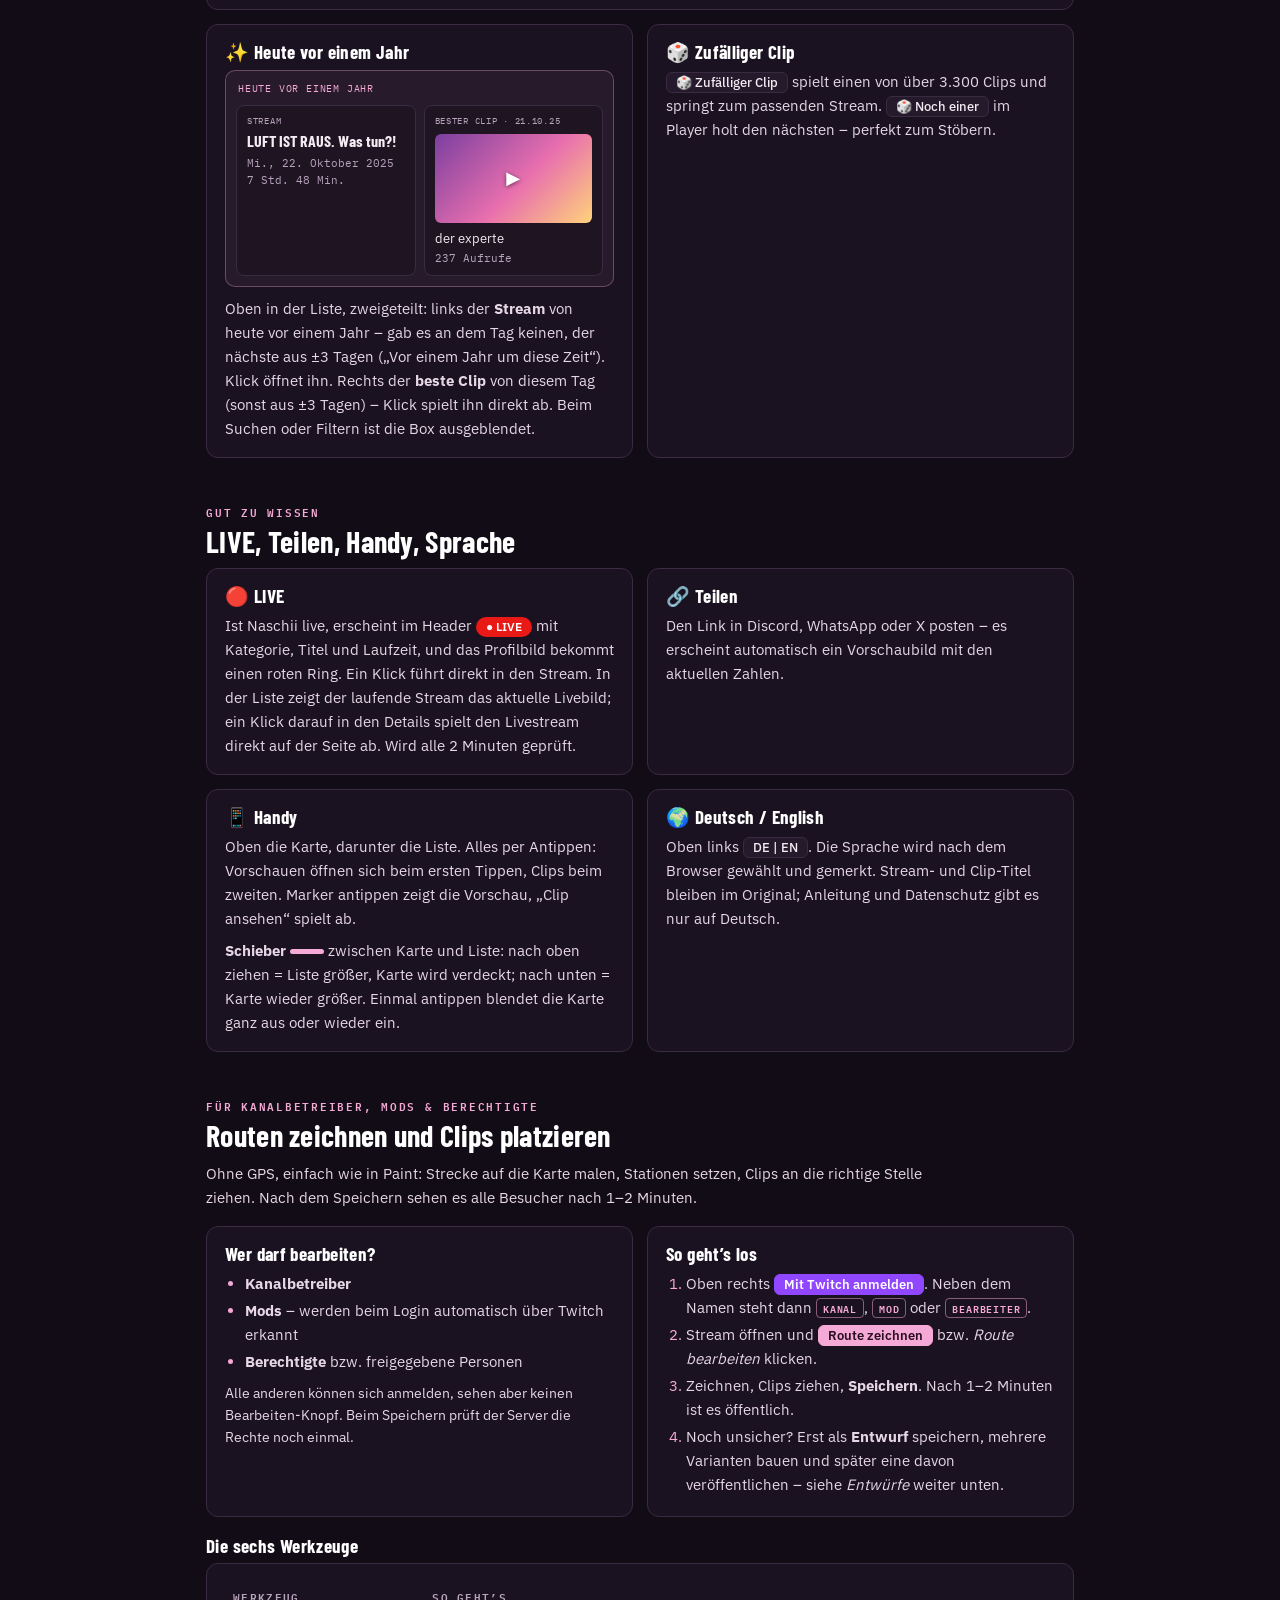
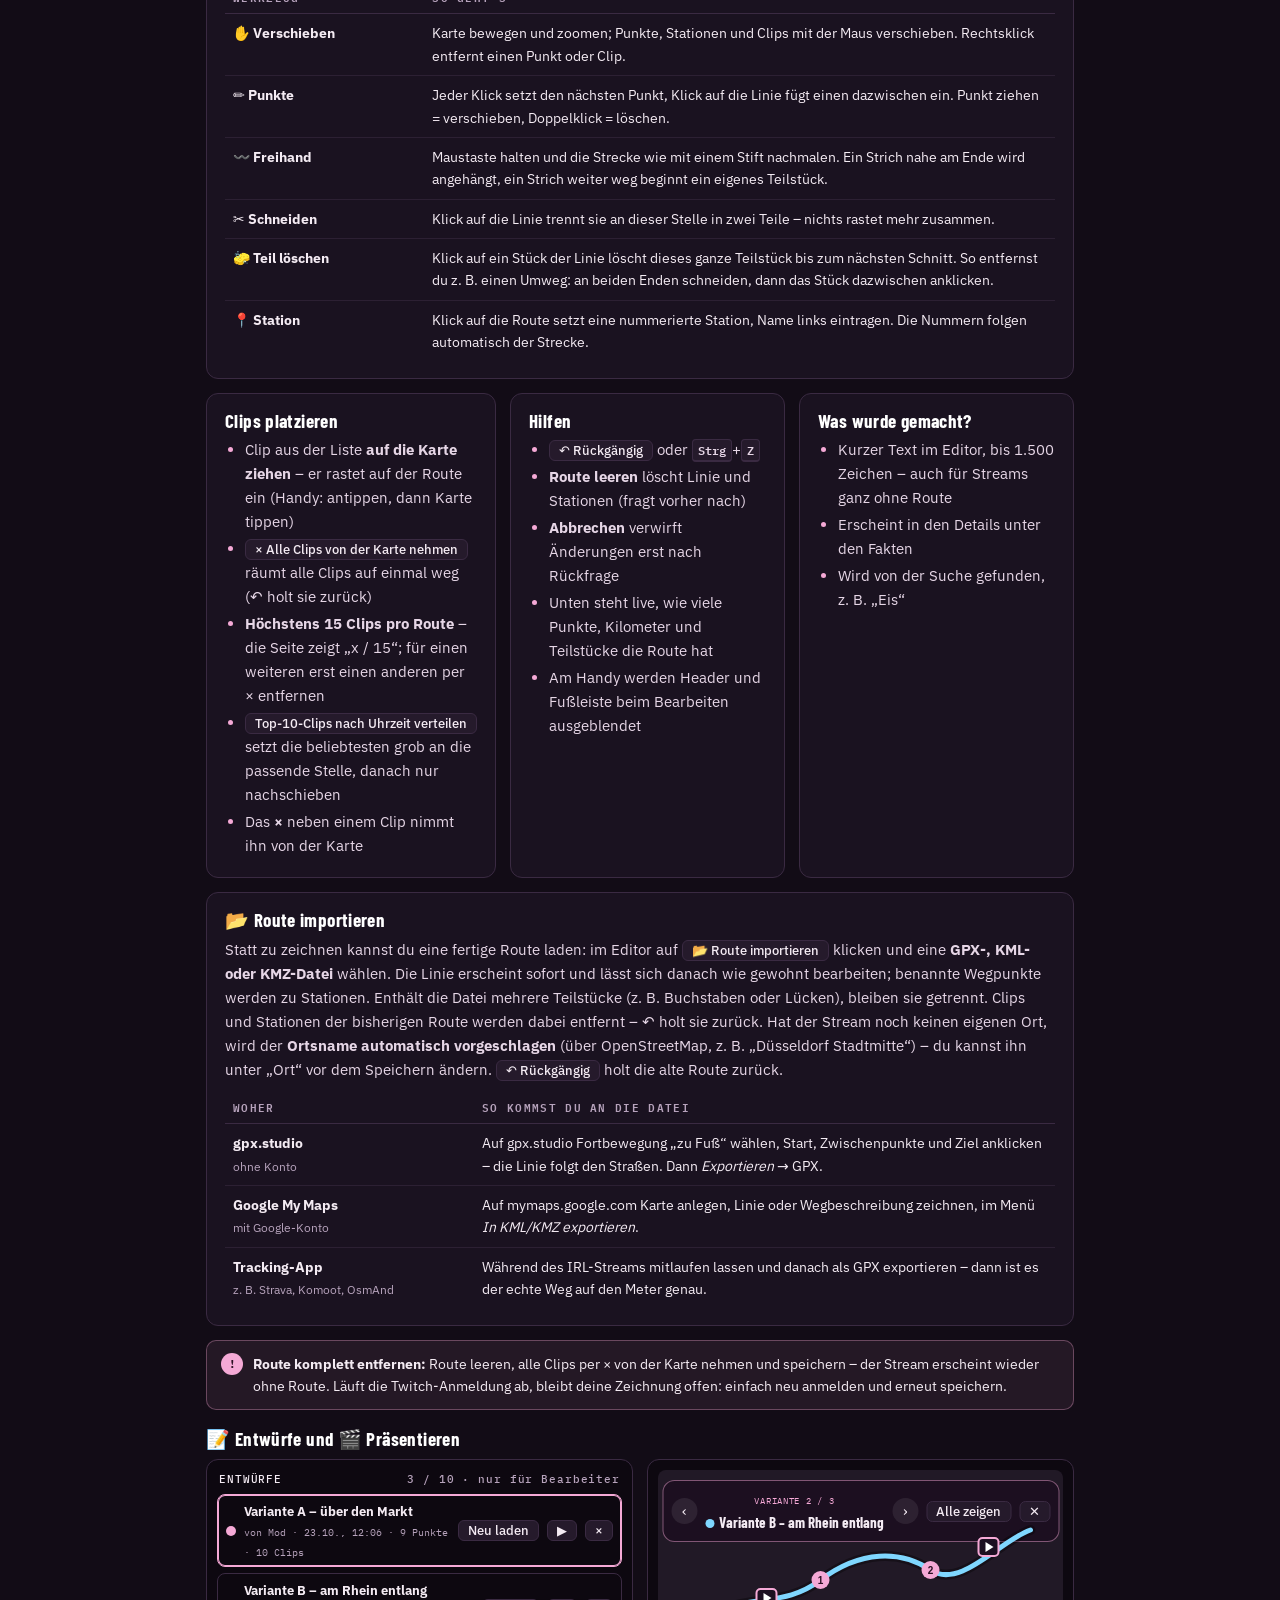
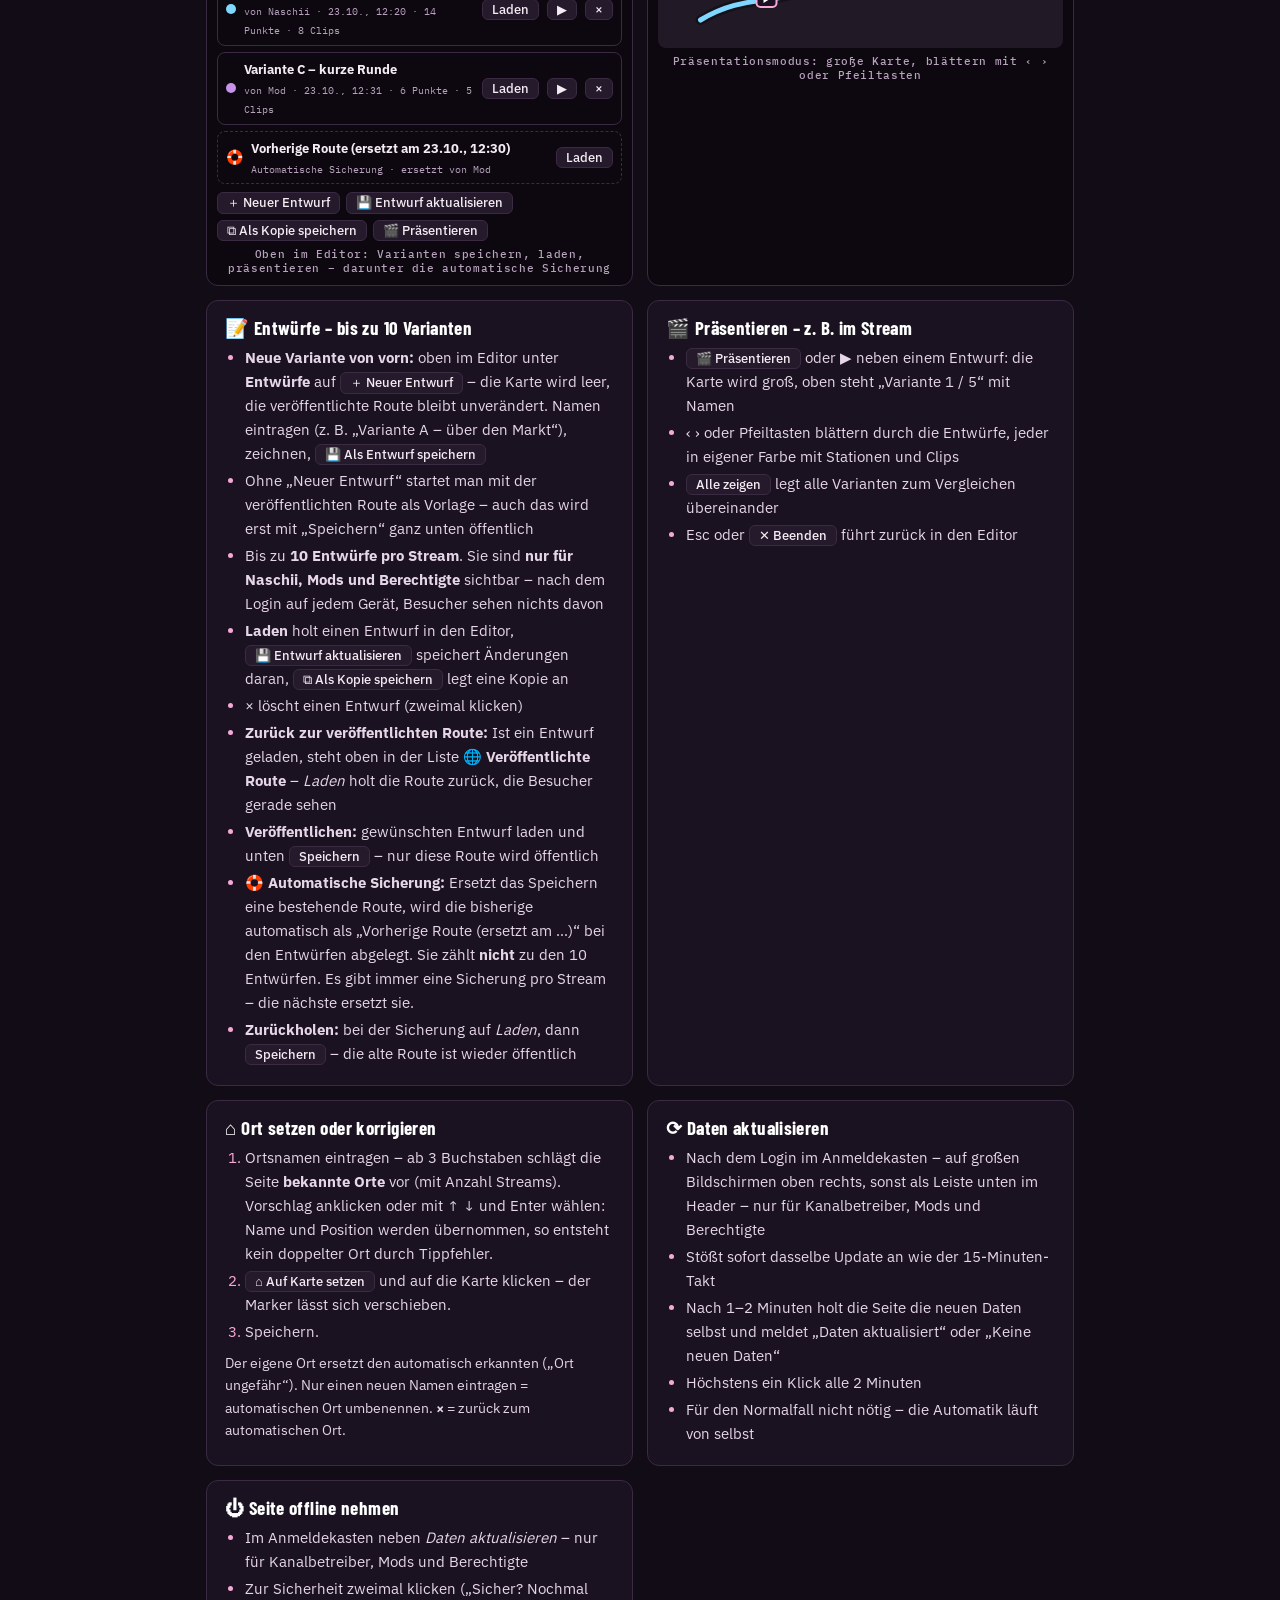
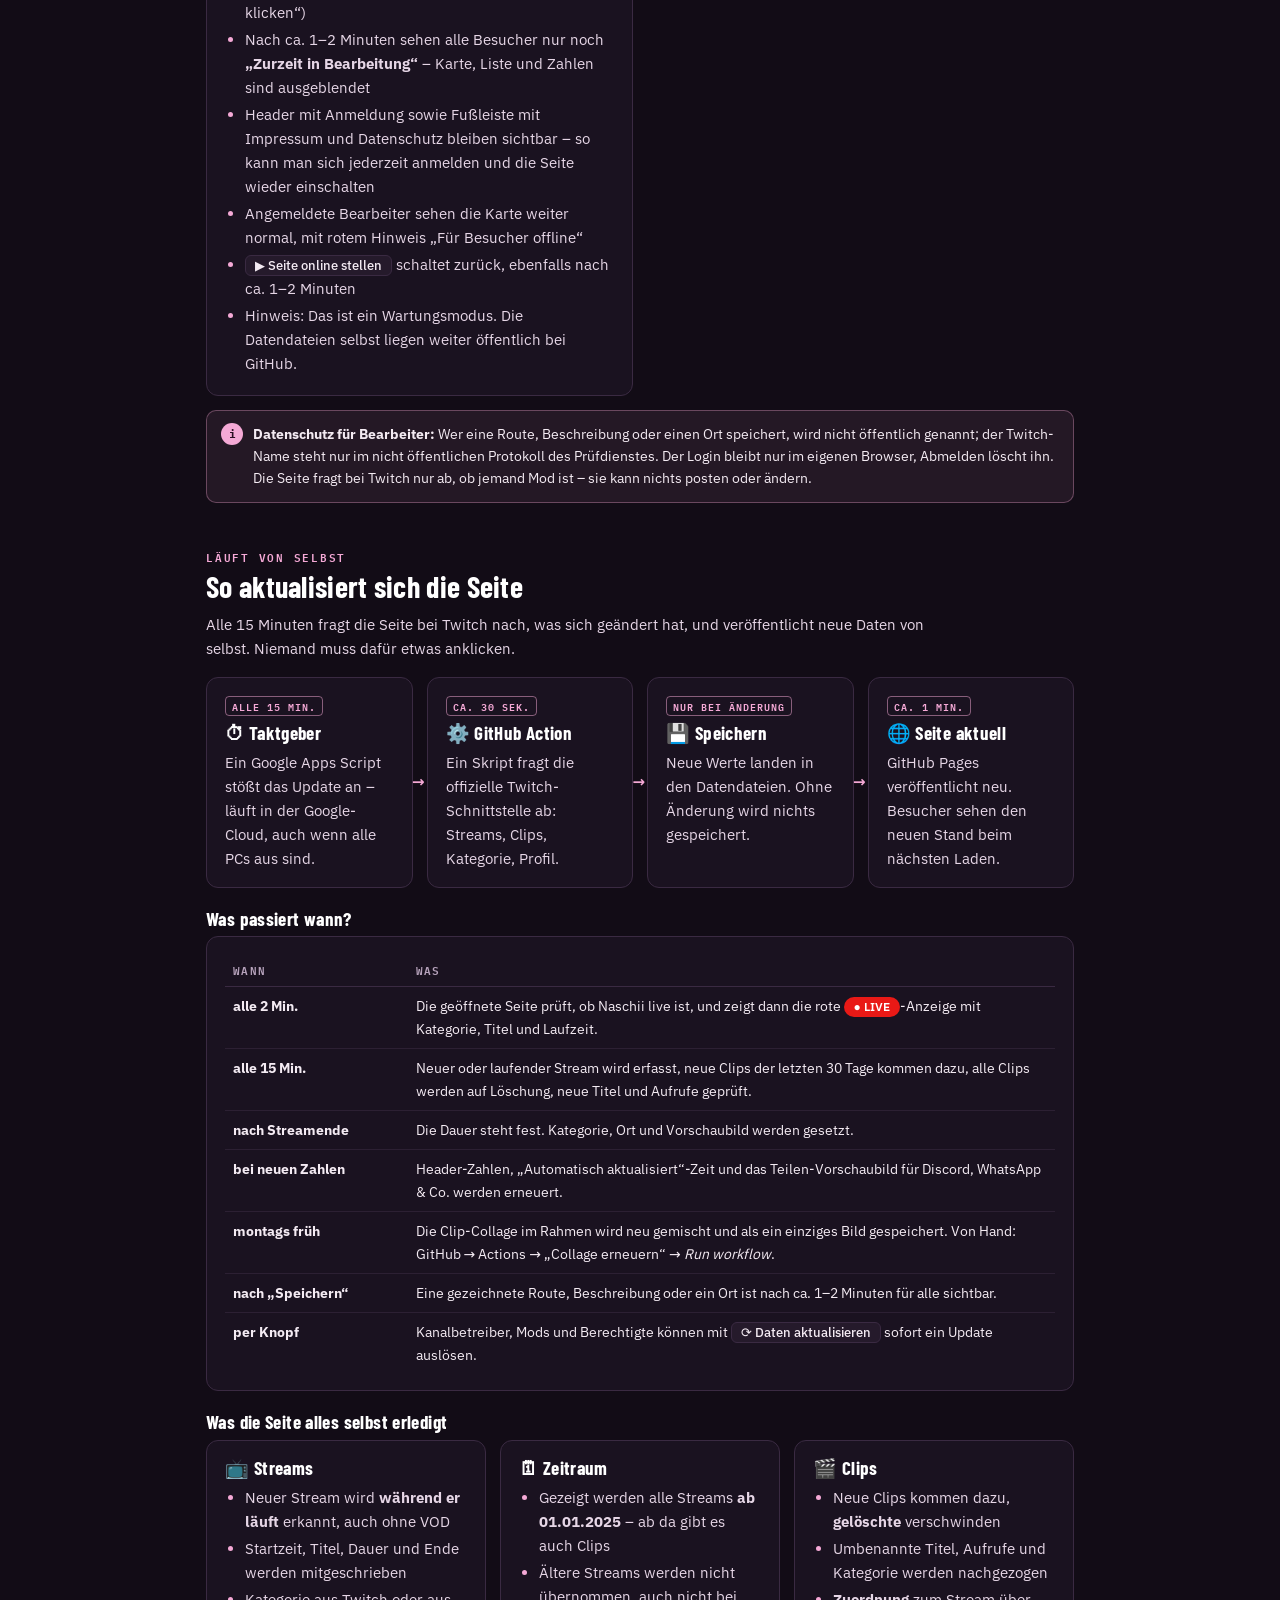
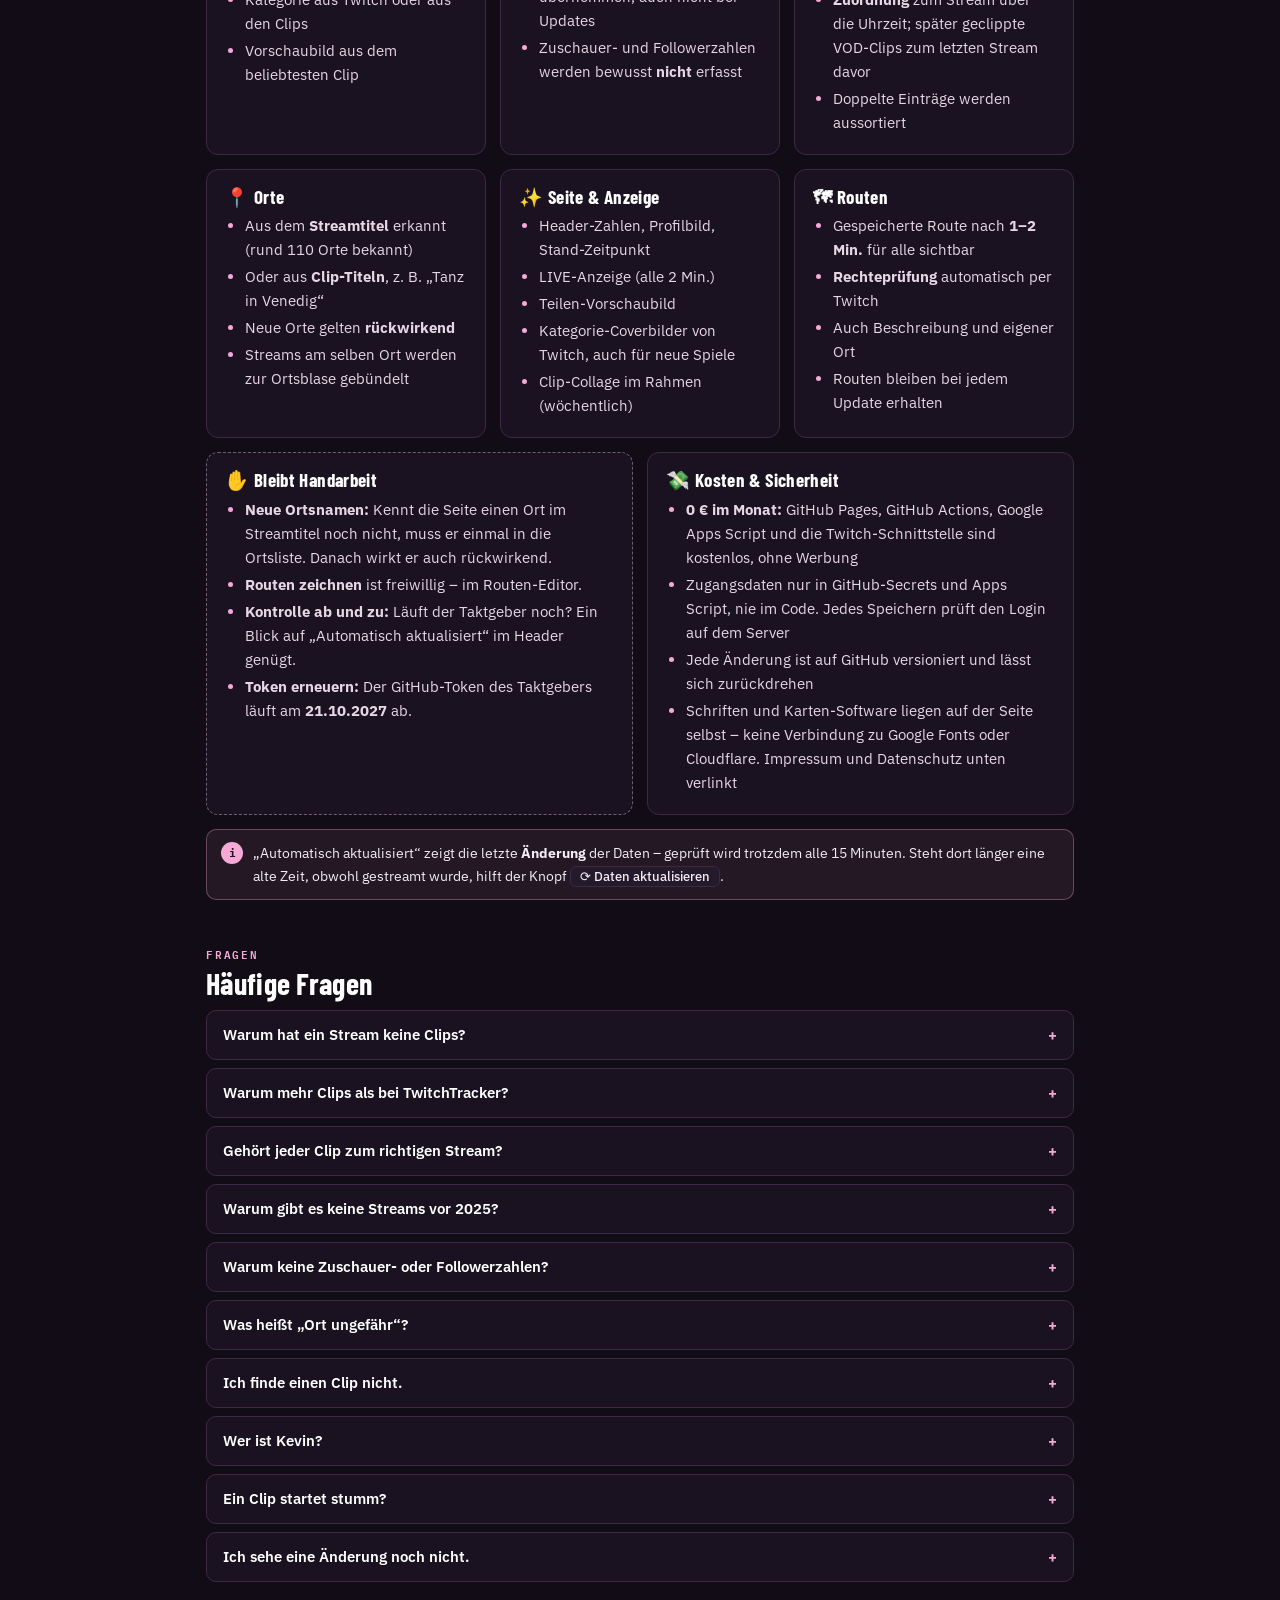
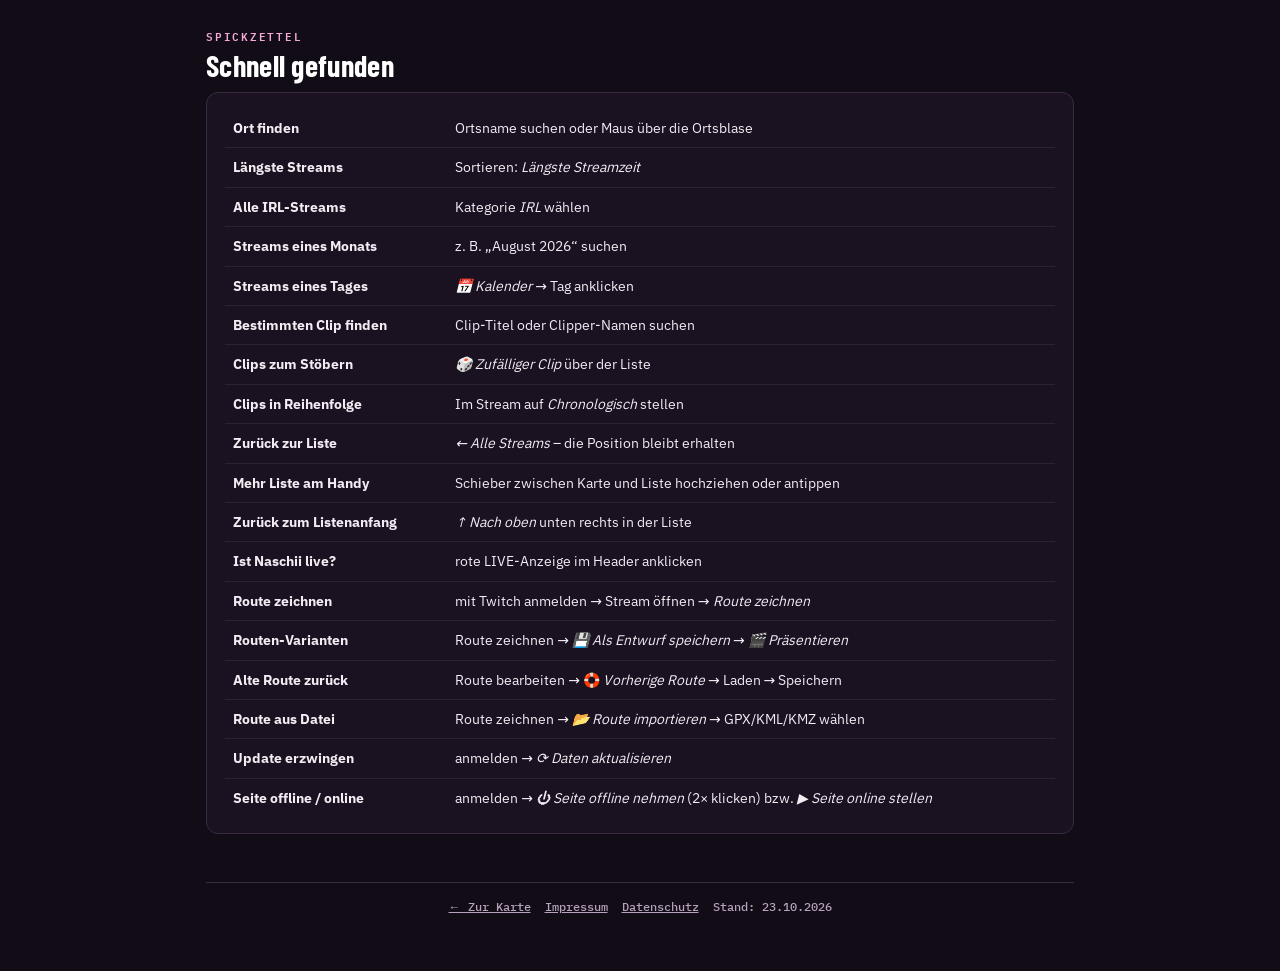
==== commit 967e3067: "Clip-Treffer folgen der Sortierung, mit Umschalter Neueste/Älteste/Beliebteste Co-Authored-By: Claud" ====
--- a/anleitung.html
+++ b/anleitung.html
@@ -285,7 +285,7 @@
     </figure>
     <ul>
       <li>Einfach einen Clip-Titel oder den <b>Namen des Clippers</b> ins Suchfeld tippen – ab 2 Buchstaben.</li>
-      <li>Oben erscheinen die <b>passenden Clips</b>, sortiert nach Aufrufen, das Suchwort ist markiert. Erst 5, mit <span class="ui-btn">Alle … Clips anzeigen</span> der Rest.</li>
+      <li>Oben erscheinen die <b>passenden Clips</b>, das Suchwort ist markiert. Sortiert wird passend zur Liste (Neueste/Älteste zuerst, bei „Längste Streamzeit“ nach Aufrufen) – oder per Umschalter <span class="ui-btn">Neueste</span> <span class="ui-btn">Älteste</span> <span class="ui-btn">Beliebteste</span>. Erst 5, mit <span class="ui-btn">Alle … Clips anzeigen</span> der Rest.</li>
       <li>Klick auf einen Clip spielt ihn ab; mit <b>‹ ›</b> blätterst du durch alle Treffer.</li>
       <li>Darunter die Streams dazu – mit Hinweis <span class="ui-tag r">🎬 3 PASSEND</span>.</li>
       <li>Filter und Kategorie gelten auch für die Clips.</li>
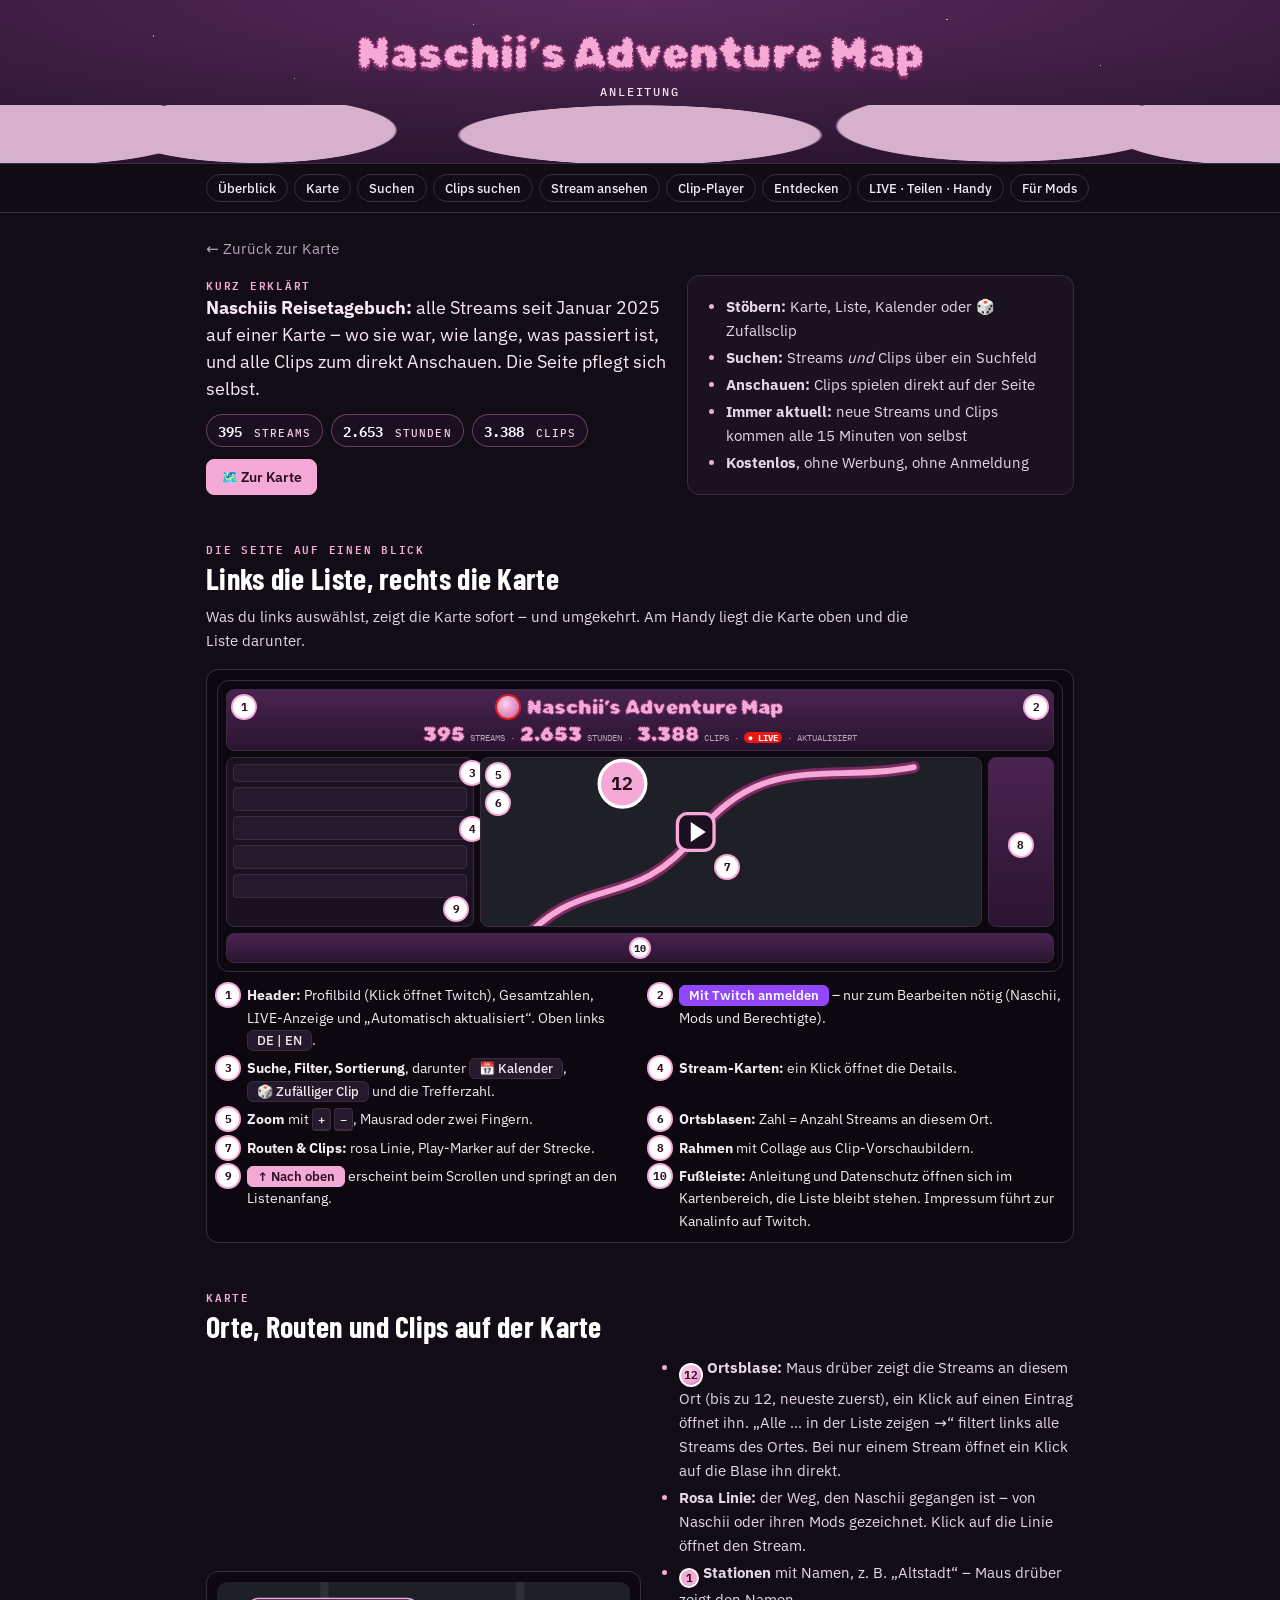
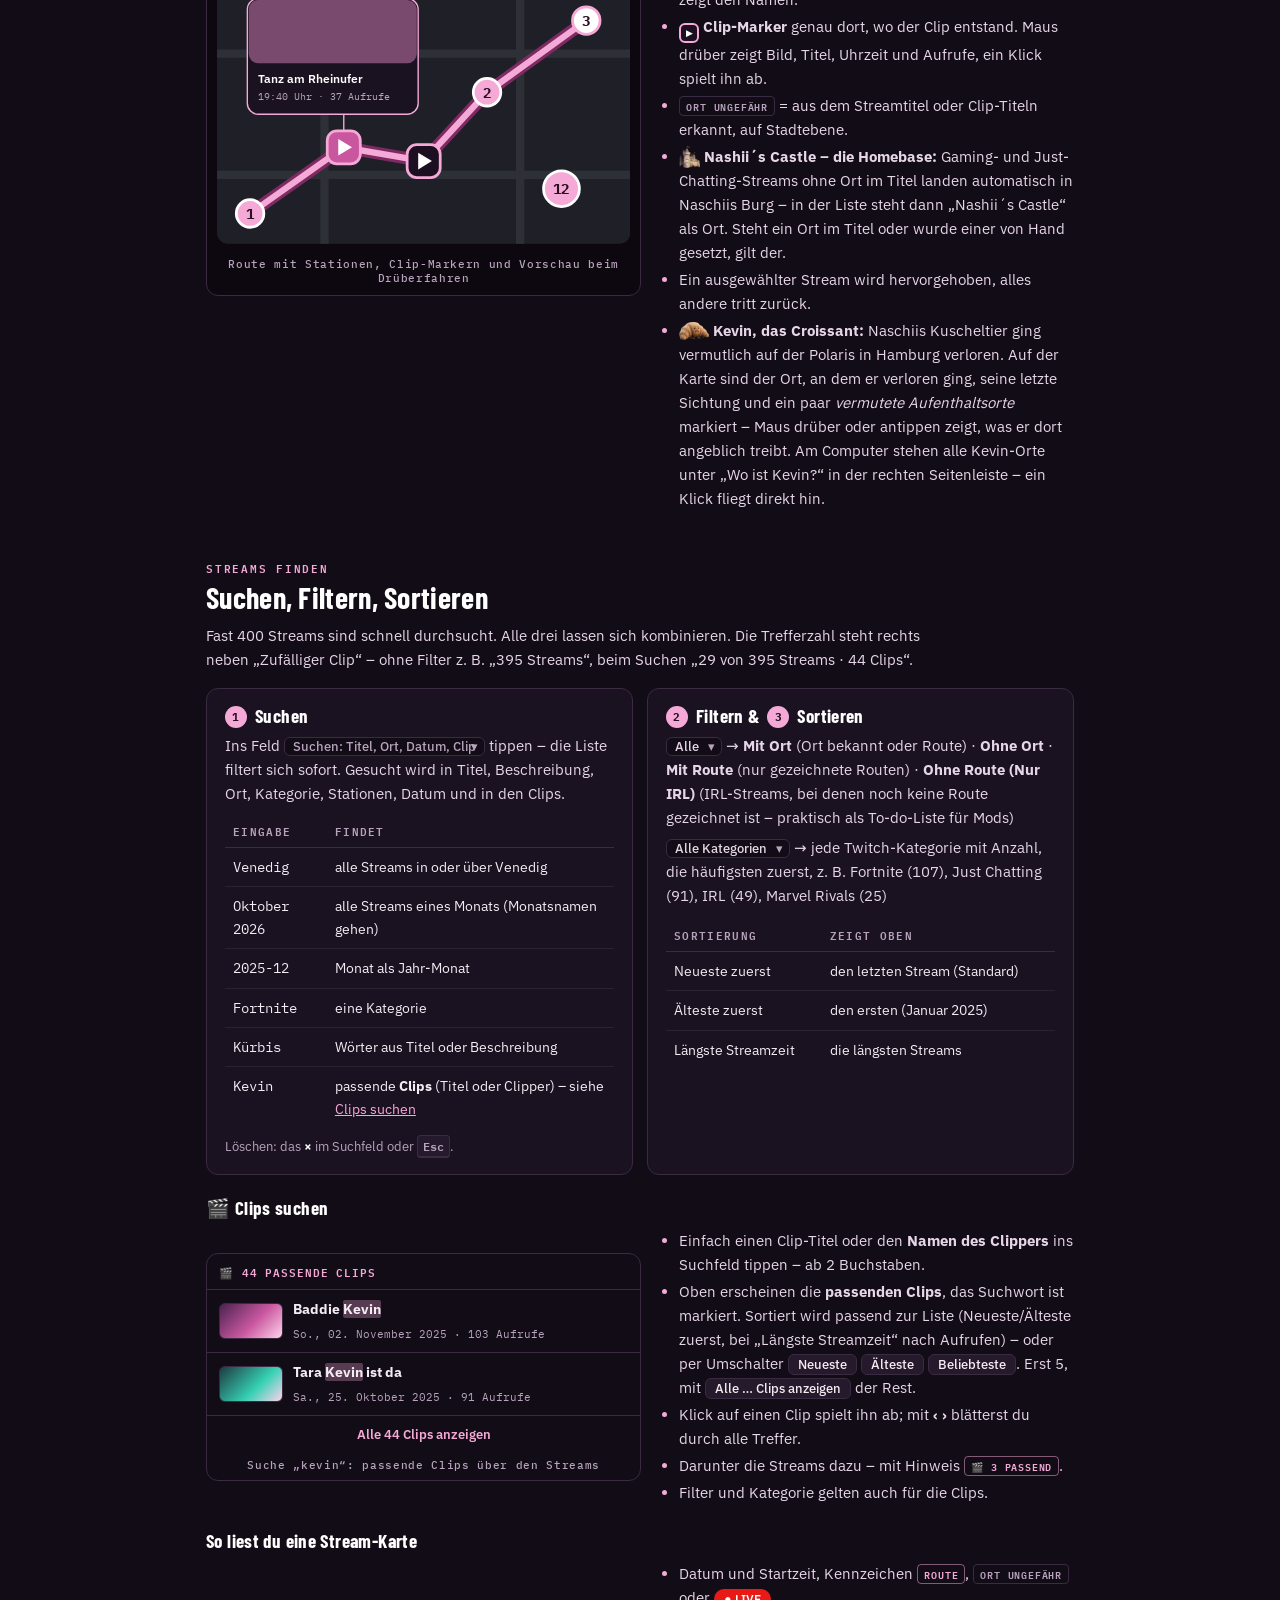
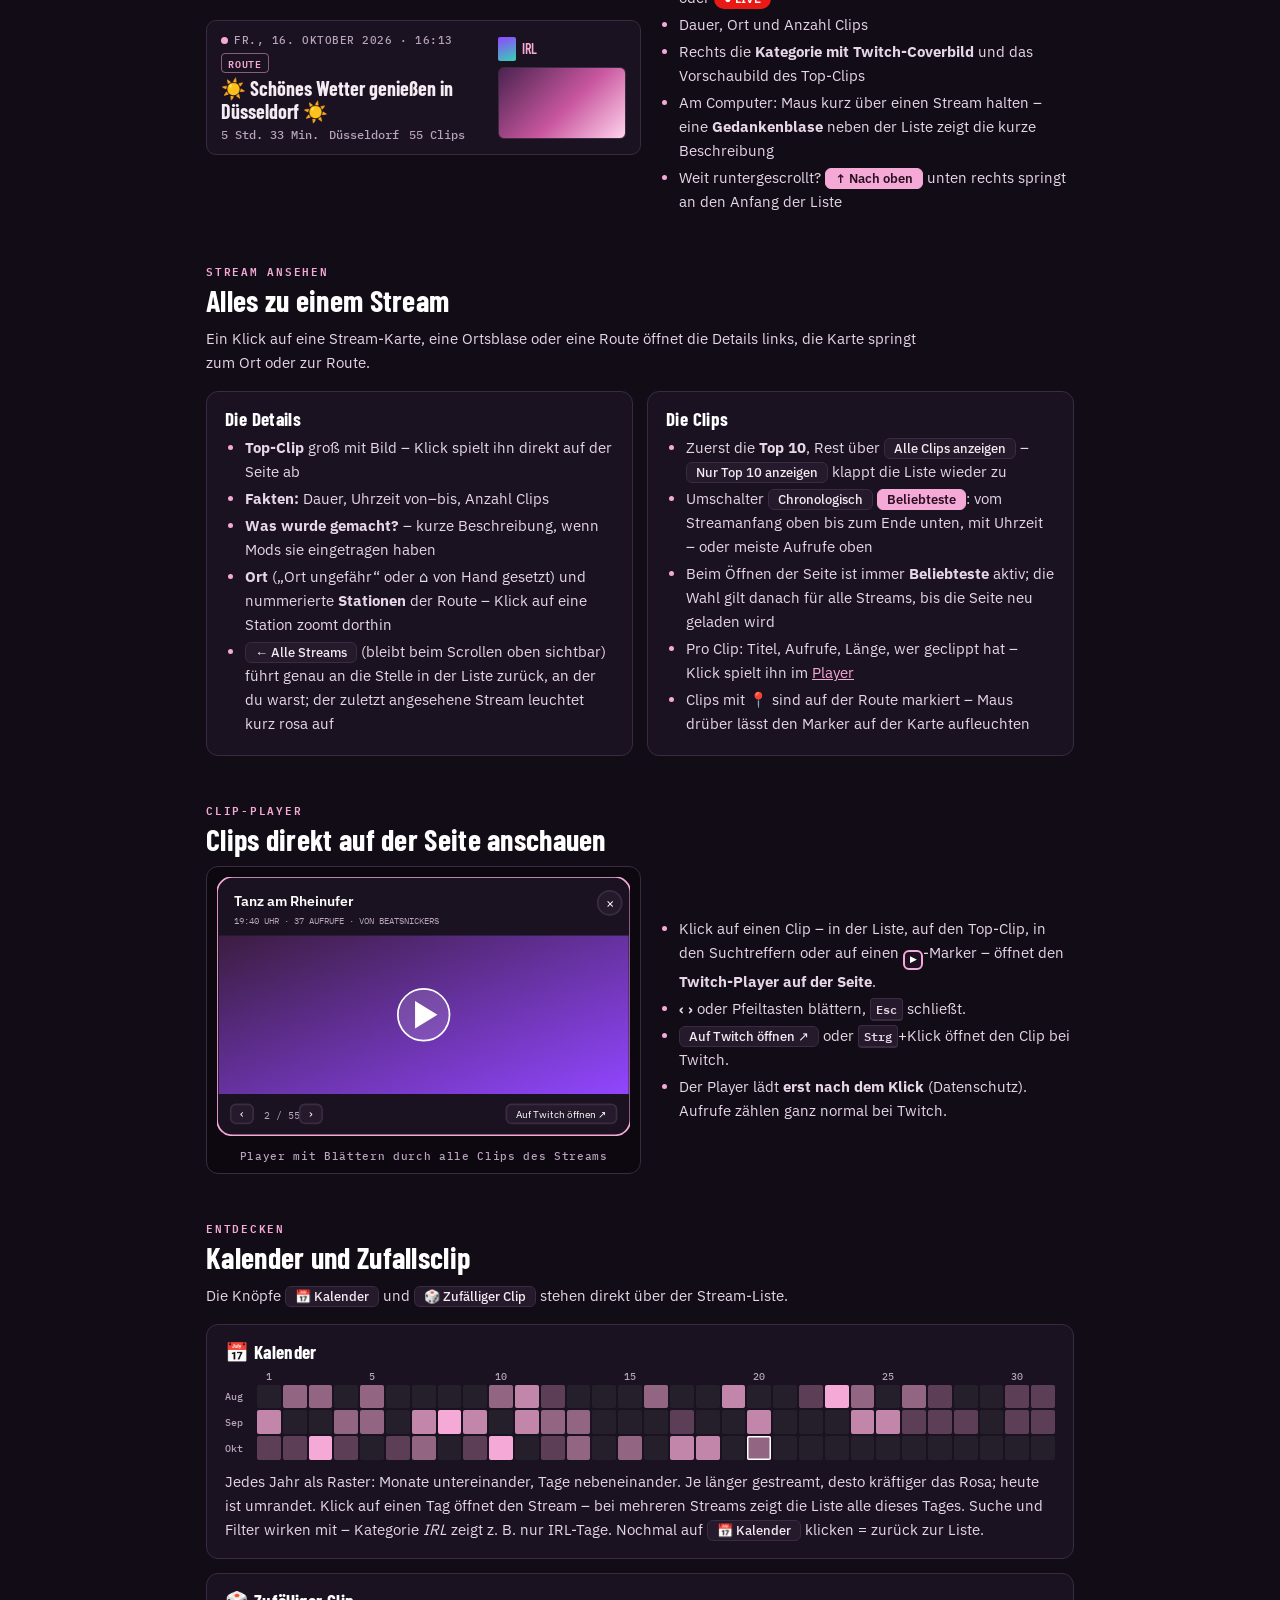
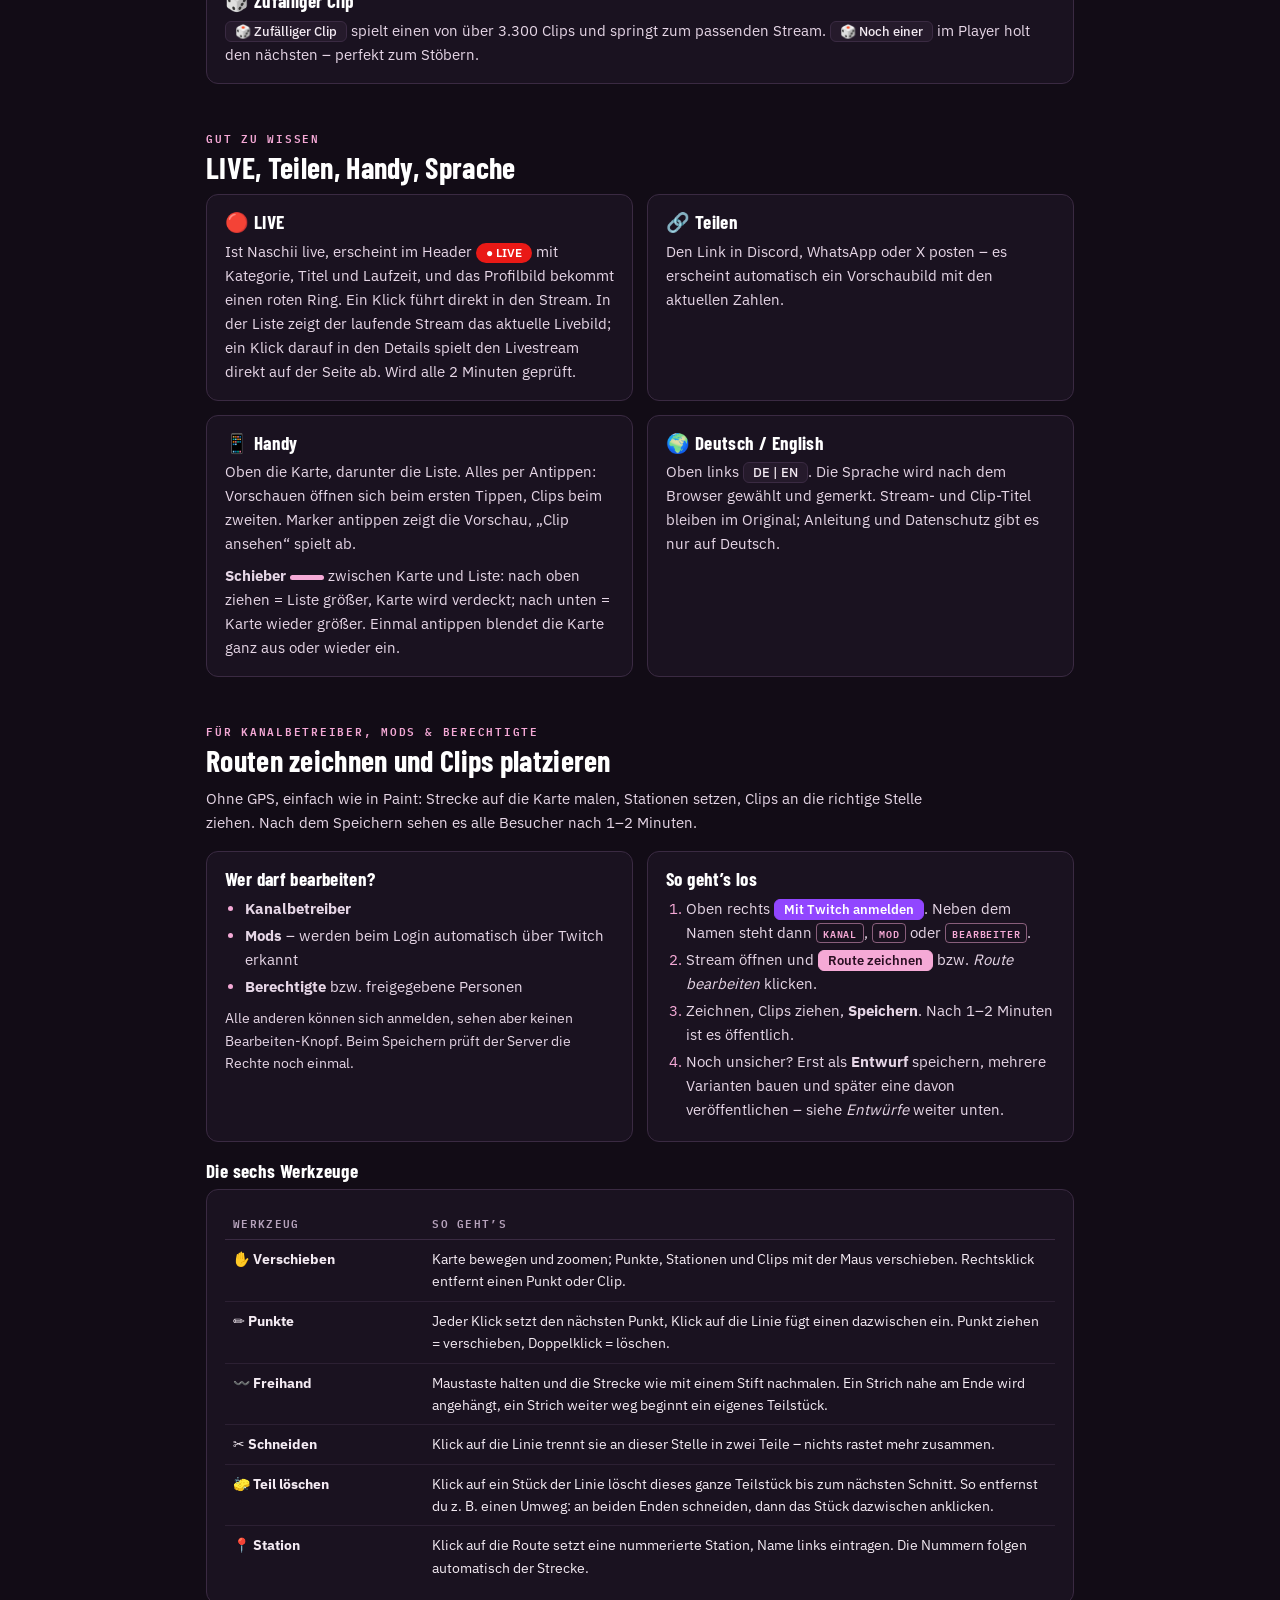
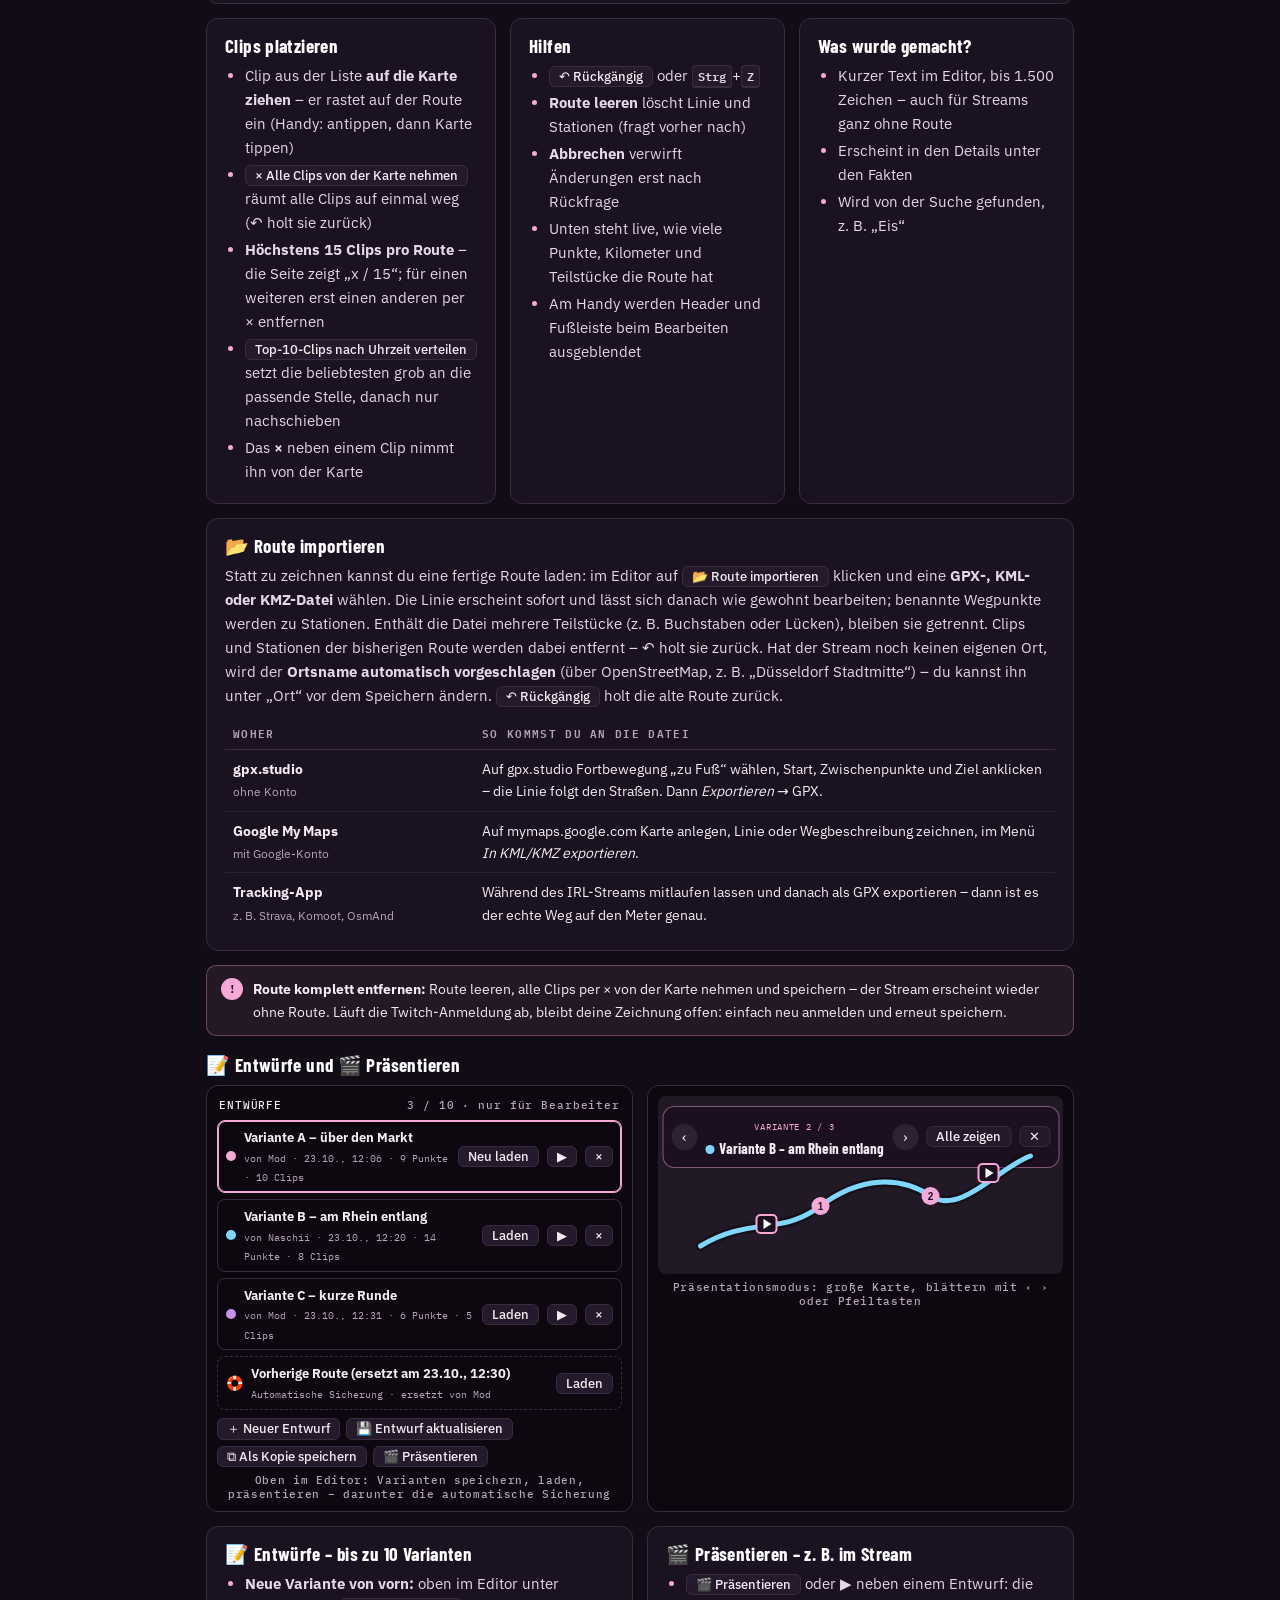
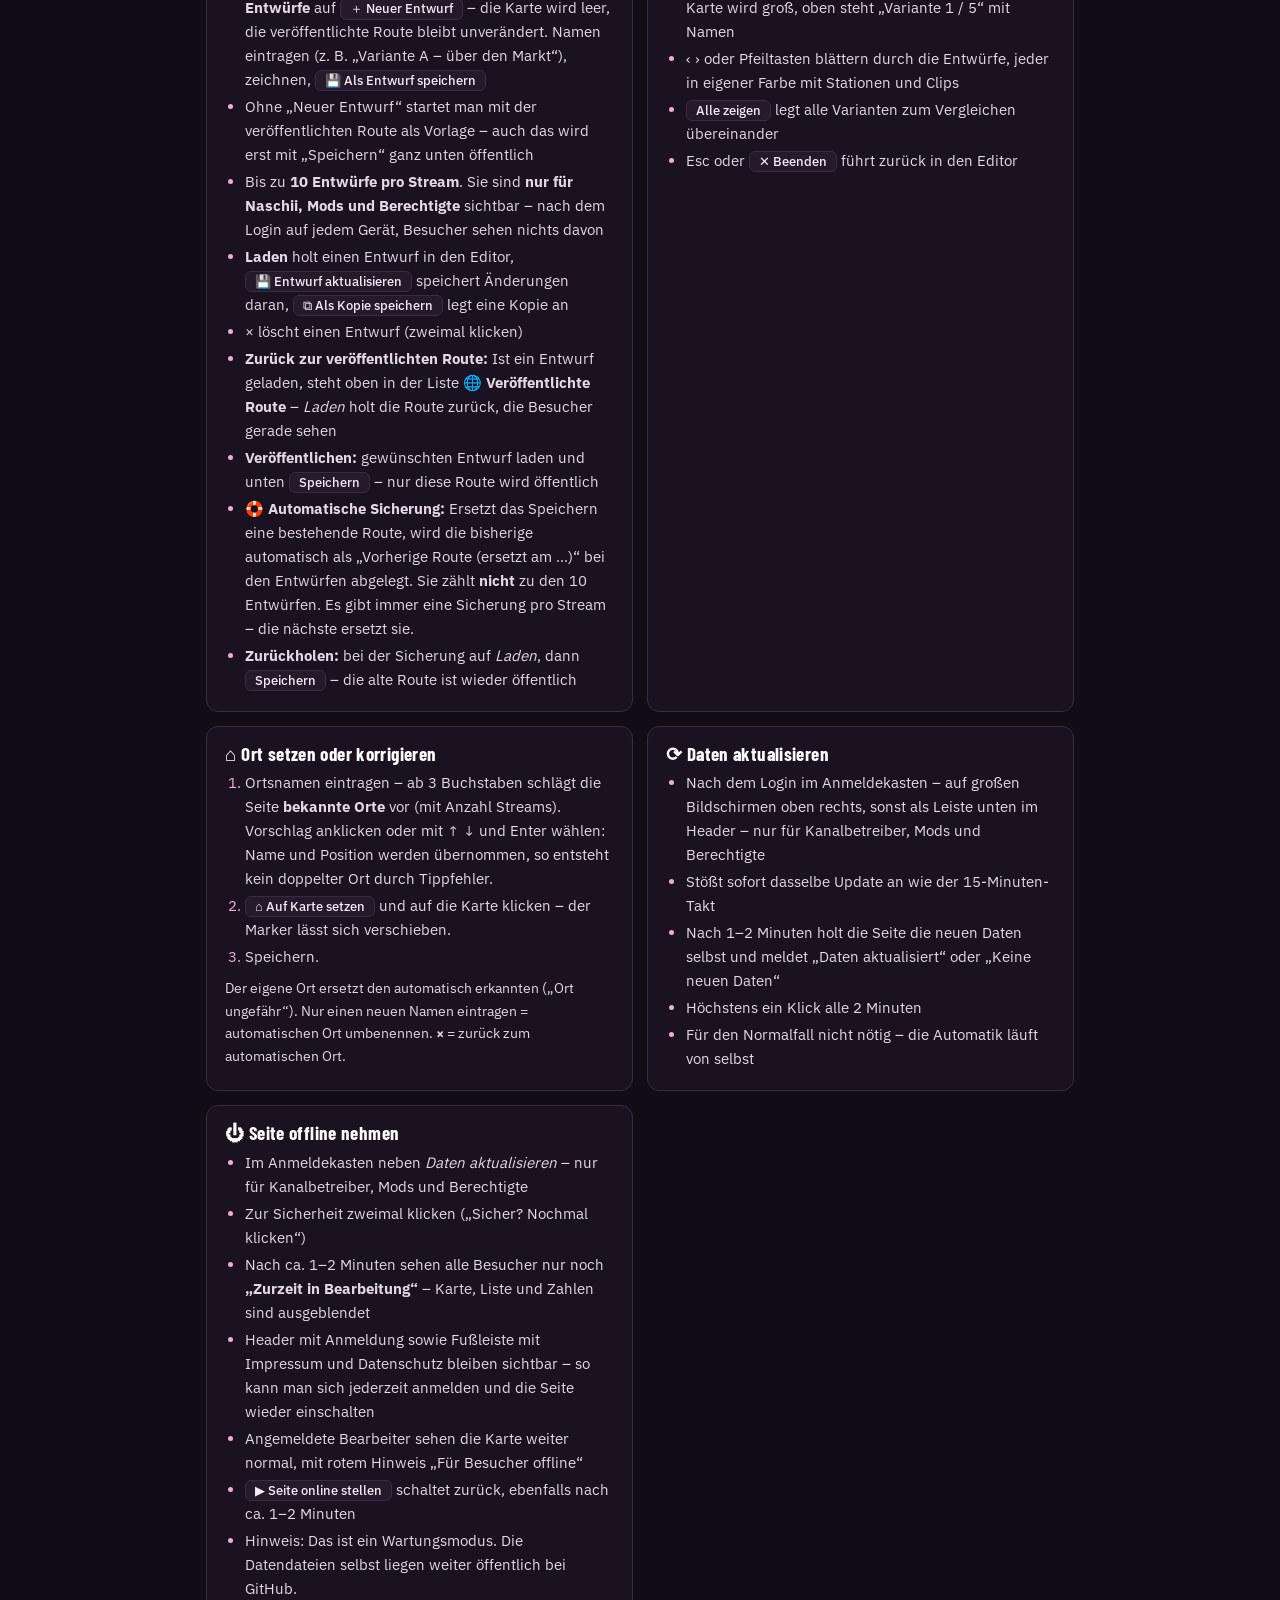
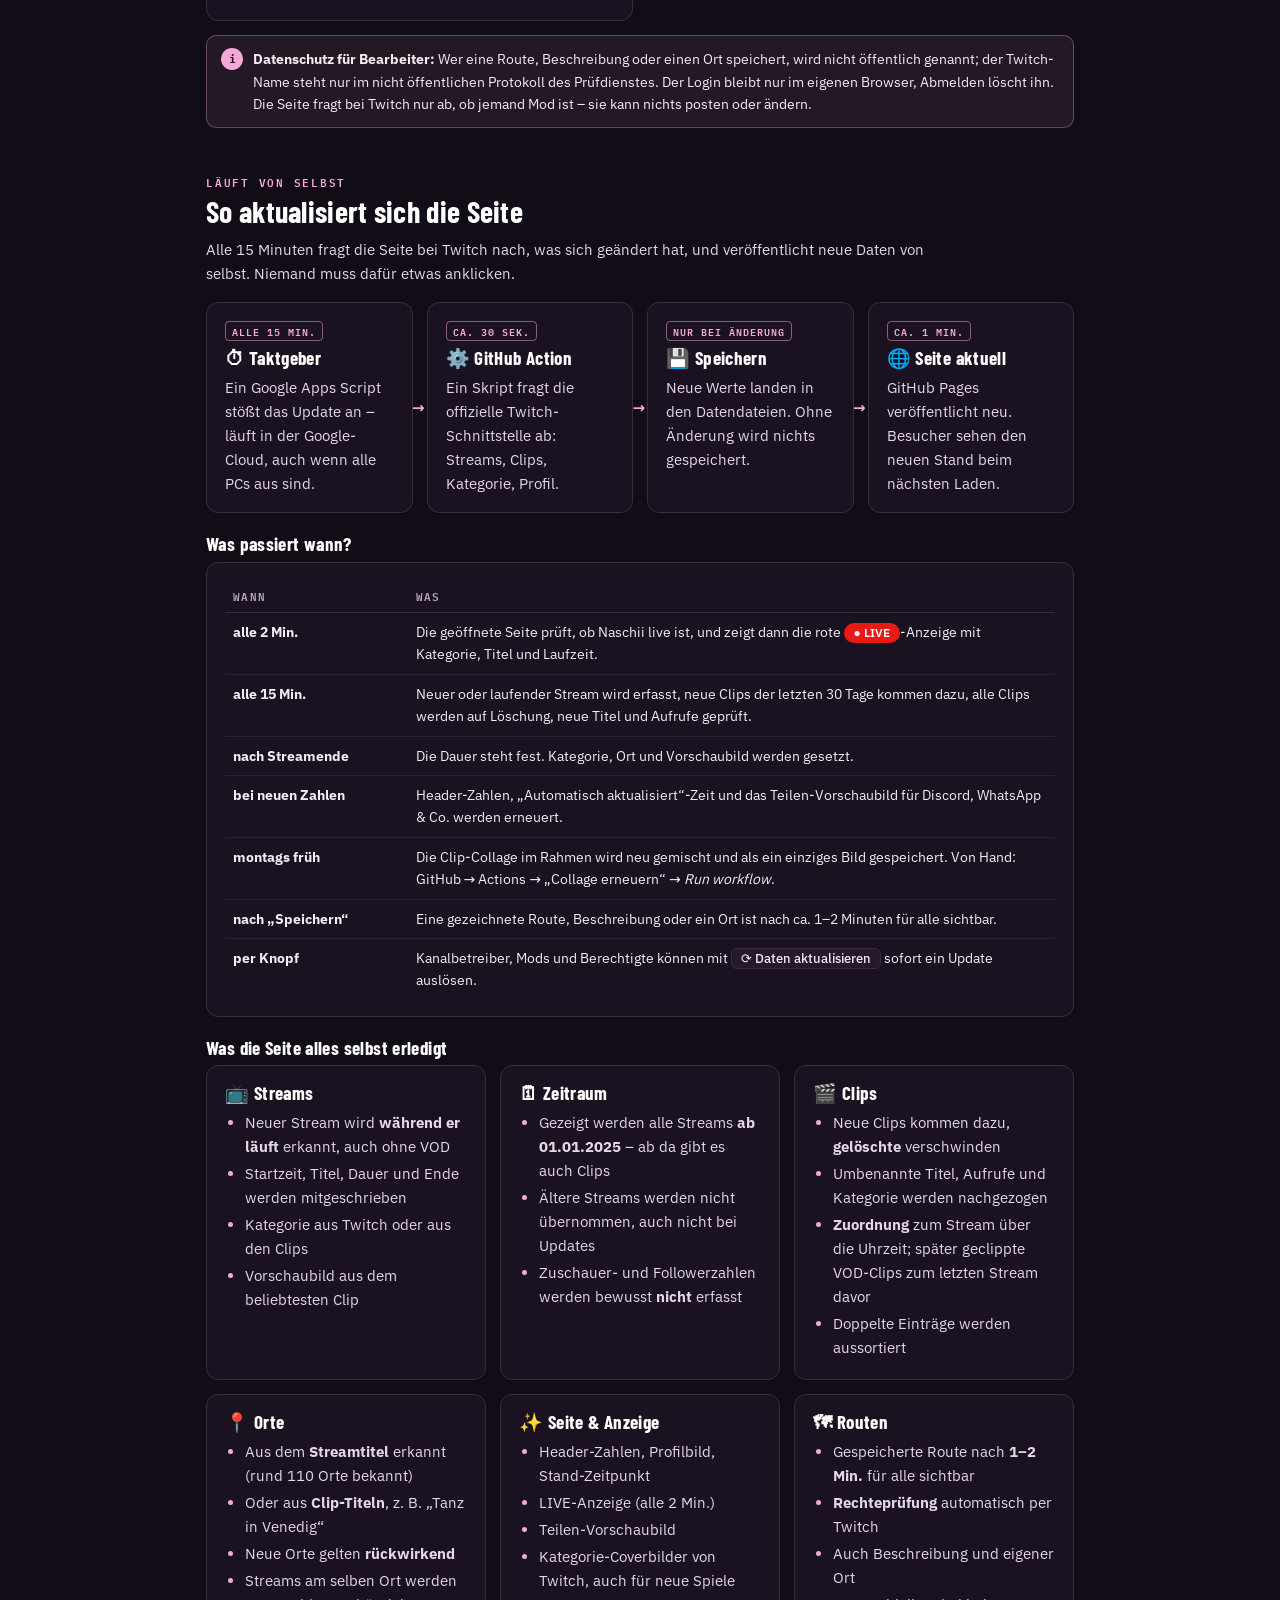
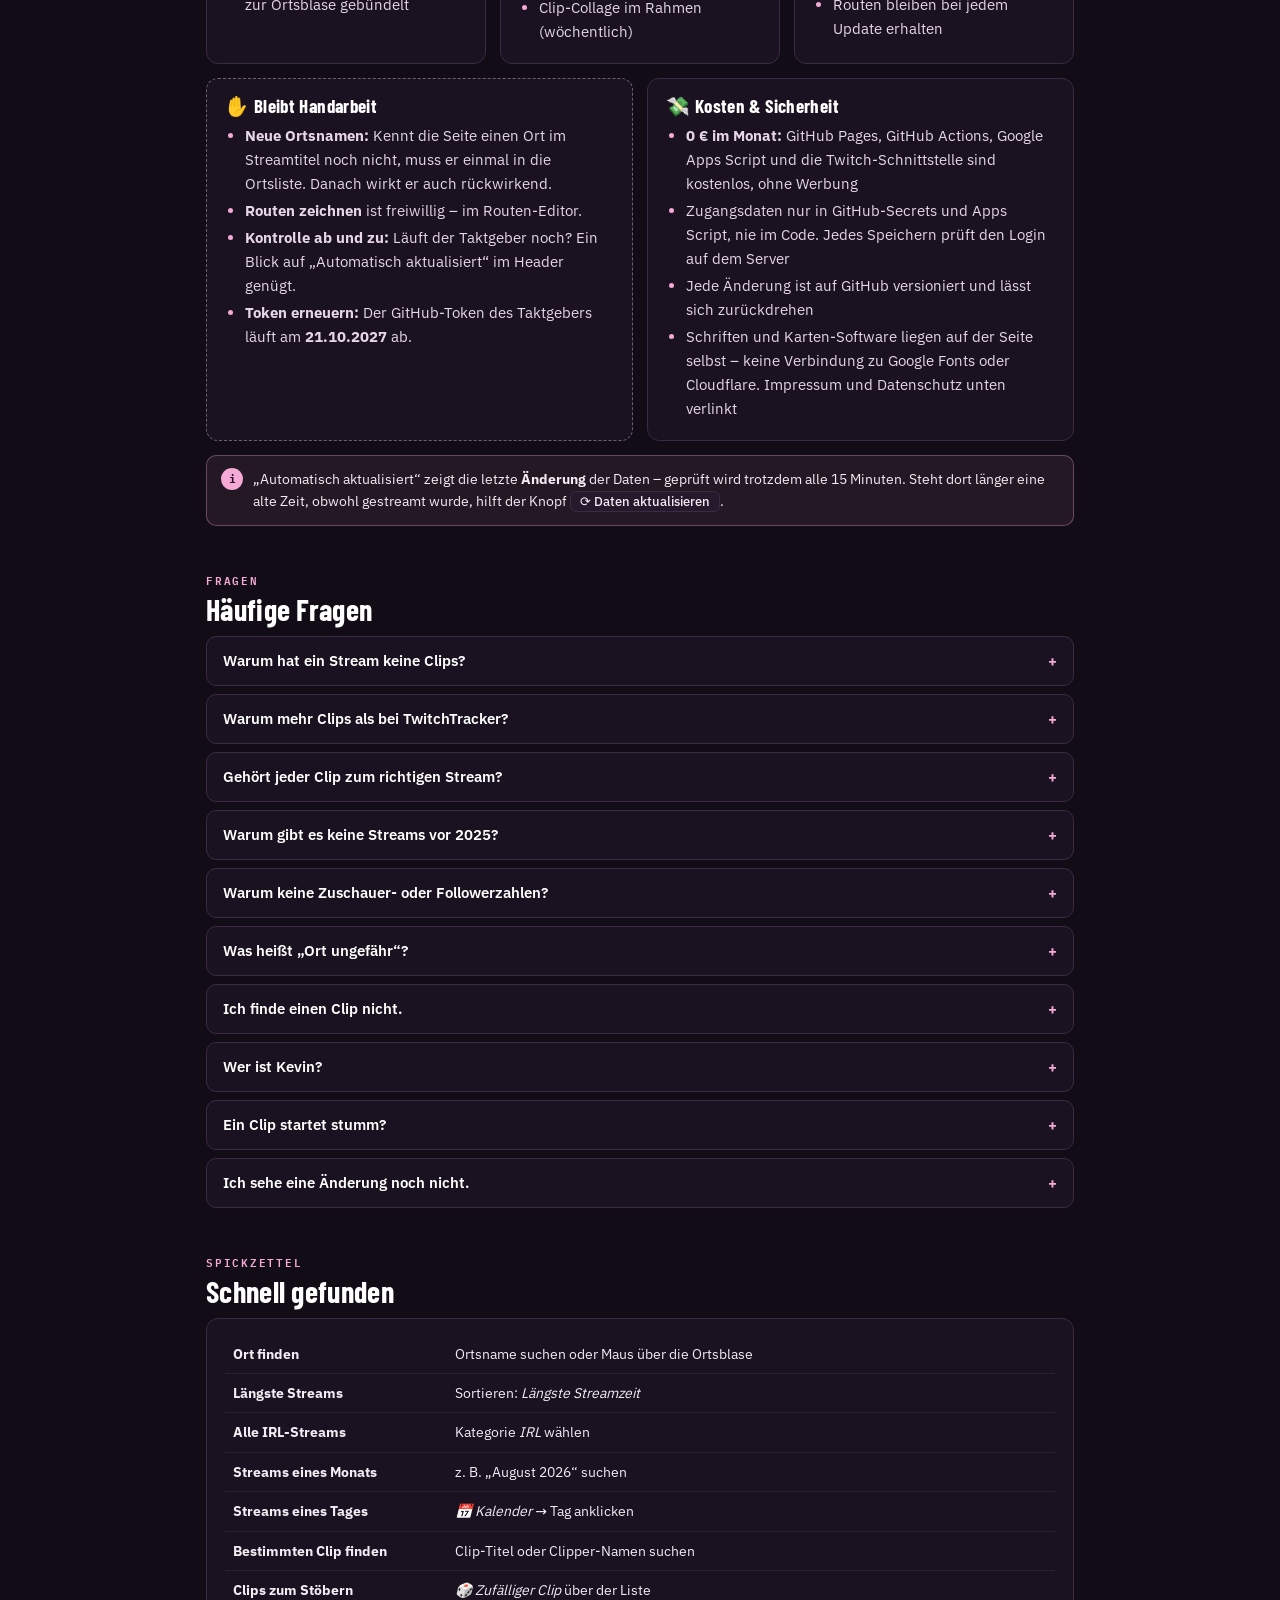
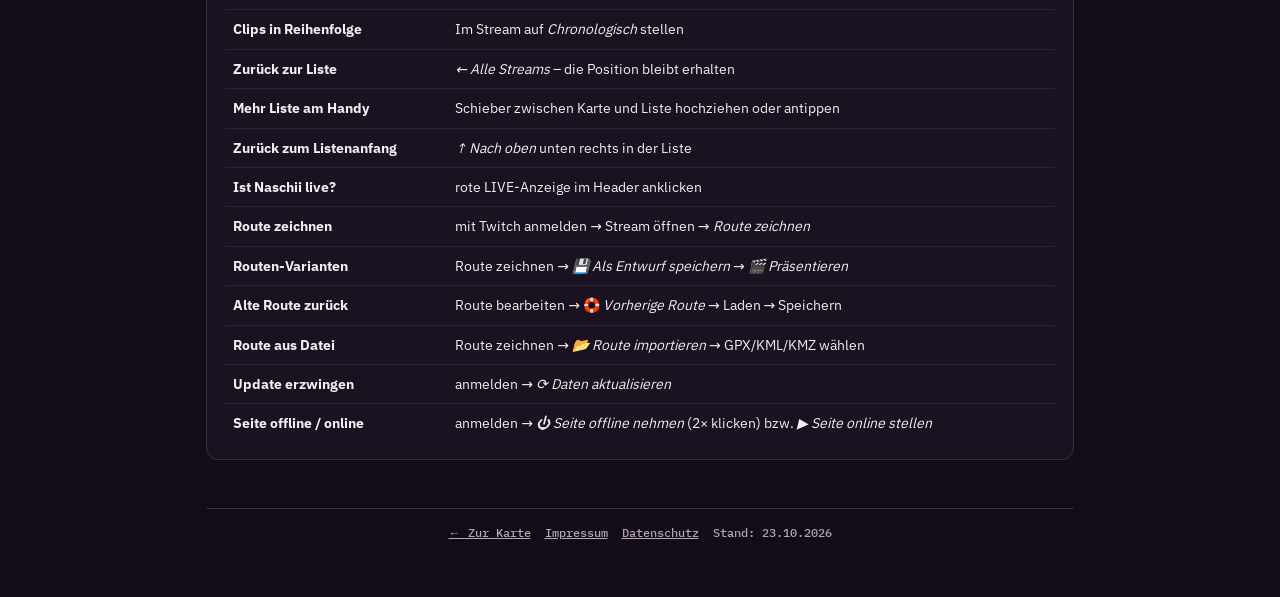
==== commit 3691f00b: "Rückblick-Box „Heute vor einem Jahr“ entfernt Co-Authored-By: Claude Opus 5.5 <noreply@anthropic.com" ====
--- a/anleitung.html
+++ b/anleitung.html
@@ -301,7 +301,6 @@
       <li>Dauer, Ort und Anzahl Clips</li>
       <li>Rechts die <b>Kategorie mit Twitch-Coverbild</b> und das Vorschaubild des Top-Clips</li>
       <li>Am Computer: Maus kurz über einen Stream halten – eine <b>Gedankenblase</b> neben der Liste zeigt die kurze Beschreibung</li>
-      <li>Oben in der Liste: <b>„Heute vor einem Jahr“</b> – links der Stream, rechts der beste Clip von diesem Tag</li>
       <li>Weit runtergescrollt? <span class="ui-btn p">↑ Nach oben</span> unten rechts springt an den Anfang der Liste</li>
     </ul>
   </div>
@@ -348,30 +347,12 @@
 <!-- Entdecken -->
 <section class="s" id="entdecken">
   <p class="kicker">Entdecken</p>
-  <h2>Kalender, Rückblick und Zufallsclip</h2>
+  <h2>Kalender und Zufallsclip</h2>
   <p class="lead">Die Knöpfe <span class="ui-btn">📅 Kalender</span> und <span class="ui-btn">🎲 Zufälliger Clip</span> stehen direkt über der Stream-Liste.</p>
   <div class="card"><h3>📅 Kalender</h3>
     <div class="calm" id="calm"></div>
     <p style="margin-top:10px">Jedes Jahr als Raster: Monate untereinander, Tage nebeneinander. Je länger gestreamt, desto kräftiger das Rosa; heute ist umrandet. Klick auf einen Tag öffnet den Stream – bei mehreren Streams zeigt die Liste alle dieses Tages. Suche und Filter wirken mit – Kategorie <i>IRL</i> zeigt z. B. nur IRL-Tage. Nochmal auf <span class="ui-btn">📅 Kalender</span> klicken = zurück zur Liste.</p></div>
-  <div class="grid2" style="margin-top:14px">
-    <div class="card"><h3>✨ Heute vor einem Jahr</h3>
-      <div style="border:1px solid #f5a9d655;border-radius:10px;background:#f5a9d60f;padding:10px;margin:4px 0 10px">
-        <div class="mono" style="font-size:10px;color:var(--accent);letter-spacing:.08em;margin:0 2px 8px">HEUTE VOR EINEM JAHR</div>
-        <div style="display:grid;grid-template-columns:1fr 1fr;gap:8px">
-          <div style="border:1px solid var(--line);border-radius:8px;padding:8px 10px;background:#0003">
-            <div class="mono" style="font-size:9px;color:var(--muted);letter-spacing:.08em">STREAM</div>
-            <div style="font:700 16px/1.15 'Barlow Condensed';margin:4px 0">LUFT IST RAUS. Was tun?!</div>
-            <div class="mono" style="font-size:11px;color:var(--muted)">Mi., 22. Oktober 2025<br>7 Std. 48 Min.</div>
-          </div>
-          <div style="border:1px solid var(--line);border-radius:8px;padding:8px 10px;background:#0003">
-            <div class="mono" style="font-size:9px;color:var(--muted);letter-spacing:.08em">BESTER CLIP · 21.10.25</div>
-            <div style="position:relative;aspect-ratio:16/9;border-radius:6px;margin:6px 0;background:linear-gradient(135deg,#7b3fa0,#e86fae 55%,#ffd27a)"><span style="position:absolute;inset:0;display:grid;place-items:center;font-size:18px;color:#fff;text-shadow:0 1px 4px #0008">▶</span></div>
-            <div style="font-size:13px">der experte</div>
-            <div class="mono" style="font-size:11px;color:var(--muted)">237 Aufrufe</div>
-          </div>
-        </div>
-      </div>
-      <p>Oben in der Liste, zweigeteilt: links der <b>Stream</b> von heute vor einem Jahr – gab es an dem Tag keinen, der nächste aus ±3 Tagen („Vor einem Jahr um diese Zeit“). Klick öffnet ihn. Rechts der <b>beste Clip</b> von diesem Tag (sonst aus ±3 Tagen) – Klick spielt ihn direkt ab. Beim Suchen oder Filtern ist die Box ausgeblendet.</p></div>
+  <div style="margin-top:14px">
     <div class="card"><h3>🎲 Zufälliger Clip</h3>
       <p><span class="ui-btn">🎲 Zufälliger Clip</span> spielt einen von über 3.300 Clips und springt zum passenden Stream. <span class="ui-btn">🎲 Noch einer</span> im Player holt den nächsten – perfekt zum Stöbern.</p></div>
   </div>
